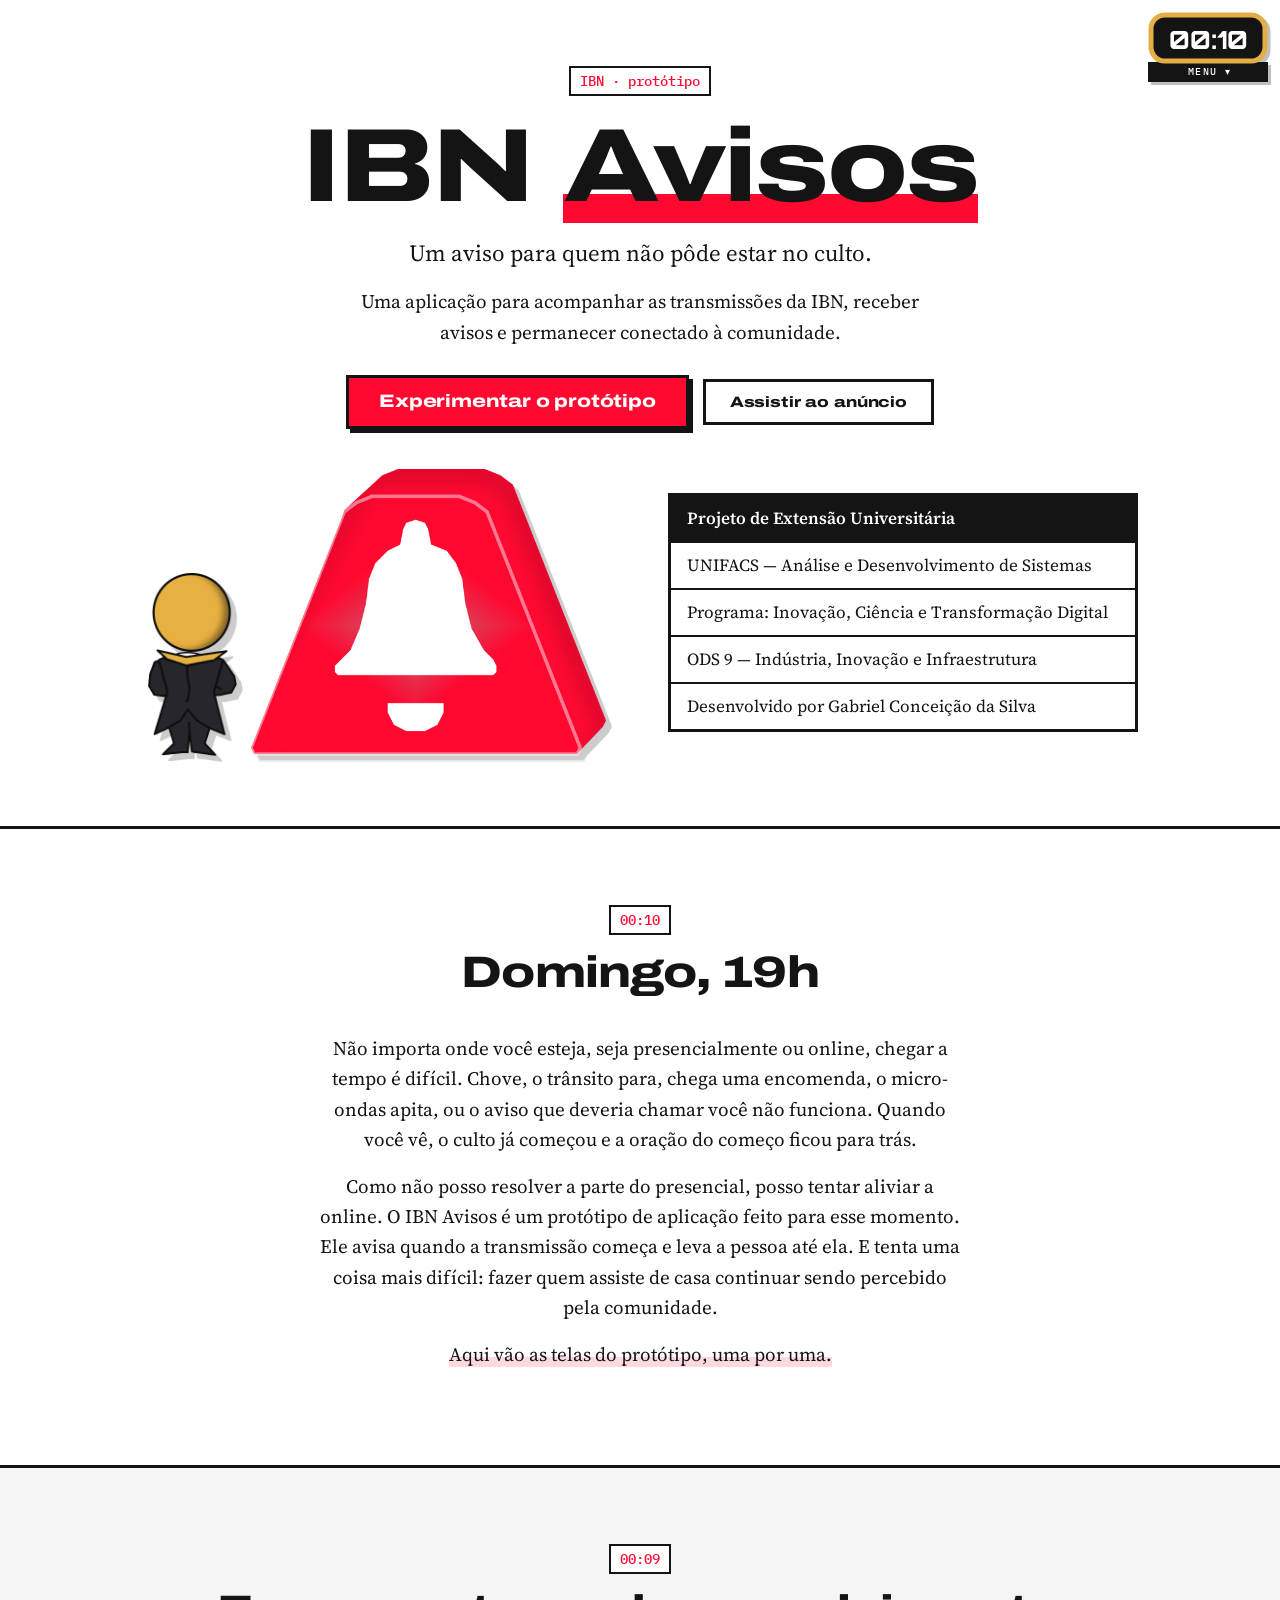
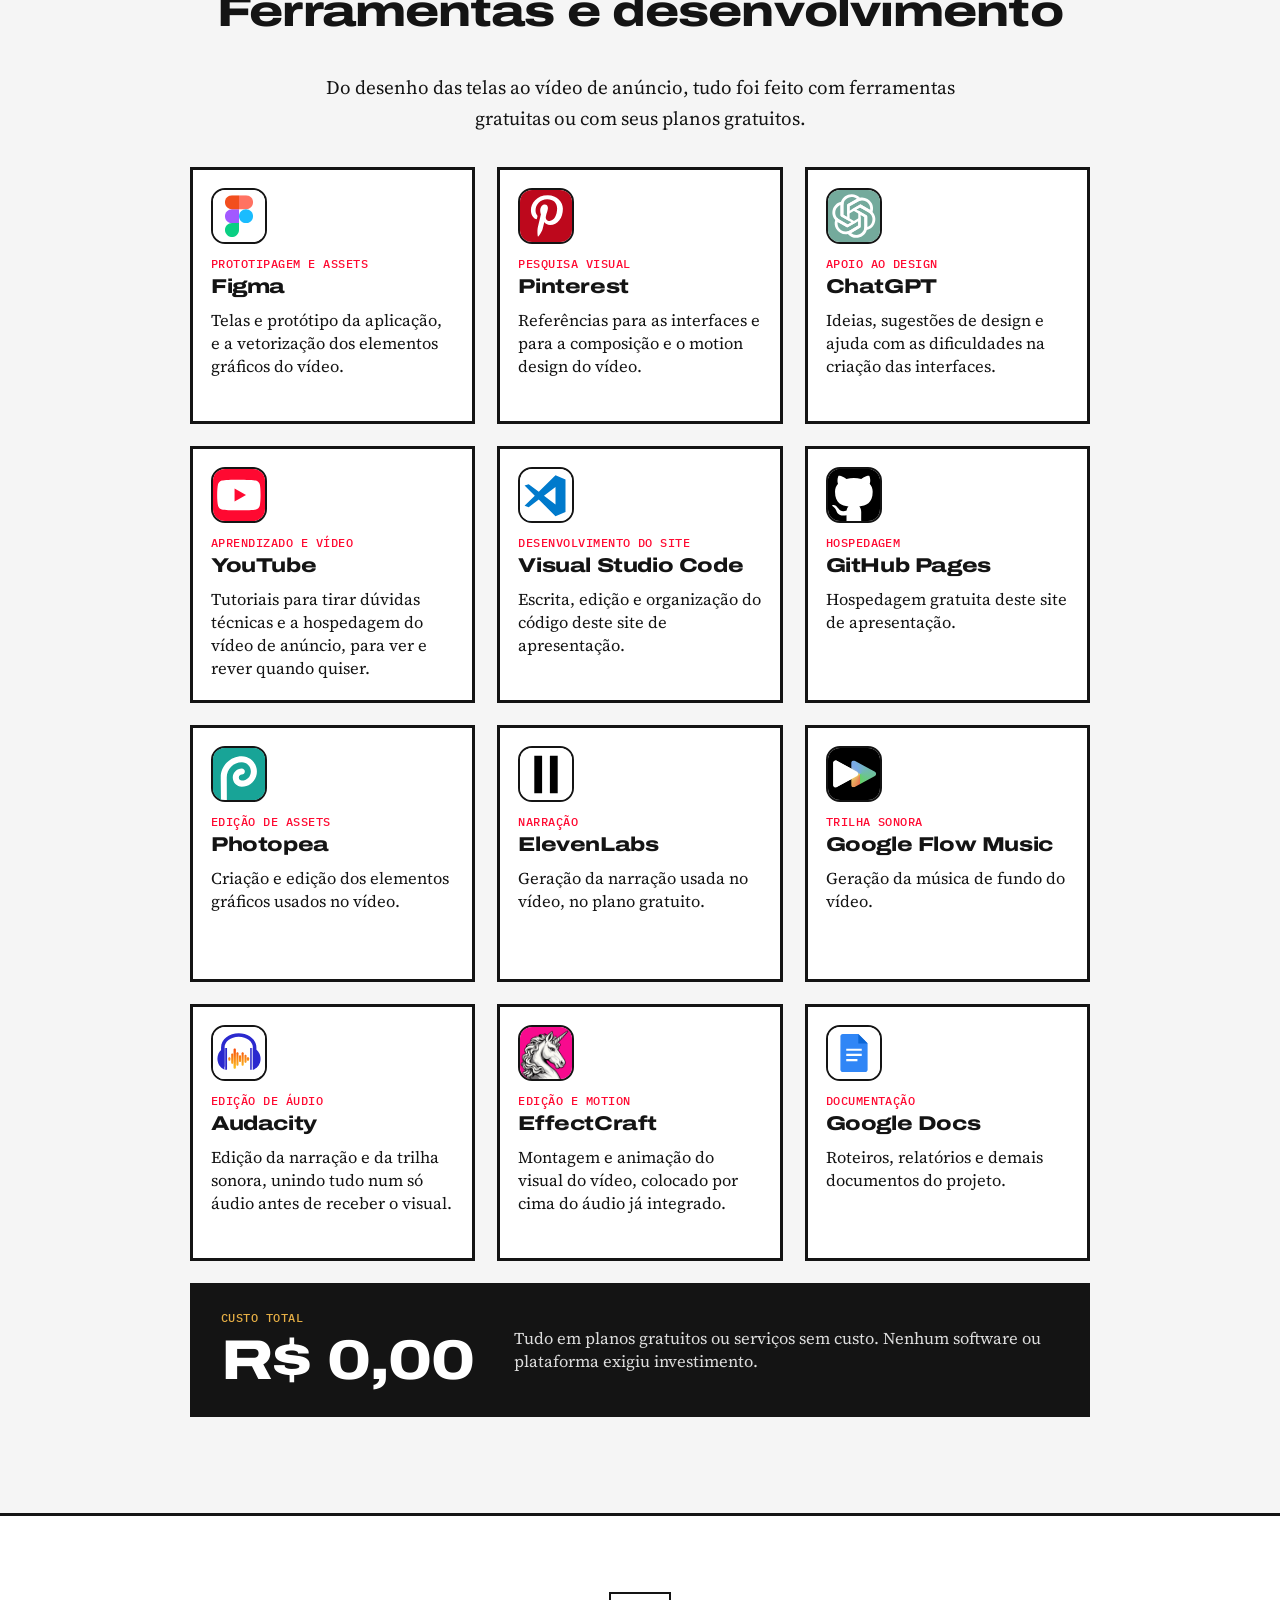
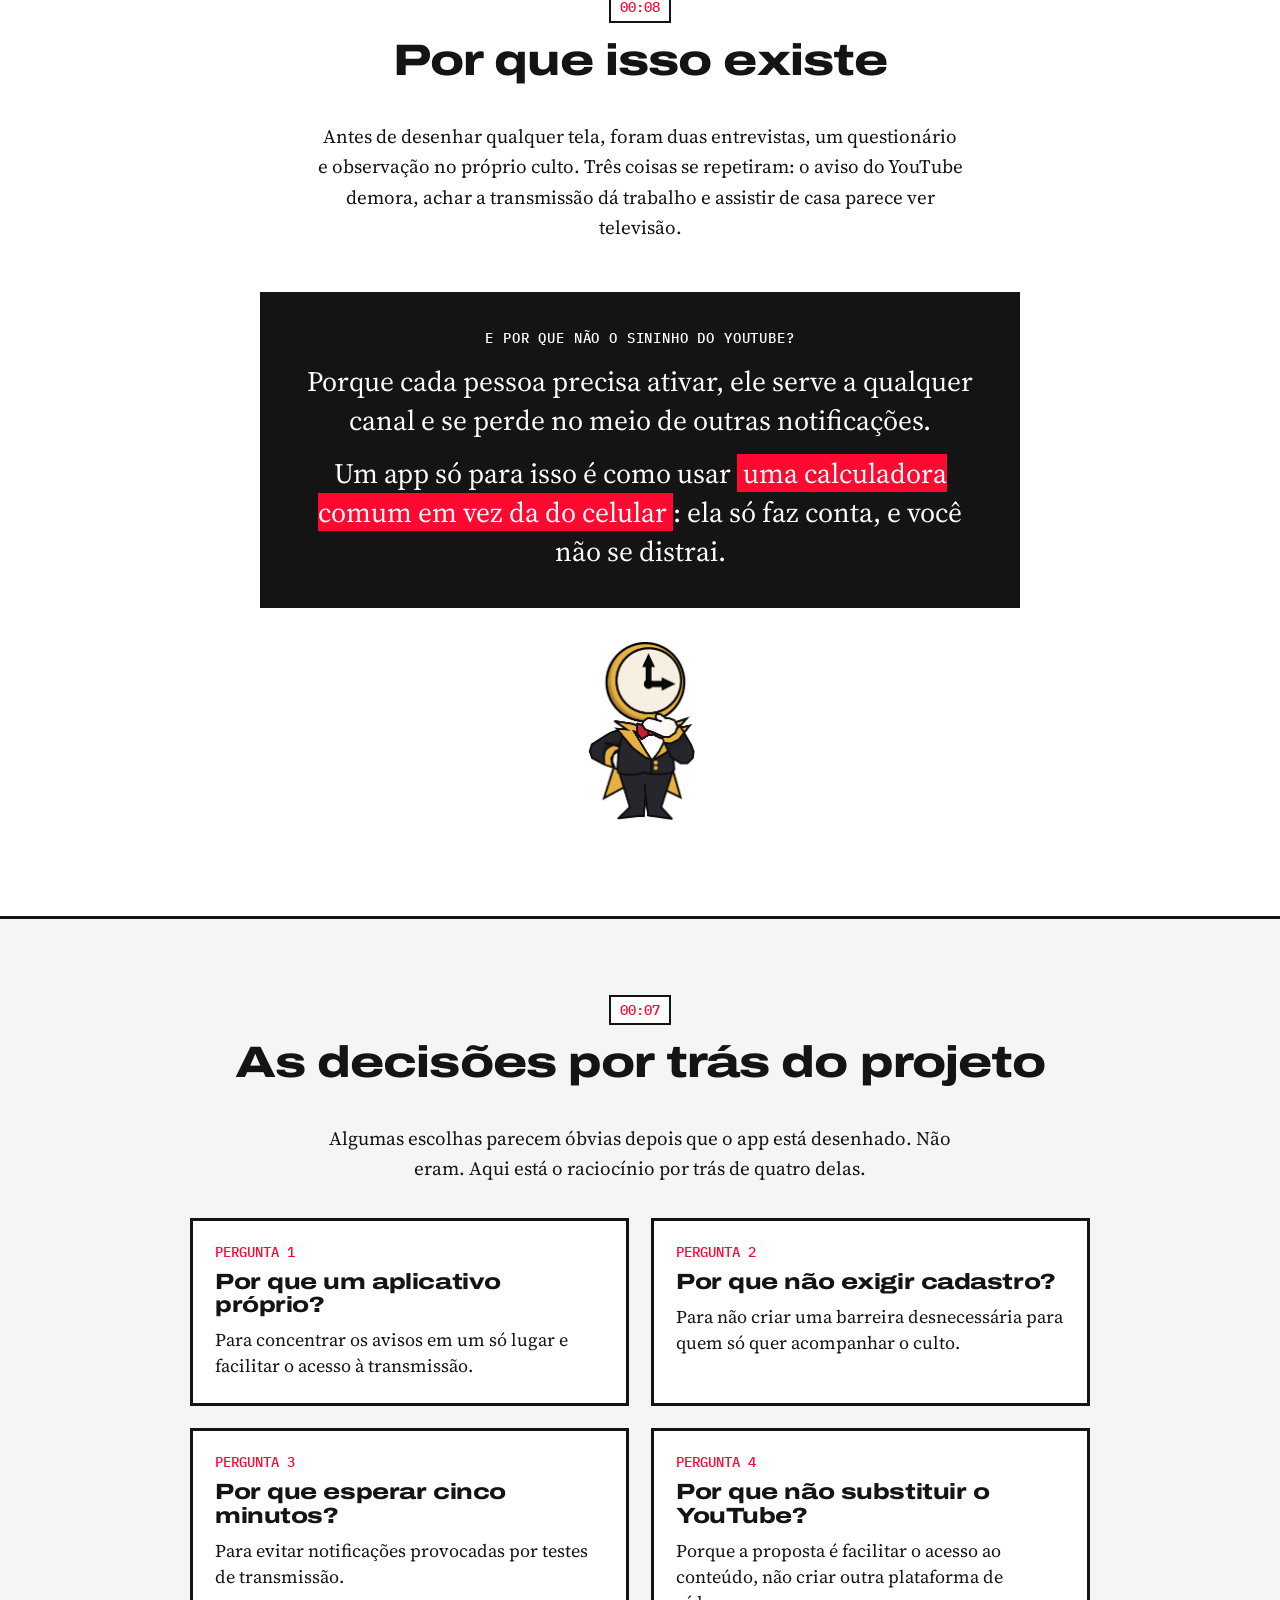
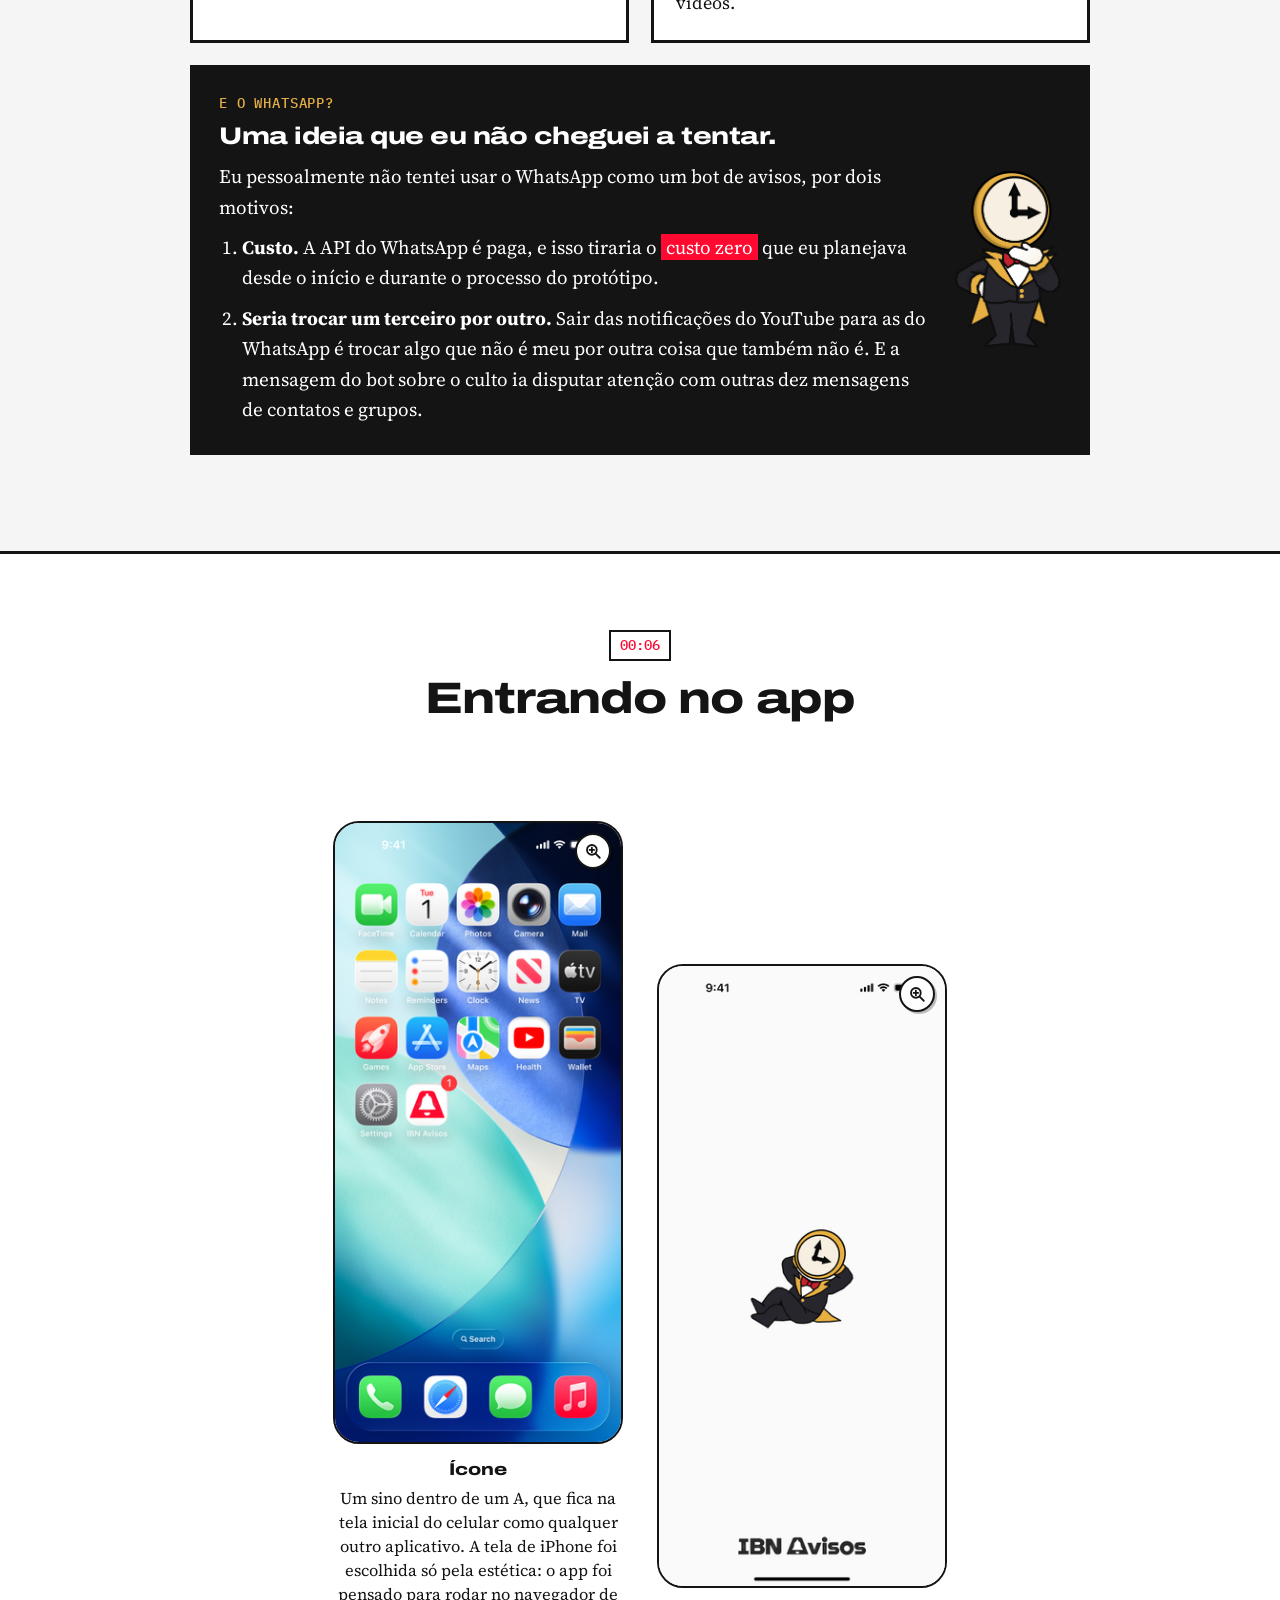
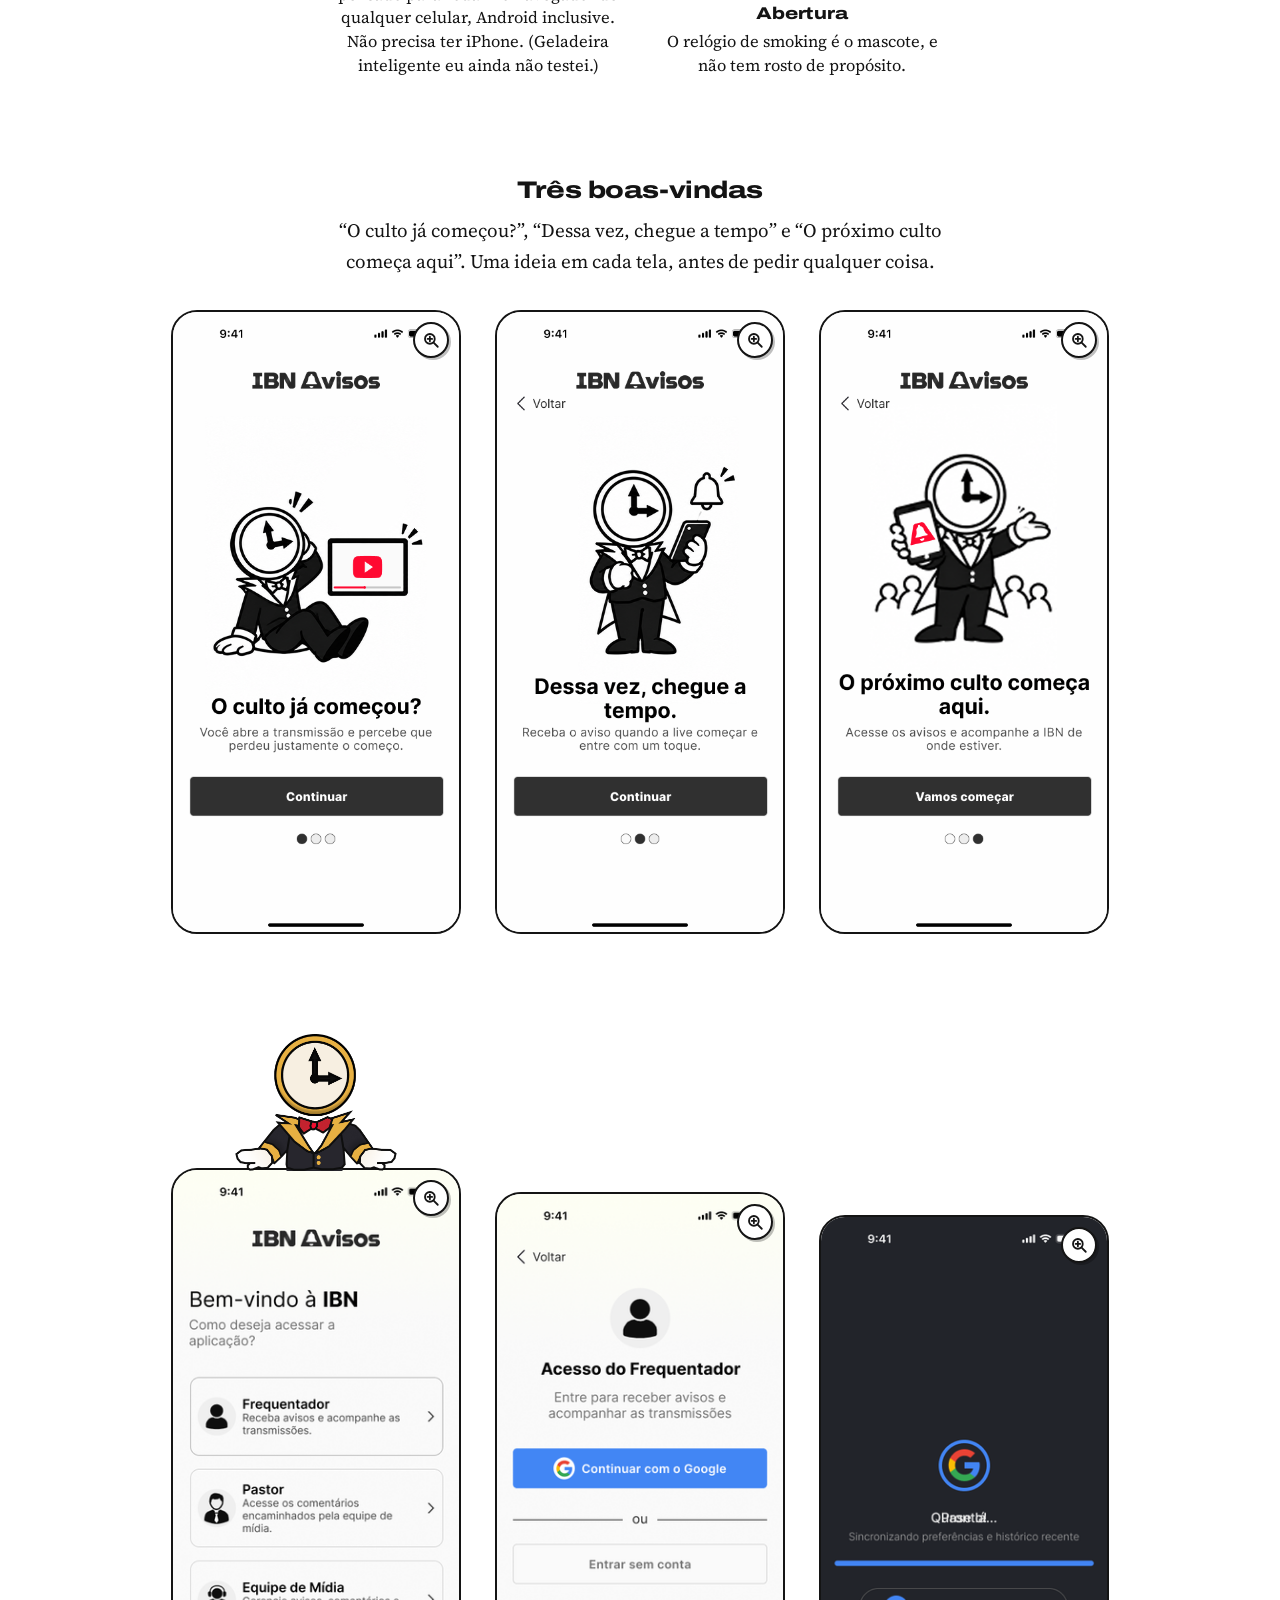
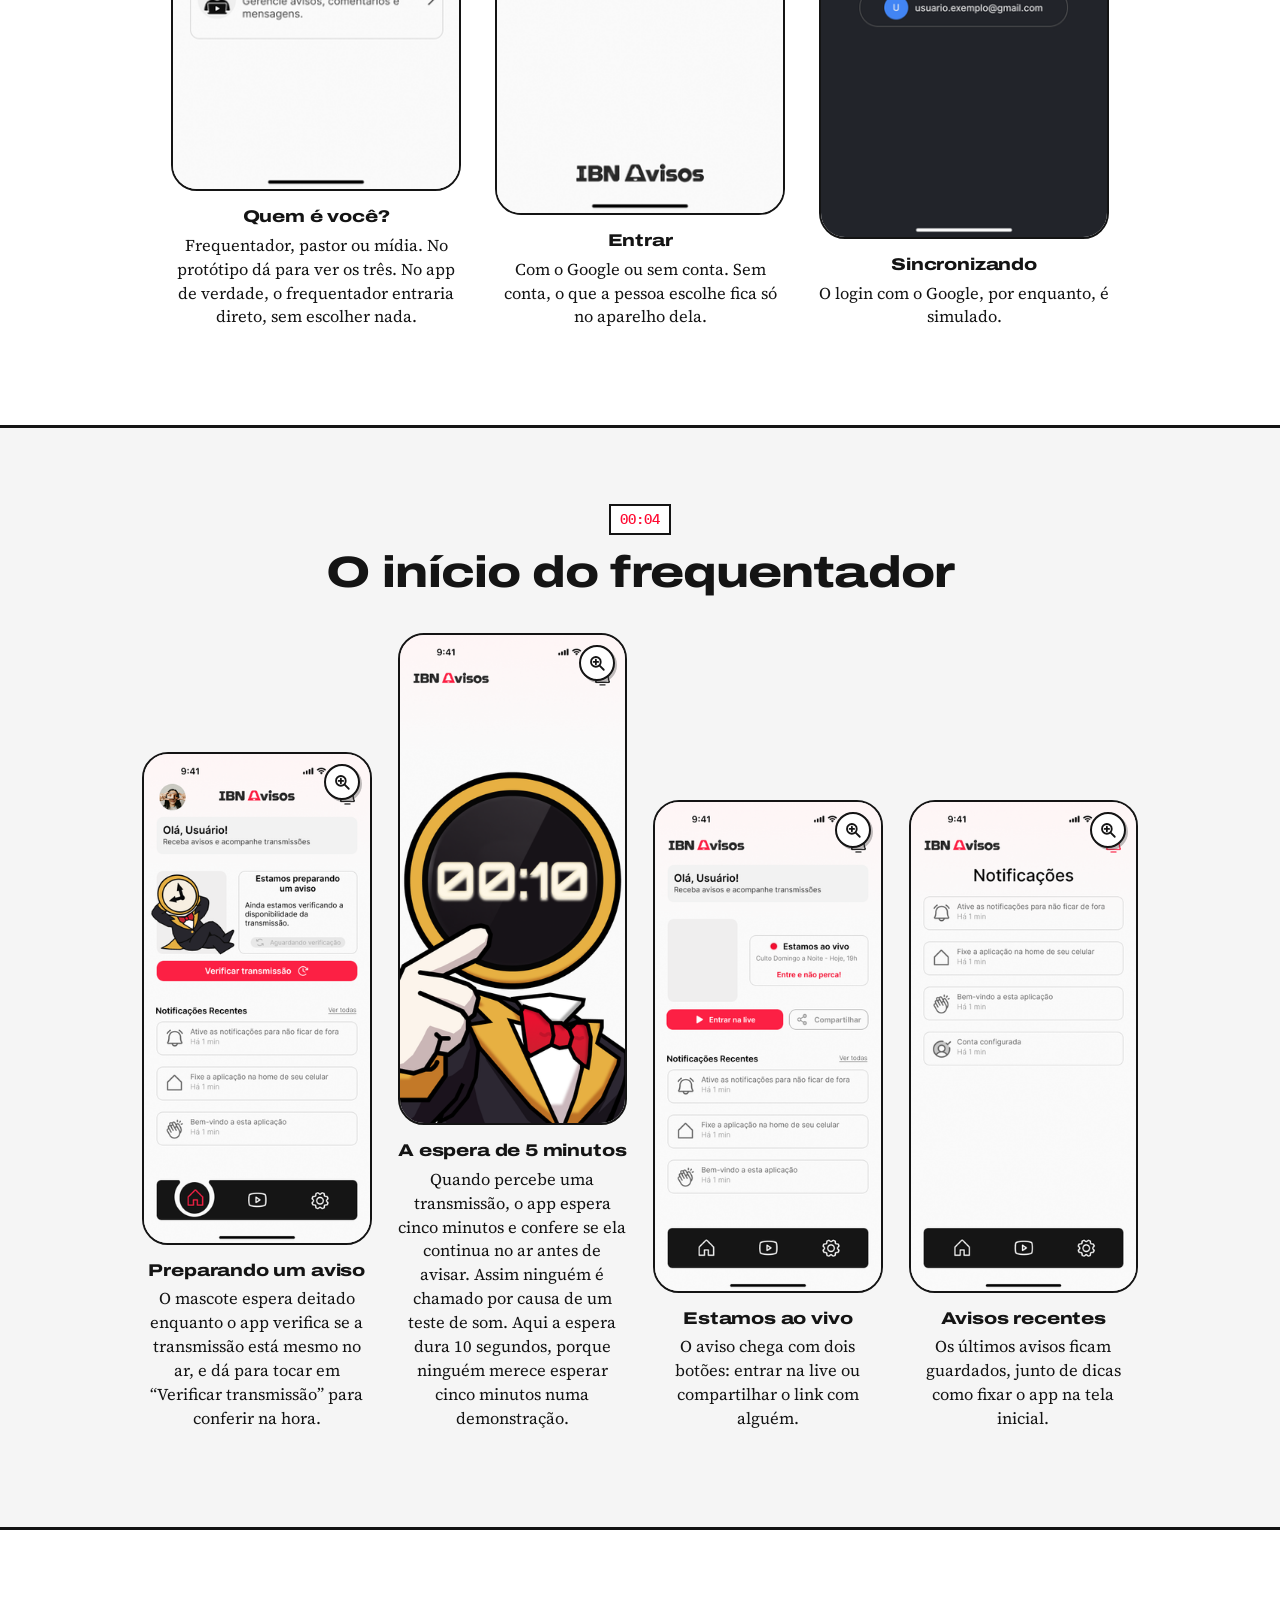
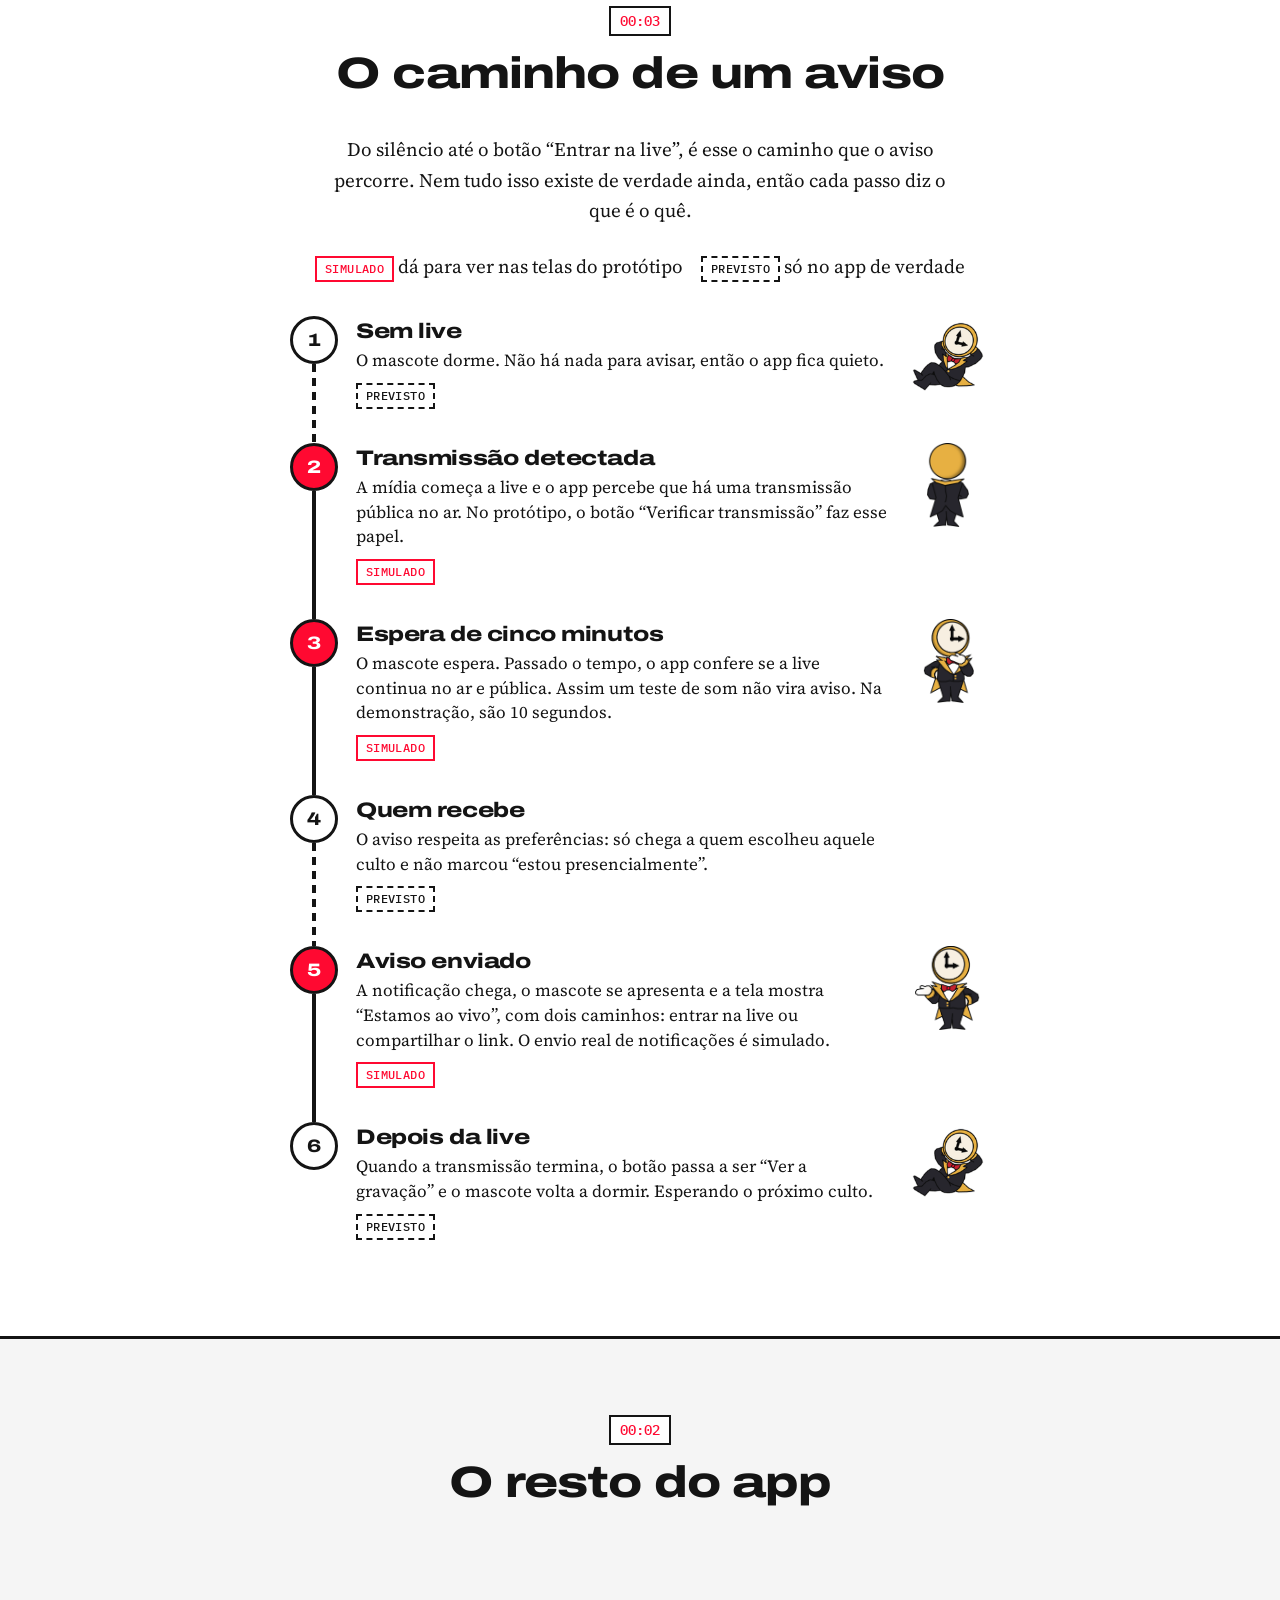
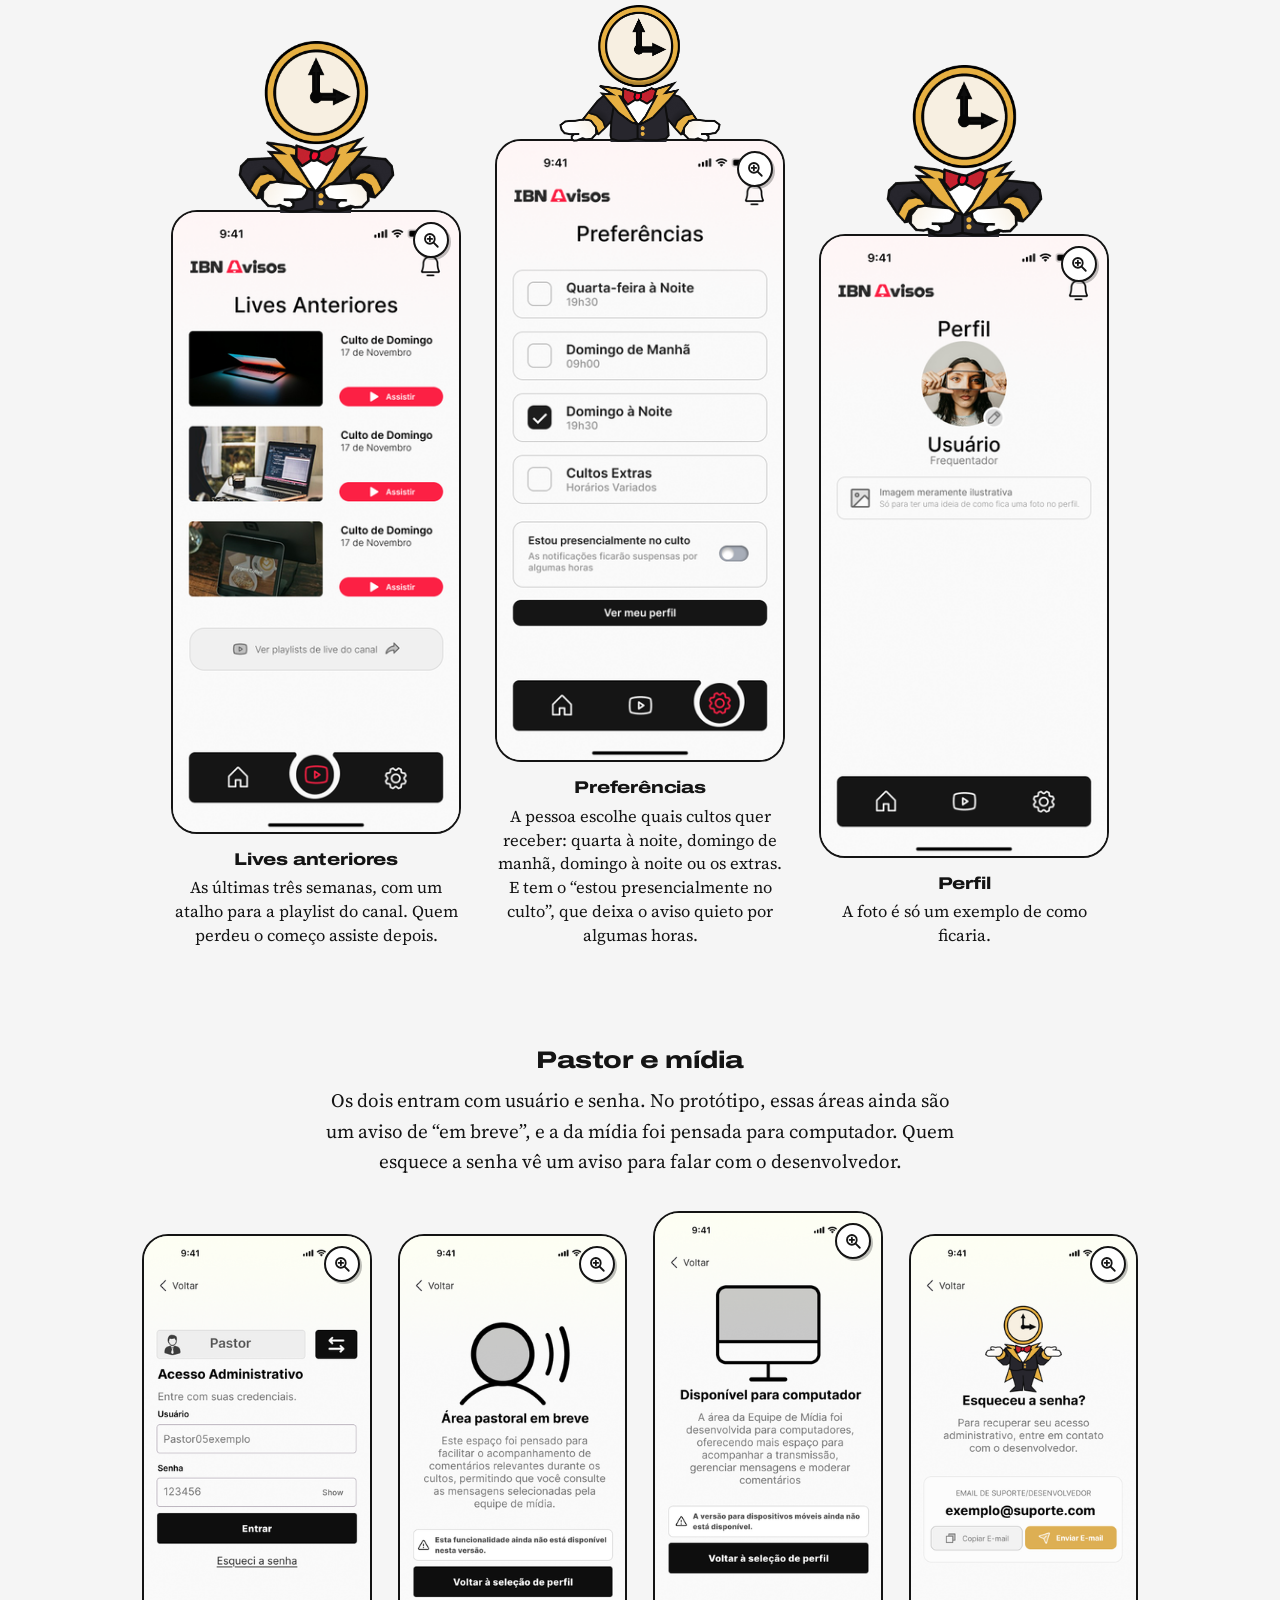
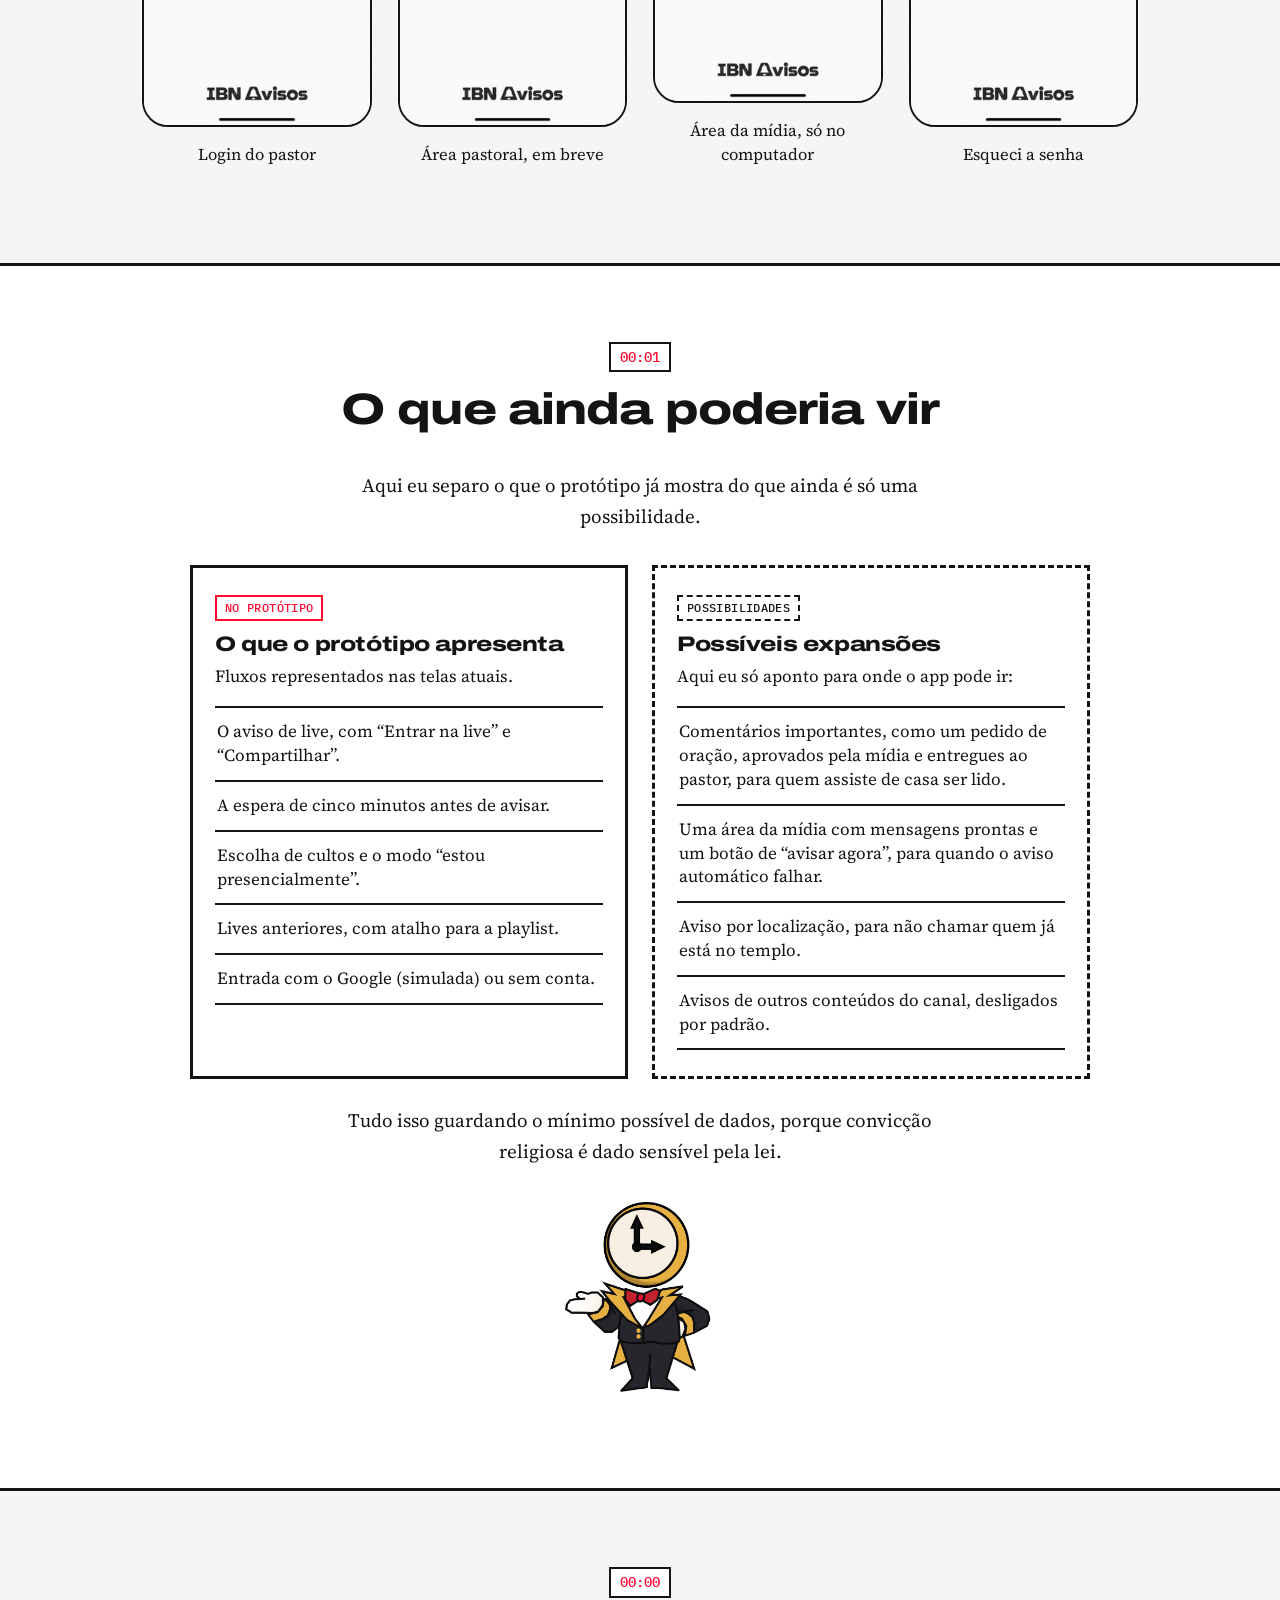
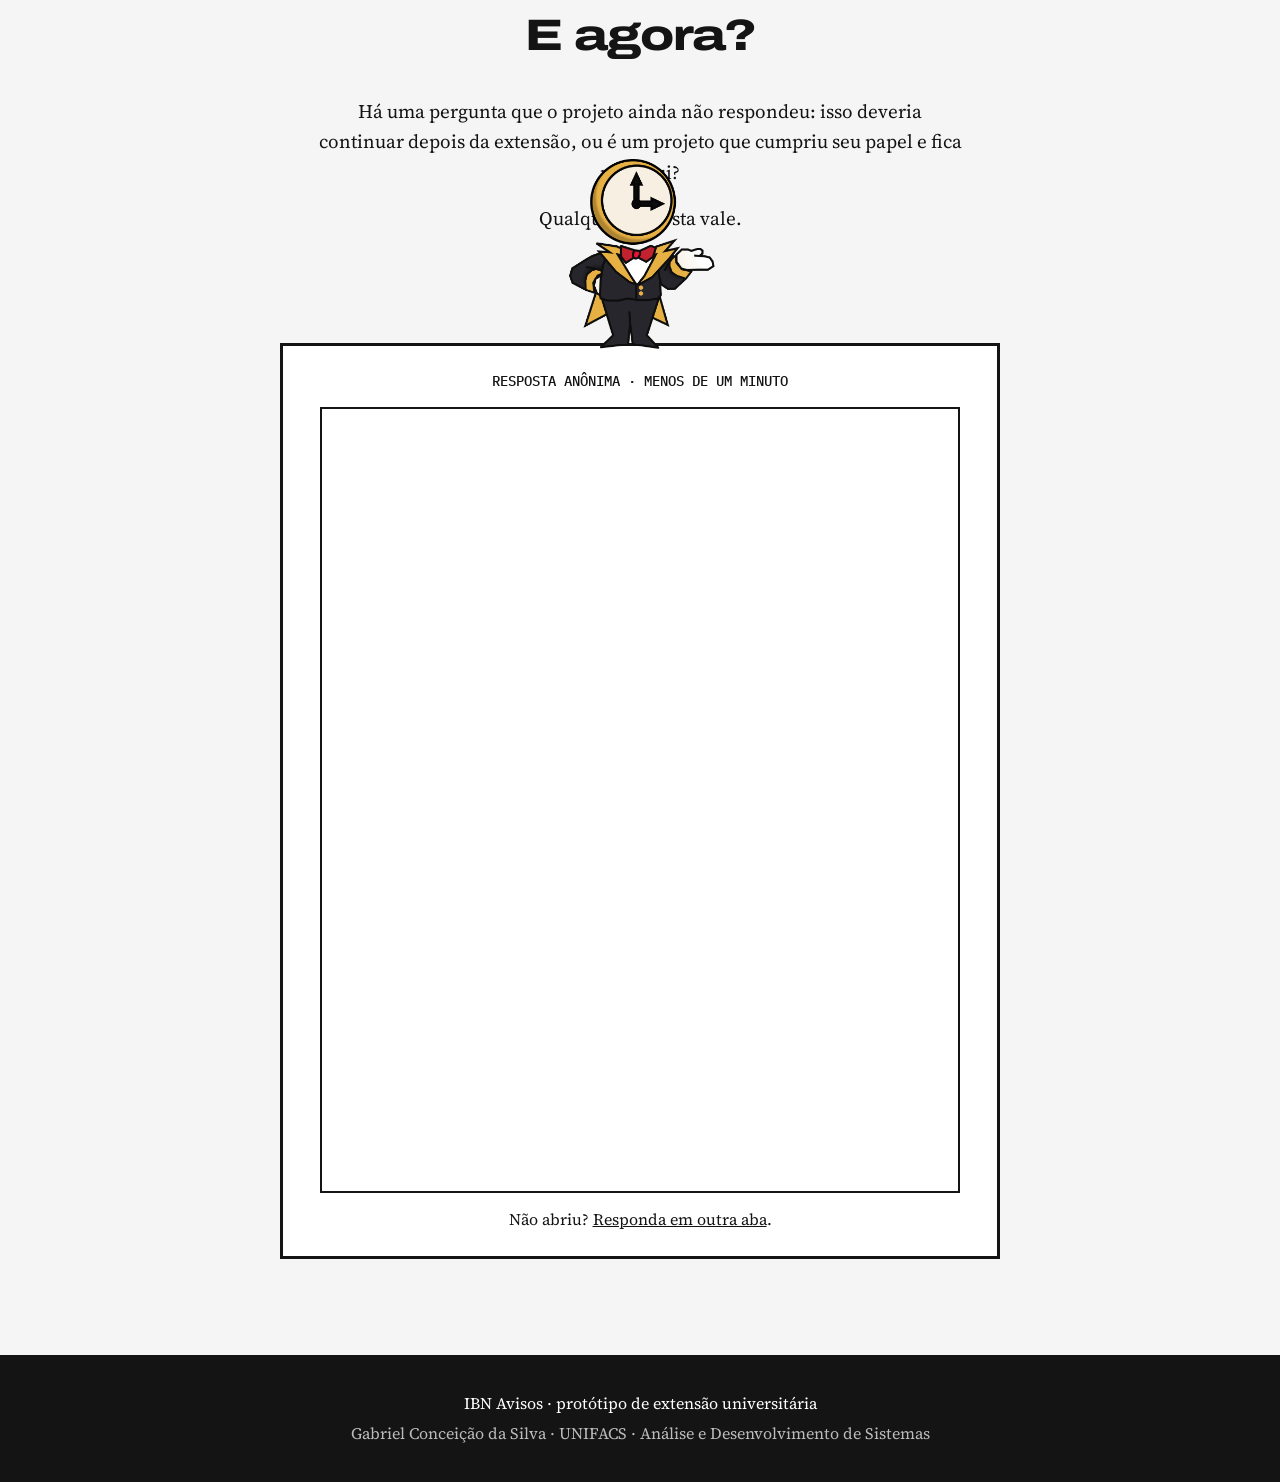
==== index.html @ 05d2361e "Atualização do site" ====
<!DOCTYPE html>
<html lang="pt-BR">
<head>
<meta charset="utf-8">
<meta name="viewport" content="width=device-width, initial-scale=1">
<title>IBN Avisos — um aviso para quem não pôde estar no culto</title>
<meta name="description" content="Protótipo de aplicação feito como projeto de extensão universitária: avisa quando o culto começa e leva a pessoa até a transmissão.">
<meta name="theme-color" content="#141414">
<!-- Open Graph. TROQUE og:url e og:image por endereços absolutos (https://...) quando o site estiver publicado. -->
<meta property="og:type" content="website">
<meta property="og:locale" content="pt_BR">
<meta property="og:title" content="IBN Avisos — chegue a tempo">
<meta property="og:description" content="Protótipo de extensão universitária que avisa quando o culto começa e leva a pessoa até a transmissão.">
<meta property="og:image" content="img/icone.png">
<meta property="og:image:alt" content="Ícone do IBN Avisos: um sino branco sobre uma forma vermelha">
<meta name="twitter:card" content="summary">
<link rel="icon" href="img/favicon.png">
<link rel="preconnect" href="https://fonts.googleapis.com">
<link rel="preconnect" href="https://fonts.gstatic.com" crossorigin>
<link href="https://fonts.googleapis.com/css2?family=Archivo:wdth,wght@125,800&family=IBM+Plex+Mono:wght@500&family=Orbitron:wght@800&family=Source+Serif+4:wght@400;600&display=swap" rel="stylesheet">
<style>
:root{--red:#ff0931;--ink:#141414;--gold:#e5ae45;--cinza:#f5f5f5;--sec:76px;--grp:100px}
*{box-sizing:border-box;margin:0}
html{scroll-behavior:smooth}
body{background:#fff;color:var(--ink);font:19px/1.6 "Source Serif 4",Georgia,serif;text-align:center;overflow-x:hidden}
img{display:block;max-width:100%;height:auto}
h1,h2,h3{font-family:Archivo,"Arial Black",Impact,sans-serif;font-stretch:125%;font-weight:800;line-height:1.05;letter-spacing:-.02em}
a:focus-visible,button:focus-visible,summary:focus-visible{outline:3px solid var(--red);outline-offset:3px}
.w{max-width:1040px;margin:0 auto;padding:0 22px}
.mono{font:500 14px/1.3 "IBM Plex Mono",ui-monospace,monospace}
.st{display:inline-block;color:var(--red);border:2px solid var(--ink);padding:4px 9px;background:#fff}
/* topo */
.hero{display:grid;grid-template-columns:1fr 1fr;grid-template-areas:"titulo titulo" "pair ficha";gap:40px 56px;align-items:center;padding:64px 22px 70px}
.titulo{grid-area:titulo}
h1{font-size:clamp(48px,10vw,104px);margin:16px 0 14px}
h1 span{box-shadow:inset 0 -.28em 0 var(--red)}
.sub{font-size:23px}
.desc{max-width:30em;margin:14px auto 0;font-size:19px}
.acoes{display:flex;gap:14px;justify-content:center;align-items:center;flex-wrap:wrap;margin-top:28px}
.btn{display:inline-flex;align-items:center;justify-content:center;min-height:50px;padding:12px 24px;border:3px solid var(--ink);color:var(--ink);background:#fff;text-decoration:none;font:800 16px/1.1 Archivo,"Arial Black",sans-serif;font-stretch:125%;letter-spacing:-.01em;box-shadow:4px 4px 0 var(--ink);transition:transform .12s,box-shadow .12s}
.btn:hover{transform:translate(2px,2px);box-shadow:2px 2px 0 var(--ink)}
.btn.p{background:var(--red);color:#fff;font-size:18px;padding:14px 30px}
.btn.s{font-size:15px;box-shadow:none;min-height:46px}
.btn.s:hover{transform:none;background:var(--ink);color:#fff}
.pair{grid-area:pair;display:flex;align-items:flex-end;justify-content:center;gap:12px;filter:drop-shadow(6px 6px 0 rgba(0,0,0,.2))}
.pair .c{width:19%}
.pair .i{width:76%}
.ficha{grid-area:ficha;border:3px solid var(--ink);text-align:left;width:100%}
.ficha p{padding:11px 16px;border-top:2px solid var(--ink);font-size:17px;line-height:1.35}
.ficha p:first-child{border-top:0;background:var(--ink);color:#fff;font-weight:600}
/* seções */
section{border-top:3px solid var(--ink);padding:var(--sec) 0 calc(var(--sec) + 20px);scroll-margin-top:0}
section.g{background:var(--cinza)}
.hd{display:flex;flex-direction:column;align-items:center;gap:14px;margin-bottom:38px}
h2{font-size:clamp(28px,4.6vw,44px)}
.tx{max-width:34em;margin:0 auto}
.tx p+p{margin-top:16px}
.tx em{font-style:normal;background:linear-gradient(transparent 62%,#ffd9df 0)}
.callout{max-width:760px;margin:50px auto 0;background:var(--ink);color:#fff;padding:34px 30px;border:3px solid var(--ink)}
.callout .mono{color:#fff;letter-spacing:.06em;margin-bottom:14px}
.callout .big{font-size:clamp(21px,3.4vw,28px);line-height:1.4}
.callout .big+.big{margin-top:14px}
.callout mark{background:var(--red);color:#fff;padding:0 6px}
.pensa{width:110px;margin:34px auto 0}
/* telas */
.grp{margin-top:var(--grp)}
.grp:first-of-type{margin-top:0}
.grp h3{font-size:24px;margin-bottom:12px}
.grp .tx{margin-bottom:34px}
.row{display:grid;gap:34px;justify-content:center;align-items:end}
.r2{grid-template-columns:repeat(2,minmax(0,290px))}
.r3{grid-template-columns:repeat(3,minmax(0,290px))}
.r4{grid-template-columns:repeat(4,minmax(0,250px));gap:26px}
.fg{margin:0 auto;width:100%}
.scr{width:100%;border:2px solid var(--ink);border-radius:26px;background:#fff}
.zw{position:relative}
.lupa{position:absolute;top:12px;right:12px;width:36px;height:36px;padding:0;display:grid;place-items:center;background:#fff;color:var(--ink);border:2px solid var(--ink);border-radius:50%;cursor:zoom-in;box-shadow:2px 2px 0 rgba(0,0,0,.25)}
.lupa::after{content:"";position:absolute;inset:-4px}
.lupa:hover{background:var(--ink);color:#fff}
.lupa svg{width:18px;height:18px}
.mm{position:relative;z-index:1;display:block;width:56%;margin:0 auto -3px}
figcaption{margin-top:16px;font-size:16.5px;line-height:1.45}
figcaption b{display:block;font:800 17px/1.2 Archivo,sans-serif;font-stretch:125%;letter-spacing:-.01em;margin-bottom:6px}
.lista{max-width:640px;margin:24px auto 0;padding:0;list-style:none;border-top:2px solid var(--ink);text-align:left}
.lista li{padding:14px 4px;border-bottom:2px solid var(--ink)}
.apr{width:150px;margin:36px auto 0}
/* ferramentas */
.tools{display:grid;grid-template-columns:repeat(3,minmax(0,1fr));grid-auto-rows:1fr;gap:22px;max-width:900px;margin:0 auto;text-align:left}
.tool{background:#fff;border:3px solid var(--ink);padding:18px 18px 20px;display:flex;flex-direction:column;gap:12px}
.tool .ic{width:56px;height:56px;border:2px solid var(--ink);border-radius:14px;overflow:hidden;display:block;flex:none;background:#fff}
.tool .ic img{width:100%;height:100%;object-fit:cover}
.tool h3{font-size:20px;margin-top:4px}
.tool .fin{color:var(--red);font-size:12px;letter-spacing:.04em}
.tool>p{font-size:16.5px;line-height:1.4}
.tools1{max-width:900px;margin:22px auto 0;text-align:left}
.tool.zero{background:var(--ink);color:#fff;justify-content:center;flex-direction:row;align-items:center;gap:28px 40px;padding:24px 28px;flex-wrap:wrap}
.tool.zero>p{flex:1 1 260px}
.tool.zero .fin{color:var(--gold)}
.tool.zero h3{font-size:clamp(40px,6vw,56px);margin-top:6px}
.tool.zero>p{color:#ddd}
/* decisões */
.dec{display:grid;grid-template-columns:repeat(2,minmax(0,1fr));gap:22px;max-width:900px;margin:0 auto;text-align:left}
.q{background:#fff;border:3px solid var(--ink);padding:22px 22px 24px;position:relative}
.q .n{color:var(--red);margin-bottom:10px;display:block}
.q h3{font-size:22px;margin-bottom:10px}
.q p{font-size:18px;line-height:1.45}
.zap{max-width:900px;margin:22px auto 0;background:var(--ink);color:#fff;text-align:left;padding:26px 26px 28px;border:3px solid var(--ink);display:grid;grid-template-columns:1fr 110px;gap:24px;align-items:center}
.zap .mono{color:var(--gold);letter-spacing:.06em;margin-bottom:12px;display:block}
.zap h3{font-size:24px;margin-bottom:12px}
.zap p+p{margin-top:12px}
.zap mark{background:var(--red);color:#fff;padding:0 5px}
.zap ol{margin:10px 0 0 1.2em;padding:0}
.zap li{margin-top:10px}
.zap img{width:110px}
/* fluxo */
.leg{display:flex;gap:10px 18px;justify-content:center;flex-wrap:wrap;margin:0 auto 34px;max-width:720px}
.tag{display:inline-block;font:500 12px/1 "IBM Plex Mono",monospace;padding:5px 8px;letter-spacing:.03em;background:#fff}
.tag.sim{border:2px solid var(--red);color:var(--red)}
.tag.prev{border:2px dashed var(--ink);color:var(--ink)}
.fluxo{list-style:none;padding:0;max-width:700px;margin:0 auto;text-align:left}
.passo{display:grid;grid-template-columns:48px 1fr 84px;gap:8px 18px;position:relative;padding-bottom:34px}
.passo:last-child{padding-bottom:0}
.passo::before{content:"";position:absolute;left:22px;top:48px;bottom:0;width:4px;background:var(--ink)}
.passo.prev::before{background:repeating-linear-gradient(var(--ink) 0 8px,transparent 8px 14px)}
.passo:last-child::before{display:none}
.num{width:48px;height:48px;border-radius:50%;border:3px solid var(--ink);background:#fff;display:grid;place-items:center;font:800 18px Archivo,sans-serif;font-stretch:125%;position:relative;z-index:1}
.passo.sim .num{background:var(--red);color:#fff}
.passo h3{font-size:21px;margin:4px 0 6px}
.passo p{font-size:17px;line-height:1.45}
.passo .tag{margin-top:10px}
.passo .mu{align-self:start;justify-self:center;height:84px;width:auto;max-width:84px;object-fit:contain}
/* 00:01 */
.dois{display:grid;grid-template-columns:repeat(2,minmax(0,1fr));gap:24px;max-width:900px;margin:0 auto;text-align:left;align-items:stretch}
.col{border:3px solid var(--ink);background:#fff;padding:22px 22px 26px}
.col.ex{border-style:dashed}
.col h3{font-size:21px;margin:12px 0 8px}
.col .tag{margin:0}
.col>p{font-size:17px}
.col ul{list-style:none;padding:0;border-top:2px solid var(--ink);margin-top:16px}
.col li{padding:12px 2px;border-bottom:2px solid var(--ink);font-size:17px;line-height:1.4}
/* formulário */
.voto{position:relative;border:3px solid var(--ink);padding:26px 22px 24px;margin:110px auto 0;max-width:720px;background:#fff}
.voto .mm{position:absolute;left:50%;bottom:100%;transform:translateX(-50%);width:150px;margin:0 0 -3px}
.voto iframe{display:block;width:100%;max-width:640px;height:786px;border:2px solid var(--ink);margin:16px auto 0}
.voto a{color:var(--ink)}
.fm summary{display:none;list-style:none;cursor:pointer}
.fm summary::-webkit-details-marker{display:none}
.fm .btn{margin-top:16px}
footer{background:var(--ink);color:#fff;padding:36px 0;font-size:16px}
footer p+p{margin-top:4px;color:#bbb}
/* relógio-menu */
#rel{position:fixed;top:12px;right:12px;z-index:50;text-align:right}
#rel button{display:block;margin-left:auto;background:none;border:0;padding:0;cursor:pointer;filter:drop-shadow(3px 3px 0 rgba(0,0,0,.25))}
#rel svg{width:120px;height:auto;display:block}
#rel .dica{display:block;margin:-2px 0 0;font:500 10px/1 "IBM Plex Mono",monospace;letter-spacing:.14em;color:#fff;background:var(--ink);padding:3px 0 3px 3px;border:2px solid var(--ink);text-align:center}
#rel .dica i{font-style:normal;display:inline-block;transition:transform .15s}
#rel button[aria-expanded=true] .dica i{transform:rotate(180deg)}
#men{display:none;margin-top:10px;background:#fff;border:3px solid var(--ink);text-align:left;min-width:250px;max-height:calc(100vh - 120px);overflow-y:auto;overscroll-behavior:contain}
#men.on{display:block}
#men a{display:flex;gap:12px;align-items:center;padding:11px 14px;border-top:2px solid var(--ink);color:var(--ink);text-decoration:none;font-size:16px}
#men a:first-child{border-top:0}
#men a:hover,#men a.at{background:var(--ink);color:#fff}
#men a span{color:var(--red);min-width:44px}
#men a:hover span,#men a.at span{color:#fff}
/* aviso */
#toast{position:fixed;left:50%;bottom:20px;transform:translate(-50%,30px);opacity:0;pointer-events:none;z-index:80;background:var(--ink);color:#fff;border:3px solid var(--gold);padding:12px 16px;font-size:16px;max-width:calc(100vw - 32px);transition:.2s}
#toast.on{opacity:1;transform:translate(-50%,0)}
/* ampliação */
#lb{position:fixed;inset:0;z-index:100;background:rgba(10,10,10,.94);display:none;flex-direction:column;color:#fff;touch-action:none;user-select:none;-webkit-user-select:none}
#lb.on{display:flex}
#lb .bar{display:flex;align-items:center;justify-content:space-between;gap:8px;padding:10px 12px;flex:none}
#lb .bar .mono{color:#fff}
#lb .bt{display:flex;gap:8px}
#lb button{min-width:44px;height:44px;background:#fff;color:var(--ink);border:2px solid var(--ink);font:800 20px/1 Archivo,sans-serif;cursor:pointer;display:grid;place-items:center;padding:0 8px}
#lb button:hover{background:var(--gold)}
#lb button:disabled{opacity:.35;cursor:default}
#lb .stage{flex:1;position:relative;overflow:hidden;display:grid;place-items:center;cursor:grab}
#lb .stage.z{cursor:move}
#lb img{max-width:94vw;max-height:100%;width:auto;height:auto;object-fit:contain;transform-origin:center;will-change:transform;pointer-events:none;border-radius:20px;background:#fff;-webkit-user-drag:none}
#lb .nv{position:absolute;top:50%;transform:translateY(-50%);z-index:2}
#lb .nv.a{left:8px}#lb .nv.b{right:8px}
#lb .cap{flex:none;text-align:center;font-size:15px;line-height:1.35;padding:8px 16px 14px;min-height:30px;color:#ddd}
#lb .cap.h{visibility:hidden}
@media(max-width:1000px){.tools{grid-template-columns:repeat(2,minmax(0,1fr))}}
@media(max-width:820px){
 .hero{grid-template-columns:1fr;grid-template-areas:"titulo" "pair" "ficha";gap:34px}
 .pair{max-width:420px;margin:0 auto}
 .r3,.r4{grid-template-columns:repeat(2,minmax(0,260px))}
 #rel svg{width:96px}
 .dec,.dois{grid-template-columns:1fr}
}
@media(max-width:520px){
 :root{--sec:54px;--grp:70px}
 body{font-size:18px}
 .hero{padding:84px 18px 54px;gap:28px}
 .w{padding:0 18px}
 .sub{font-size:20px}
 .desc{font-size:17.5px}
 .acoes{flex-direction:column;align-items:stretch;gap:12px}
 .btn.p{font-size:17px}
 .r2,.r3,.r4{grid-template-columns:minmax(0,218px)}
 .row{gap:30px}
 .voto{padding:20px 12px;margin-top:100px}.voto .mm{width:110px}.callout{padding:26px 20px}
 #men{min-width:220px}
 .tools{grid-template-columns:1fr}
 .tool.zero{flex-direction:column;align-items:flex-start;gap:12px;padding:18px 18px 20px}
 .tool.zero>p{flex:none}
 .passo{grid-template-columns:40px 1fr;gap:6px 14px}
 .passo::before{left:18px;top:40px}
 .num{width:40px;height:40px;font-size:16px}
 .passo .mu{grid-column:2;justify-self:start;height:64px;max-width:64px;margin-top:4px}
 .zap{grid-template-columns:1fr;padding:22px 18px 24px}
 .zap img{order:-1;width:84px}
 .q{padding:18px 18px 20px}
 .col{padding:18px 16px 22px}
 .fm summary{display:flex}
 .fm:not([open]) .ifr{display:none}
 .fm[open] summary{display:none}
 .voto iframe{height:640px}
 .lupa{width:34px;height:34px;top:10px;right:10px}
}
@media(max-width:360px){
 .w{padding:0 14px}
 .r2,.r3,.r4{grid-template-columns:minmax(0,210px)}
 .btn.p{padding:14px 16px}
 #rel svg{width:88px}
}
@media(min-width:521px){.fm .ifr{display:block}}
@media(prefers-reduced-motion:reduce){html{scroll-behavior:auto}.btn,#toast,#rel .dica i{transition:none}}
</style>
</head>
<body>

<div id="rel">
<button type="button" id="rb" aria-expanded="false" aria-controls="men" aria-label="Contador e sumário: abrir o menu de seções">
<svg viewBox="0 0 120 52" role="img" aria-hidden="true"><rect x="3" y="3" width="114" height="46" rx="14" fill="#141414" stroke="#e5ae45" stroke-width="5"/><text id="rt" x="60" y="27" text-anchor="middle" dominant-baseline="central" font-family="Orbitron,'Courier New',monospace" font-weight="800" font-size="25" fill="#fff">00:10</text></svg>
<span class="dica" aria-hidden="true">MENU <i>▾</i></span>
</button>
<nav id="men" aria-label="Sumário"></nav>
</div>

<header class="w hero">
<div class="titulo">
<span class="mono st">IBN · protótipo</span>
<h1>IBN <span>Avisos</span></h1>
<p class="sub">Um aviso para quem não pôde estar no culto.</p>
<p class="desc">Uma aplicação para acompanhar as transmissões da IBN, receber avisos e permanecer conectado à comunidade.</p>
<div class="acoes">
<!-- PLACEHOLDER: troque href="#placeholder-prototipo" pelo link definitivo do protótipo (Figma otimizado ou página própria) e remova data-placeholder. -->
<a class="btn p" href="#placeholder-prototipo" data-placeholder="o link do protótipo">Experimentar o protótipo</a>
<!-- PLACEHOLDER: troque href="#placeholder-anuncio" pelo link da página do vídeo de apresentação e remova data-placeholder. -->
<a class="btn s" href="#placeholder-anuncio" data-placeholder="o link do anúncio">Assistir ao anúncio</a>
</div>
</div>
<div class="pair"><img class="c" src="img/costas.png" width="184" height="376" alt="O mascote, um relógio de smoking, de costas, olhando para o ícone do aplicativo"><img class="i" src="img/icone.png" width="600" height="482" alt="Ícone do IBN Avisos: um sino branco sobre uma forma vermelha"></div>
<div class="ficha">
<p>Projeto de Extensão Universitária</p>
<p>UNIFACS — Análise e Desenvolvimento de Sistemas</p>
<p>Programa: Inovação, Ciência e Transformação Digital</p>
<p>ODS 9 — Indústria, Inovação e Infraestrutura</p>
<p>Desenvolvido por Gabriel Conceição da Silva</p>
</div>
</header>

<!-- 00:10 -->
<section data-t="00:10" data-n="Domingo, 19h" id="s10"><div class="w">
<div class="hd"><span class="mono st">00:10</span><h2>Domingo, 19h</h2></div>
<div class="tx">
<p>Não importa onde você esteja, seja presencialmente ou online, chegar a tempo é difícil. Chove, o trânsito para, chega uma encomenda, o micro-ondas apita, ou o aviso que deveria chamar você não funciona. Quando você vê, o culto já começou e a oração do começo ficou para trás.</p>
<p>Como não posso resolver a parte do presencial, posso tentar aliviar a online. O IBN Avisos é um protótipo de aplicação feito para esse momento. Ele avisa quando a transmissão começa e leva a pessoa até ela. E tenta uma coisa mais difícil: fazer quem assiste de casa continuar sendo percebido pela comunidade.</p>
<p><em>Aqui vão as telas do protótipo, uma por uma.</em></p>
</div>
</div></section>

<!-- 00:09 — Ferramentas (conforme o relatório de ferramentas). Cartões iguais: ícone, etapa, nome e descrição. -->
<section class="g" data-t="00:09" data-n="Ferramentas e desenvolvimento" id="s9"><div class="w">
<div class="hd"><span class="mono st">00:09</span><h2>Ferramentas e desenvolvimento</h2></div>
<div class="tx"><p>Do desenho das telas ao vídeo de anúncio, tudo foi feito com ferramentas gratuitas ou com seus planos gratuitos.</p></div>
<div class="tools" style="margin-top:34px">
<article class="tool"><span class="ic"><img src="img/tools/figma-icon.svg" width="56" height="56" loading="lazy" decoding="async" alt=""></span><div><p class="mono fin">PROTOTIPAGEM E ASSETS</p><h3>Figma</h3></div><p>Telas e protótipo da aplicação, e a vetorização dos elementos gráficos do vídeo.</p></article>
<article class="tool"><span class="ic"><img src="img/tools/pinterest-icon.svg" width="56" height="56" loading="lazy" decoding="async" alt=""></span><div><p class="mono fin">PESQUISA VISUAL</p><h3>Pinterest</h3></div><p>Referências para as interfaces e para a composição e o motion design do vídeo.</p></article>
<article class="tool"><span class="ic"><img src="img/tools/chatgpt-icon.svg" width="56" height="56" loading="lazy" decoding="async" alt=""></span><div><p class="mono fin">APOIO AO DESIGN</p><h3>ChatGPT</h3></div><p>Ideias, sugestões de design e ajuda com as dificuldades na criação das interfaces.</p></article>
<article class="tool"><span class="ic"><img src="img/tools/youtube-icon.svg" width="56" height="56" loading="lazy" decoding="async" alt=""></span><div><p class="mono fin">APRENDIZADO E VÍDEO</p><h3>YouTube</h3></div><p>Tutoriais para tirar dúvidas técnicas e a hospedagem do vídeo de anúncio, para ver e rever quando quiser.</p></article>
<article class="tool"><span class="ic"><img src="img/tools/vscode-icon.svg" width="56" height="56" loading="lazy" decoding="async" alt=""></span><div><p class="mono fin">DESENVOLVIMENTO DO SITE</p><h3>Visual Studio Code</h3></div><p>Escrita, edição e organização do código deste site de apresentação.</p></article>
<article class="tool"><span class="ic"><img src="img/tools/github-pages-icon.svg" width="56" height="56" loading="lazy" decoding="async" alt=""></span><div><p class="mono fin">HOSPEDAGEM</p><h3>GitHub Pages</h3></div><p>Hospedagem gratuita deste site de apresentação.</p></article>
<article class="tool"><span class="ic"><img src="img/tools/photopea-icon.svg" width="56" height="56" loading="lazy" decoding="async" alt=""></span><div><p class="mono fin">EDIÇÃO DE ASSETS</p><h3>Photopea</h3></div><p>Criação e edição dos elementos gráficos usados no vídeo.</p></article>
<article class="tool"><span class="ic"><img src="img/tools/elevenlabs-icon.svg" width="56" height="56" loading="lazy" decoding="async" alt=""></span><div><p class="mono fin">NARRAÇÃO</p><h3>ElevenLabs</h3></div><p>Geração da narração usada no vídeo, no plano gratuito.</p></article>
<article class="tool"><span class="ic"><img src="img/tools/googleflowmusic-icon.svg" width="56" height="56" loading="lazy" decoding="async" alt=""></span><div><p class="mono fin">TRILHA SONORA</p><h3>Google Flow Music</h3></div><p>Geração da música de fundo do vídeo.</p></article>
<article class="tool"><span class="ic"><img src="img/tools/audacity-icon.svg" width="56" height="56" loading="lazy" decoding="async" alt=""></span><div><p class="mono fin">EDIÇÃO DE ÁUDIO</p><h3>Audacity</h3></div><p>Edição da narração e da trilha sonora, unindo tudo num só áudio antes de receber o visual.</p></article>
<article class="tool"><span class="ic"><img src="img/tools/effectcraft-icon.png" width="56" height="56" loading="lazy" decoding="async" alt=""></span><div><p class="mono fin">EDIÇÃO E MOTION</p><h3>EffectCraft</h3></div><p>Montagem e animação do visual do vídeo, colocado por cima do áudio já integrado.</p></article>
<article class="tool"><span class="ic"><img src="img/tools/googledocs-icon.svg" width="56" height="56" loading="lazy" decoding="async" alt=""></span><div><p class="mono fin">DOCUMENTAÇÃO</p><h3>Google Docs</h3></div><p>Roteiros, relatórios e demais documentos do projeto.</p></article>
</div>
<div class="tools1"><article class="tool zero"><div><p class="mono fin">CUSTO TOTAL</p><h3>R$ 0,00</h3></div><p>Tudo em planos gratuitos ou serviços sem custo. Nenhum software ou plataforma exigiu investimento.</p></article></div>
</div></section>

<!-- 00:08 -->
<section data-t="00:08" data-n="Por que isso existe" id="s8"><div class="w">
<div class="hd"><span class="mono st">00:08</span><h2>Por que isso existe</h2></div>
<div class="tx"><p>Antes de desenhar qualquer tela, foram duas entrevistas, um questionário e observação no próprio culto. Três coisas se repetiram: o aviso do YouTube demora, achar a transmissão dá trabalho e assistir de casa parece ver televisão.</p></div>
<div class="callout">
<p class="mono">E POR QUE NÃO O SININHO DO YOUTUBE?</p>
<p class="big">Porque cada pessoa precisa ativar, ele serve a qualquer canal e se perde no meio de outras notificações.</p>
<p class="big">Um app só para isso é como usar <mark>uma calculadora comum em vez da do celular</mark>: ela só faz conta, e você não se distrai.</p>
</div>
<img class="pensa" src="img/pensa.png" width="223" height="359" loading="lazy" decoding="async" alt="O mascote pensativo, com a mão no queixo">
</div></section>

<!-- 00:07 -->
<section class="g" data-t="00:07" data-n="As decisões por trás do projeto" id="s7"><div class="w">
<div class="hd"><span class="mono st">00:07</span><h2>As decisões por trás do projeto</h2></div>
<div class="tx"><p>Algumas escolhas parecem óbvias depois que o app está desenhado. Não eram. Aqui está o raciocínio por trás de quatro delas.</p></div>
<div class="dec" style="margin-top:34px">
<article class="q"><span class="mono n">PERGUNTA 1</span><h3>Por que um aplicativo próprio?</h3><p>Para concentrar os avisos em um só lugar e facilitar o acesso à transmissão.</p></article>
<article class="q"><span class="mono n">PERGUNTA 2</span><h3>Por que não exigir cadastro?</h3><p>Para não criar uma barreira desnecessária para quem só quer acompanhar o culto.</p></article>
<article class="q"><span class="mono n">PERGUNTA 3</span><h3>Por que esperar cinco minutos?</h3><p>Para evitar notificações provocadas por testes de transmissão.</p></article>
<article class="q"><span class="mono n">PERGUNTA 4</span><h3>Por que não substituir o YouTube?</h3><p>Porque a proposta é facilitar o acesso ao conteúdo, não criar outra plataforma de vídeos.</p></article>
</div>
<div class="zap">
<div>
<span class="mono">E O WHATSAPP?</span>
<h3>Uma ideia que eu não cheguei a tentar.</h3>
<p>Eu pessoalmente não tentei usar o WhatsApp como um bot de avisos, por dois motivos:</p>
<ol>
<li><b>Custo.</b> A API do WhatsApp é paga, e isso tiraria o <mark>custo zero</mark> que eu planejava desde o início e durante o processo do protótipo.</li>
<li><b>Seria trocar um terceiro por outro.</b> Sair das notificações do YouTube para as do WhatsApp é trocar algo que não é meu por outra coisa que também não é. E a mensagem do bot sobre o culto ia disputar atenção com outras dez mensagens de contatos e grupos.</li>
</ol>
</div>
<img src="img/pensa.png" width="223" height="359" loading="lazy" decoding="async" alt="">
</div>
</div></section>

<!-- 00:06 -->
<section data-t="00:06" data-n="Entrando no app" id="s6"><div class="w">
<div class="hd"><span class="mono st">00:06</span><h2>Entrando no app</h2></div>

<div class="grp"><div class="row r2">
<figure class="fg"><img class="scr" src="img/iphone.png" width="300" height="650" loading="lazy" decoding="async" alt="Tela inicial de um celular com o ícone do IBN Avisos"><figcaption><b>Ícone</b>Um sino dentro de um A, que fica na tela inicial do celular como qualquer outro aplicativo. A tela de iPhone foi escolhida só pela estética: o app foi pensado para rodar no navegador de qualquer celular, Android inclusive. Não precisa ter iPhone. (Geladeira inteligente eu ainda não testei.)</figcaption></figure>
<figure class="fg"><img class="scr" src="img/splash.png" width="300" height="650" loading="lazy" decoding="async" alt="Tela de abertura com o mascote deitado e o nome do aplicativo"><figcaption><b>Abertura</b>O relógio de smoking é o mascote, e não tem rosto de propósito.</figcaption></figure>
</div></div>

<div class="grp">
<h3>Três boas-vindas</h3>
<div class="tx"><p>“O culto já começou?”, “Dessa vez, chegue a tempo” e “O próximo culto começa aqui”. Uma ideia em cada tela, antes de pedir qualquer coisa.</p></div>
<div class="row r3">
<figure class="fg"><img class="scr" src="img/ap1.png" width="430" height="932" loading="lazy" decoding="async" alt="Boas-vindas: O culto já começou?"></figure>
<figure class="fg"><img class="scr" src="img/ap2.png" width="430" height="932" loading="lazy" decoding="async" alt="Boas-vindas: Dessa vez, chegue a tempo"></figure>
<figure class="fg"><img class="scr" src="img/ap3.png" width="430" height="932" loading="lazy" decoding="async" alt="Boas-vindas: O próximo culto começa aqui"></figure>
</div></div>

<div class="grp"><div class="row r3">
<figure class="fg"><img class="mm" src="img/m1.png" width="321" height="270" loading="lazy" decoding="async" alt=""><img class="scr" src="img/perfis.png" width="300" height="650" loading="lazy" decoding="async" alt="Tela de escolha entre frequentador, pastor e equipe de mídia"><figcaption><b>Quem é você?</b>Frequentador, pastor ou mídia. No protótipo dá para ver os três. No app de verdade, o frequentador entraria direto, sem escolher nada.</figcaption></figure>
<figure class="fg"><img class="scr" src="img/login.png" width="300" height="650" loading="lazy" decoding="async" alt="Login do frequentador, com Google ou sem conta"><figcaption><b>Entrar</b>Com o Google ou sem conta. Sem conta, o que a pessoa escolhe fica só no aparelho dela.</figcaption></figure>
<figure class="fg"><img class="scr" src="img/google.png" width="300" height="650" loading="lazy" decoding="async" alt="Tela escura sincronizando as preferências"><figcaption><b>Sincronizando</b>O login com o Google, por enquanto, é simulado.</figcaption></figure>
</div></div>
</div></section>

<!-- 00:04 -->
<section class="g" data-t="00:04" data-n="O início do frequentador" id="s4"><div class="w">
<div class="hd"><span class="mono st">00:04</span><h2>O início do frequentador</h2></div>
<div class="row r4">
<figure class="fg"><img class="scr" src="img/home.png" width="300" height="650" loading="lazy" decoding="async" alt="Início: estamos preparando um aviso"><figcaption><b>Preparando um aviso</b>O mascote espera deitado enquanto o app verifica se a transmissão está mesmo no ar, e dá para tocar em “Verificar transmissão” para conferir na hora.</figcaption></figure>
<figure class="fg"><img class="scr" src="img/espera.png" width="300" height="650" loading="lazy" decoding="async" alt="O mascote de perto com um contador em 00:10"><figcaption><b>A espera de 5 minutos</b>Quando percebe uma transmissão, o app espera cinco minutos e confere se ela continua no ar antes de avisar. Assim ninguém é chamado por causa de um teste de som. Aqui a espera dura 10 segundos, porque ninguém merece esperar cinco minutos numa demonstração.</figcaption></figure>
<figure class="fg"><img class="scr" src="img/aovivo.png" width="300" height="650" loading="lazy" decoding="async" alt="Início: estamos ao vivo, com botões de entrar e compartilhar"><figcaption><b>Estamos ao vivo</b>O aviso chega com dois botões: entrar na live ou compartilhar o link com alguém.</figcaption></figure>
<figure class="fg"><img class="scr" src="img/notif.png" width="300" height="650" loading="lazy" decoding="async" alt="Lista de notificações"><figcaption><b>Avisos recentes</b>Os últimos avisos ficam guardados, junto de dicas como fixar o app na tela inicial.</figcaption></figure>
</div>
</div></section>

<!-- 00:03 — Fluxo. Ordem conferida com o app (home -> espera -> ao vivo) e com o documento do projeto. -->
<section data-t="00:03" data-n="O caminho de um aviso" id="s3"><div class="w">
<div class="hd"><span class="mono st">00:03</span><h2>O caminho de um aviso</h2></div>
<div class="tx"><p>Do silêncio até o botão “Entrar na live”, é esse o caminho que o aviso percorre. Nem tudo isso existe de verdade ainda, então cada passo diz o que é o quê.</p></div>
<div class="leg" style="margin-top:26px">
<span><span class="tag sim">SIMULADO</span> dá para ver nas telas do protótipo</span>
<span><span class="tag prev">PREVISTO</span> só no app de verdade</span>
</div>
<ol class="fluxo">
<li class="passo prev"><span class="num">1</span><div><h3>Sem live</h3><p>O mascote dorme. Não há nada para avisar, então o app fica quieto.</p><span class="tag prev">PREVISTO</span></div><img class="mu" src="img/dorme.png" width="260" height="260" loading="lazy" decoding="async" alt="O mascote deitado, descansando"></li>
<li class="passo sim"><span class="num">2</span><div><h3>Transmissão detectada</h3><p>A mídia começa a live e o app percebe que há uma transmissão pública no ar. No protótipo, o botão “Verificar transmissão” faz esse papel.</p><span class="tag sim">SIMULADO</span></div><img class="mu" src="img/costas.png" width="184" height="376" loading="lazy" decoding="async" alt="O mascote de costas, atento"></li>
<li class="passo sim"><span class="num">3</span><div><h3>Espera de cinco minutos</h3><p>O mascote espera. Passado o tempo, o app confere se a live continua no ar e pública. Assim um teste de som não vira aviso. Na demonstração, são 10 segundos.</p><span class="tag sim">SIMULADO</span></div><img class="mu" src="img/pensa.png" width="223" height="359" loading="lazy" decoding="async" alt="O mascote pensativo, esperando"></li>
<li class="passo prev"><span class="num">4</span><div><h3>Quem recebe</h3><p>O aviso respeita as preferências: só chega a quem escolheu aquele culto e não marcou “estou presencialmente”.</p><span class="tag prev">PREVISTO</span></div></li>
<li class="passo sim"><span class="num">5</span><div><h3>Aviso enviado</h3><p>A notificação chega, o mascote se apresenta e a tela mostra “Estamos ao vivo”, com dois caminhos: entrar na live ou compartilhar o link. O envio real de notificações é simulado.</p><span class="tag sim">SIMULADO</span></div><img class="mu" src="img/apr-e.png" width="283" height="359" loading="lazy" decoding="async" alt="O mascote apresentando com a mão aberta"></li>
<li class="passo prev"><span class="num">6</span><div><h3>Depois da live</h3><p>Quando a transmissão termina, o botão passa a ser “Ver a gravação” e o mascote volta a dormir. Esperando o próximo culto.</p><span class="tag prev">PREVISTO</span></div><img class="mu" src="img/dorme.png" width="260" height="260" loading="lazy" decoding="async" alt="O mascote deitado, descansando de novo"></li>
</ol>
</div></section>

<!-- 00:02 -->
<section class="g" data-t="00:02" data-n="O resto do app" id="s2"><div class="w">
<div class="hd"><span class="mono st">00:02</span><h2>O resto do app</h2></div>
<div class="grp"><div class="row r3">
<figure class="fg"><img class="mm" src="img/m2.png" width="254" height="270" loading="lazy" decoding="async" alt=""><img class="scr" src="img/lives.png" width="300" height="650" loading="lazy" decoding="async" alt="Lives anteriores"><figcaption><b>Lives anteriores</b>As últimas três semanas, com um atalho para a playlist do canal. Quem perdeu o começo assiste depois.</figcaption></figure>
<figure class="fg"><img class="mm" src="img/m1.png" width="321" height="270" loading="lazy" decoding="async" alt=""><img class="scr" src="img/prefs.png" width="300" height="650" loading="lazy" decoding="async" alt="Preferências de cultos"><figcaption><b>Preferências</b>A pessoa escolhe quais cultos quer receber: quarta à noite, domingo de manhã, domingo à noite ou os extras. E tem o “estou presencialmente no culto”, que deixa o aviso quieto por algumas horas.</figcaption></figure>
<figure class="fg"><img class="mm" src="img/m2.png" width="254" height="270" loading="lazy" decoding="async" alt=""><img class="scr" src="img/perfil.png" width="300" height="650" loading="lazy" decoding="async" alt="Perfil com foto de exemplo"><figcaption><b>Perfil</b>A foto é só um exemplo de como ficaria.</figcaption></figure>
</div></div>

<div class="grp">
<h3>Pastor e mídia</h3>
<div class="tx"><p>Os dois entram com usuário e senha. No protótipo, essas áreas ainda são um aviso de “em breve”, e a da mídia foi pensada para computador. Quem esquece a senha vê um aviso para falar com o desenvolvedor.</p></div>
<div class="row r4">
<figure class="fg"><img class="scr" src="img/pastor.png" width="300" height="650" loading="lazy" decoding="async" alt="Login do pastor"><figcaption>Login do pastor</figcaption></figure>
<figure class="fg"><img class="scr" src="img/avpastor.png" width="300" height="650" loading="lazy" decoding="async" alt="Aviso: área pastoral em breve"><figcaption>Área pastoral, em breve</figcaption></figure>
<figure class="fg"><img class="scr" src="img/avmidia.png" width="300" height="650" loading="lazy" decoding="async" alt="Aviso: disponível para computador"><figcaption>Área da mídia, só no computador</figcaption></figure>
<figure class="fg"><img class="scr" src="img/senha.png" width="300" height="650" loading="lazy" decoding="async" alt="Tela de esqueci a senha"><figcaption>Esqueci a senha</figcaption></figure>
</div></div>
</div></section>

<!-- 00:01 -->
<section data-t="00:01" data-n="O que ainda poderia vir" id="s1"><div class="w">
<div class="hd"><span class="mono st">00:01</span><h2>O que ainda poderia vir</h2></div>
<div class="tx"><p>Aqui eu separo o que o protótipo já mostra do que ainda é só uma possibilidade.</p></div>
<div class="dois" style="margin-top:34px">
<div class="col">
<span class="tag sim">NO PROTÓTIPO</span>
<h3>O que o protótipo apresenta</h3>
<p>Fluxos representados nas telas atuais.</p>
<ul>
<li>O aviso de live, com “Entrar na live” e “Compartilhar”.</li>
<li>A espera de cinco minutos antes de avisar.</li>
<li>Escolha de cultos e o modo “estou presencialmente”.</li>
<li>Lives anteriores, com atalho para a playlist.</li>
<li>Entrada com o Google (simulada) ou sem conta.</li>
</ul>
</div>
<div class="col ex">
<span class="tag prev">POSSIBILIDADES</span>
<h3>Possíveis expansões</h3>
<p>Aqui eu só aponto para onde o app pode ir:</p>
<ul>
<li>Comentários importantes, como um pedido de oração, aprovados pela mídia e entregues ao pastor, para quem assiste de casa ser lido.</li>
<li>Uma área da mídia com mensagens prontas e um botão de “avisar agora”, para quando o aviso automático falhar.</li>
<li>Aviso por localização, para não chamar quem já está no templo.</li>
<li>Avisos de outros conteúdos do canal, desligados por padrão.</li>
</ul>
</div>
</div>
<div class="tx" style="margin-top:26px"><p>Tudo isso guardando o mínimo possível de dados, porque convicção religiosa é dado sensível pela lei.</p></div>
<img class="apr" src="img/apr-e.png" width="283" height="359" loading="lazy" decoding="async" alt="O mascote apresentando com a mão aberta">
</div></section>

<!-- 00:00 -->
<section class="g" data-t="00:00" data-n="E agora?" id="s0"><div class="w">
<div class="hd"><span class="mono st">00:00</span><h2>E agora?</h2></div>
<div class="tx">
<p>Há uma pergunta que o projeto ainda não respondeu: isso deveria continuar depois da extensão, ou é um projeto que cumpriu seu papel e fica por aqui?</p>
<p>Qualquer resposta vale.</p>
</div>
<div class="voto">
<img class="mm" src="img/apr-d.png" width="283" height="359" loading="lazy" decoding="async" alt="">
<p class="mono">RESPOSTA ANÔNIMA · MENOS DE UM MINUTO</p>
<details class="fm" open>
<summary class="btn p" style="margin-top:16px;width:100%">Responder aqui mesmo</summary>
<div class="ifr"><iframe src="https://docs.google.com/forms/d/e/1FAIpQLSfptO02hjL5MDLyKSmIW22_JxC3yTnsqbBBW_lV7ZA9tEyySw/viewform?embedded=true" title="Formulário: o IBN Avisos deveria continuar?" marginheight="0" marginwidth="0" loading="lazy">Carregando…</iframe></div>
</details>
<p style="margin-top:14px;font-size:16px">Não abriu? <a href="https://docs.google.com/forms/d/e/1FAIpQLSfptO02hjL5MDLyKSmIW22_JxC3yTnsqbBBW_lV7ZA9tEyySw/viewform" target="_blank" rel="noopener">Responda em outra aba</a>.</p>
</div>
</div></section>

<footer><div class="w"><p>IBN Avisos · protótipo de extensão universitária</p><p>Gabriel Conceição da Silva · UNIFACS · Análise e Desenvolvimento de Sistemas</p></div></footer>

<div id="toast" role="status" aria-live="polite"></div>

<div id="lb" role="dialog" aria-modal="true" aria-label="Imagem ampliada" aria-hidden="true">
<div class="bar"><span class="mono" id="lbc"></span><div class="bt">
<button type="button" id="lbm" aria-label="Reduzir">−</button>
<button type="button" id="lbp" aria-label="Ampliar">+</button>
<button type="button" id="lbx" aria-label="Fechar ampliação">✕</button>
</div></div>
<div class="stage" id="lbs">
<button type="button" class="nv a" id="lba" aria-label="Imagem anterior">‹</button>
<img id="lbi" alt="" draggable="false">
<button type="button" class="nv b" id="lbb" aria-label="Próxima imagem">›</button>
</div>
<p class="cap" id="lbt"></p>
</div>

<script>
(function(){
/* ---------- menu do relógio ---------- */
var secs=[].slice.call(document.querySelectorAll('section[data-t]')),men=document.getElementById('men'),rb=document.getElementById('rb'),rt=document.getElementById('rt'),links=[];
secs.forEach(function(s){var a=document.createElement('a');a.href='#'+s.id;a.innerHTML='<span class="mono">'+s.dataset.t+'</span>'+s.dataset.n;a.addEventListener('click',function(){fecha()});men.appendChild(a);links.push(a)});
function fecha(){men.classList.remove('on');rb.setAttribute('aria-expanded','false')}
rb.addEventListener('click',function(e){e.stopPropagation();var o=men.classList.toggle('on');rb.setAttribute('aria-expanded',o)});
document.addEventListener('click',function(e){if(!men.contains(e.target))fecha()});
function atual(){var y=window.innerHeight*.4,cur=null;secs.forEach(function(s){if(s.getBoundingClientRect().top<=y)cur=s});
 var t=cur?cur.dataset.t:'00:10';rt.textContent=t;links.forEach(function(a,i){a.classList.toggle('at',secs[i]===cur)})}
window.addEventListener('scroll',atual,{passive:true});window.addEventListener('resize',atual);atual();

/* ---------- aviso de link ainda não definido ---------- */
var toast=document.getElementById('toast'),tt;
document.querySelectorAll('[data-placeholder]').forEach(function(a){a.addEventListener('click',function(e){e.preventDefault();
 toast.textContent='Ainda falta definir '+a.dataset.placeholder+'.';toast.classList.add('on');clearTimeout(tt);tt=setTimeout(function(){toast.classList.remove('on')},2800)})});

/* ---------- formulário: no celular começa recolhido ---------- */
var fm=document.querySelector('.fm');
if(fm&&window.matchMedia('(max-width:520px)').matches)fm.open=false;

/* ---------- ampliação das telas ---------- */
var imgs=[].slice.call(document.querySelectorAll('img.scr')),ico='<svg viewBox="0 0 24 24" fill="none" stroke="currentColor" stroke-width="2.4" stroke-linecap="round" aria-hidden="true"><circle cx="10.5" cy="10.5" r="6.5"/><path d="M15.5 15.5L21 21M10.5 7.5v6M7.5 10.5h6"/></svg>';
imgs.forEach(function(im,i){
 var w=document.createElement('span');w.className='zw';im.parentNode.insertBefore(w,im);w.appendChild(im);
 var b=document.createElement('button');b.type='button';b.className='lupa';b.innerHTML=ico;b.setAttribute('aria-label','Ampliar imagem: '+im.alt);b.addEventListener('click',function(){abre(i,b)});w.appendChild(b)});
var lb=document.getElementById('lb'),li=document.getElementById('lbi'),lbs=document.getElementById('lbs'),lc=document.getElementById('lbc'),lt=document.getElementById('lbt'),
 ba=document.getElementById('lba'),bb=document.getElementById('lbb'),bm=document.getElementById('lbm'),bp=document.getElementById('lbp'),bx=document.getElementById('lbx');
var idx=0,sc=1,tx=0,ty=0,ret=null,sy=0,aberto=false,MAX=5;
function aplica(){li.style.transform='translate('+tx+'px,'+ty+'px) scale('+sc+')';lbs.classList.toggle('z',sc>1);bm.disabled=sc<=1;bp.disabled=sc>=MAX}
function limita(){var r=li.getBoundingClientRect(),w=li.offsetWidth*sc,h=li.offsetHeight*sc,sw=lbs.clientWidth,sh=lbs.clientHeight,mx=Math.max(0,(w-sw)/2),my=Math.max(0,(h-sh)/2);
 tx=Math.max(-mx,Math.min(mx,tx));ty=Math.max(-my,Math.min(my,ty))}
function zoom(n){sc=Math.max(1,Math.min(MAX,n));if(sc===1){tx=0;ty=0}limita();aplica()}
function mostra(i){idx=(i+imgs.length)%imgs.length;var im=imgs[idx];sc=1;tx=0;ty=0;li.src=im.currentSrc||im.src;li.alt=im.alt;lc.textContent=(idx+1)+' / '+imgs.length;
 var f=im.closest('figure'),c=f&&f.querySelector('figcaption'),t=c?c.textContent:im.alt;lt.textContent=t.length>160?im.alt:t;aplica()}
function abre(i,origem){ret=origem;sy=window.pageYOffset;
 document.body.style.cssText+=';position:fixed;top:-'+sy+'px;left:0;right:0;width:100%';
 lb.classList.add('on');lb.setAttribute('aria-hidden','false');aberto=true;mostra(i);bx.focus()}
function fechaLb(){if(!aberto)return;aberto=false;lb.classList.remove('on');lb.setAttribute('aria-hidden','true');
 document.body.style.position='';document.body.style.top='';document.body.style.left='';document.body.style.right='';document.body.style.width='';
 var h=document.documentElement;h.style.scrollBehavior='auto';window.scrollTo(0,sy);h.style.scrollBehavior='';if(ret)ret.focus({preventScroll:true})}
bx.addEventListener('click',fechaLb);ba.addEventListener('click',function(){mostra(idx-1)});bb.addEventListener('click',function(){mostra(idx+1)});
bm.addEventListener('click',function(){zoom(sc/1.5)});bp.addEventListener('click',function(){zoom(sc*1.5)});
document.addEventListener('keydown',function(e){
 if(aberto){
  if(e.key==='Escape'){fechaLb();return}
  if(e.key==='ArrowLeft')mostra(idx-1);else if(e.key==='ArrowRight')mostra(idx+1);else if(e.key==='+'||e.key==='=')zoom(sc*1.5);else if(e.key==='-')zoom(sc/1.5);
  else if(e.key==='Tab'){var f=[].slice.call(lb.querySelectorAll('button:not(:disabled)'));var p=f.indexOf(document.activeElement);if(e.shiftKey&&p<=0){e.preventDefault();f[f.length-1].focus()}else if(!e.shiftKey&&(p===f.length-1||p<0)){e.preventDefault();f[0].focus()}}
 }else if(e.key==='Escape'){fecha();rb.focus()}});
/* gestos: arrastar, pinça, toque duplo, deslizar */
var pts={},d0=0,s0=1,sx=0,sy2=0,t0=0,tapT=0,moved=false;
function dist(){var k=Object.keys(pts);if(k.length<2)return 0;var a=pts[k[0]],b=pts[k[1]];return Math.hypot(a.x-b.x,a.y-b.y)}
lbs.addEventListener('pointerdown',function(e){if(e.target.closest('button'))return;lbs.setPointerCapture(e.pointerId);pts[e.pointerId]={x:e.clientX,y:e.clientY};moved=false;
 if(Object.keys(pts).length===2){d0=dist();s0=sc}sx=e.clientX;sy2=e.clientY;t0=Date.now()});
lbs.addEventListener('pointermove',function(e){var p=pts[e.pointerId];if(!p)return;var n=Object.keys(pts).length;
 if(n===2){pts[e.pointerId]={x:e.clientX,y:e.clientY};if(d0){sc=Math.max(1,Math.min(MAX,s0*dist()/d0));limita();aplica()}moved=true;return}
 var dx=e.clientX-p.x,dy=e.clientY-p.y;pts[e.pointerId]={x:e.clientX,y:e.clientY};
 if(Math.abs(e.clientX-sx)+Math.abs(e.clientY-sy2)>6)moved=true;
 if(sc>1){tx+=dx;ty+=dy;limita();aplica()}});
function fim(e){var p=pts[e.pointerId];if(!p)return;delete pts[e.pointerId];
 if(Object.keys(pts).length)return;d0=0;
 var dx=e.clientX-sx,dy=e.clientY-sy2,dt=Date.now()-t0;
 if(sc<=1.02){ if(sc!==1)zoom(1);
  if(Math.abs(dx)>60&&Math.abs(dx)>Math.abs(dy)*1.5&&dt<600){mostra(idx+(dx<0?1:-1));return}
  if(dy>90&&Math.abs(dy)>Math.abs(dx)*1.5&&dt<600){fechaLb();return}}
 if(!moved&&dt<300){var n=Date.now();
  if(n-tapT<320){zoom(sc>1?1:2.5);tapT=0;return}
  tapT=n;
  if(!e.target.closest('img')){var t=tapT;setTimeout(function(){if(tapT===t&&aberto&&!moved){fechaLb()}},330)}}}
lbs.addEventListener('pointerup',fim);lbs.addEventListener('pointercancel',function(e){delete pts[e.pointerId];d0=0});
lbs.addEventListener('wheel',function(e){e.preventDefault();zoom(sc*(e.deltaY<0?1.15:1/1.15))},{passive:false});
window.addEventListener('resize',function(){if(aberto){limita();aplica()}});
})();
</script>
</body>
</html>
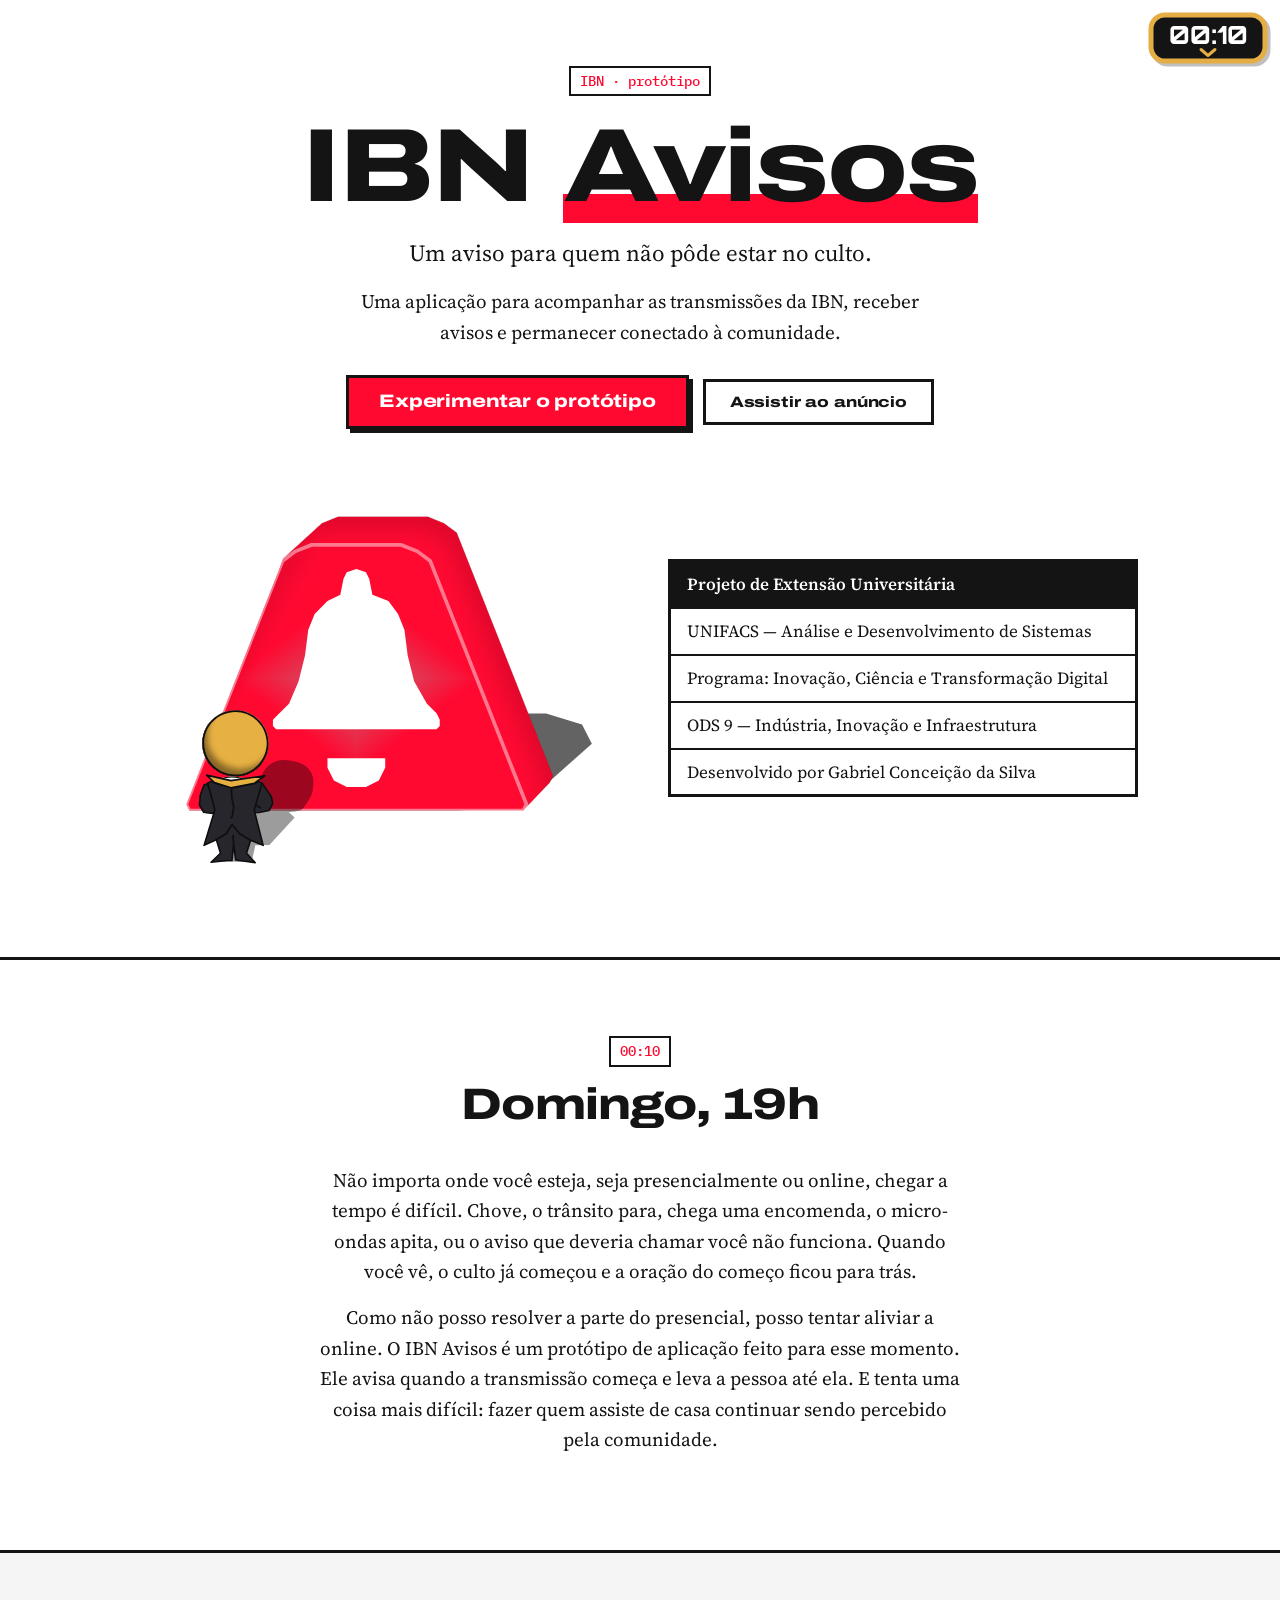
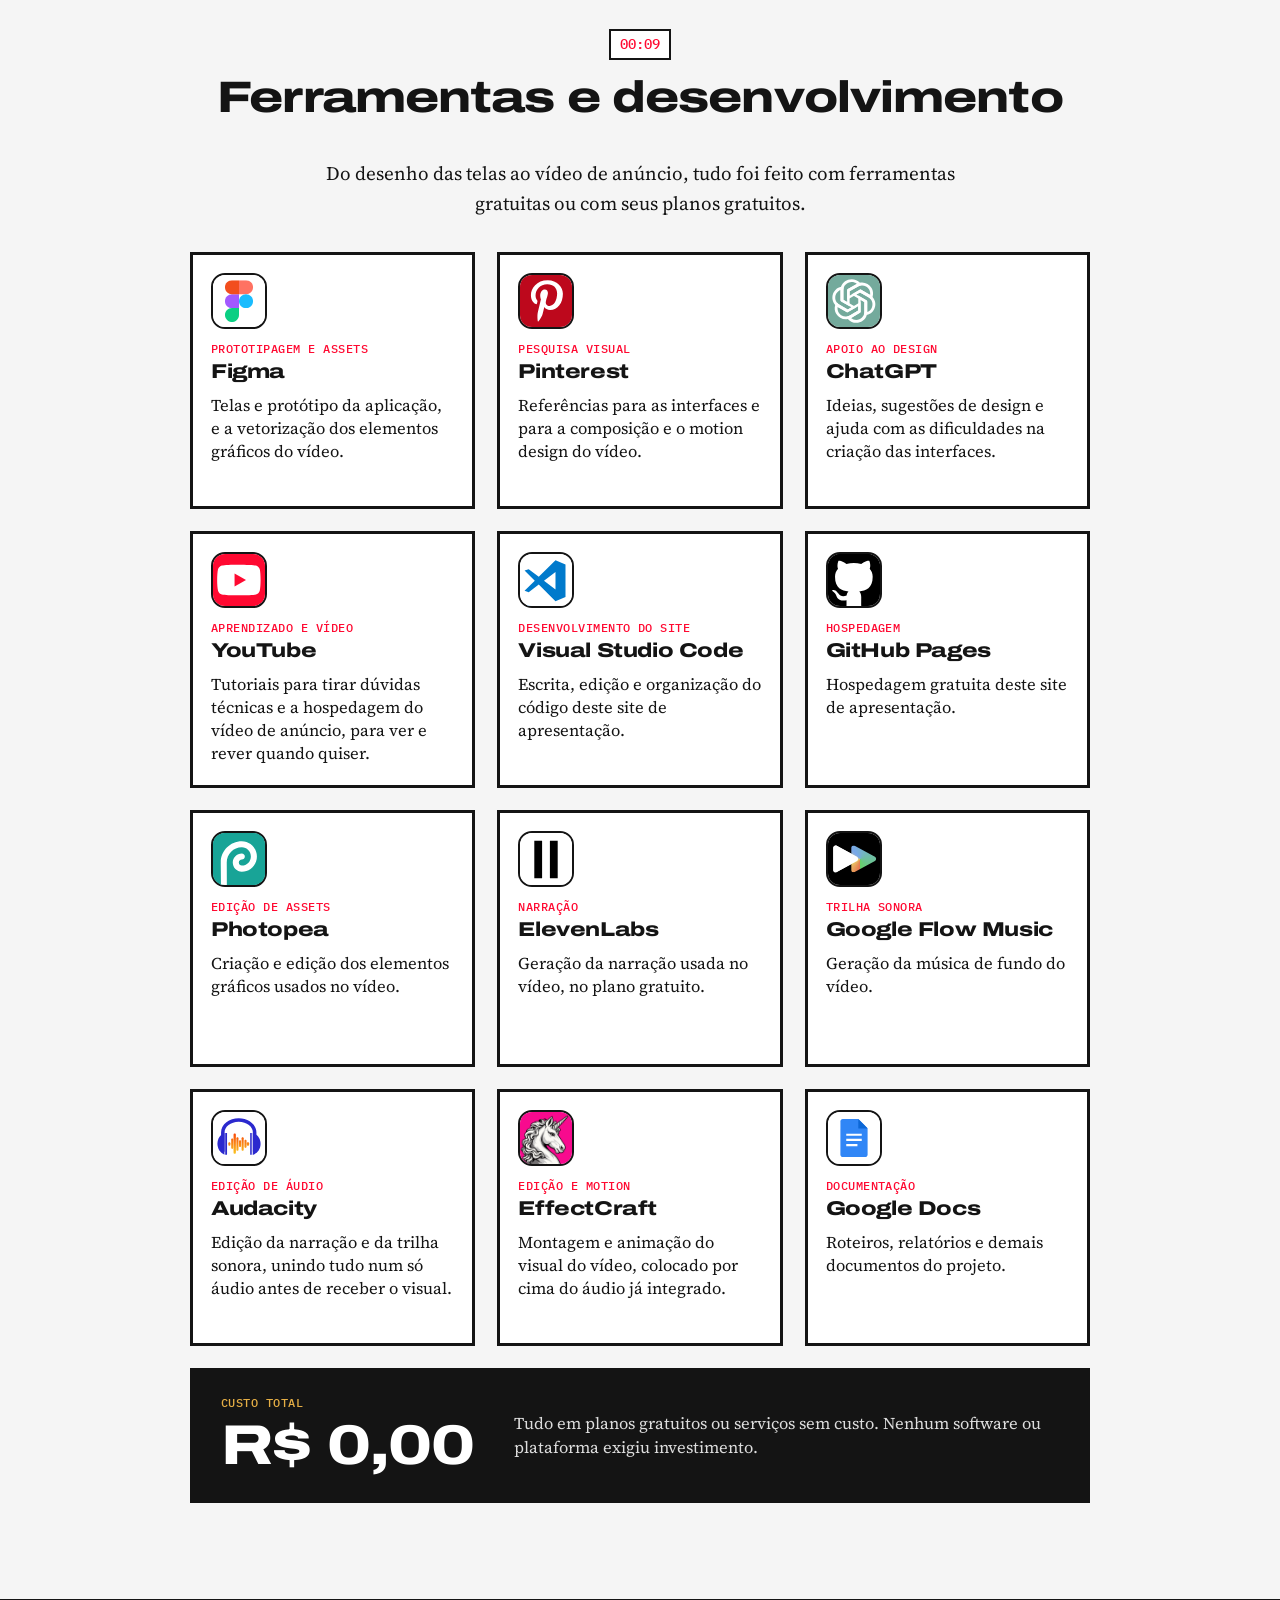
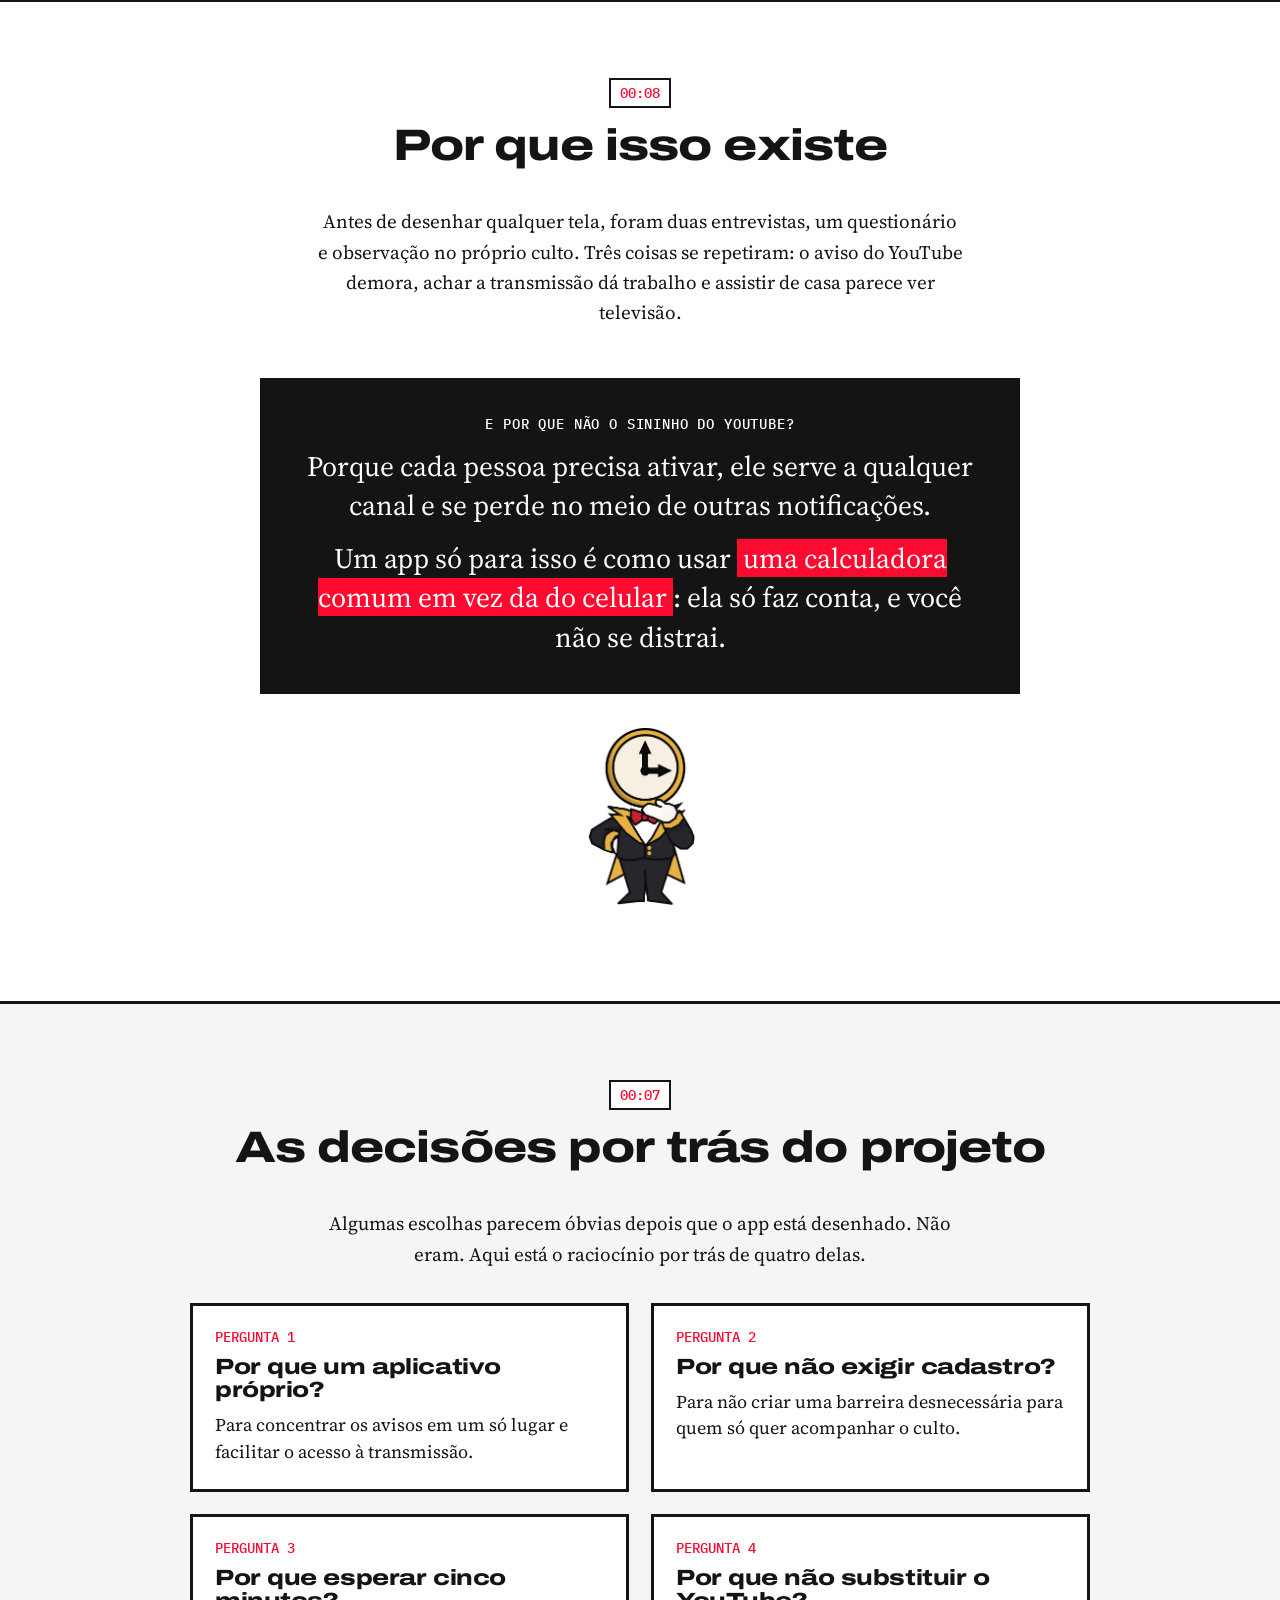
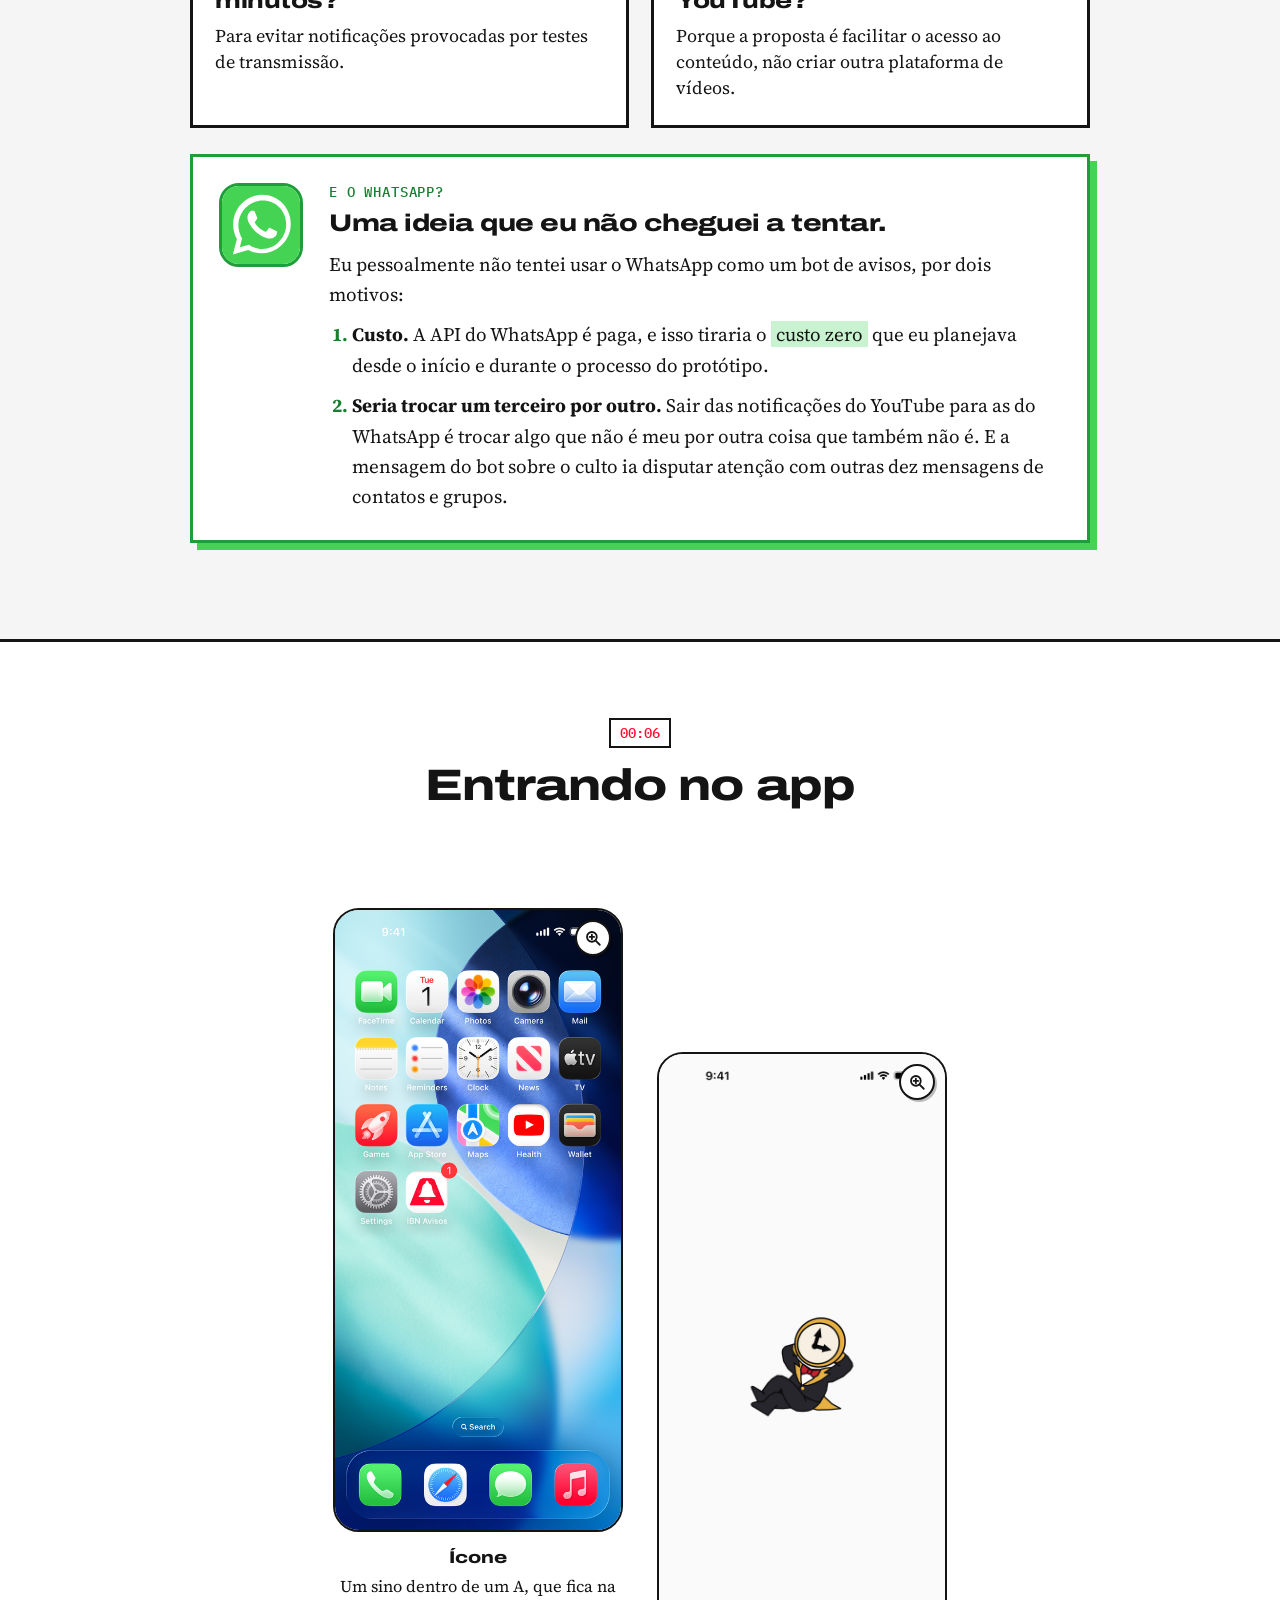
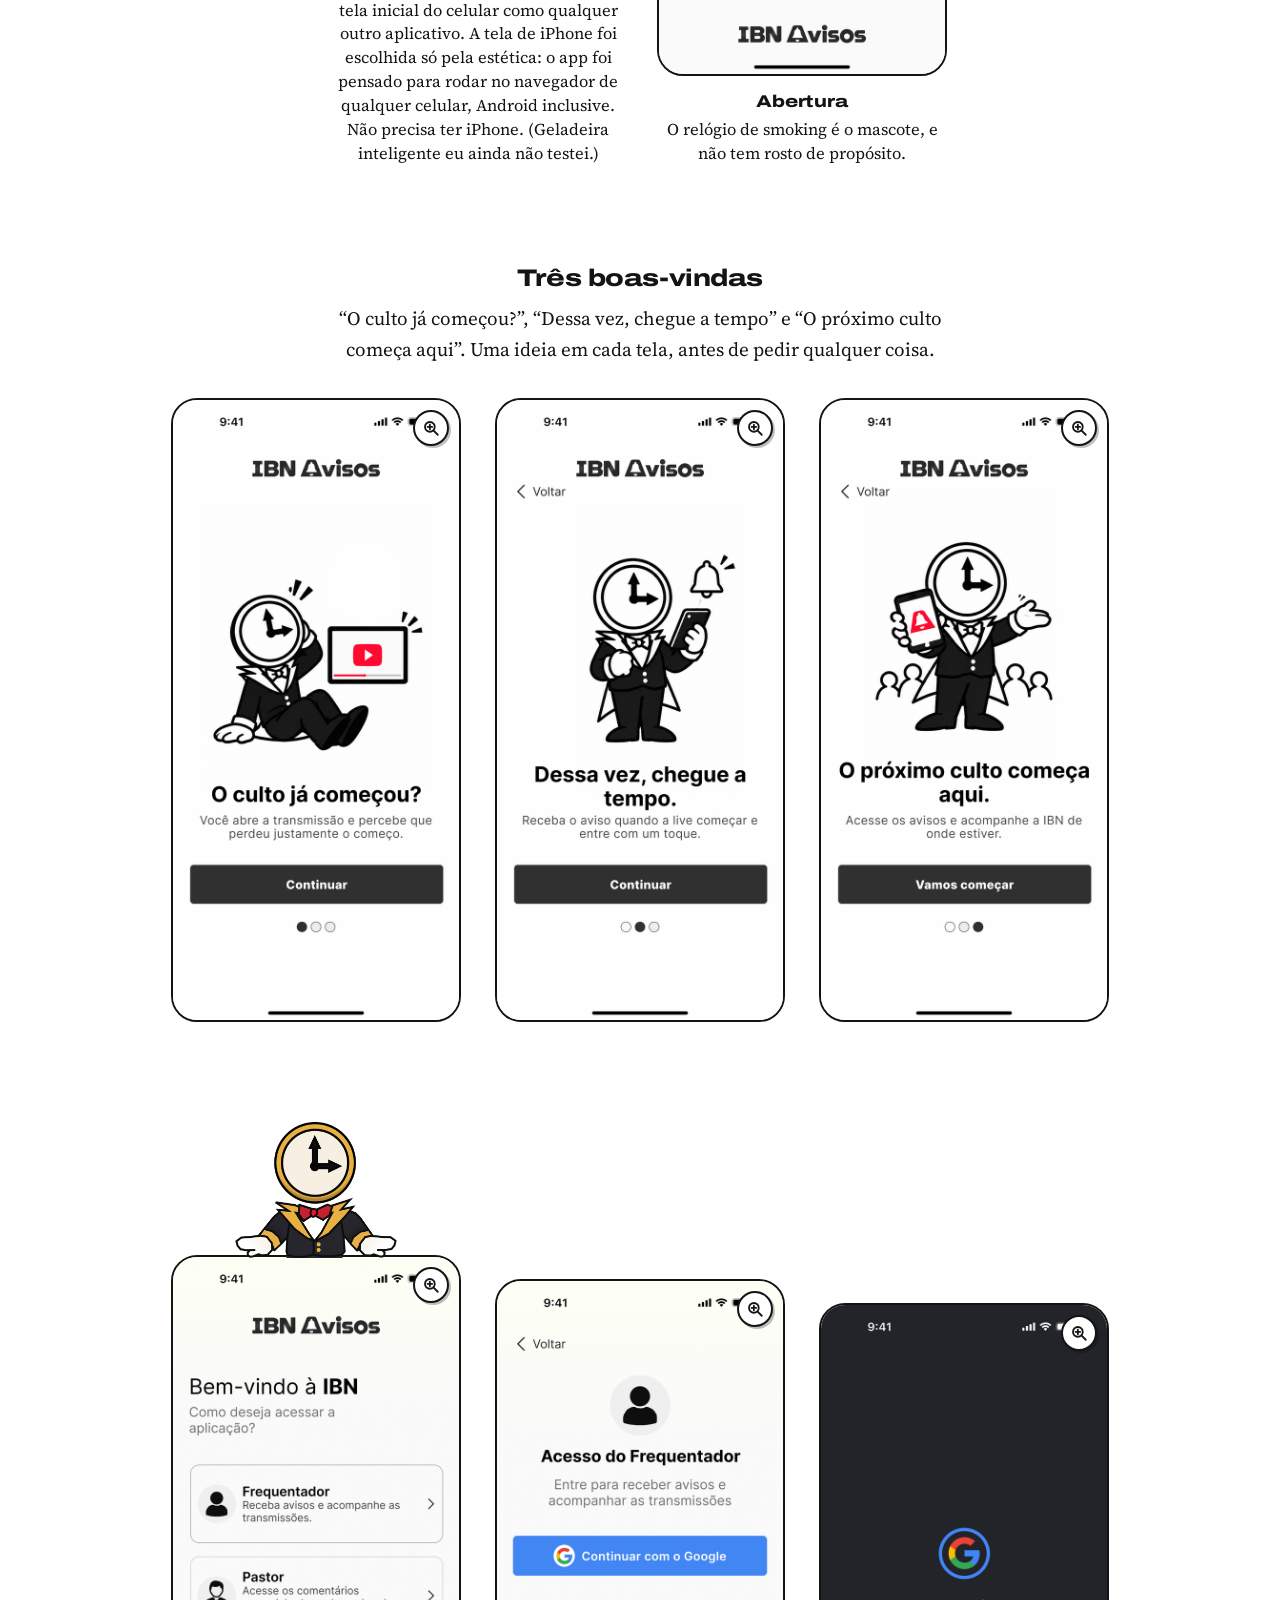
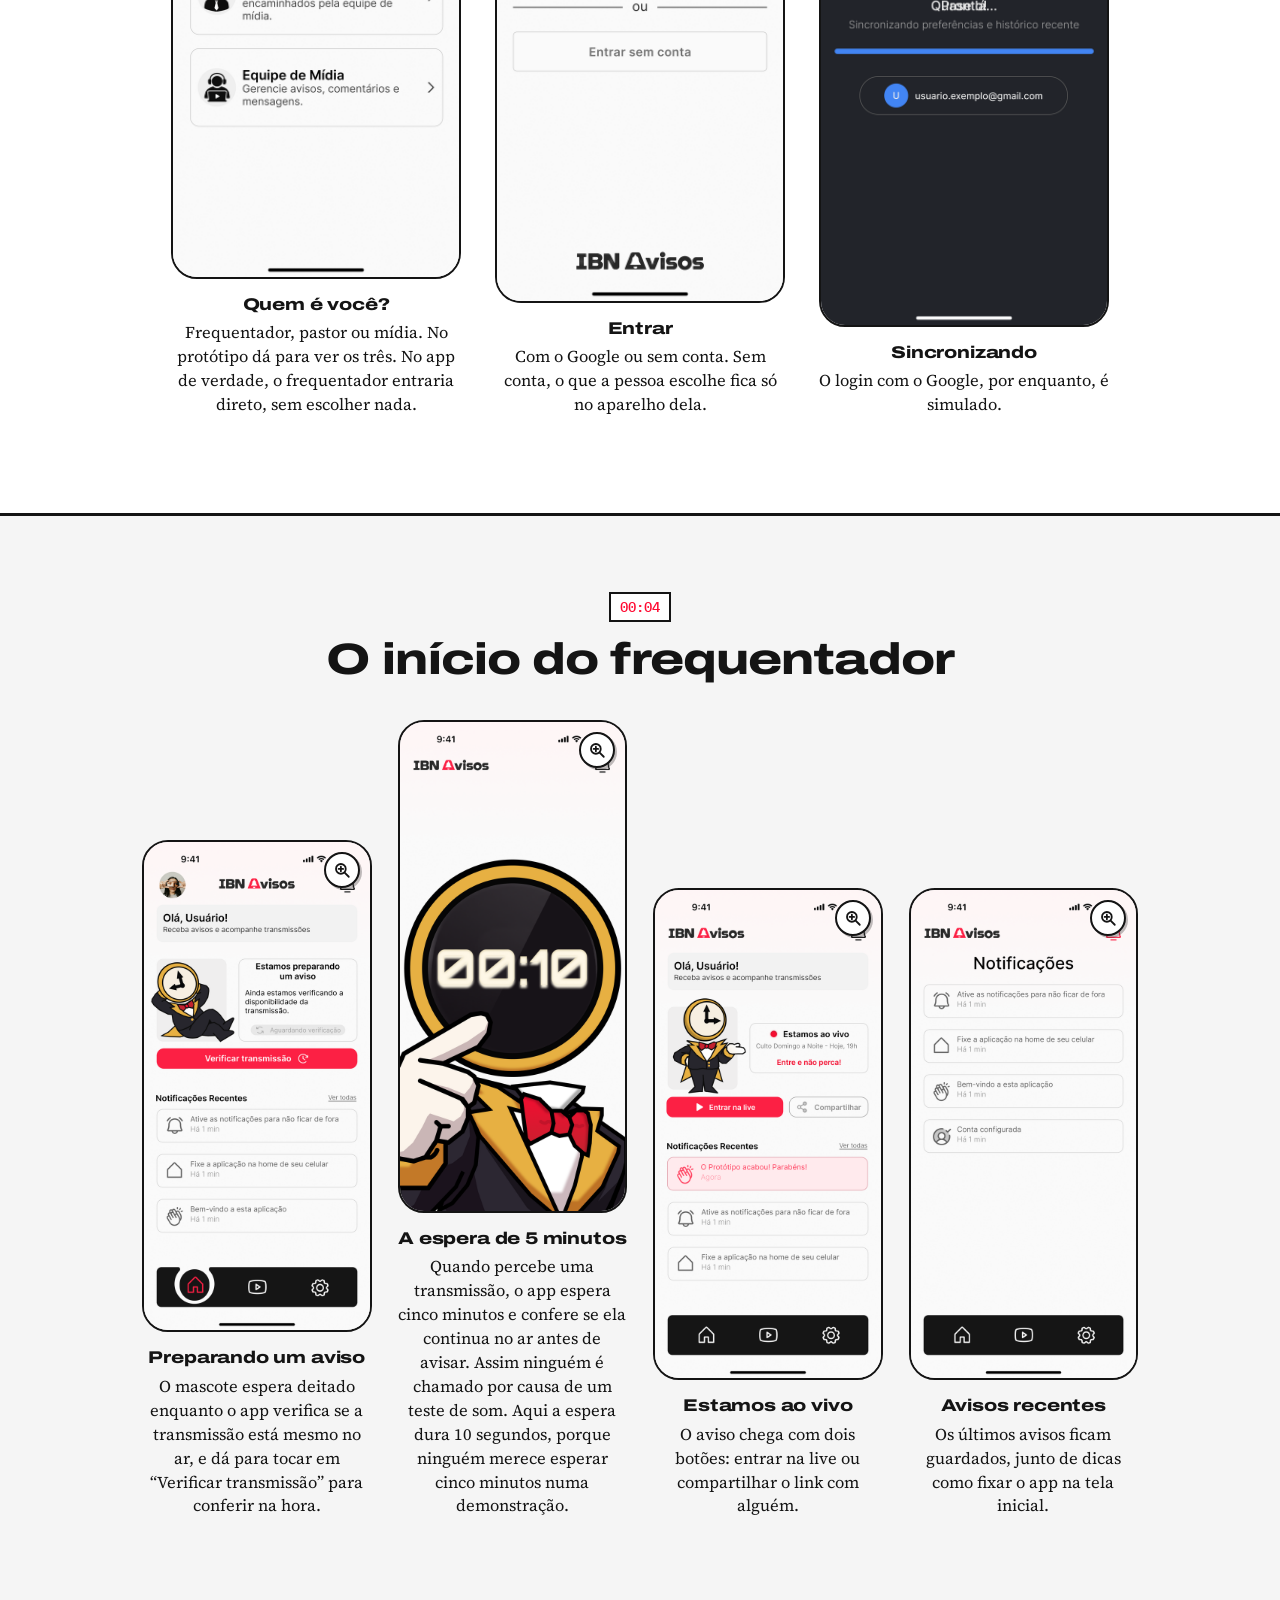
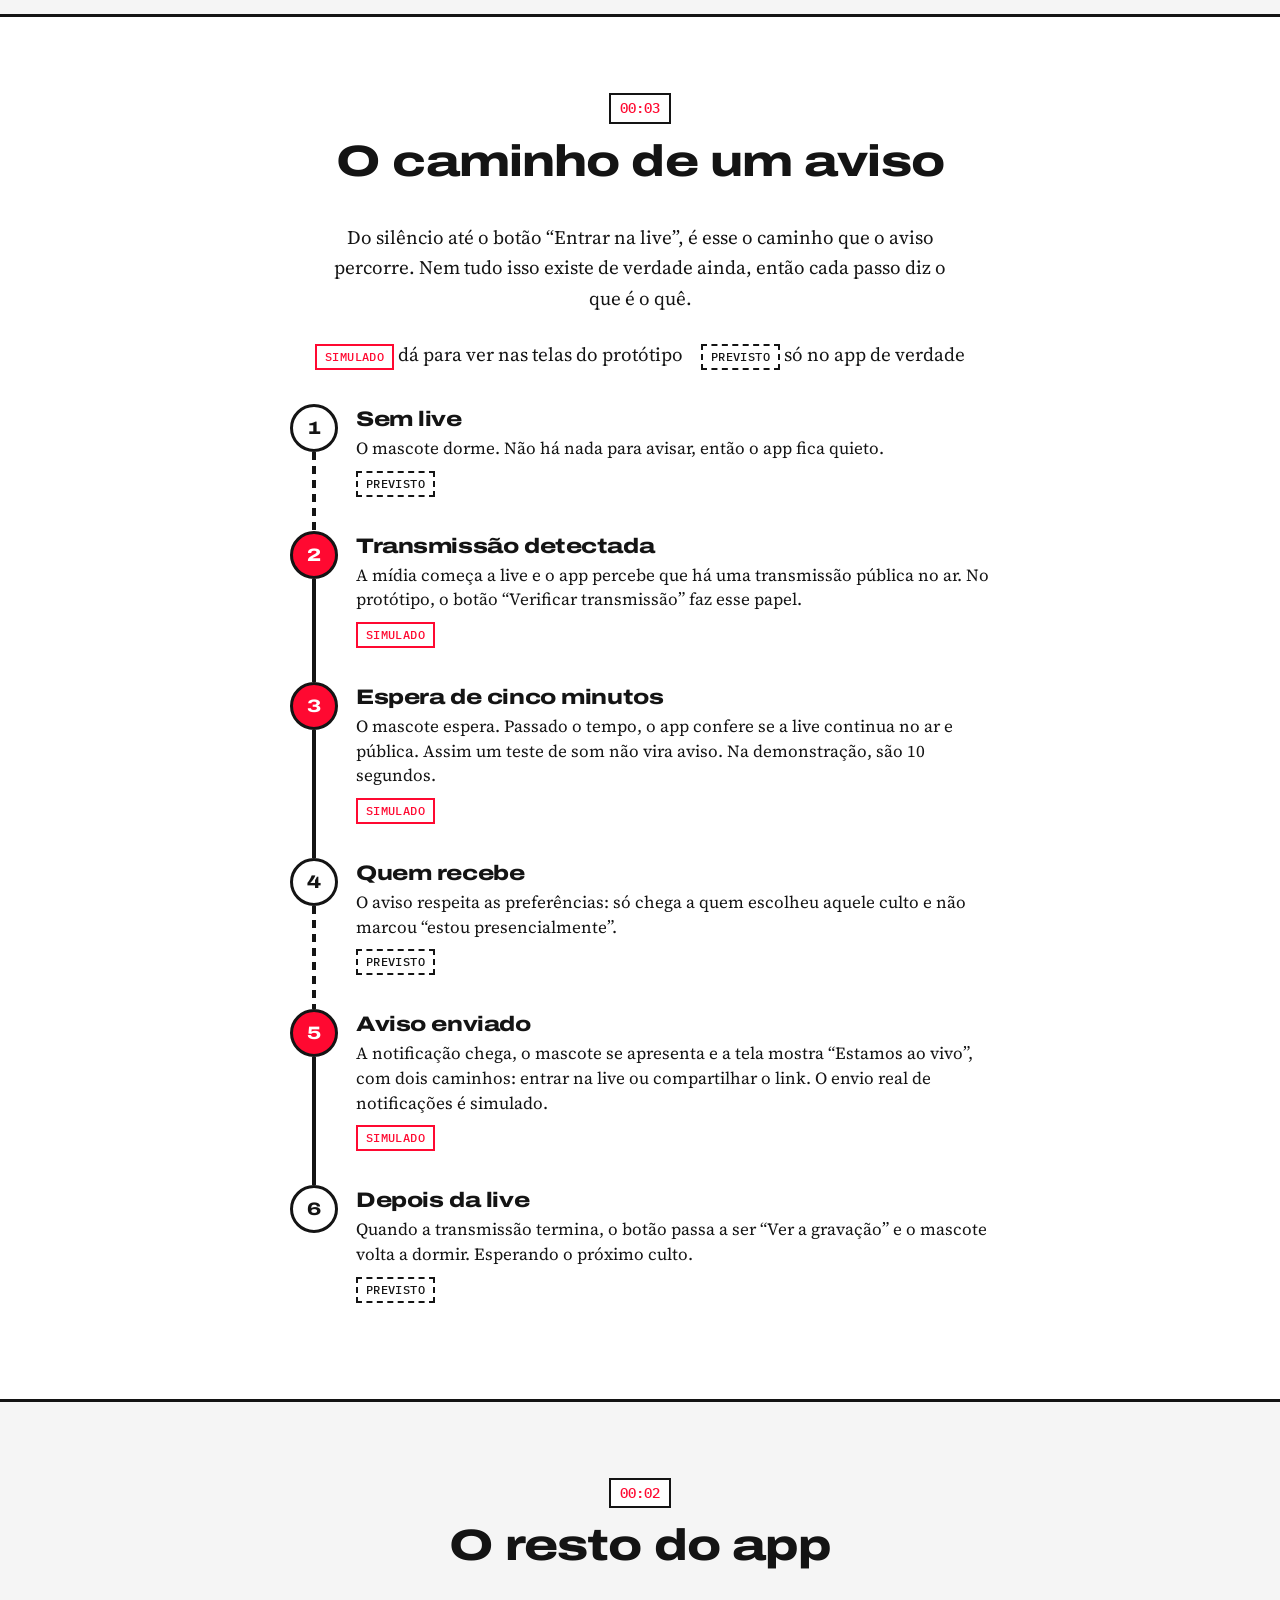
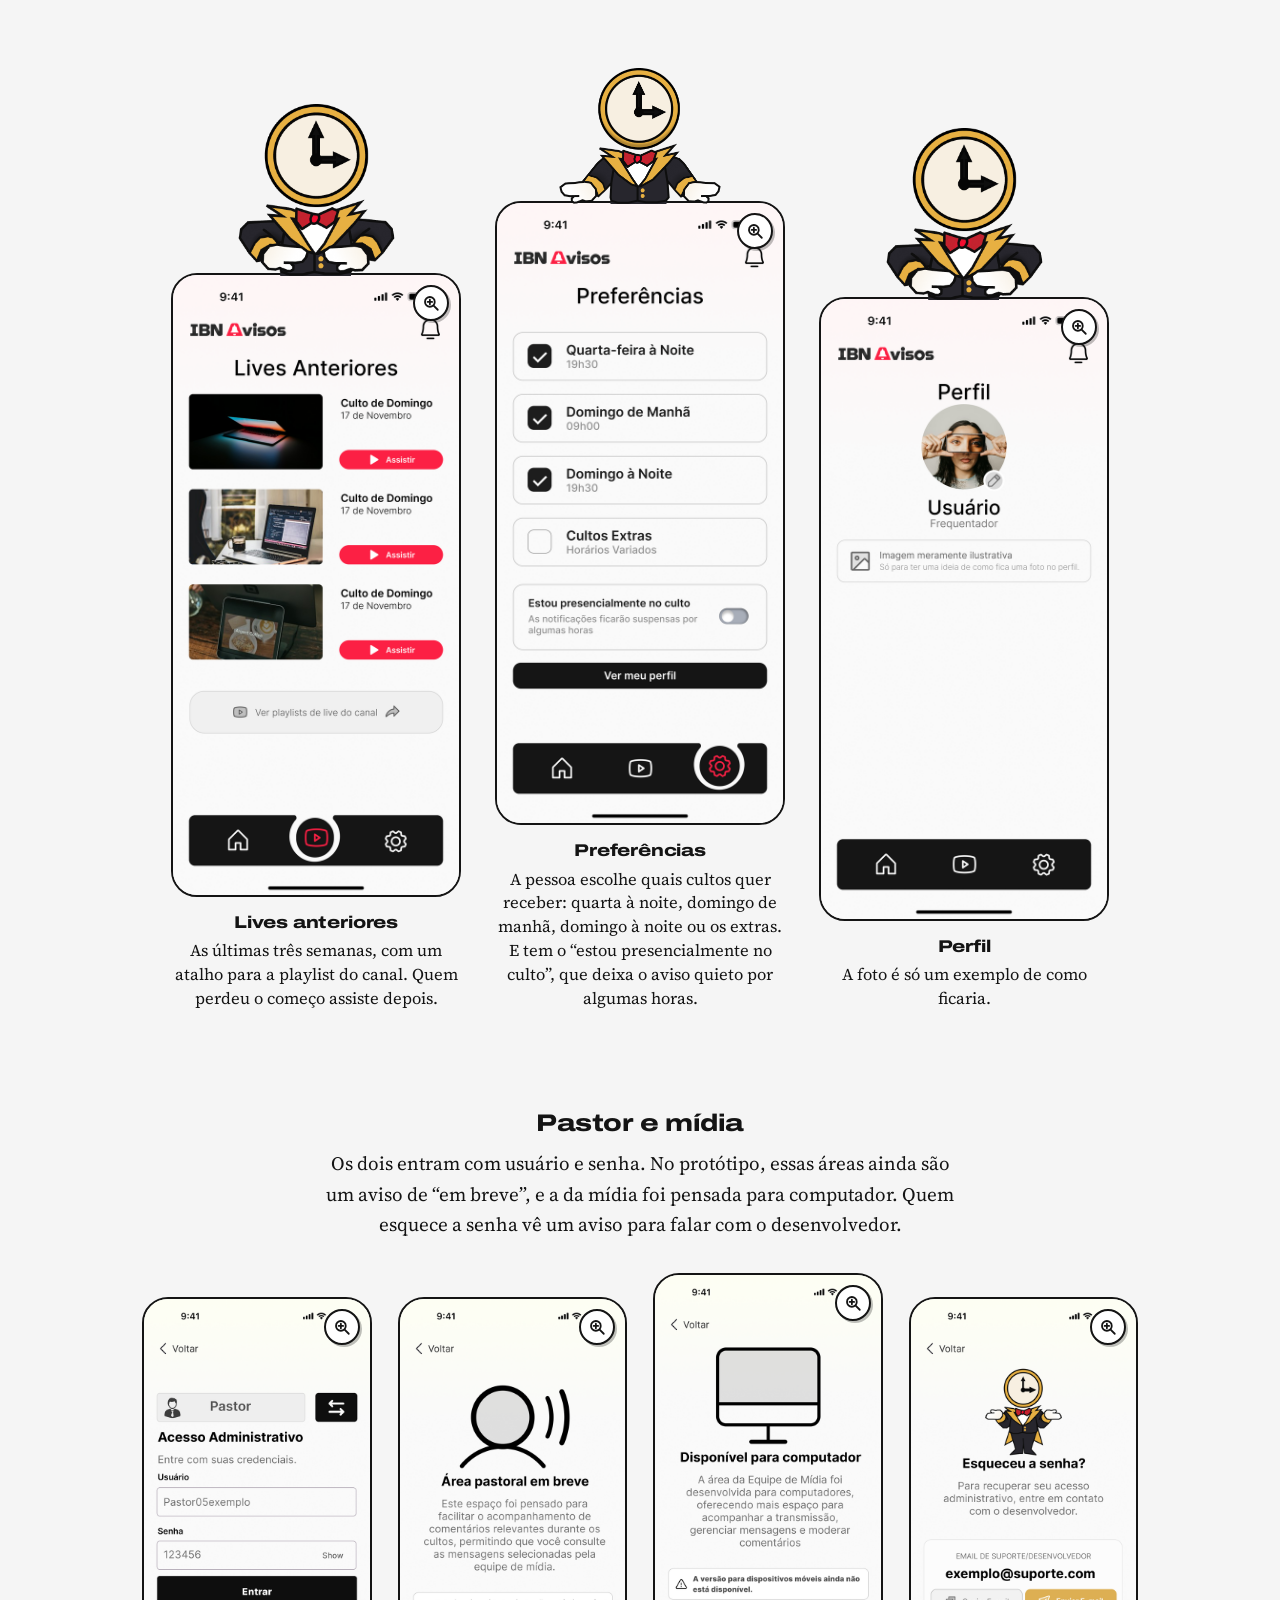
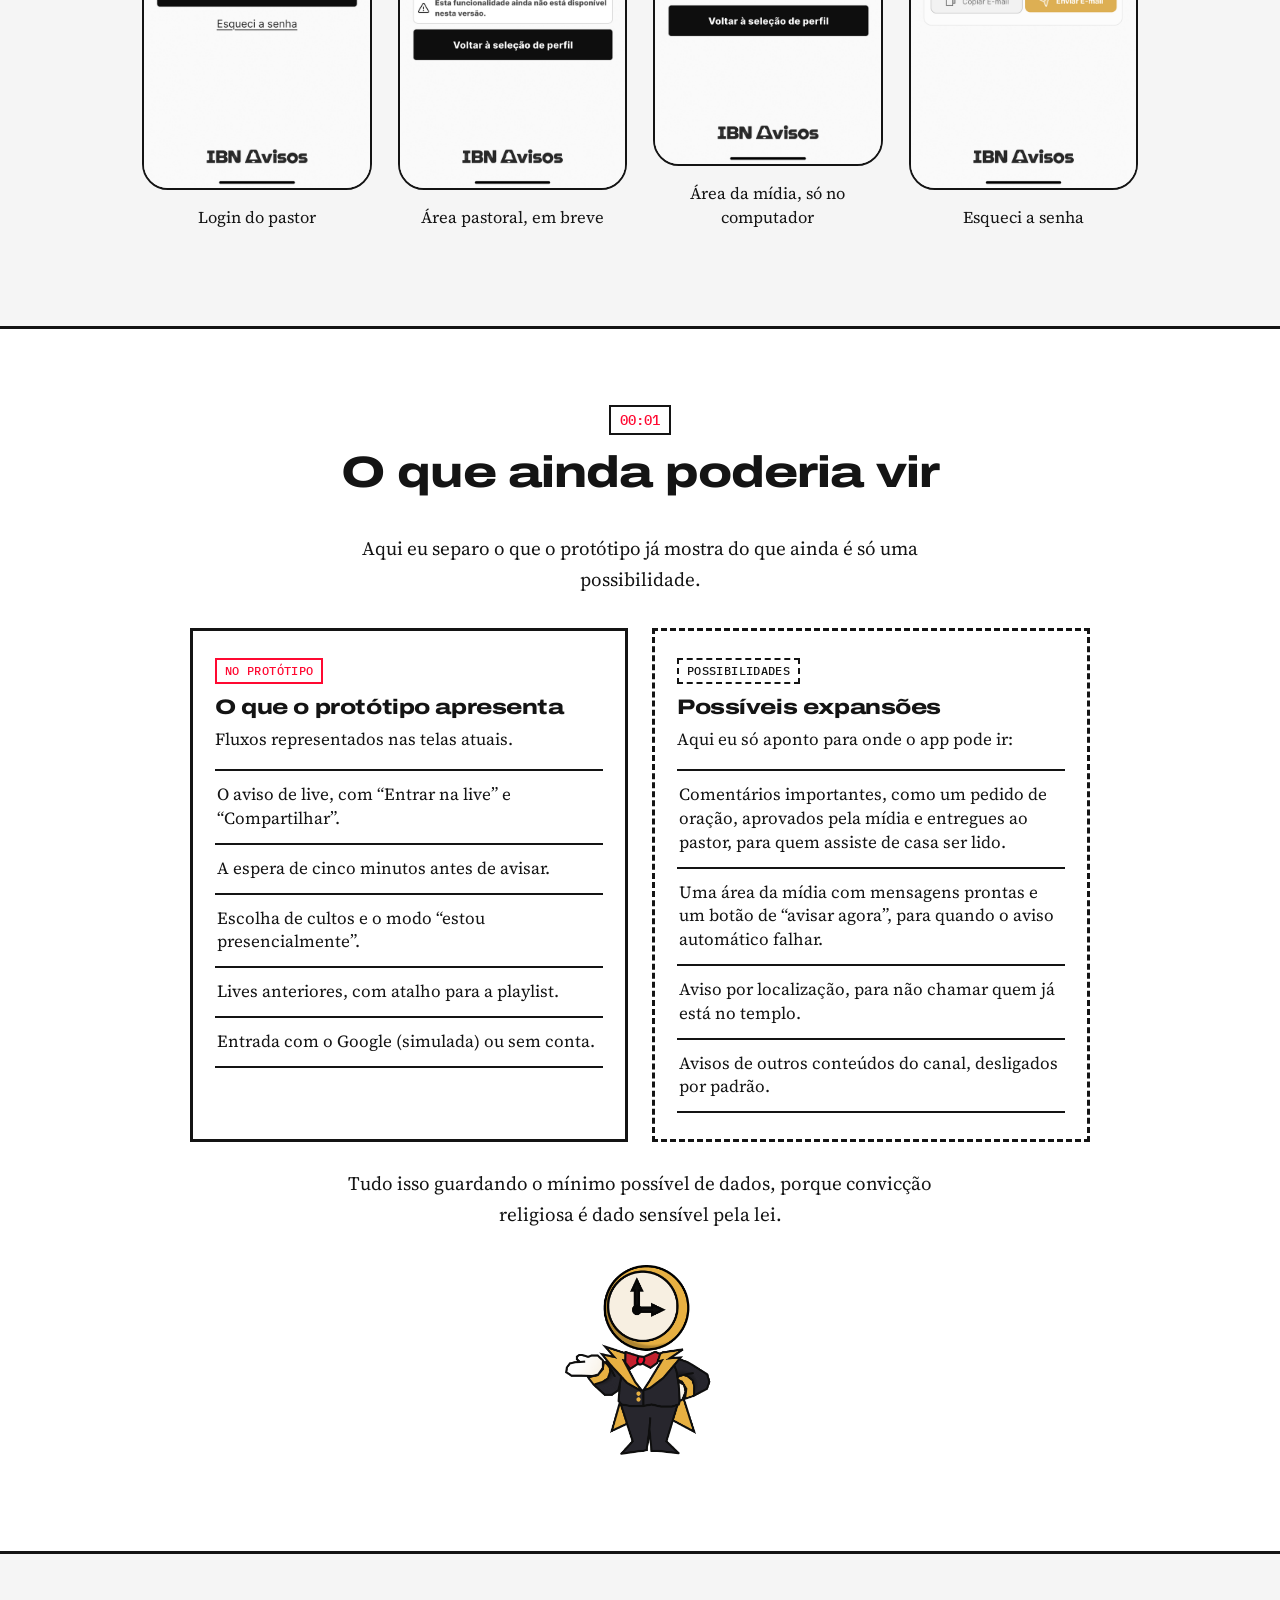
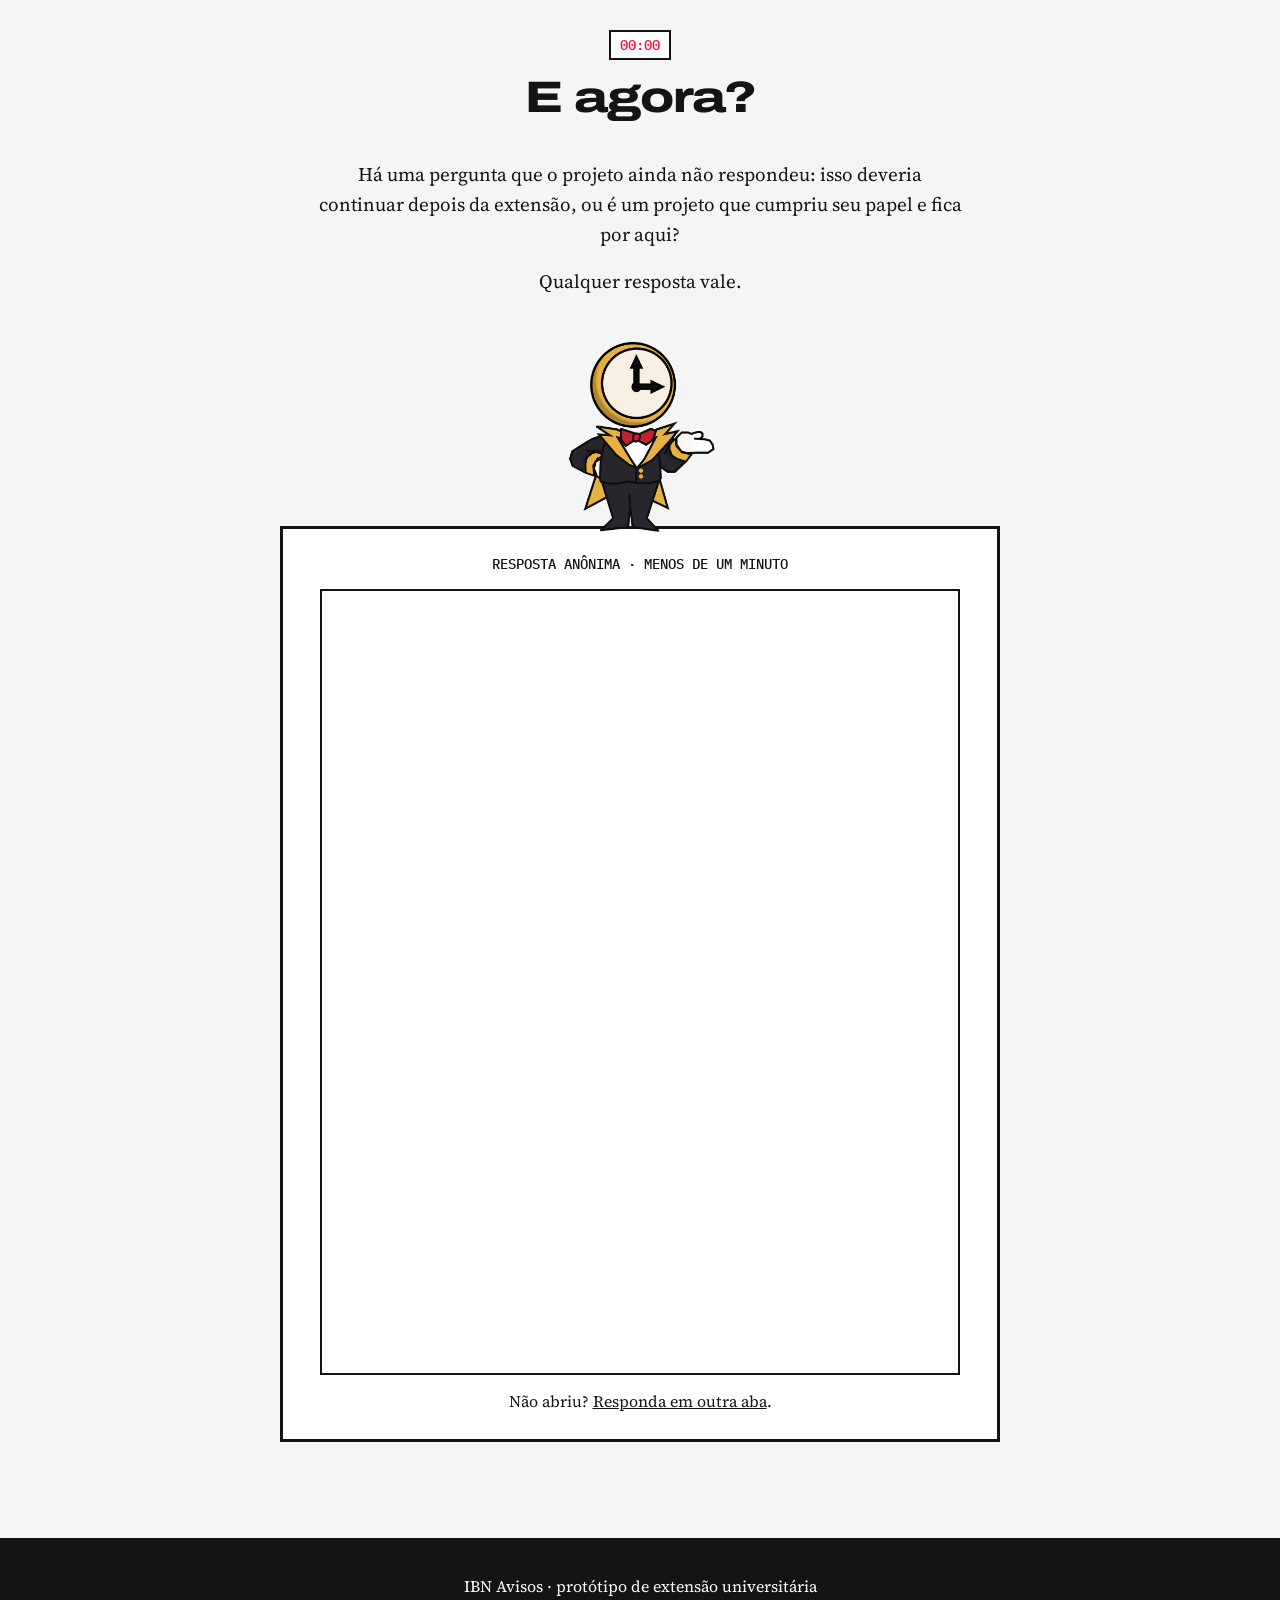
==== commit c1a5130a: "Atualização do site novamente" ====
--- a/index.html
+++ b/index.html
@@ -42,9 +42,8 @@
 .btn.p{background:var(--red);color:#fff;font-size:18px;padding:14px 30px}
 .btn.s{font-size:15px;box-shadow:none;min-height:46px}
 .btn.s:hover{transform:none;background:var(--ink);color:#fff}
-.pair{grid-area:pair;display:flex;align-items:flex-end;justify-content:center;gap:12px;filter:drop-shadow(6px 6px 0 rgba(0,0,0,.2))}
-.pair .c{width:19%}
-.pair .i{width:76%}
+.pair{grid-area:pair;display:flex;align-items:center;justify-content:center}
+.pair img{width:100%;max-width:460px;height:auto}
 .ficha{grid-area:ficha;border:3px solid var(--ink);text-align:left;width:100%}
 .ficha p{padding:11px 16px;border-top:2px solid var(--ink);font-size:17px;line-height:1.35}
 .ficha p:first-child{border-top:0;background:var(--ink);color:#fff;font-weight:600}
@@ -104,21 +103,23 @@
 .q .n{color:var(--red);margin-bottom:10px;display:block}
 .q h3{font-size:22px;margin-bottom:10px}
 .q p{font-size:18px;line-height:1.45}
-.zap{max-width:900px;margin:22px auto 0;background:var(--ink);color:#fff;text-align:left;padding:26px 26px 28px;border:3px solid var(--ink);display:grid;grid-template-columns:1fr 110px;gap:24px;align-items:center}
-.zap .mono{color:var(--gold);letter-spacing:.06em;margin-bottom:12px;display:block}
+.zap{max-width:900px;margin:26px auto 0;background:#fff;color:var(--ink);text-align:left;padding:26px 26px 28px;border:3px solid #1f9d3b;box-shadow:7px 7px 0 #45d354;display:grid;grid-template-columns:84px 1fr;gap:22px 26px;align-items:start}
+.zap .zi{width:84px;height:84px;border:3px solid #1f9d3b;border-radius:20px;overflow:hidden;background:#45d354}
+.zap .zi img{width:100%;height:100%}
+.zap .mono{color:#17802f;letter-spacing:.06em;margin-bottom:10px;display:block}
 .zap h3{font-size:24px;margin-bottom:12px}
 .zap p+p{margin-top:12px}
-.zap mark{background:var(--red);color:#fff;padding:0 5px}
+.zap mark{background:#c9f3d0;color:var(--ink);padding:0 5px}
 .zap ol{margin:10px 0 0 1.2em;padding:0}
 .zap li{margin-top:10px}
-.zap img{width:110px}
+.zap li::marker{color:#17802f;font-weight:700}
 /* fluxo */
 .leg{display:flex;gap:10px 18px;justify-content:center;flex-wrap:wrap;margin:0 auto 34px;max-width:720px}
 .tag{display:inline-block;font:500 12px/1 "IBM Plex Mono",monospace;padding:5px 8px;letter-spacing:.03em;background:#fff}
 .tag.sim{border:2px solid var(--red);color:var(--red)}
 .tag.prev{border:2px dashed var(--ink);color:var(--ink)}
 .fluxo{list-style:none;padding:0;max-width:700px;margin:0 auto;text-align:left}
-.passo{display:grid;grid-template-columns:48px 1fr 84px;gap:8px 18px;position:relative;padding-bottom:34px}
+.passo{display:grid;grid-template-columns:48px 1fr;gap:8px 18px;position:relative;padding-bottom:34px}
 .passo:last-child{padding-bottom:0}
 .passo::before{content:"";position:absolute;left:22px;top:48px;bottom:0;width:4px;background:var(--ink)}
 .passo.prev::before{background:repeating-linear-gradient(var(--ink) 0 8px,transparent 8px 14px)}
@@ -128,7 +129,6 @@
 .passo h3{font-size:21px;margin:4px 0 6px}
 .passo p{font-size:17px;line-height:1.45}
 .passo .tag{margin-top:10px}
-.passo .mu{align-self:start;justify-self:center;height:84px;width:auto;max-width:84px;object-fit:contain}
 /* 00:01 */
 .dois{display:grid;grid-template-columns:repeat(2,minmax(0,1fr));gap:24px;max-width:900px;margin:0 auto;text-align:left;align-items:stretch}
 .col{border:3px solid var(--ink);background:#fff;padding:22px 22px 26px}
@@ -139,7 +139,7 @@
 .col ul{list-style:none;padding:0;border-top:2px solid var(--ink);margin-top:16px}
 .col li{padding:12px 2px;border-bottom:2px solid var(--ink);font-size:17px;line-height:1.4}
 /* formulário */
-.voto{position:relative;border:3px solid var(--ink);padding:26px 22px 24px;margin:110px auto 0;max-width:720px;background:#fff}
+.voto{position:relative;border:3px solid var(--ink);padding:26px 22px 24px;margin:230px auto 0;max-width:720px;background:#fff}
 .voto .mm{position:absolute;left:50%;bottom:100%;transform:translateX(-50%);width:150px;margin:0 0 -3px}
 .voto iframe{display:block;width:100%;max-width:640px;height:786px;border:2px solid var(--ink);margin:16px auto 0}
 .voto a{color:var(--ink)}
@@ -152,9 +152,8 @@
 #rel{position:fixed;top:12px;right:12px;z-index:50;text-align:right}
 #rel button{display:block;margin-left:auto;background:none;border:0;padding:0;cursor:pointer;filter:drop-shadow(3px 3px 0 rgba(0,0,0,.25))}
 #rel svg{width:120px;height:auto;display:block}
-#rel .dica{display:block;margin:-2px 0 0;font:500 10px/1 "IBM Plex Mono",monospace;letter-spacing:.14em;color:#fff;background:var(--ink);padding:3px 0 3px 3px;border:2px solid var(--ink);text-align:center}
-#rel .dica i{font-style:normal;display:inline-block;transition:transform .15s}
-#rel button[aria-expanded=true] .dica i{transform:rotate(180deg)}
+#rel #chv{transform-box:fill-box;transform-origin:center;transition:transform .15s}
+#rel button[aria-expanded=true] #chv{transform:rotate(180deg)}
 #men{display:none;margin-top:10px;background:#fff;border:3px solid var(--ink);text-align:left;min-width:250px;max-height:calc(100vh - 120px);overflow-y:auto;overscroll-behavior:contain}
 #men.on{display:block}
 #men a{display:flex;gap:12px;align-items:center;padding:11px 14px;border-top:2px solid var(--ink);color:var(--ink);text-decoration:none;font-size:16px}
@@ -166,7 +165,7 @@
 #toast{position:fixed;left:50%;bottom:20px;transform:translate(-50%,30px);opacity:0;pointer-events:none;z-index:80;background:var(--ink);color:#fff;border:3px solid var(--gold);padding:12px 16px;font-size:16px;max-width:calc(100vw - 32px);transition:.2s}
 #toast.on{opacity:1;transform:translate(-50%,0)}
 /* ampliação */
-#lb{position:fixed;inset:0;z-index:100;background:rgba(10,10,10,.94);display:none;flex-direction:column;color:#fff;touch-action:none;user-select:none;-webkit-user-select:none}
+#lb{position:fixed;inset:0;z-index:100;background:rgba(10,10,10,.97);display:none;flex-direction:column;color:#fff;touch-action:none;user-select:none;-webkit-user-select:none}
 #lb.on{display:flex}
 #lb .bar{display:flex;align-items:center;justify-content:space-between;gap:8px;padding:10px 12px;flex:none}
 #lb .bar .mono{color:#fff}
@@ -174,7 +173,7 @@
 #lb button{min-width:44px;height:44px;background:#fff;color:var(--ink);border:2px solid var(--ink);font:800 20px/1 Archivo,sans-serif;cursor:pointer;display:grid;place-items:center;padding:0 8px}
 #lb button:hover{background:var(--gold)}
 #lb button:disabled{opacity:.35;cursor:default}
-#lb .stage{flex:1;position:relative;overflow:hidden;display:grid;place-items:center;cursor:grab}
+#lb .stage{flex:1;min-height:0;position:relative;overflow:hidden;display:grid;grid-template-columns:minmax(0,1fr);grid-template-rows:minmax(0,1fr);place-items:center;cursor:grab}
 #lb .stage.z{cursor:move}
 #lb img{max-width:94vw;max-height:100%;width:auto;height:auto;object-fit:contain;transform-origin:center;will-change:transform;pointer-events:none;border-radius:20px;background:#fff;-webkit-user-drag:none}
 #lb .nv{position:absolute;top:50%;transform:translateY(-50%);z-index:2}
@@ -200,7 +199,7 @@
  .btn.p{font-size:17px}
  .r2,.r3,.r4{grid-template-columns:minmax(0,218px)}
  .row{gap:30px}
- .voto{padding:20px 12px;margin-top:100px}.voto .mm{width:110px}.callout{padding:26px 20px}
+ .voto{padding:20px 12px;margin-top:185px}.voto .mm{width:110px}.callout{padding:26px 20px}
  #men{min-width:220px}
  .tools{grid-template-columns:1fr}
  .tool.zero{flex-direction:column;align-items:flex-start;gap:12px;padding:18px 18px 20px}
@@ -208,9 +207,8 @@
  .passo{grid-template-columns:40px 1fr;gap:6px 14px}
  .passo::before{left:18px;top:40px}
  .num{width:40px;height:40px;font-size:16px}
- .passo .mu{grid-column:2;justify-self:start;height:64px;max-width:64px;margin-top:4px}
- .zap{grid-template-columns:1fr;padding:22px 18px 24px}
- .zap img{order:-1;width:84px}
+  .zap{grid-template-columns:1fr;padding:22px 18px 24px;box-shadow:5px 5px 0 #45d354}
+ .zap .zi{width:64px;height:64px;border-radius:16px}
  .q{padding:18px 18px 20px}
  .col{padding:18px 16px 22px}
  .fm summary{display:flex}
@@ -226,15 +224,14 @@
  #rel svg{width:88px}
 }
 @media(min-width:521px){.fm .ifr{display:block}}
-@media(prefers-reduced-motion:reduce){html{scroll-behavior:auto}.btn,#toast,#rel .dica i{transition:none}}
+@media(prefers-reduced-motion:reduce){html{scroll-behavior:auto}.btn,#toast,#rel #chv{transition:none}}
 </style>
 </head>
 <body>
 
 <div id="rel">
 <button type="button" id="rb" aria-expanded="false" aria-controls="men" aria-label="Contador e sumário: abrir o menu de seções">
-<svg viewBox="0 0 120 52" role="img" aria-hidden="true"><rect x="3" y="3" width="114" height="46" rx="14" fill="#141414" stroke="#e5ae45" stroke-width="5"/><text id="rt" x="60" y="27" text-anchor="middle" dominant-baseline="central" font-family="Orbitron,'Courier New',monospace" font-weight="800" font-size="25" fill="#fff">00:10</text></svg>
-<span class="dica" aria-hidden="true">MENU <i>▾</i></span>
+<svg viewBox="0 0 120 52" role="img" aria-hidden="true"><rect x="3" y="3" width="114" height="46" rx="14" fill="#141414" stroke="#e5ae45" stroke-width="5"/><text id="rt" x="60" y="22" text-anchor="middle" dominant-baseline="central" font-family="Orbitron,'Courier New',monospace" font-weight="800" font-size="25" fill="#fff">00:10</text><path id="chv" d="M53 37.5L60 43.5L67 37.5" fill="none" stroke="#e5ae45" stroke-width="3" stroke-linecap="round" stroke-linejoin="round"/></svg>
 </button>
 <nav id="men" aria-label="Sumário"></nav>
 </div>
@@ -252,7 +249,7 @@
 <a class="btn s" href="#placeholder-anuncio" data-placeholder="o link do anúncio">Assistir ao anúncio</a>
 </div>
 </div>
-<div class="pair"><img class="c" src="img/costas.png" width="184" height="376" alt="O mascote, um relógio de smoking, de costas, olhando para o ícone do aplicativo"><img class="i" src="img/icone.png" width="600" height="482" alt="Ícone do IBN Avisos: um sino branco sobre uma forma vermelha"></div>
+<div class="pair"><img src="img/hero.svg" width="1125" height="1024" alt="O ícone do IBN Avisos, um sino branco sobre uma forma vermelha, e o mascote de smoking, de costas, olhando para ele"></div>
 <div class="ficha">
 <p>Projeto de Extensão Universitária</p>
 <p>UNIFACS — Análise e Desenvolvimento de Sistemas</p>
@@ -268,7 +265,6 @@
 <div class="tx">
 <p>Não importa onde você esteja, seja presencialmente ou online, chegar a tempo é difícil. Chove, o trânsito para, chega uma encomenda, o micro-ondas apita, ou o aviso que deveria chamar você não funciona. Quando você vê, o culto já começou e a oração do começo ficou para trás.</p>
 <p>Como não posso resolver a parte do presencial, posso tentar aliviar a online. O IBN Avisos é um protótipo de aplicação feito para esse momento. Ele avisa quando a transmissão começa e leva a pessoa até ela. E tenta uma coisa mais difícil: fazer quem assiste de casa continuar sendo percebido pela comunidade.</p>
-<p><em>Aqui vão as telas do protótipo, uma por uma.</em></p>
 </div>
 </div></section>
 
@@ -315,7 +311,8 @@
 <article class="q"><span class="mono n">PERGUNTA 3</span><h3>Por que esperar cinco minutos?</h3><p>Para evitar notificações provocadas por testes de transmissão.</p></article>
 <article class="q"><span class="mono n">PERGUNTA 4</span><h3>Por que não substituir o YouTube?</h3><p>Porque a proposta é facilitar o acesso ao conteúdo, não criar outra plataforma de vídeos.</p></article>
 </div>
-<div class="zap">
+ <div class="zap">
+<span class="zi"><img src="img/zap-icon.svg" width="84" height="84" loading="lazy" decoding="async" alt="Ícone do WhatsApp"></span>
 <div>
 <span class="mono">E O WHATSAPP?</span>
 <h3>Uma ideia que eu não cheguei a tentar.</h3>
@@ -325,7 +322,6 @@
 <li><b>Seria trocar um terceiro por outro.</b> Sair das notificações do YouTube para as do WhatsApp é trocar algo que não é meu por outra coisa que também não é. E a mensagem do bot sobre o culto ia disputar atenção com outras dez mensagens de contatos e grupos.</li>
 </ol>
 </div>
-<img src="img/pensa.png" width="223" height="359" loading="lazy" decoding="async" alt="">
 </div>
 </div></section>
 
@@ -334,23 +330,23 @@
 <div class="hd"><span class="mono st">00:06</span><h2>Entrando no app</h2></div>
 
 <div class="grp"><div class="row r2">
-<figure class="fg"><img class="scr" src="img/iphone.png" width="300" height="650" loading="lazy" decoding="async" alt="Tela inicial de um celular com o ícone do IBN Avisos"><figcaption><b>Ícone</b>Um sino dentro de um A, que fica na tela inicial do celular como qualquer outro aplicativo. A tela de iPhone foi escolhida só pela estética: o app foi pensado para rodar no navegador de qualquer celular, Android inclusive. Não precisa ter iPhone. (Geladeira inteligente eu ainda não testei.)</figcaption></figure>
-<figure class="fg"><img class="scr" src="img/splash.png" width="300" height="650" loading="lazy" decoding="async" alt="Tela de abertura com o mascote deitado e o nome do aplicativo"><figcaption><b>Abertura</b>O relógio de smoking é o mascote, e não tem rosto de propósito.</figcaption></figure>
+<figure class="fg"><img class="scr" data-full="img/full/iphone.webp" src="img/iphone.png" width="600" height="1300" loading="lazy" decoding="async" alt="Tela inicial de um celular com o ícone do IBN Avisos"><figcaption><b>Ícone</b>Um sino dentro de um A, que fica na tela inicial do celular como qualquer outro aplicativo. A tela de iPhone foi escolhida só pela estética: o app foi pensado para rodar no navegador de qualquer celular, Android inclusive. Não precisa ter iPhone. (Geladeira inteligente eu ainda não testei.)</figcaption></figure>
+<figure class="fg"><img class="scr" data-full="img/full/splash.webp" src="img/splash.png" width="600" height="1300" loading="lazy" decoding="async" alt="Tela de abertura com o mascote deitado e o nome do aplicativo"><figcaption><b>Abertura</b>O relógio de smoking é o mascote, e não tem rosto de propósito.</figcaption></figure>
 </div></div>
 
 <div class="grp">
 <h3>Três boas-vindas</h3>
 <div class="tx"><p>“O culto já começou?”, “Dessa vez, chegue a tempo” e “O próximo culto começa aqui”. Uma ideia em cada tela, antes de pedir qualquer coisa.</p></div>
 <div class="row r3">
-<figure class="fg"><img class="scr" src="img/ap1.png" width="430" height="932" loading="lazy" decoding="async" alt="Boas-vindas: O culto já começou?"></figure>
-<figure class="fg"><img class="scr" src="img/ap2.png" width="430" height="932" loading="lazy" decoding="async" alt="Boas-vindas: Dessa vez, chegue a tempo"></figure>
-<figure class="fg"><img class="scr" src="img/ap3.png" width="430" height="932" loading="lazy" decoding="async" alt="Boas-vindas: O próximo culto começa aqui"></figure>
+<figure class="fg"><img class="scr" data-full="img/full/ap1.webp" src="img/ap1.png" width="600" height="1300" loading="lazy" decoding="async" alt="Boas-vindas: O culto já começou?"></figure>
+<figure class="fg"><img class="scr" data-full="img/full/ap2.webp" src="img/ap2.png" width="600" height="1300" loading="lazy" decoding="async" alt="Boas-vindas: Dessa vez, chegue a tempo"></figure>
+<figure class="fg"><img class="scr" data-full="img/full/ap3.webp" src="img/ap3.png" width="600" height="1300" loading="lazy" decoding="async" alt="Boas-vindas: O próximo culto começa aqui"></figure>
 </div></div>
 
 <div class="grp"><div class="row r3">
-<figure class="fg"><img class="mm" src="img/m1.png" width="321" height="270" loading="lazy" decoding="async" alt=""><img class="scr" src="img/perfis.png" width="300" height="650" loading="lazy" decoding="async" alt="Tela de escolha entre frequentador, pastor e equipe de mídia"><figcaption><b>Quem é você?</b>Frequentador, pastor ou mídia. No protótipo dá para ver os três. No app de verdade, o frequentador entraria direto, sem escolher nada.</figcaption></figure>
-<figure class="fg"><img class="scr" src="img/login.png" width="300" height="650" loading="lazy" decoding="async" alt="Login do frequentador, com Google ou sem conta"><figcaption><b>Entrar</b>Com o Google ou sem conta. Sem conta, o que a pessoa escolhe fica só no aparelho dela.</figcaption></figure>
-<figure class="fg"><img class="scr" src="img/google.png" width="300" height="650" loading="lazy" decoding="async" alt="Tela escura sincronizando as preferências"><figcaption><b>Sincronizando</b>O login com o Google, por enquanto, é simulado.</figcaption></figure>
+<figure class="fg"><img class="mm" src="img/m1.png" width="321" height="270" loading="lazy" decoding="async" alt=""><img class="scr" data-full="img/full/perfis.webp" src="img/perfis.png" width="600" height="1300" loading="lazy" decoding="async" alt="Tela de escolha entre frequentador, pastor e equipe de mídia"><figcaption><b>Quem é você?</b>Frequentador, pastor ou mídia. No protótipo dá para ver os três. No app de verdade, o frequentador entraria direto, sem escolher nada.</figcaption></figure>
+<figure class="fg"><img class="scr" data-full="img/full/login.webp" src="img/login.png" width="600" height="1300" loading="lazy" decoding="async" alt="Login do frequentador, com Google ou sem conta"><figcaption><b>Entrar</b>Com o Google ou sem conta. Sem conta, o que a pessoa escolhe fica só no aparelho dela.</figcaption></figure>
+<figure class="fg"><img class="scr" data-full="img/full/google.webp" src="img/google.png" width="600" height="1300" loading="lazy" decoding="async" alt="Tela escura sincronizando as preferências"><figcaption><b>Sincronizando</b>O login com o Google, por enquanto, é simulado.</figcaption></figure>
 </div></div>
 </div></section>
 
@@ -358,10 +354,10 @@
 <section class="g" data-t="00:04" data-n="O início do frequentador" id="s4"><div class="w">
 <div class="hd"><span class="mono st">00:04</span><h2>O início do frequentador</h2></div>
 <div class="row r4">
-<figure class="fg"><img class="scr" src="img/home.png" width="300" height="650" loading="lazy" decoding="async" alt="Início: estamos preparando um aviso"><figcaption><b>Preparando um aviso</b>O mascote espera deitado enquanto o app verifica se a transmissão está mesmo no ar, e dá para tocar em “Verificar transmissão” para conferir na hora.</figcaption></figure>
-<figure class="fg"><img class="scr" src="img/espera.png" width="300" height="650" loading="lazy" decoding="async" alt="O mascote de perto com um contador em 00:10"><figcaption><b>A espera de 5 minutos</b>Quando percebe uma transmissão, o app espera cinco minutos e confere se ela continua no ar antes de avisar. Assim ninguém é chamado por causa de um teste de som. Aqui a espera dura 10 segundos, porque ninguém merece esperar cinco minutos numa demonstração.</figcaption></figure>
-<figure class="fg"><img class="scr" src="img/aovivo.png" width="300" height="650" loading="lazy" decoding="async" alt="Início: estamos ao vivo, com botões de entrar e compartilhar"><figcaption><b>Estamos ao vivo</b>O aviso chega com dois botões: entrar na live ou compartilhar o link com alguém.</figcaption></figure>
-<figure class="fg"><img class="scr" src="img/notif.png" width="300" height="650" loading="lazy" decoding="async" alt="Lista de notificações"><figcaption><b>Avisos recentes</b>Os últimos avisos ficam guardados, junto de dicas como fixar o app na tela inicial.</figcaption></figure>
+<figure class="fg"><img class="scr" data-full="img/full/home.webp" src="img/home.png" width="600" height="1300" loading="lazy" decoding="async" alt="Início: estamos preparando um aviso"><figcaption><b>Preparando um aviso</b>O mascote espera deitado enquanto o app verifica se a transmissão está mesmo no ar, e dá para tocar em “Verificar transmissão” para conferir na hora.</figcaption></figure>
+<figure class="fg"><img class="scr" data-full="img/full/espera.webp" src="img/espera.png" width="600" height="1300" loading="lazy" decoding="async" alt="O mascote de perto com um contador em 00:10"><figcaption><b>A espera de 5 minutos</b>Quando percebe uma transmissão, o app espera cinco minutos e confere se ela continua no ar antes de avisar. Assim ninguém é chamado por causa de um teste de som. Aqui a espera dura 10 segundos, porque ninguém merece esperar cinco minutos numa demonstração.</figcaption></figure>
+<figure class="fg"><img class="scr" data-full="img/full/aovivo.webp" src="img/aovivo.png" width="600" height="1300" loading="lazy" decoding="async" alt="Início: estamos ao vivo, com botões de entrar e compartilhar"><figcaption><b>Estamos ao vivo</b>O aviso chega com dois botões: entrar na live ou compartilhar o link com alguém.</figcaption></figure>
+<figure class="fg"><img class="scr" data-full="img/full/notif.webp" src="img/notif.png" width="600" height="1300" loading="lazy" decoding="async" alt="Lista de notificações"><figcaption><b>Avisos recentes</b>Os últimos avisos ficam guardados, junto de dicas como fixar o app na tela inicial.</figcaption></figure>
 </div>
 </div></section>
 
@@ -374,12 +370,12 @@
 <span><span class="tag prev">PREVISTO</span> só no app de verdade</span>
 </div>
 <ol class="fluxo">
-<li class="passo prev"><span class="num">1</span><div><h3>Sem live</h3><p>O mascote dorme. Não há nada para avisar, então o app fica quieto.</p><span class="tag prev">PREVISTO</span></div><img class="mu" src="img/dorme.png" width="260" height="260" loading="lazy" decoding="async" alt="O mascote deitado, descansando"></li>
-<li class="passo sim"><span class="num">2</span><div><h3>Transmissão detectada</h3><p>A mídia começa a live e o app percebe que há uma transmissão pública no ar. No protótipo, o botão “Verificar transmissão” faz esse papel.</p><span class="tag sim">SIMULADO</span></div><img class="mu" src="img/costas.png" width="184" height="376" loading="lazy" decoding="async" alt="O mascote de costas, atento"></li>
-<li class="passo sim"><span class="num">3</span><div><h3>Espera de cinco minutos</h3><p>O mascote espera. Passado o tempo, o app confere se a live continua no ar e pública. Assim um teste de som não vira aviso. Na demonstração, são 10 segundos.</p><span class="tag sim">SIMULADO</span></div><img class="mu" src="img/pensa.png" width="223" height="359" loading="lazy" decoding="async" alt="O mascote pensativo, esperando"></li>
+<li class="passo prev"><span class="num">1</span><div><h3>Sem live</h3><p>O mascote dorme. Não há nada para avisar, então o app fica quieto.</p><span class="tag prev">PREVISTO</span></div></li>
+<li class="passo sim"><span class="num">2</span><div><h3>Transmissão detectada</h3><p>A mídia começa a live e o app percebe que há uma transmissão pública no ar. No protótipo, o botão “Verificar transmissão” faz esse papel.</p><span class="tag sim">SIMULADO</span></div></li>
+<li class="passo sim"><span class="num">3</span><div><h3>Espera de cinco minutos</h3><p>O mascote espera. Passado o tempo, o app confere se a live continua no ar e pública. Assim um teste de som não vira aviso. Na demonstração, são 10 segundos.</p><span class="tag sim">SIMULADO</span></div></li>
 <li class="passo prev"><span class="num">4</span><div><h3>Quem recebe</h3><p>O aviso respeita as preferências: só chega a quem escolheu aquele culto e não marcou “estou presencialmente”.</p><span class="tag prev">PREVISTO</span></div></li>
-<li class="passo sim"><span class="num">5</span><div><h3>Aviso enviado</h3><p>A notificação chega, o mascote se apresenta e a tela mostra “Estamos ao vivo”, com dois caminhos: entrar na live ou compartilhar o link. O envio real de notificações é simulado.</p><span class="tag sim">SIMULADO</span></div><img class="mu" src="img/apr-e.png" width="283" height="359" loading="lazy" decoding="async" alt="O mascote apresentando com a mão aberta"></li>
-<li class="passo prev"><span class="num">6</span><div><h3>Depois da live</h3><p>Quando a transmissão termina, o botão passa a ser “Ver a gravação” e o mascote volta a dormir. Esperando o próximo culto.</p><span class="tag prev">PREVISTO</span></div><img class="mu" src="img/dorme.png" width="260" height="260" loading="lazy" decoding="async" alt="O mascote deitado, descansando de novo"></li>
+<li class="passo sim"><span class="num">5</span><div><h3>Aviso enviado</h3><p>A notificação chega, o mascote se apresenta e a tela mostra “Estamos ao vivo”, com dois caminhos: entrar na live ou compartilhar o link. O envio real de notificações é simulado.</p><span class="tag sim">SIMULADO</span></div></li>
+<li class="passo prev"><span class="num">6</span><div><h3>Depois da live</h3><p>Quando a transmissão termina, o botão passa a ser “Ver a gravação” e o mascote volta a dormir. Esperando o próximo culto.</p><span class="tag prev">PREVISTO</span></div></li>
 </ol>
 </div></section>
 
@@ -387,19 +383,19 @@
 <section class="g" data-t="00:02" data-n="O resto do app" id="s2"><div class="w">
 <div class="hd"><span class="mono st">00:02</span><h2>O resto do app</h2></div>
 <div class="grp"><div class="row r3">
-<figure class="fg"><img class="mm" src="img/m2.png" width="254" height="270" loading="lazy" decoding="async" alt=""><img class="scr" src="img/lives.png" width="300" height="650" loading="lazy" decoding="async" alt="Lives anteriores"><figcaption><b>Lives anteriores</b>As últimas três semanas, com um atalho para a playlist do canal. Quem perdeu o começo assiste depois.</figcaption></figure>
-<figure class="fg"><img class="mm" src="img/m1.png" width="321" height="270" loading="lazy" decoding="async" alt=""><img class="scr" src="img/prefs.png" width="300" height="650" loading="lazy" decoding="async" alt="Preferências de cultos"><figcaption><b>Preferências</b>A pessoa escolhe quais cultos quer receber: quarta à noite, domingo de manhã, domingo à noite ou os extras. E tem o “estou presencialmente no culto”, que deixa o aviso quieto por algumas horas.</figcaption></figure>
-<figure class="fg"><img class="mm" src="img/m2.png" width="254" height="270" loading="lazy" decoding="async" alt=""><img class="scr" src="img/perfil.png" width="300" height="650" loading="lazy" decoding="async" alt="Perfil com foto de exemplo"><figcaption><b>Perfil</b>A foto é só um exemplo de como ficaria.</figcaption></figure>
+<figure class="fg"><img class="mm" src="img/m2.png" width="254" height="270" loading="lazy" decoding="async" alt=""><img class="scr" data-full="img/full/lives.webp" src="img/lives.png" width="600" height="1300" loading="lazy" decoding="async" alt="Lives anteriores"><figcaption><b>Lives anteriores</b>As últimas três semanas, com um atalho para a playlist do canal. Quem perdeu o começo assiste depois.</figcaption></figure>
+<figure class="fg"><img class="mm" src="img/m1.png" width="321" height="270" loading="lazy" decoding="async" alt=""><img class="scr" data-full="img/full/prefs.webp" src="img/prefs.png" width="600" height="1300" loading="lazy" decoding="async" alt="Preferências de cultos"><figcaption><b>Preferências</b>A pessoa escolhe quais cultos quer receber: quarta à noite, domingo de manhã, domingo à noite ou os extras. E tem o “estou presencialmente no culto”, que deixa o aviso quieto por algumas horas.</figcaption></figure>
+<figure class="fg"><img class="mm" src="img/m2.png" width="254" height="270" loading="lazy" decoding="async" alt=""><img class="scr" data-full="img/full/perfil.webp" src="img/perfil.png" width="600" height="1300" loading="lazy" decoding="async" alt="Perfil com foto de exemplo"><figcaption><b>Perfil</b>A foto é só um exemplo de como ficaria.</figcaption></figure>
 </div></div>
 
 <div class="grp">
 <h3>Pastor e mídia</h3>
 <div class="tx"><p>Os dois entram com usuário e senha. No protótipo, essas áreas ainda são um aviso de “em breve”, e a da mídia foi pensada para computador. Quem esquece a senha vê um aviso para falar com o desenvolvedor.</p></div>
 <div class="row r4">
-<figure class="fg"><img class="scr" src="img/pastor.png" width="300" height="650" loading="lazy" decoding="async" alt="Login do pastor"><figcaption>Login do pastor</figcaption></figure>
-<figure class="fg"><img class="scr" src="img/avpastor.png" width="300" height="650" loading="lazy" decoding="async" alt="Aviso: área pastoral em breve"><figcaption>Área pastoral, em breve</figcaption></figure>
-<figure class="fg"><img class="scr" src="img/avmidia.png" width="300" height="650" loading="lazy" decoding="async" alt="Aviso: disponível para computador"><figcaption>Área da mídia, só no computador</figcaption></figure>
-<figure class="fg"><img class="scr" src="img/senha.png" width="300" height="650" loading="lazy" decoding="async" alt="Tela de esqueci a senha"><figcaption>Esqueci a senha</figcaption></figure>
+<figure class="fg"><img class="scr" data-full="img/full/pastor.webp" src="img/pastor.png" width="600" height="1300" loading="lazy" decoding="async" alt="Login do pastor"><figcaption>Login do pastor</figcaption></figure>
+<figure class="fg"><img class="scr" data-full="img/full/avpastor.webp" src="img/avpastor.png" width="600" height="1300" loading="lazy" decoding="async" alt="Aviso: área pastoral em breve"><figcaption>Área pastoral, em breve</figcaption></figure>
+<figure class="fg"><img class="scr" data-full="img/full/avmidia.webp" src="img/avmidia.png" width="600" height="1300" loading="lazy" decoding="async" alt="Aviso: disponível para computador"><figcaption>Área da mídia, só no computador</figcaption></figure>
+<figure class="fg"><img class="scr" data-full="img/full/senha.webp" src="img/senha.png" width="600" height="1300" loading="lazy" decoding="async" alt="Tela de esqueci a senha"><figcaption>Esqueci a senha</figcaption></figure>
 </div></div>
 </div></section>
 
@@ -500,13 +496,13 @@
  var b=document.createElement('button');b.type='button';b.className='lupa';b.innerHTML=ico;b.setAttribute('aria-label','Ampliar imagem: '+im.alt);b.addEventListener('click',function(){abre(i,b)});w.appendChild(b)});
 var lb=document.getElementById('lb'),li=document.getElementById('lbi'),lbs=document.getElementById('lbs'),lc=document.getElementById('lbc'),lt=document.getElementById('lbt'),
  ba=document.getElementById('lba'),bb=document.getElementById('lbb'),bm=document.getElementById('lbm'),bp=document.getElementById('lbp'),bx=document.getElementById('lbx');
-var idx=0,sc=1,tx=0,ty=0,ret=null,sy=0,aberto=false,MAX=5;
+var idx=0,sc=1,tx=0,ty=0,ret=null,sy=0,aberto=false,MAX=4;
 function aplica(){li.style.transform='translate('+tx+'px,'+ty+'px) scale('+sc+')';lbs.classList.toggle('z',sc>1);bm.disabled=sc<=1;bp.disabled=sc>=MAX}
 function limita(){var r=li.getBoundingClientRect(),w=li.offsetWidth*sc,h=li.offsetHeight*sc,sw=lbs.clientWidth,sh=lbs.clientHeight,mx=Math.max(0,(w-sw)/2),my=Math.max(0,(h-sh)/2);
  tx=Math.max(-mx,Math.min(mx,tx));ty=Math.max(-my,Math.min(my,ty))}
 function zoom(n){sc=Math.max(1,Math.min(MAX,n));if(sc===1){tx=0;ty=0}limita();aplica()}
-function mostra(i){idx=(i+imgs.length)%imgs.length;var im=imgs[idx];sc=1;tx=0;ty=0;li.src=im.currentSrc||im.src;li.alt=im.alt;lc.textContent=(idx+1)+' / '+imgs.length;
- var f=im.closest('figure'),c=f&&f.querySelector('figcaption'),t=c?c.textContent:im.alt;lt.textContent=t.length>160?im.alt:t;aplica()}
+function mostra(i){idx=(i+imgs.length)%imgs.length;var im=imgs[idx];sc=1;tx=0;ty=0;var th=im.currentSrc||im.src,fu=im.dataset.full;li.src=th;li.alt=im.alt;if(fu){var pr=new Image();pr.onload=function(){if(aberto&&imgs[idx]===im)li.src=fu};pr.src=fu}lc.textContent=(idx+1)+' / '+imgs.length;
+ var f=im.closest('figure'),c=f&&f.querySelector('figcaption'),bb2=c&&c.querySelector('b'),t=c?(bb2?bb2.textContent+'. '+c.textContent.slice(bb2.textContent.length):c.textContent):im.alt;lt.textContent=t.length>160?(bb2?bb2.textContent+'. '+im.alt:im.alt):t;aplica()}
 function abre(i,origem){ret=origem;sy=window.pageYOffset;
  document.body.style.cssText+=';position:fixed;top:-'+sy+'px;left:0;right:0;width:100%';
  lb.classList.add('on');lb.setAttribute('aria-hidden','false');aberto=true;mostra(i);bx.focus()}
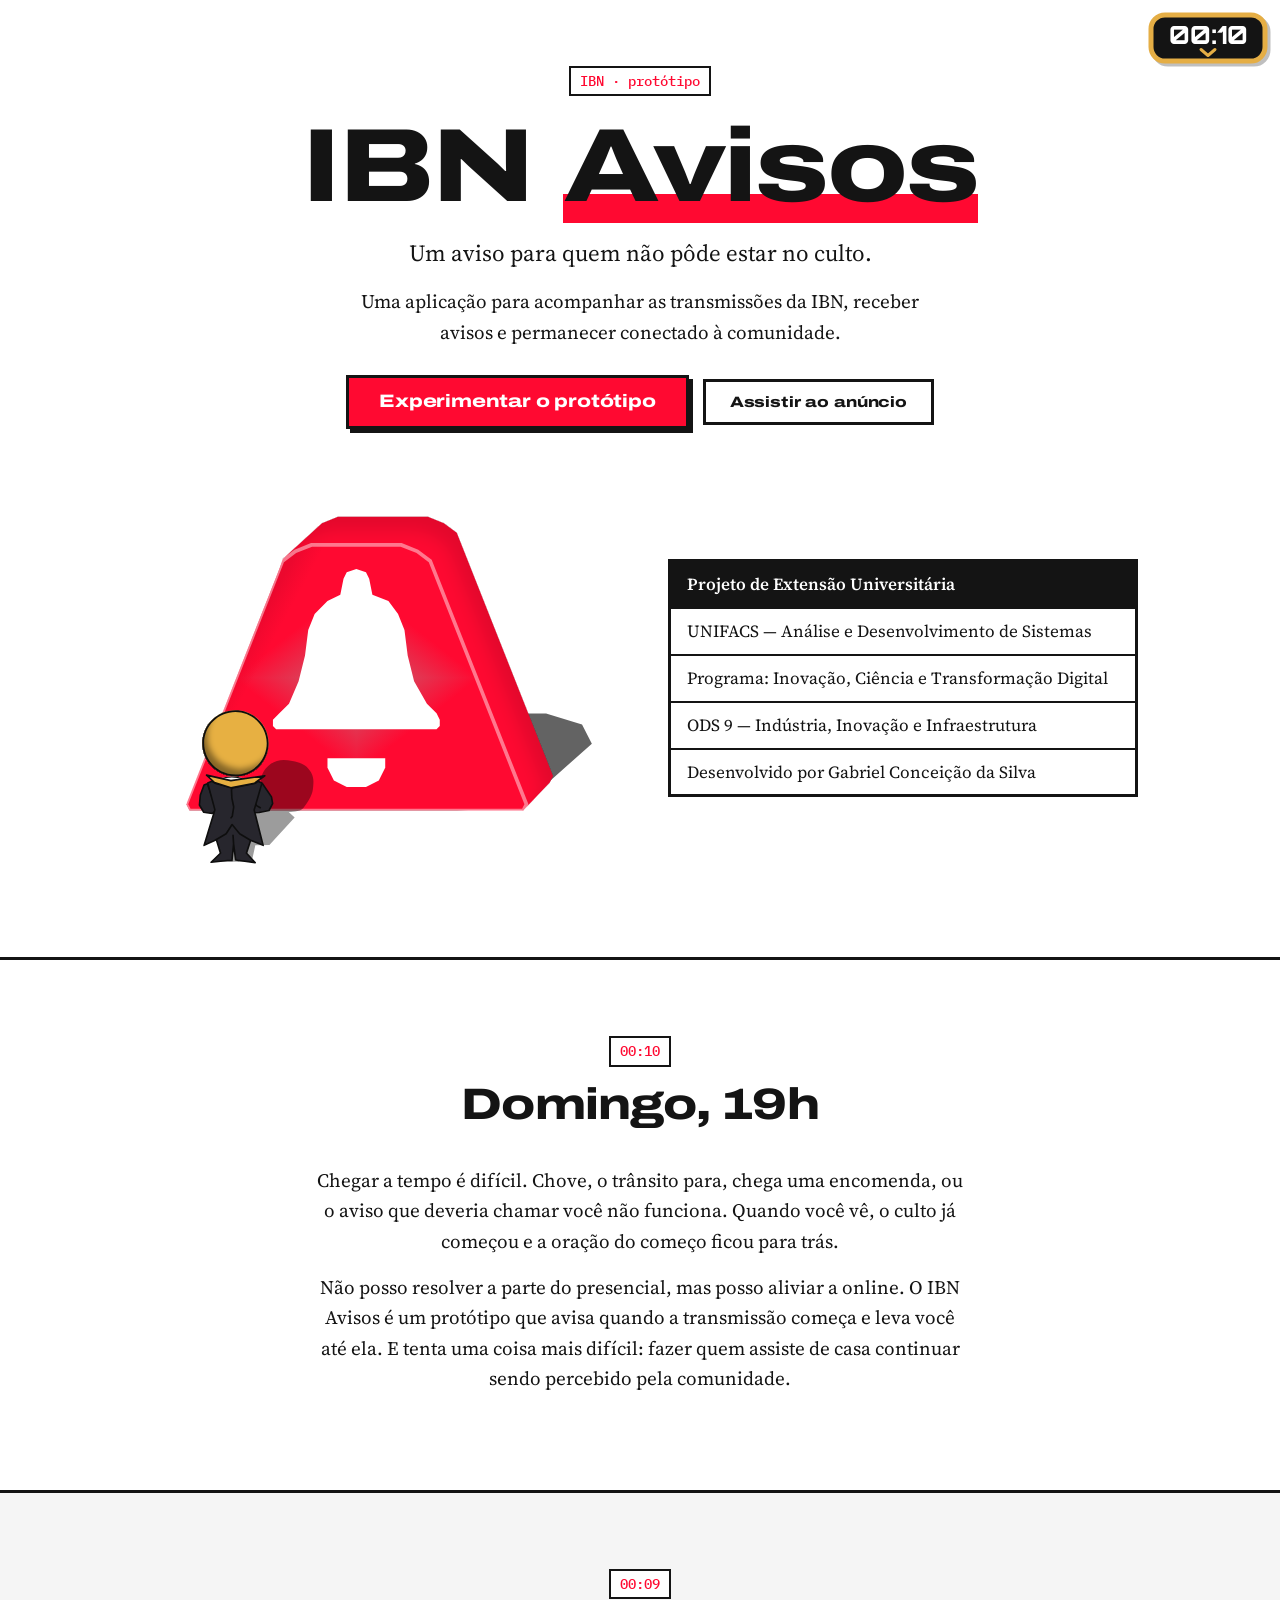
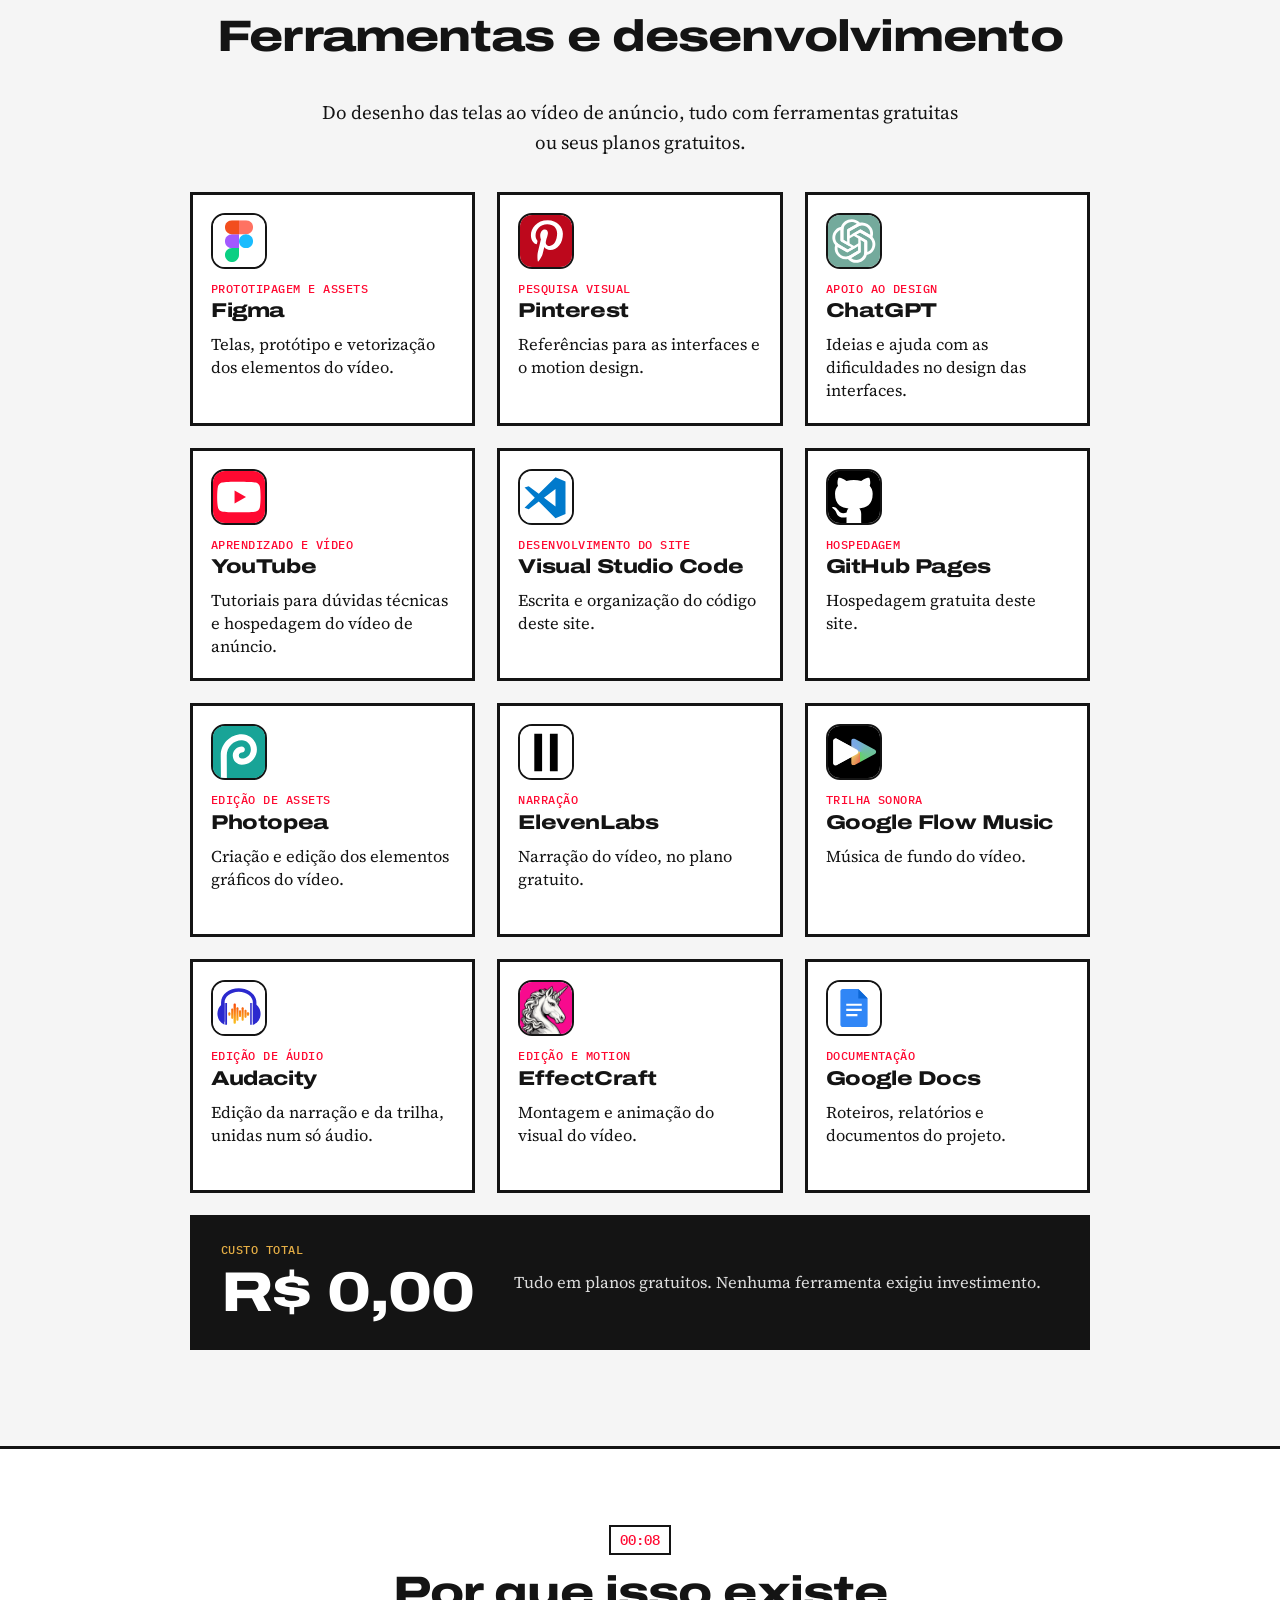
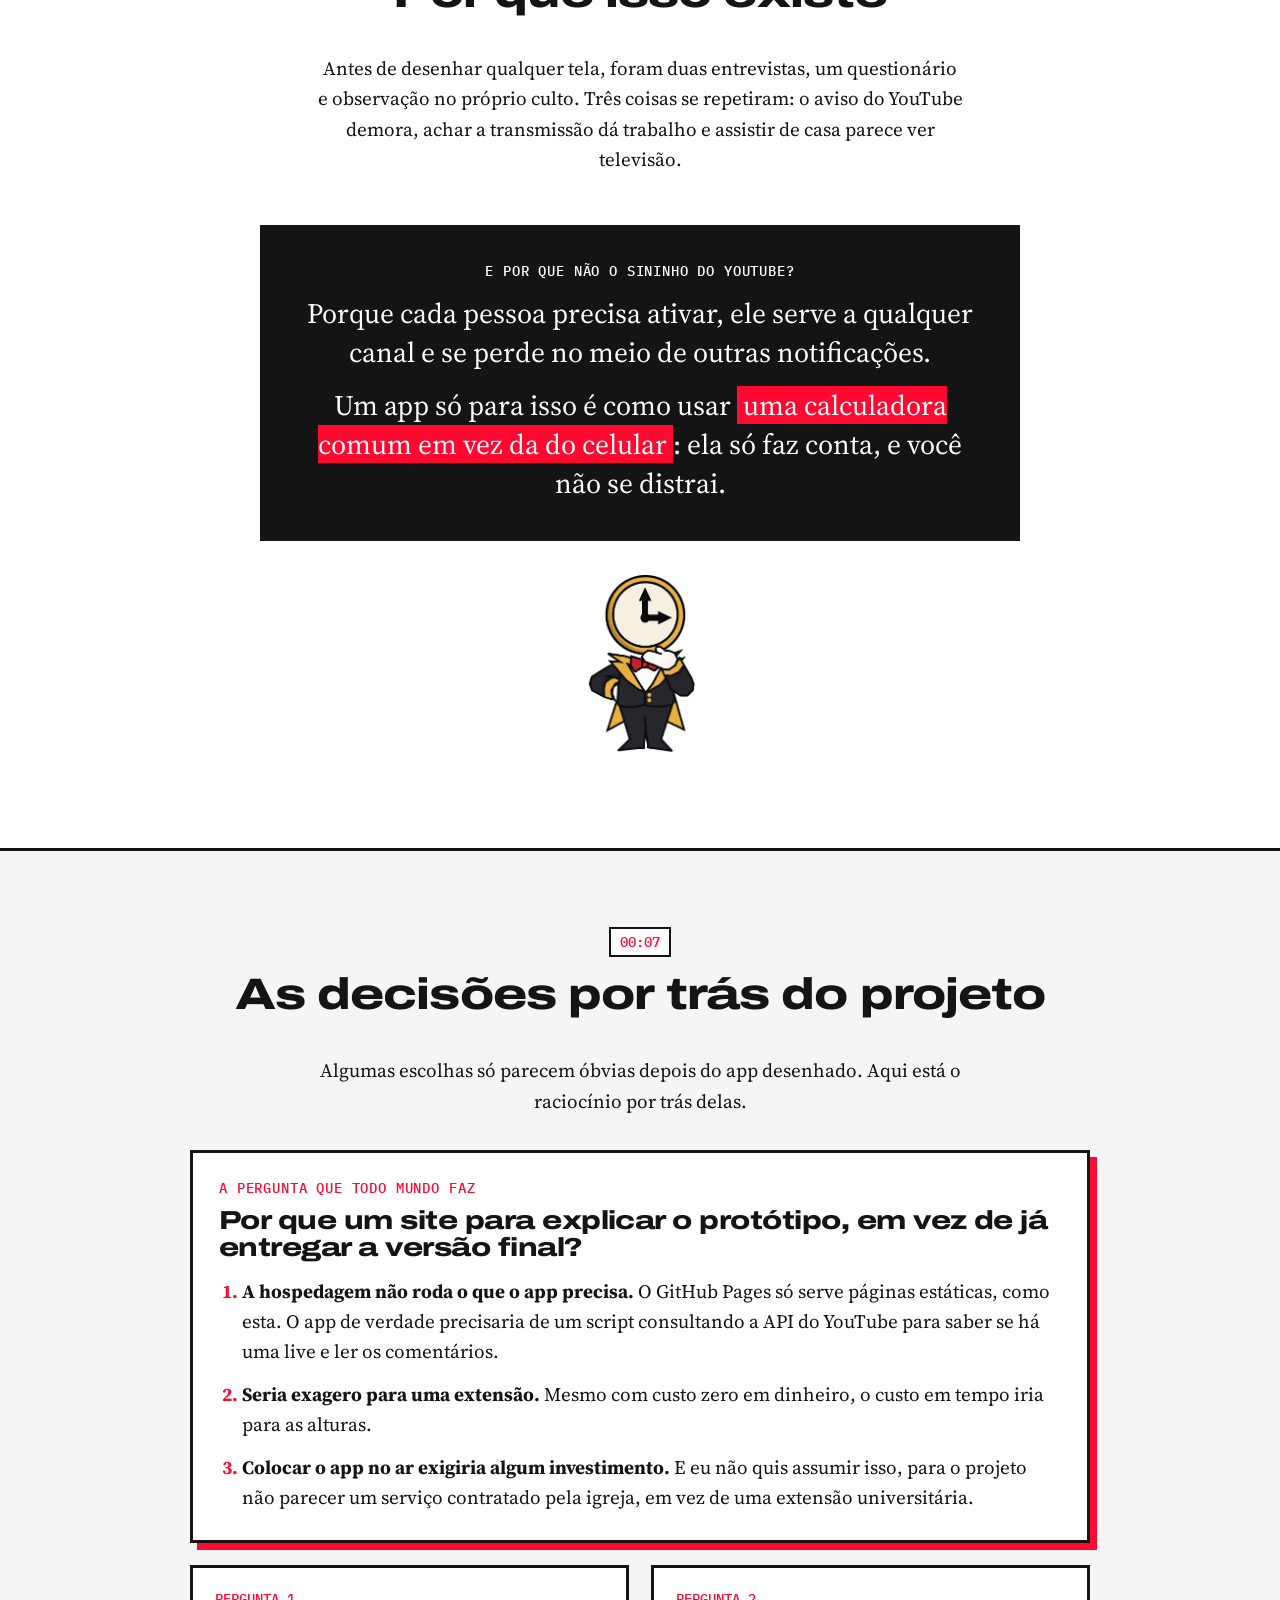
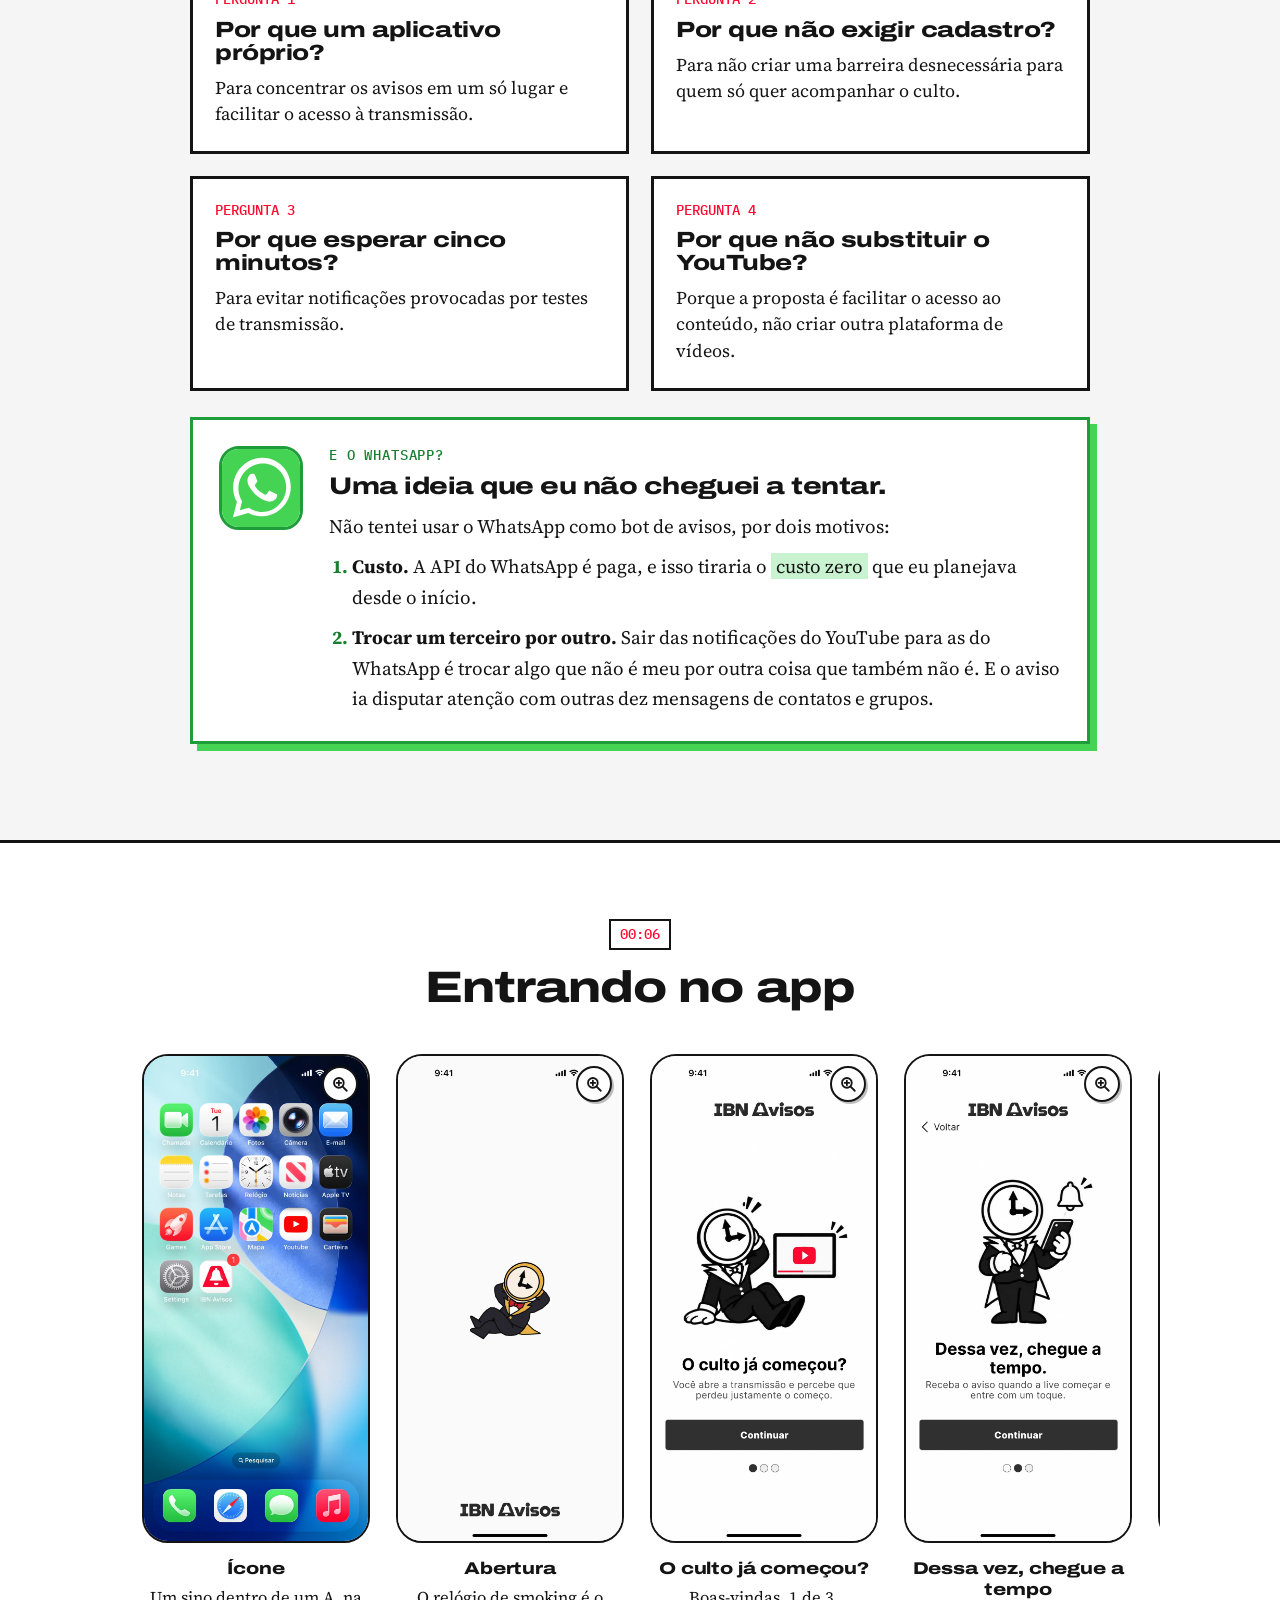
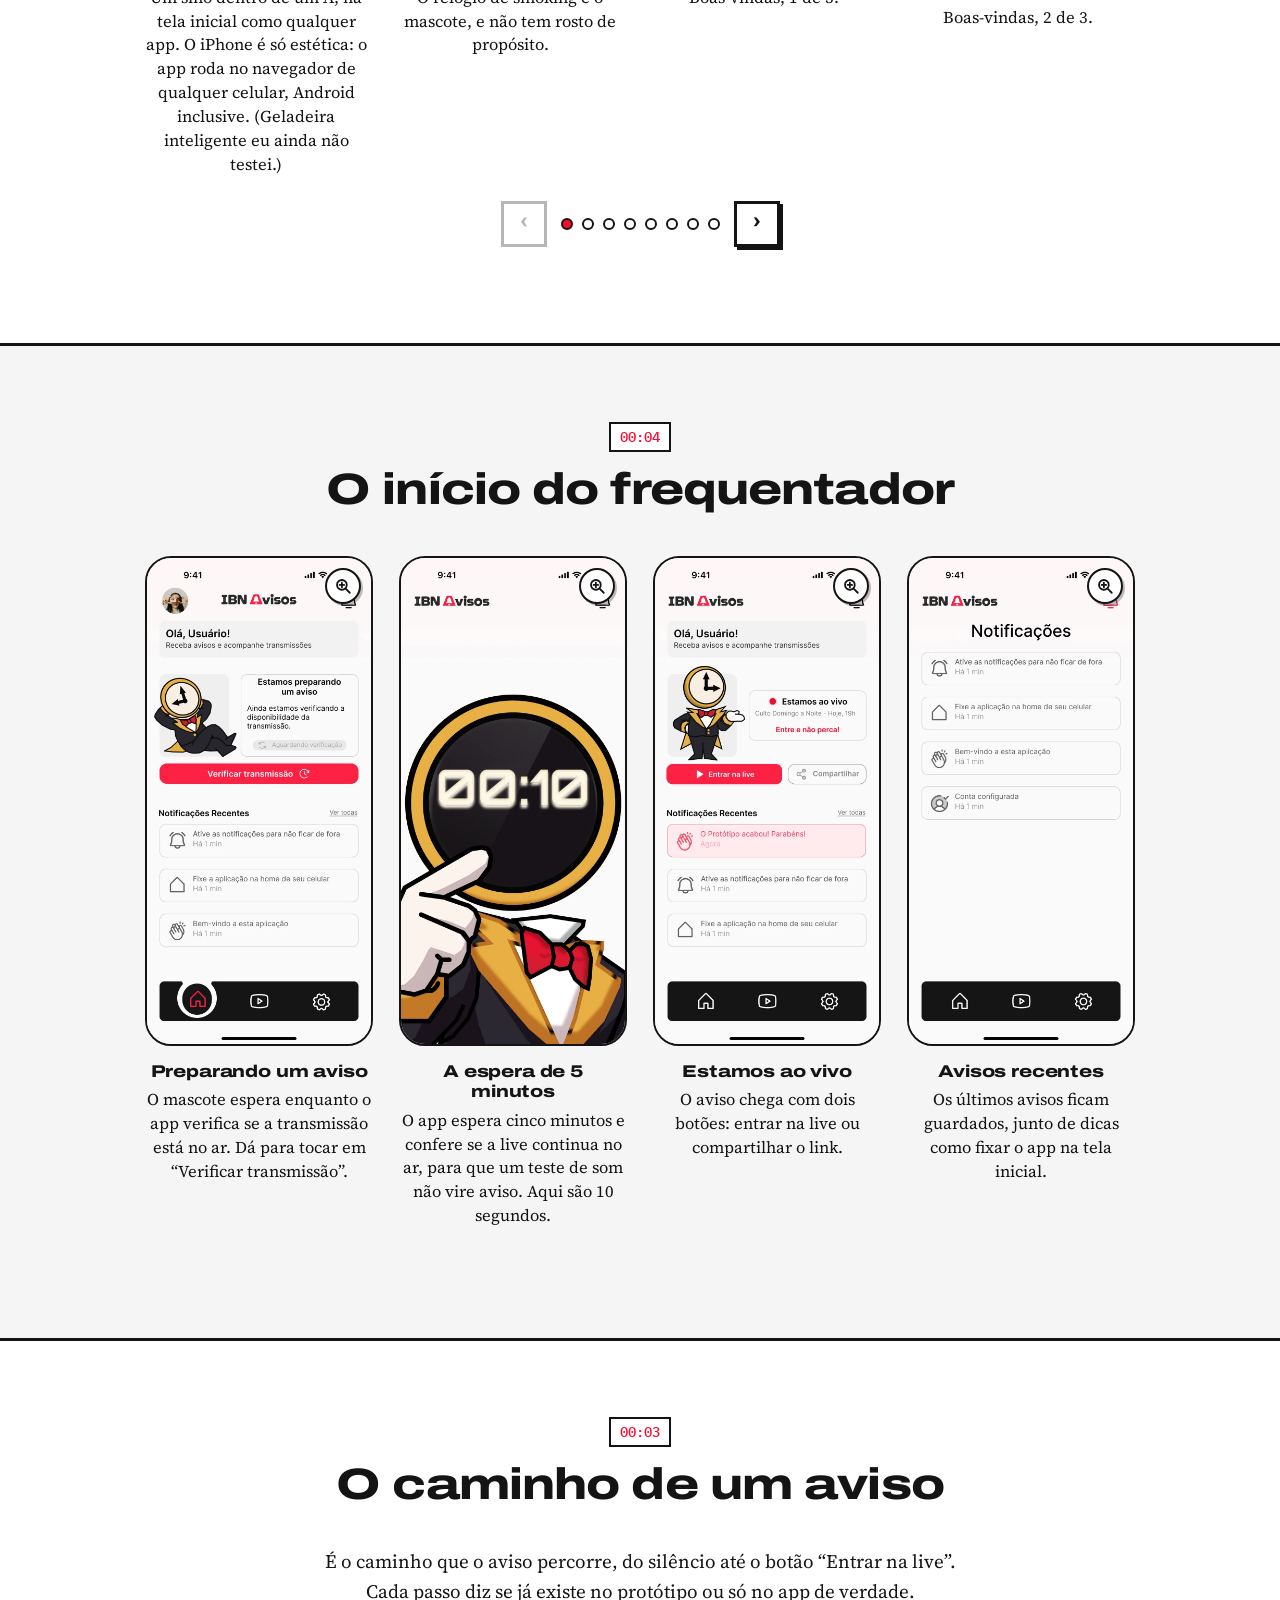
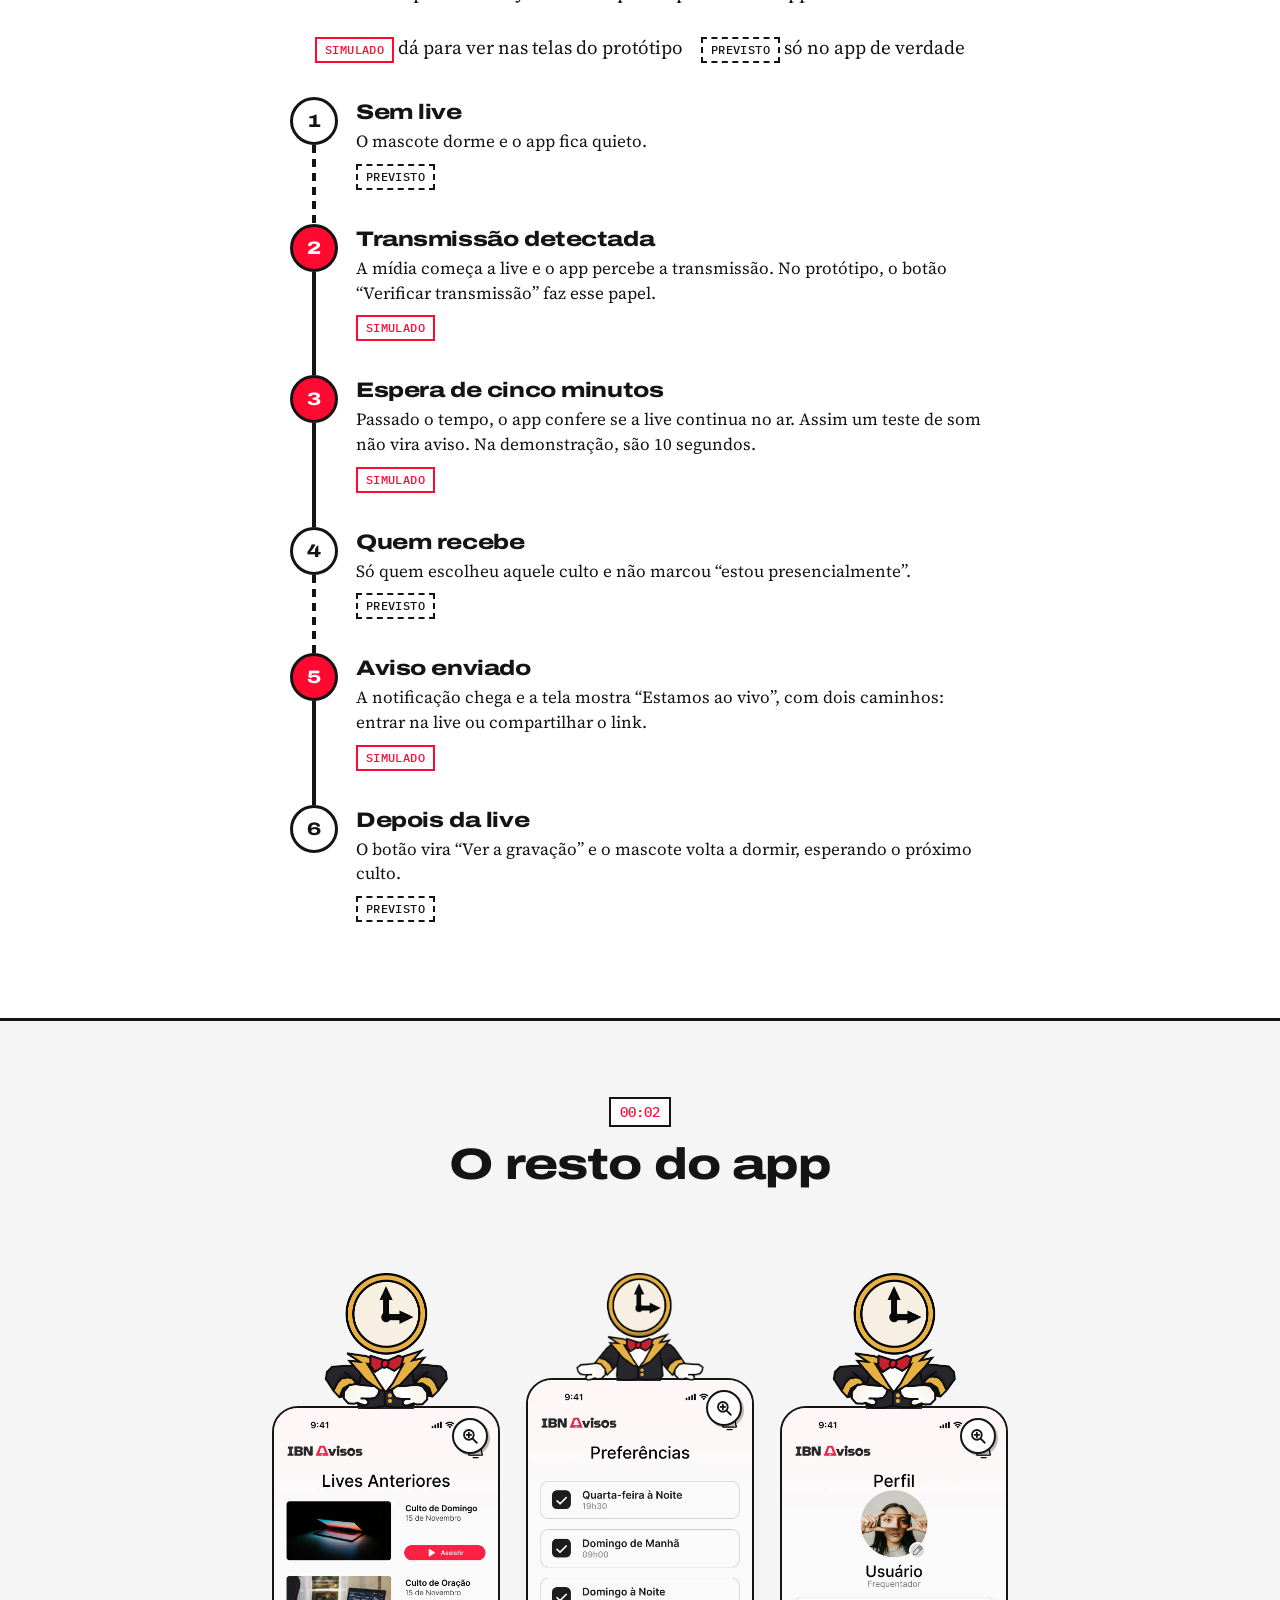
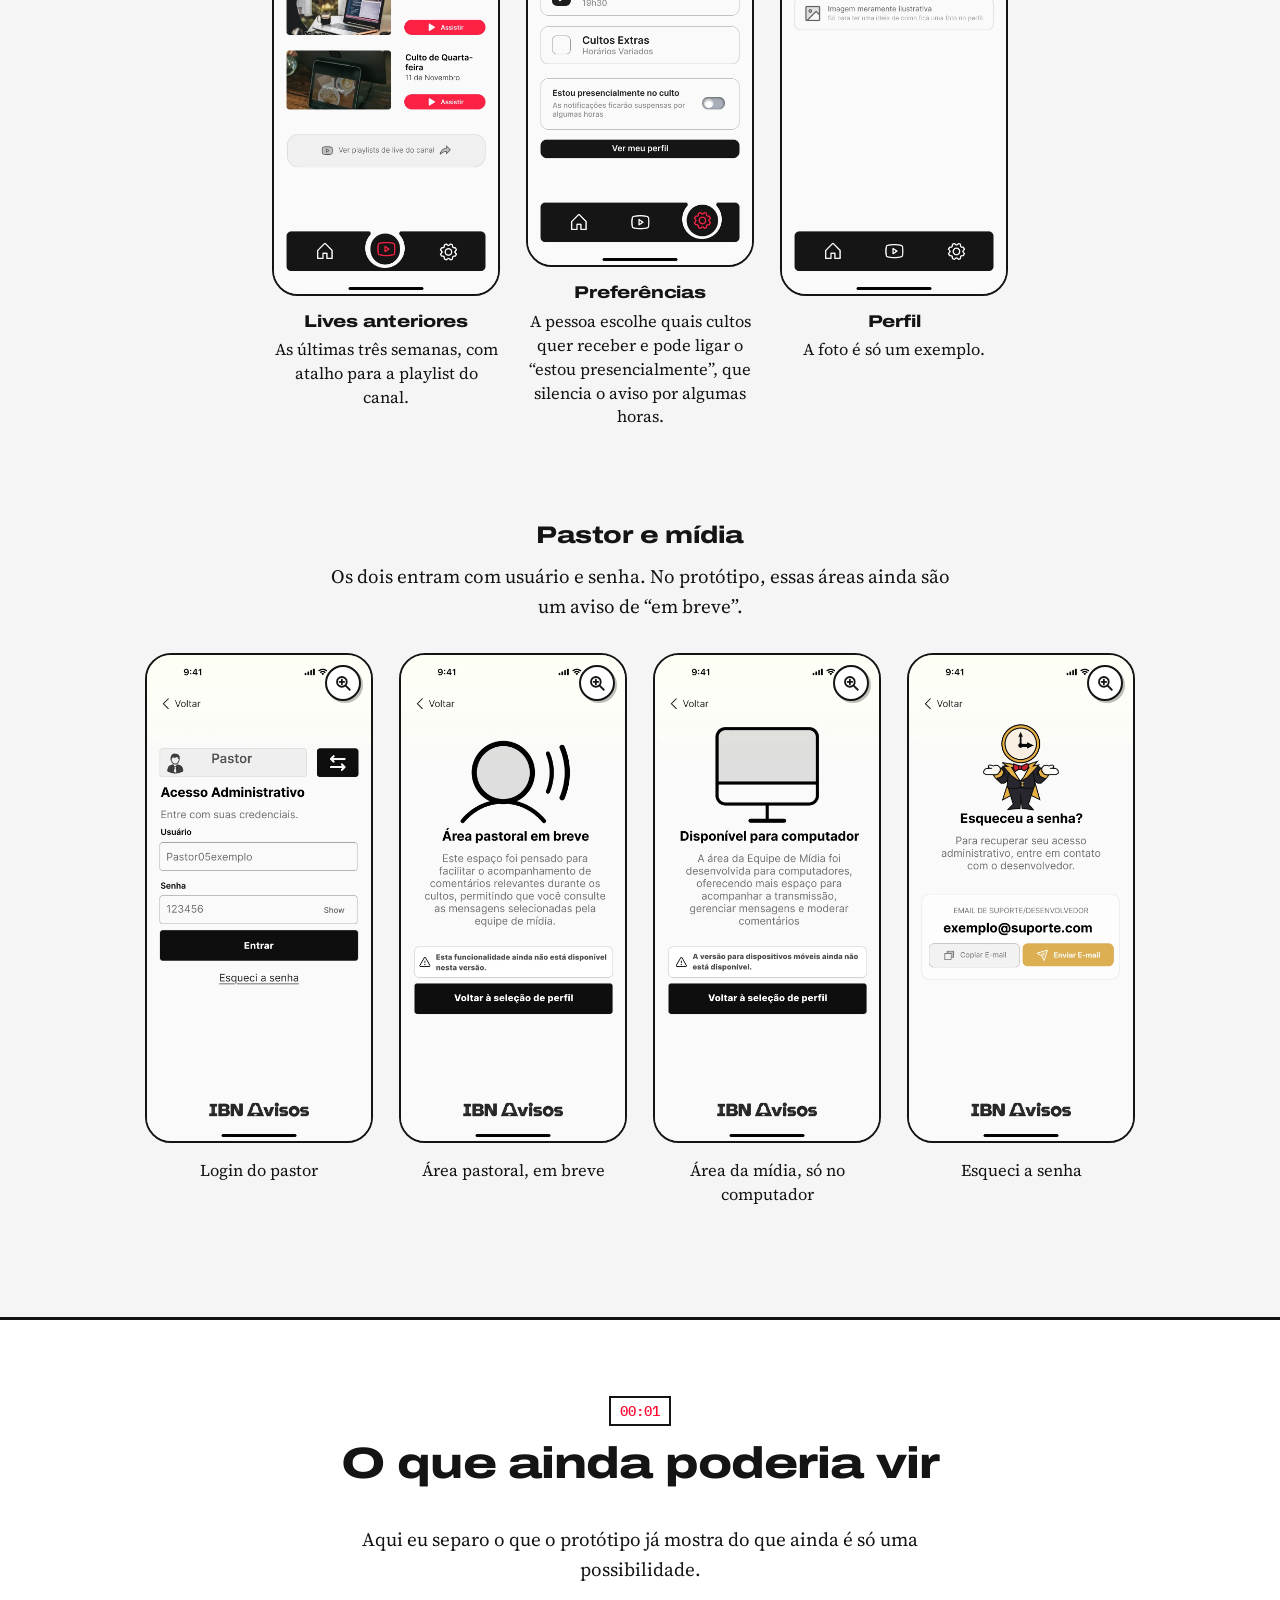
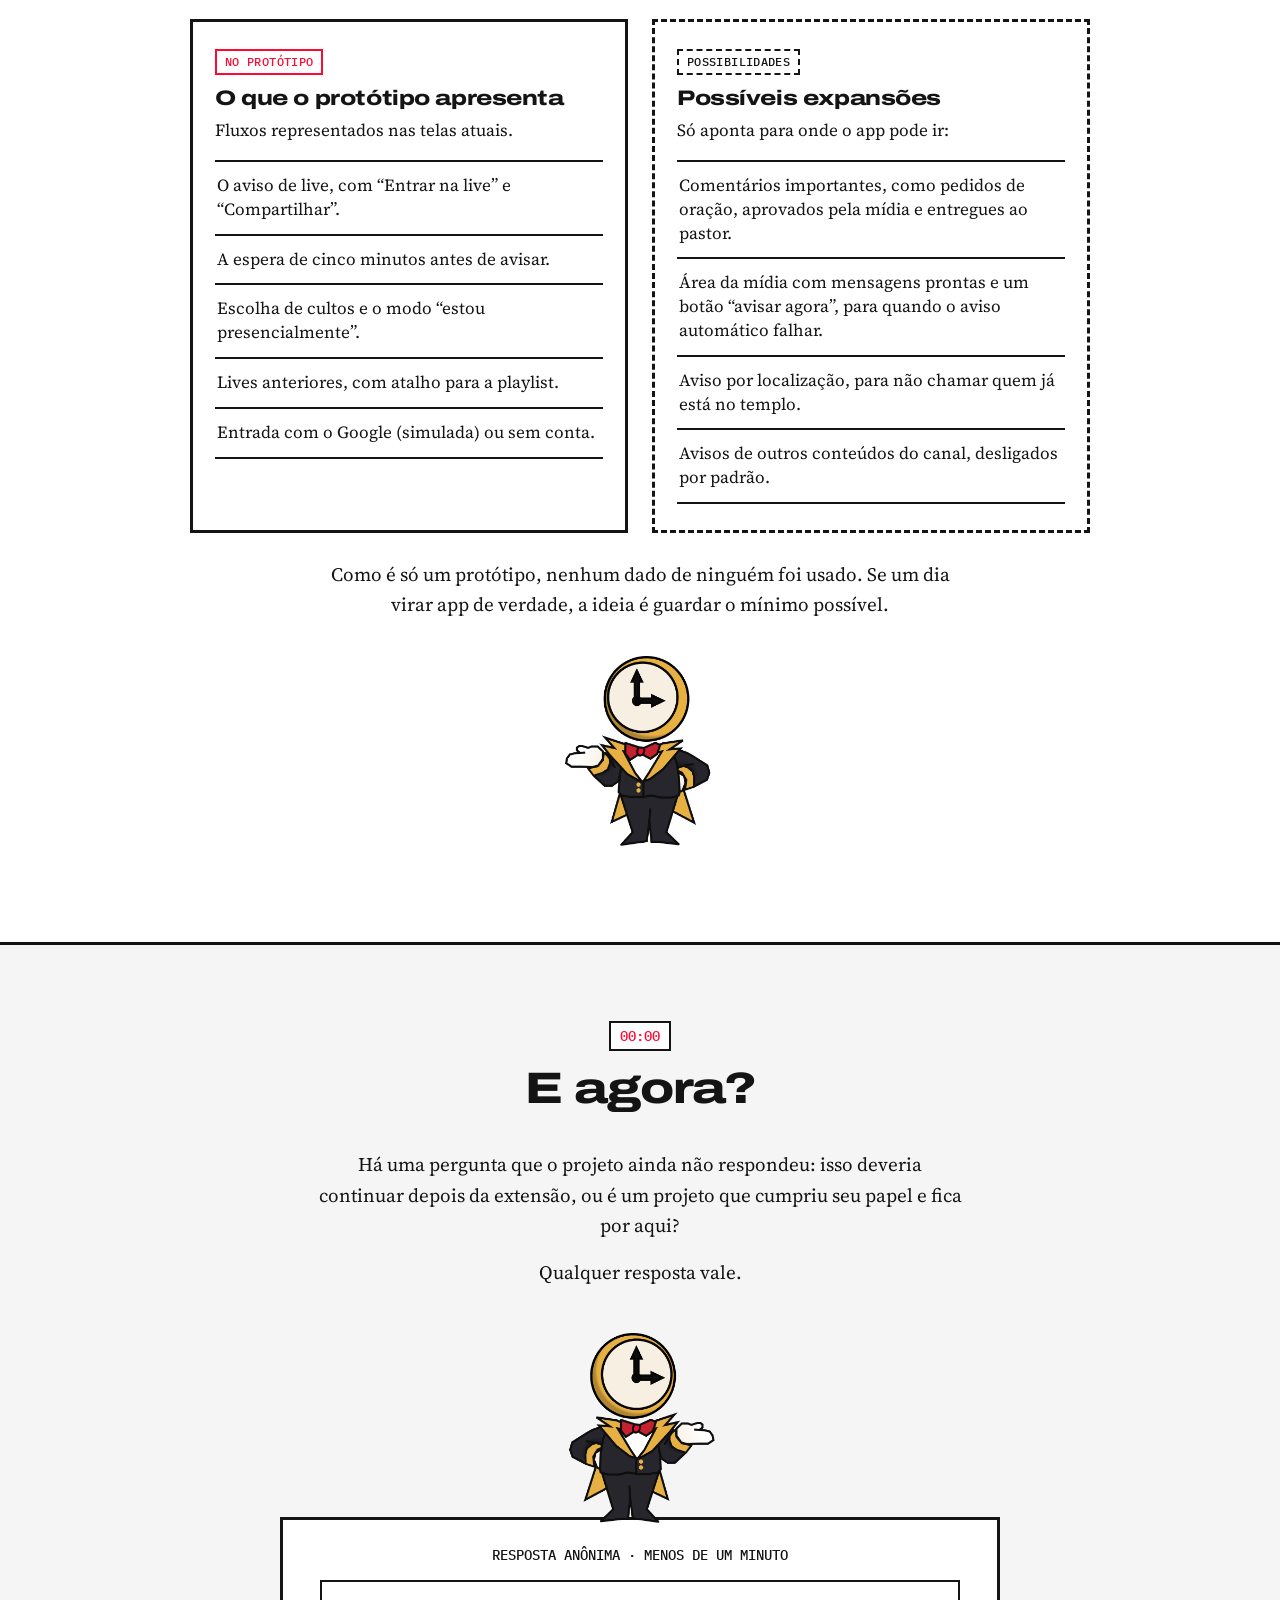
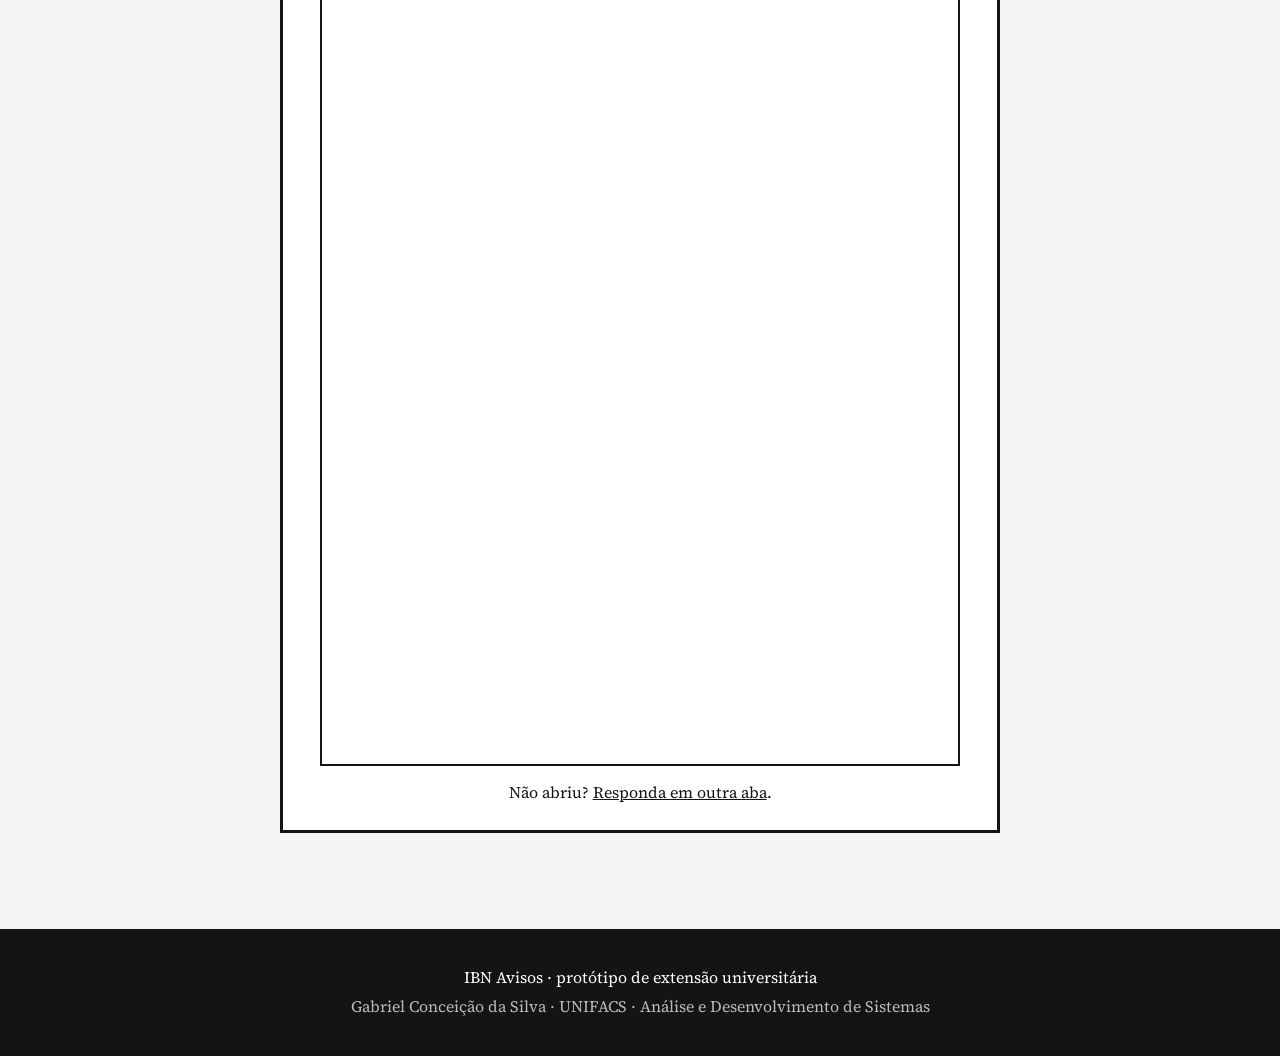
==== commit db49ca12: "Atualização: Adição de Página anuncio.html e prototipo.html" ====
--- a/index.html
+++ b/index.html
@@ -19,7 +19,7 @@
 <link rel="preconnect" href="https://fonts.gstatic.com" crossorigin>
 <link href="https://fonts.googleapis.com/css2?family=Archivo:wdth,wght@125,800&family=IBM+Plex+Mono:wght@500&family=Orbitron:wght@800&family=Source+Serif+4:wght@400;600&display=swap" rel="stylesheet">
 <style>
-:root{--red:#ff0931;--ink:#141414;--gold:#e5ae45;--cinza:#f5f5f5;--sec:76px;--grp:100px}
+:root{--red:#ff0931;--ink:#141414;--gold:#e5ae45;--cinza:#f5f5f5;--sec:76px;--grp:80px;--gut:22px}
 *{box-sizing:border-box;margin:0}
 html{scroll-behavior:smooth}
 body{background:#fff;color:var(--ink);font:19px/1.6 "Source Serif 4",Georgia,serif;text-align:center;overflow-x:hidden}
@@ -65,19 +65,32 @@
 .grp{margin-top:var(--grp)}
 .grp:first-of-type{margin-top:0}
 .grp h3{font-size:24px;margin-bottom:12px}
-.grp .tx{margin-bottom:34px}
-.row{display:grid;gap:34px;justify-content:center;align-items:end}
-.r2{grid-template-columns:repeat(2,minmax(0,290px))}
-.r3{grid-template-columns:repeat(3,minmax(0,290px))}
-.r4{grid-template-columns:repeat(4,minmax(0,250px));gap:26px}
-.fg{margin:0 auto;width:100%}
+.grp .tx{margin-bottom:26px}
+.fg{margin:0;width:100%}
+/* carrossel */
+.car{--sw:228px}
+.trk{display:flex;align-items:flex-start;gap:26px;overflow-x:auto;scroll-snap-type:x mandatory;margin:0 calc(var(--gut) * -1);padding:6px var(--gut) 14px;scroll-padding:0 var(--gut);scrollbar-width:none;overscroll-behavior-x:contain;position:relative;-webkit-overflow-scrolling:touch}
+.trk::-webkit-scrollbar{display:none}
+.trk>.fg{flex:0 0 var(--sw);width:var(--sw);scroll-snap-align:start}
+.trk>.fg:first-child{margin-left:auto}
+.trk>.fg:last-child{margin-right:auto}
+.trk:focus-visible{outline:3px solid var(--red);outline-offset:-3px}
+.ctl{display:flex;align-items:center;justify-content:center;gap:14px;margin-top:10px}
+.ar{width:46px;height:46px;border:3px solid var(--ink);background:#fff;color:var(--ink);font:800 22px/1 Archivo,sans-serif;cursor:pointer;display:grid;place-items:center;padding:0 0 3px;box-shadow:3px 3px 0 var(--ink)}
+.ar:hover:not(:disabled){background:var(--ink);color:#fff}
+.ar:disabled{opacity:.3;cursor:default;box-shadow:none}
+.dts{display:flex;gap:9px;align-items:center}
+.dts button{position:relative;width:12px;height:12px;border-radius:50%;border:2px solid var(--ink);background:#fff;padding:0;cursor:pointer}
+.dts button::after{content:"";position:absolute;inset:-10px -5px}
+.dts button.on{background:var(--red)}
+.car.fit .ctl{display:none}
 .scr{width:100%;border:2px solid var(--ink);border-radius:26px;background:#fff}
 .zw{position:relative}
 .lupa{position:absolute;top:12px;right:12px;width:36px;height:36px;padding:0;display:grid;place-items:center;background:#fff;color:var(--ink);border:2px solid var(--ink);border-radius:50%;cursor:zoom-in;box-shadow:2px 2px 0 rgba(0,0,0,.25)}
 .lupa::after{content:"";position:absolute;inset:-4px}
 .lupa:hover{background:var(--ink);color:#fff}
 .lupa svg{width:18px;height:18px}
-.mm{position:relative;z-index:1;display:block;width:56%;margin:0 auto -3px}
+.mm{position:relative;z-index:1;display:block;width:56%;height:auto;margin:0 auto -3px}
 figcaption{margin-top:16px;font-size:16.5px;line-height:1.45}
 figcaption b{display:block;font:800 17px/1.2 Archivo,sans-serif;font-stretch:125%;letter-spacing:-.01em;margin-bottom:6px}
 .lista{max-width:640px;margin:24px auto 0;padding:0;list-style:none;border-top:2px solid var(--ink);text-align:left}
@@ -103,6 +116,12 @@
 .q .n{color:var(--red);margin-bottom:10px;display:block}
 .q h3{font-size:22px;margin-bottom:10px}
 .q p{font-size:18px;line-height:1.45}
+.why{max-width:900px;margin:34px auto 22px;background:#fff;border:3px solid var(--ink);box-shadow:7px 7px 0 var(--red);padding:26px 26px 28px;text-align:left}
+.why .mono{color:var(--red);letter-spacing:.06em;display:block;margin-bottom:10px}
+.why h3{font-size:clamp(21px,3vw,26px);margin-bottom:14px}
+.why ol{margin:12px 0 0 1.2em;padding:0}
+.why li{margin-top:12px}
+.why li::marker{color:var(--red);font-weight:700}
 .zap{max-width:900px;margin:26px auto 0;background:#fff;color:var(--ink);text-align:left;padding:26px 26px 28px;border:3px solid #1f9d3b;box-shadow:7px 7px 0 #45d354;display:grid;grid-template-columns:84px 1fr;gap:22px 26px;align-items:start}
 .zap .zi{width:84px;height:84px;border:3px solid #1f9d3b;border-radius:20px;overflow:hidden;background:#45d354}
 .zap .zi img{width:100%;height:100%}
@@ -184,12 +203,12 @@
 @media(max-width:820px){
  .hero{grid-template-columns:1fr;grid-template-areas:"titulo" "pair" "ficha";gap:34px}
  .pair{max-width:420px;margin:0 auto}
- .r3,.r4{grid-template-columns:repeat(2,minmax(0,260px))}
  #rel svg{width:96px}
  .dec,.dois{grid-template-columns:1fr}
 }
 @media(max-width:520px){
- :root{--sec:54px;--grp:70px}
+ .why{padding:20px 18px 22px;box-shadow:5px 5px 0 var(--red)}
+ :root{--sec:54px;--grp:56px;--gut:18px}
  body{font-size:18px}
  .hero{padding:84px 18px 54px;gap:28px}
  .w{padding:0 18px}
@@ -197,8 +216,8 @@
  .desc{font-size:17.5px}
  .acoes{flex-direction:column;align-items:stretch;gap:12px}
  .btn.p{font-size:17px}
- .r2,.r3,.r4{grid-template-columns:minmax(0,218px)}
- .row{gap:30px}
+ .car{--sw:min(66vw,260px)}
+ .trk{gap:18px}
  .voto{padding:20px 12px;margin-top:185px}.voto .mm{width:110px}.callout{padding:26px 20px}
  #men{min-width:220px}
  .tools{grid-template-columns:1fr}
@@ -218,8 +237,8 @@
  .lupa{width:34px;height:34px;top:10px;right:10px}
 }
 @media(max-width:360px){
+ :root{--gut:14px}
  .w{padding:0 14px}
- .r2,.r3,.r4{grid-template-columns:minmax(0,210px)}
  .btn.p{padding:14px 16px}
  #rel svg{width:88px}
 }
@@ -243,10 +262,8 @@
 <p class="sub">Um aviso para quem não pôde estar no culto.</p>
 <p class="desc">Uma aplicação para acompanhar as transmissões da IBN, receber avisos e permanecer conectado à comunidade.</p>
 <div class="acoes">
-<!-- PLACEHOLDER: troque href="#placeholder-prototipo" pelo link definitivo do protótipo (Figma otimizado ou página própria) e remova data-placeholder. -->
-<a class="btn p" href="#placeholder-prototipo" data-placeholder="o link do protótipo">Experimentar o protótipo</a>
-<!-- PLACEHOLDER: troque href="#placeholder-anuncio" pelo link da página do vídeo de apresentação e remova data-placeholder. -->
-<a class="btn s" href="#placeholder-anuncio" data-placeholder="o link do anúncio">Assistir ao anúncio</a>
+<a class="btn p" href="prototipo.html">Experimentar o protótipo</a>
+<a class="btn s" href="anuncio.html">Assistir ao anúncio</a>
 </div>
 </div>
 <div class="pair"><img src="img/hero.svg" width="1125" height="1024" alt="O ícone do IBN Avisos, um sino branco sobre uma forma vermelha, e o mascote de smoking, de costas, olhando para ele"></div>
@@ -263,30 +280,30 @@
 <section data-t="00:10" data-n="Domingo, 19h" id="s10"><div class="w">
 <div class="hd"><span class="mono st">00:10</span><h2>Domingo, 19h</h2></div>
 <div class="tx">
-<p>Não importa onde você esteja, seja presencialmente ou online, chegar a tempo é difícil. Chove, o trânsito para, chega uma encomenda, o micro-ondas apita, ou o aviso que deveria chamar você não funciona. Quando você vê, o culto já começou e a oração do começo ficou para trás.</p>
-<p>Como não posso resolver a parte do presencial, posso tentar aliviar a online. O IBN Avisos é um protótipo de aplicação feito para esse momento. Ele avisa quando a transmissão começa e leva a pessoa até ela. E tenta uma coisa mais difícil: fazer quem assiste de casa continuar sendo percebido pela comunidade.</p>
-</div>
-</div></section>
-
-<!-- 00:09 — Ferramentas (conforme o relatório de ferramentas). Cartões iguais: ícone, etapa, nome e descrição. -->
+<p>Chegar a tempo é difícil. Chove, o trânsito para, chega uma encomenda, ou o aviso que deveria chamar você não funciona. Quando você vê, o culto já começou e a oração do começo ficou para trás.</p>
+<p>Não posso resolver a parte do presencial, mas posso aliviar a online. O IBN Avisos é um protótipo que avisa quando a transmissão começa e leva você até ela. E tenta uma coisa mais difícil: fazer quem assiste de casa continuar sendo percebido pela comunidade.</p>
+</div>
+</div></section>
+
+<!-- 00:09 — Ferramentas -->
 <section class="g" data-t="00:09" data-n="Ferramentas e desenvolvimento" id="s9"><div class="w">
 <div class="hd"><span class="mono st">00:09</span><h2>Ferramentas e desenvolvimento</h2></div>
-<div class="tx"><p>Do desenho das telas ao vídeo de anúncio, tudo foi feito com ferramentas gratuitas ou com seus planos gratuitos.</p></div>
+<div class="tx"><p>Do desenho das telas ao vídeo de anúncio, tudo com ferramentas gratuitas ou seus planos gratuitos.</p></div>
 <div class="tools" style="margin-top:34px">
-<article class="tool"><span class="ic"><img src="img/tools/figma-icon.svg" width="56" height="56" loading="lazy" decoding="async" alt=""></span><div><p class="mono fin">PROTOTIPAGEM E ASSETS</p><h3>Figma</h3></div><p>Telas e protótipo da aplicação, e a vetorização dos elementos gráficos do vídeo.</p></article>
-<article class="tool"><span class="ic"><img src="img/tools/pinterest-icon.svg" width="56" height="56" loading="lazy" decoding="async" alt=""></span><div><p class="mono fin">PESQUISA VISUAL</p><h3>Pinterest</h3></div><p>Referências para as interfaces e para a composição e o motion design do vídeo.</p></article>
-<article class="tool"><span class="ic"><img src="img/tools/chatgpt-icon.svg" width="56" height="56" loading="lazy" decoding="async" alt=""></span><div><p class="mono fin">APOIO AO DESIGN</p><h3>ChatGPT</h3></div><p>Ideias, sugestões de design e ajuda com as dificuldades na criação das interfaces.</p></article>
-<article class="tool"><span class="ic"><img src="img/tools/youtube-icon.svg" width="56" height="56" loading="lazy" decoding="async" alt=""></span><div><p class="mono fin">APRENDIZADO E VÍDEO</p><h3>YouTube</h3></div><p>Tutoriais para tirar dúvidas técnicas e a hospedagem do vídeo de anúncio, para ver e rever quando quiser.</p></article>
-<article class="tool"><span class="ic"><img src="img/tools/vscode-icon.svg" width="56" height="56" loading="lazy" decoding="async" alt=""></span><div><p class="mono fin">DESENVOLVIMENTO DO SITE</p><h3>Visual Studio Code</h3></div><p>Escrita, edição e organização do código deste site de apresentação.</p></article>
-<article class="tool"><span class="ic"><img src="img/tools/github-pages-icon.svg" width="56" height="56" loading="lazy" decoding="async" alt=""></span><div><p class="mono fin">HOSPEDAGEM</p><h3>GitHub Pages</h3></div><p>Hospedagem gratuita deste site de apresentação.</p></article>
-<article class="tool"><span class="ic"><img src="img/tools/photopea-icon.svg" width="56" height="56" loading="lazy" decoding="async" alt=""></span><div><p class="mono fin">EDIÇÃO DE ASSETS</p><h3>Photopea</h3></div><p>Criação e edição dos elementos gráficos usados no vídeo.</p></article>
-<article class="tool"><span class="ic"><img src="img/tools/elevenlabs-icon.svg" width="56" height="56" loading="lazy" decoding="async" alt=""></span><div><p class="mono fin">NARRAÇÃO</p><h3>ElevenLabs</h3></div><p>Geração da narração usada no vídeo, no plano gratuito.</p></article>
-<article class="tool"><span class="ic"><img src="img/tools/googleflowmusic-icon.svg" width="56" height="56" loading="lazy" decoding="async" alt=""></span><div><p class="mono fin">TRILHA SONORA</p><h3>Google Flow Music</h3></div><p>Geração da música de fundo do vídeo.</p></article>
-<article class="tool"><span class="ic"><img src="img/tools/audacity-icon.svg" width="56" height="56" loading="lazy" decoding="async" alt=""></span><div><p class="mono fin">EDIÇÃO DE ÁUDIO</p><h3>Audacity</h3></div><p>Edição da narração e da trilha sonora, unindo tudo num só áudio antes de receber o visual.</p></article>
-<article class="tool"><span class="ic"><img src="img/tools/effectcraft-icon.png" width="56" height="56" loading="lazy" decoding="async" alt=""></span><div><p class="mono fin">EDIÇÃO E MOTION</p><h3>EffectCraft</h3></div><p>Montagem e animação do visual do vídeo, colocado por cima do áudio já integrado.</p></article>
-<article class="tool"><span class="ic"><img src="img/tools/googledocs-icon.svg" width="56" height="56" loading="lazy" decoding="async" alt=""></span><div><p class="mono fin">DOCUMENTAÇÃO</p><h3>Google Docs</h3></div><p>Roteiros, relatórios e demais documentos do projeto.</p></article>
-</div>
-<div class="tools1"><article class="tool zero"><div><p class="mono fin">CUSTO TOTAL</p><h3>R$ 0,00</h3></div><p>Tudo em planos gratuitos ou serviços sem custo. Nenhum software ou plataforma exigiu investimento.</p></article></div>
+<article class="tool"><span class="ic"><img src="img/tools/figma-icon.svg" width="56" height="56" loading="lazy" decoding="async" alt=""></span><div><p class="mono fin">PROTOTIPAGEM E ASSETS</p><h3>Figma</h3></div><p>Telas, protótipo e vetorização dos elementos do vídeo.</p></article>
+<article class="tool"><span class="ic"><img src="img/tools/pinterest-icon.svg" width="56" height="56" loading="lazy" decoding="async" alt=""></span><div><p class="mono fin">PESQUISA VISUAL</p><h3>Pinterest</h3></div><p>Referências para as interfaces e o motion design.</p></article>
+<article class="tool"><span class="ic"><img src="img/tools/chatgpt-icon.svg" width="56" height="56" loading="lazy" decoding="async" alt=""></span><div><p class="mono fin">APOIO AO DESIGN</p><h3>ChatGPT</h3></div><p>Ideias e ajuda com as dificuldades no design das interfaces.</p></article>
+<article class="tool"><span class="ic"><img src="img/tools/youtube-icon.svg" width="56" height="56" loading="lazy" decoding="async" alt=""></span><div><p class="mono fin">APRENDIZADO E VÍDEO</p><h3>YouTube</h3></div><p>Tutoriais para dúvidas técnicas e hospedagem do vídeo de anúncio.</p></article>
+<article class="tool"><span class="ic"><img src="img/tools/vscode-icon.svg" width="56" height="56" loading="lazy" decoding="async" alt=""></span><div><p class="mono fin">DESENVOLVIMENTO DO SITE</p><h3>Visual Studio Code</h3></div><p>Escrita e organização do código deste site.</p></article>
+<article class="tool"><span class="ic"><img src="img/tools/github-pages-icon.svg" width="56" height="56" loading="lazy" decoding="async" alt=""></span><div><p class="mono fin">HOSPEDAGEM</p><h3>GitHub Pages</h3></div><p>Hospedagem gratuita deste site.</p></article>
+<article class="tool"><span class="ic"><img src="img/tools/photopea-icon.svg" width="56" height="56" loading="lazy" decoding="async" alt=""></span><div><p class="mono fin">EDIÇÃO DE ASSETS</p><h3>Photopea</h3></div><p>Criação e edição dos elementos gráficos do vídeo.</p></article>
+<article class="tool"><span class="ic"><img src="img/tools/elevenlabs-icon.svg" width="56" height="56" loading="lazy" decoding="async" alt=""></span><div><p class="mono fin">NARRAÇÃO</p><h3>ElevenLabs</h3></div><p>Narração do vídeo, no plano gratuito.</p></article>
+<article class="tool"><span class="ic"><img src="img/tools/googleflowmusic-icon.svg" width="56" height="56" loading="lazy" decoding="async" alt=""></span><div><p class="mono fin">TRILHA SONORA</p><h3>Google Flow Music</h3></div><p>Música de fundo do vídeo.</p></article>
+<article class="tool"><span class="ic"><img src="img/tools/audacity-icon.svg" width="56" height="56" loading="lazy" decoding="async" alt=""></span><div><p class="mono fin">EDIÇÃO DE ÁUDIO</p><h3>Audacity</h3></div><p>Edição da narração e da trilha, unidas num só áudio.</p></article>
+<article class="tool"><span class="ic"><img src="img/tools/effectcraft-icon.png" width="56" height="56" loading="lazy" decoding="async" alt=""></span><div><p class="mono fin">EDIÇÃO E MOTION</p><h3>EffectCraft</h3></div><p>Montagem e animação do visual do vídeo.</p></article>
+<article class="tool"><span class="ic"><img src="img/tools/googledocs-icon.svg" width="56" height="56" loading="lazy" decoding="async" alt=""></span><div><p class="mono fin">DOCUMENTAÇÃO</p><h3>Google Docs</h3></div><p>Roteiros, relatórios e documentos do projeto.</p></article>
+</div>
+<div class="tools1"><article class="tool zero"><div><p class="mono fin">CUSTO TOTAL</p><h3>R$ 0,00</h3></div><p>Tudo em planos gratuitos. Nenhuma ferramenta exigiu investimento.</p></article></div>
 </div></section>
 
 <!-- 00:08 -->
@@ -304,22 +321,31 @@
 <!-- 00:07 -->
 <section class="g" data-t="00:07" data-n="As decisões por trás do projeto" id="s7"><div class="w">
 <div class="hd"><span class="mono st">00:07</span><h2>As decisões por trás do projeto</h2></div>
-<div class="tx"><p>Algumas escolhas parecem óbvias depois que o app está desenhado. Não eram. Aqui está o raciocínio por trás de quatro delas.</p></div>
-<div class="dec" style="margin-top:34px">
+<div class="tx"><p>Algumas escolhas só parecem óbvias depois do app desenhado. Aqui está o raciocínio por trás delas.</p></div>
+<div class="why">
+<span class="mono">A PERGUNTA QUE TODO MUNDO FAZ</span>
+<h3>Por que um site para explicar o protótipo, em vez de já entregar a versão final?</h3>
+<ol>
+<li><b>A hospedagem não roda o que o app precisa.</b> O GitHub Pages só serve páginas estáticas, como esta. O app de verdade precisaria de um script consultando a API do YouTube para saber se há uma live e ler os comentários.</li>
+<li><b>Seria exagero para uma extensão.</b> Mesmo com custo zero em dinheiro, o custo em tempo iria para as alturas.</li>
+<li><b>Colocar o app no ar exigiria algum investimento.</b> E eu não quis assumir isso, para o projeto não parecer um serviço contratado pela igreja, em vez de uma extensão universitária.</li>
+</ol>
+</div>
+<div class="dec">
 <article class="q"><span class="mono n">PERGUNTA 1</span><h3>Por que um aplicativo próprio?</h3><p>Para concentrar os avisos em um só lugar e facilitar o acesso à transmissão.</p></article>
 <article class="q"><span class="mono n">PERGUNTA 2</span><h3>Por que não exigir cadastro?</h3><p>Para não criar uma barreira desnecessária para quem só quer acompanhar o culto.</p></article>
 <article class="q"><span class="mono n">PERGUNTA 3</span><h3>Por que esperar cinco minutos?</h3><p>Para evitar notificações provocadas por testes de transmissão.</p></article>
 <article class="q"><span class="mono n">PERGUNTA 4</span><h3>Por que não substituir o YouTube?</h3><p>Porque a proposta é facilitar o acesso ao conteúdo, não criar outra plataforma de vídeos.</p></article>
 </div>
- <div class="zap">
+<div class="zap">
 <span class="zi"><img src="img/zap-icon.svg" width="84" height="84" loading="lazy" decoding="async" alt="Ícone do WhatsApp"></span>
 <div>
 <span class="mono">E O WHATSAPP?</span>
 <h3>Uma ideia que eu não cheguei a tentar.</h3>
-<p>Eu pessoalmente não tentei usar o WhatsApp como um bot de avisos, por dois motivos:</p>
+<p>Não tentei usar o WhatsApp como bot de avisos, por dois motivos:</p>
 <ol>
-<li><b>Custo.</b> A API do WhatsApp é paga, e isso tiraria o <mark>custo zero</mark> que eu planejava desde o início e durante o processo do protótipo.</li>
-<li><b>Seria trocar um terceiro por outro.</b> Sair das notificações do YouTube para as do WhatsApp é trocar algo que não é meu por outra coisa que também não é. E a mensagem do bot sobre o culto ia disputar atenção com outras dez mensagens de contatos e grupos.</li>
+<li><b>Custo.</b> A API do WhatsApp é paga, e isso tiraria o <mark>custo zero</mark> que eu planejava desde o início.</li>
+<li><b>Trocar um terceiro por outro.</b> Sair das notificações do YouTube para as do WhatsApp é trocar algo que não é meu por outra coisa que também não é. E o aviso ia disputar atenção com outras dez mensagens de contatos e grupos.</li>
 </ol>
 </div>
 </div>
@@ -328,75 +354,44 @@
 <!-- 00:06 -->
 <section data-t="00:06" data-n="Entrando no app" id="s6"><div class="w">
 <div class="hd"><span class="mono st">00:06</span><h2>Entrando no app</h2></div>
-
-<div class="grp"><div class="row r2">
-<figure class="fg"><img class="scr" data-full="img/full/iphone.webp" src="img/iphone.png" width="600" height="1300" loading="lazy" decoding="async" alt="Tela inicial de um celular com o ícone do IBN Avisos"><figcaption><b>Ícone</b>Um sino dentro de um A, que fica na tela inicial do celular como qualquer outro aplicativo. A tela de iPhone foi escolhida só pela estética: o app foi pensado para rodar no navegador de qualquer celular, Android inclusive. Não precisa ter iPhone. (Geladeira inteligente eu ainda não testei.)</figcaption></figure>
-<figure class="fg"><img class="scr" data-full="img/full/splash.webp" src="img/splash.png" width="600" height="1300" loading="lazy" decoding="async" alt="Tela de abertura com o mascote deitado e o nome do aplicativo"><figcaption><b>Abertura</b>O relógio de smoking é o mascote, e não tem rosto de propósito.</figcaption></figure>
-</div></div>
-
-<div class="grp">
-<h3>Três boas-vindas</h3>
-<div class="tx"><p>“O culto já começou?”, “Dessa vez, chegue a tempo” e “O próximo culto começa aqui”. Uma ideia em cada tela, antes de pedir qualquer coisa.</p></div>
-<div class="row r3">
-<figure class="fg"><img class="scr" data-full="img/full/ap1.webp" src="img/ap1.png" width="600" height="1300" loading="lazy" decoding="async" alt="Boas-vindas: O culto já começou?"></figure>
-<figure class="fg"><img class="scr" data-full="img/full/ap2.webp" src="img/ap2.png" width="600" height="1300" loading="lazy" decoding="async" alt="Boas-vindas: Dessa vez, chegue a tempo"></figure>
-<figure class="fg"><img class="scr" data-full="img/full/ap3.webp" src="img/ap3.png" width="600" height="1300" loading="lazy" decoding="async" alt="Boas-vindas: O próximo culto começa aqui"></figure>
-</div></div>
-
-<div class="grp"><div class="row r3">
-<figure class="fg"><img class="mm" src="img/m1.png" width="321" height="270" loading="lazy" decoding="async" alt=""><img class="scr" data-full="img/full/perfis.webp" src="img/perfis.png" width="600" height="1300" loading="lazy" decoding="async" alt="Tela de escolha entre frequentador, pastor e equipe de mídia"><figcaption><b>Quem é você?</b>Frequentador, pastor ou mídia. No protótipo dá para ver os três. No app de verdade, o frequentador entraria direto, sem escolher nada.</figcaption></figure>
-<figure class="fg"><img class="scr" data-full="img/full/login.webp" src="img/login.png" width="600" height="1300" loading="lazy" decoding="async" alt="Login do frequentador, com Google ou sem conta"><figcaption><b>Entrar</b>Com o Google ou sem conta. Sem conta, o que a pessoa escolhe fica só no aparelho dela.</figcaption></figure>
-<figure class="fg"><img class="scr" data-full="img/full/google.webp" src="img/google.png" width="600" height="1300" loading="lazy" decoding="async" alt="Tela escura sincronizando as preferências"><figcaption><b>Sincronizando</b>O login com o Google, por enquanto, é simulado.</figcaption></figure>
-</div></div>
+<div class="car" role="region" aria-roledescription="carrossel" aria-label="Entrando no app"><div class="trk" tabindex="0"><figure class="fg"><img class="scr" src="img/t/iphone.webp" data-full="img/full/iphone.webp" width="860" height="1864" loading="lazy" decoding="async" alt="Tela inicial de um celular com o ícone do IBN Avisos"><figcaption><b>Ícone</b>Um sino dentro de um A, na tela inicial como qualquer app. O iPhone é só estética: o app roda no navegador de qualquer celular, Android inclusive. (Geladeira inteligente eu ainda não testei.)</figcaption></figure><figure class="fg"><img class="scr" src="img/t/splash.webp" data-full="img/full/splash.webp" width="860" height="1864" loading="lazy" decoding="async" alt="Tela de abertura com o mascote deitado e o nome do aplicativo"><figcaption><b>Abertura</b>O relógio de smoking é o mascote, e não tem rosto de propósito.</figcaption></figure><figure class="fg"><img class="scr" src="img/t/ap1.webp" data-full="img/full/ap1.webp" width="860" height="1864" loading="lazy" decoding="async" alt="Boas-vindas: O culto já começou?"><figcaption><b>O culto já começou?</b>Boas-vindas, 1 de 3.</figcaption></figure><figure class="fg"><img class="scr" src="img/t/ap2.webp" data-full="img/full/ap2.webp" width="860" height="1864" loading="lazy" decoding="async" alt="Boas-vindas: Dessa vez, chegue a tempo"><figcaption><b>Dessa vez, chegue a tempo</b>Boas-vindas, 2 de 3.</figcaption></figure><figure class="fg"><img class="scr" src="img/t/ap3.webp" data-full="img/full/ap3.webp" width="860" height="1864" loading="lazy" decoding="async" alt="Boas-vindas: O próximo culto começa aqui"><figcaption><b>O próximo culto começa aqui</b>Boas-vindas, 3 de 3.</figcaption></figure><figure class="fg"><img class="scr" src="img/t/perfis.webp" data-full="img/full/perfis.webp" width="860" height="1864" loading="lazy" decoding="async" alt="Tela de escolha entre frequentador, pastor e equipe de mídia"><figcaption><b>Quem é você?</b>Frequentador, pastor ou mídia. No app de verdade, o frequentador entraria direto.</figcaption></figure><figure class="fg"><img class="scr" src="img/t/login.webp" data-full="img/full/login.webp" width="860" height="1864" loading="lazy" decoding="async" alt="Login do frequentador, com Google ou sem conta"><figcaption><b>Entrar</b>Com o Google ou sem conta. Sem conta, o que a pessoa escolhe fica só no aparelho.</figcaption></figure><figure class="fg"><img class="scr" src="img/t/google.webp" data-full="img/full/google.webp" width="860" height="1864" loading="lazy" decoding="async" alt="Tela escura sincronizando as preferências"><figcaption><b>Sincronizando</b>O login com o Google, por enquanto, é simulado.</figcaption></figure></div><div class="ctl"><button type="button" class="ar pv" aria-label="Tela anterior">‹</button><div class="dts"></div><button type="button" class="ar nx" aria-label="Próxima tela">›</button></div></div>
 </div></section>
 
 <!-- 00:04 -->
 <section class="g" data-t="00:04" data-n="O início do frequentador" id="s4"><div class="w">
 <div class="hd"><span class="mono st">00:04</span><h2>O início do frequentador</h2></div>
-<div class="row r4">
-<figure class="fg"><img class="scr" data-full="img/full/home.webp" src="img/home.png" width="600" height="1300" loading="lazy" decoding="async" alt="Início: estamos preparando um aviso"><figcaption><b>Preparando um aviso</b>O mascote espera deitado enquanto o app verifica se a transmissão está mesmo no ar, e dá para tocar em “Verificar transmissão” para conferir na hora.</figcaption></figure>
-<figure class="fg"><img class="scr" data-full="img/full/espera.webp" src="img/espera.png" width="600" height="1300" loading="lazy" decoding="async" alt="O mascote de perto com um contador em 00:10"><figcaption><b>A espera de 5 minutos</b>Quando percebe uma transmissão, o app espera cinco minutos e confere se ela continua no ar antes de avisar. Assim ninguém é chamado por causa de um teste de som. Aqui a espera dura 10 segundos, porque ninguém merece esperar cinco minutos numa demonstração.</figcaption></figure>
-<figure class="fg"><img class="scr" data-full="img/full/aovivo.webp" src="img/aovivo.png" width="600" height="1300" loading="lazy" decoding="async" alt="Início: estamos ao vivo, com botões de entrar e compartilhar"><figcaption><b>Estamos ao vivo</b>O aviso chega com dois botões: entrar na live ou compartilhar o link com alguém.</figcaption></figure>
-<figure class="fg"><img class="scr" data-full="img/full/notif.webp" src="img/notif.png" width="600" height="1300" loading="lazy" decoding="async" alt="Lista de notificações"><figcaption><b>Avisos recentes</b>Os últimos avisos ficam guardados, junto de dicas como fixar o app na tela inicial.</figcaption></figure>
-</div>
-</div></section>
-
-<!-- 00:03 — Fluxo. Ordem conferida com o app (home -> espera -> ao vivo) e com o documento do projeto. -->
+<div class="car" role="region" aria-roledescription="carrossel" aria-label="O início do frequentador"><div class="trk" tabindex="0"><figure class="fg"><img class="scr" src="img/t/home.webp" data-full="img/full/home.webp" width="860" height="1864" loading="lazy" decoding="async" alt="Início: estamos preparando um aviso"><figcaption><b>Preparando um aviso</b>O mascote espera enquanto o app verifica se a transmissão está no ar. Dá para tocar em “Verificar transmissão”.</figcaption></figure><figure class="fg"><img class="scr" src="img/t/espera.webp" data-full="img/full/espera.webp" width="860" height="1864" loading="lazy" decoding="async" alt="O mascote de perto com um contador em 00:10"><figcaption><b>A espera de 5 minutos</b>O app espera cinco minutos e confere se a live continua no ar, para que um teste de som não vire aviso. Aqui são 10 segundos.</figcaption></figure><figure class="fg"><img class="scr" src="img/t/aovivo.webp" data-full="img/full/aovivo.webp" width="860" height="1864" loading="lazy" decoding="async" alt="Início: estamos ao vivo, com botões de entrar e compartilhar"><figcaption><b>Estamos ao vivo</b>O aviso chega com dois botões: entrar na live ou compartilhar o link.</figcaption></figure><figure class="fg"><img class="scr" src="img/t/notif.webp" data-full="img/full/notif.webp" width="860" height="1864" loading="lazy" decoding="async" alt="Lista de notificações"><figcaption><b>Avisos recentes</b>Os últimos avisos ficam guardados, junto de dicas como fixar o app na tela inicial.</figcaption></figure></div><div class="ctl"><button type="button" class="ar pv" aria-label="Tela anterior">‹</button><div class="dts"></div><button type="button" class="ar nx" aria-label="Próxima tela">›</button></div></div>
+</div></section>
+
+<!-- 00:03 — Fluxo -->
 <section data-t="00:03" data-n="O caminho de um aviso" id="s3"><div class="w">
 <div class="hd"><span class="mono st">00:03</span><h2>O caminho de um aviso</h2></div>
-<div class="tx"><p>Do silêncio até o botão “Entrar na live”, é esse o caminho que o aviso percorre. Nem tudo isso existe de verdade ainda, então cada passo diz o que é o quê.</p></div>
+<div class="tx"><p>É o caminho que o aviso percorre, do silêncio até o botão “Entrar na live”. Cada passo diz se já existe no protótipo ou só no app de verdade.</p></div>
 <div class="leg" style="margin-top:26px">
 <span><span class="tag sim">SIMULADO</span> dá para ver nas telas do protótipo</span>
 <span><span class="tag prev">PREVISTO</span> só no app de verdade</span>
 </div>
 <ol class="fluxo">
-<li class="passo prev"><span class="num">1</span><div><h3>Sem live</h3><p>O mascote dorme. Não há nada para avisar, então o app fica quieto.</p><span class="tag prev">PREVISTO</span></div></li>
-<li class="passo sim"><span class="num">2</span><div><h3>Transmissão detectada</h3><p>A mídia começa a live e o app percebe que há uma transmissão pública no ar. No protótipo, o botão “Verificar transmissão” faz esse papel.</p><span class="tag sim">SIMULADO</span></div></li>
-<li class="passo sim"><span class="num">3</span><div><h3>Espera de cinco minutos</h3><p>O mascote espera. Passado o tempo, o app confere se a live continua no ar e pública. Assim um teste de som não vira aviso. Na demonstração, são 10 segundos.</p><span class="tag sim">SIMULADO</span></div></li>
-<li class="passo prev"><span class="num">4</span><div><h3>Quem recebe</h3><p>O aviso respeita as preferências: só chega a quem escolheu aquele culto e não marcou “estou presencialmente”.</p><span class="tag prev">PREVISTO</span></div></li>
-<li class="passo sim"><span class="num">5</span><div><h3>Aviso enviado</h3><p>A notificação chega, o mascote se apresenta e a tela mostra “Estamos ao vivo”, com dois caminhos: entrar na live ou compartilhar o link. O envio real de notificações é simulado.</p><span class="tag sim">SIMULADO</span></div></li>
-<li class="passo prev"><span class="num">6</span><div><h3>Depois da live</h3><p>Quando a transmissão termina, o botão passa a ser “Ver a gravação” e o mascote volta a dormir. Esperando o próximo culto.</p><span class="tag prev">PREVISTO</span></div></li>
+<li class="passo prev"><span class="num">1</span><div><h3>Sem live</h3><p>O mascote dorme e o app fica quieto.</p><span class="tag prev">PREVISTO</span></div></li>
+<li class="passo sim"><span class="num">2</span><div><h3>Transmissão detectada</h3><p>A mídia começa a live e o app percebe a transmissão. No protótipo, o botão “Verificar transmissão” faz esse papel.</p><span class="tag sim">SIMULADO</span></div></li>
+<li class="passo sim"><span class="num">3</span><div><h3>Espera de cinco minutos</h3><p>Passado o tempo, o app confere se a live continua no ar. Assim um teste de som não vira aviso. Na demonstração, são 10 segundos.</p><span class="tag sim">SIMULADO</span></div></li>
+<li class="passo prev"><span class="num">4</span><div><h3>Quem recebe</h3><p>Só quem escolheu aquele culto e não marcou “estou presencialmente”.</p><span class="tag prev">PREVISTO</span></div></li>
+<li class="passo sim"><span class="num">5</span><div><h3>Aviso enviado</h3><p>A notificação chega e a tela mostra “Estamos ao vivo”, com dois caminhos: entrar na live ou compartilhar o link.</p><span class="tag sim">SIMULADO</span></div></li>
+<li class="passo prev"><span class="num">6</span><div><h3>Depois da live</h3><p>O botão vira “Ver a gravação” e o mascote volta a dormir, esperando o próximo culto.</p><span class="tag prev">PREVISTO</span></div></li>
 </ol>
 </div></section>
 
 <!-- 00:02 -->
 <section class="g" data-t="00:02" data-n="O resto do app" id="s2"><div class="w">
 <div class="hd"><span class="mono st">00:02</span><h2>O resto do app</h2></div>
-<div class="grp"><div class="row r3">
-<figure class="fg"><img class="mm" src="img/m2.png" width="254" height="270" loading="lazy" decoding="async" alt=""><img class="scr" data-full="img/full/lives.webp" src="img/lives.png" width="600" height="1300" loading="lazy" decoding="async" alt="Lives anteriores"><figcaption><b>Lives anteriores</b>As últimas três semanas, com um atalho para a playlist do canal. Quem perdeu o começo assiste depois.</figcaption></figure>
-<figure class="fg"><img class="mm" src="img/m1.png" width="321" height="270" loading="lazy" decoding="async" alt=""><img class="scr" data-full="img/full/prefs.webp" src="img/prefs.png" width="600" height="1300" loading="lazy" decoding="async" alt="Preferências de cultos"><figcaption><b>Preferências</b>A pessoa escolhe quais cultos quer receber: quarta à noite, domingo de manhã, domingo à noite ou os extras. E tem o “estou presencialmente no culto”, que deixa o aviso quieto por algumas horas.</figcaption></figure>
-<figure class="fg"><img class="mm" src="img/m2.png" width="254" height="270" loading="lazy" decoding="async" alt=""><img class="scr" data-full="img/full/perfil.webp" src="img/perfil.png" width="600" height="1300" loading="lazy" decoding="async" alt="Perfil com foto de exemplo"><figcaption><b>Perfil</b>A foto é só um exemplo de como ficaria.</figcaption></figure>
-</div></div>
-
+<div class="grp">
+<div class="car hasm" role="region" aria-roledescription="carrossel" aria-label="O resto do app"><div class="trk" tabindex="0"><figure class="fg"><img class="mm" src="img/m2.png" width="254" height="270" loading="lazy" decoding="async" alt=""><img class="scr" src="img/t/lives.webp" data-full="img/full/lives.webp" width="860" height="1864" loading="lazy" decoding="async" alt="Lives anteriores"><figcaption><b>Lives anteriores</b>As últimas três semanas, com atalho para a playlist do canal.</figcaption></figure><figure class="fg"><img class="mm" src="img/m1.png" width="321" height="270" loading="lazy" decoding="async" alt=""><img class="scr" src="img/t/prefs.webp" data-full="img/full/prefs.webp" width="860" height="1864" loading="lazy" decoding="async" alt="Preferências de cultos"><figcaption><b>Preferências</b>A pessoa escolhe quais cultos quer receber e pode ligar o “estou presencialmente”, que silencia o aviso por algumas horas.</figcaption></figure><figure class="fg"><img class="mm" src="img/m2.png" width="254" height="270" loading="lazy" decoding="async" alt=""><img class="scr" src="img/t/perfil.webp" data-full="img/full/perfil.webp" width="860" height="1864" loading="lazy" decoding="async" alt="Perfil com foto de exemplo"><figcaption><b>Perfil</b>A foto é só um exemplo.</figcaption></figure></div><div class="ctl"><button type="button" class="ar pv" aria-label="Tela anterior">‹</button><div class="dts"></div><button type="button" class="ar nx" aria-label="Próxima tela">›</button></div></div>
+</div>
 <div class="grp">
 <h3>Pastor e mídia</h3>
-<div class="tx"><p>Os dois entram com usuário e senha. No protótipo, essas áreas ainda são um aviso de “em breve”, e a da mídia foi pensada para computador. Quem esquece a senha vê um aviso para falar com o desenvolvedor.</p></div>
-<div class="row r4">
-<figure class="fg"><img class="scr" data-full="img/full/pastor.webp" src="img/pastor.png" width="600" height="1300" loading="lazy" decoding="async" alt="Login do pastor"><figcaption>Login do pastor</figcaption></figure>
-<figure class="fg"><img class="scr" data-full="img/full/avpastor.webp" src="img/avpastor.png" width="600" height="1300" loading="lazy" decoding="async" alt="Aviso: área pastoral em breve"><figcaption>Área pastoral, em breve</figcaption></figure>
-<figure class="fg"><img class="scr" data-full="img/full/avmidia.webp" src="img/avmidia.png" width="600" height="1300" loading="lazy" decoding="async" alt="Aviso: disponível para computador"><figcaption>Área da mídia, só no computador</figcaption></figure>
-<figure class="fg"><img class="scr" data-full="img/full/senha.webp" src="img/senha.png" width="600" height="1300" loading="lazy" decoding="async" alt="Tela de esqueci a senha"><figcaption>Esqueci a senha</figcaption></figure>
-</div></div>
+<div class="tx"><p>Os dois entram com usuário e senha. No protótipo, essas áreas ainda são um aviso de “em breve”.</p></div>
+<div class="car" role="region" aria-roledescription="carrossel" aria-label="Pastor e mídia"><div class="trk" tabindex="0"><figure class="fg"><img class="scr" src="img/t/pastor.webp" data-full="img/full/pastor.webp" width="860" height="1864" loading="lazy" decoding="async" alt="Login do pastor"><figcaption>Login do pastor</figcaption></figure><figure class="fg"><img class="scr" src="img/t/avpastor.webp" data-full="img/full/avpastor.webp" width="860" height="1864" loading="lazy" decoding="async" alt="Aviso: área pastoral em breve"><figcaption>Área pastoral, em breve</figcaption></figure><figure class="fg"><img class="scr" src="img/t/avmidia.webp" data-full="img/full/avmidia.webp" width="860" height="1864" loading="lazy" decoding="async" alt="Aviso: disponível para computador"><figcaption>Área da mídia, só no computador</figcaption></figure><figure class="fg"><img class="scr" src="img/t/senha.webp" data-full="img/full/senha.webp" width="860" height="1864" loading="lazy" decoding="async" alt="Tela de esqueci a senha"><figcaption>Esqueci a senha</figcaption></figure></div><div class="ctl"><button type="button" class="ar pv" aria-label="Tela anterior">‹</button><div class="dts"></div><button type="button" class="ar nx" aria-label="Próxima tela">›</button></div></div>
+</div>
 </div></section>
 
 <!-- 00:01 -->
@@ -419,16 +414,16 @@
 <div class="col ex">
 <span class="tag prev">POSSIBILIDADES</span>
 <h3>Possíveis expansões</h3>
-<p>Aqui eu só aponto para onde o app pode ir:</p>
+<p>Só aponta para onde o app pode ir:</p>
 <ul>
-<li>Comentários importantes, como um pedido de oração, aprovados pela mídia e entregues ao pastor, para quem assiste de casa ser lido.</li>
-<li>Uma área da mídia com mensagens prontas e um botão de “avisar agora”, para quando o aviso automático falhar.</li>
+<li>Comentários importantes, como pedidos de oração, aprovados pela mídia e entregues ao pastor.</li>
+<li>Área da mídia com mensagens prontas e um botão “avisar agora”, para quando o aviso automático falhar.</li>
 <li>Aviso por localização, para não chamar quem já está no templo.</li>
 <li>Avisos de outros conteúdos do canal, desligados por padrão.</li>
 </ul>
 </div>
 </div>
-<div class="tx" style="margin-top:26px"><p>Tudo isso guardando o mínimo possível de dados, porque convicção religiosa é dado sensível pela lei.</p></div>
+<div class="tx" style="margin-top:26px"><p>Como é só um protótipo, nenhum dado de ninguém foi usado. Se um dia virar app de verdade, a ideia é guardar o mínimo possível.</p></div>
 <img class="apr" src="img/apr-e.png" width="283" height="359" loading="lazy" decoding="async" alt="O mascote apresentando com a mão aberta">
 </div></section>
 
@@ -489,6 +484,30 @@
 var fm=document.querySelector('.fm');
 if(fm&&window.matchMedia('(max-width:520px)').matches)fm.open=false;
 
+
+/* ---------- carrosséis ---------- */
+var reduz=window.matchMedia('(prefers-reduced-motion:reduce)').matches;
+document.querySelectorAll('.car').forEach(function(c){
+ var tr=c.querySelector('.trk'),sl=[].slice.call(tr.children),dt=c.querySelector('.dts'),pv=c.querySelector('.pv'),nx=c.querySelector('.nx'),at=0,dots=[];
+ sl.forEach(function(s,i){var d=document.createElement('button');d.type='button';d.setAttribute('aria-label','Ir para a tela '+(i+1)+' de '+sl.length);d.addEventListener('click',function(){ir(i)});dt.appendChild(d);dots.push(d)});
+ function pad(){return parseFloat(getComputedStyle(tr).paddingLeft)||0}
+ function ir(i){i=Math.max(0,Math.min(sl.length-1,i));tr.scrollTo({left:sl[i].offsetLeft-pad(),behavior:reduz?'auto':'smooth'})}
+ function atual(){
+  var x=tr.scrollLeft,p=pad(),b=0,m=1e9;
+  sl.forEach(function(s,i){var d=Math.abs(s.offsetLeft-p-x);if(d<m){m=d;b=i}});
+  if(x+tr.clientWidth>=tr.scrollWidth-2)b=sl.length-1;
+  at=b;dots.forEach(function(d,i){d.classList.toggle('on',i===b);if(i===b)d.setAttribute('aria-current','true');else d.removeAttribute('aria-current')});
+  pv.disabled=x<=2;nx.disabled=x+tr.clientWidth>=tr.scrollWidth-2}
+ function cabe(){c.classList.toggle('fit',tr.scrollWidth<=tr.clientWidth+2);atual()}
+ function passo(dir){var x=tr.scrollLeft,p=pad(),alvo=null;
+  sl.forEach(function(s){var l=s.offsetLeft-p;if(dir<0){if(l<x-4&&(alvo===null||l>alvo))alvo=l}else{if(l>x+4&&(alvo===null||l<alvo))alvo=l}});
+  if(alvo===null)alvo=dir<0?0:tr.scrollWidth-tr.clientWidth;
+  tr.scrollTo({left:alvo,behavior:reduz?'auto':'smooth'})}
+ pv.addEventListener('click',function(){passo(-1)});nx.addEventListener('click',function(){passo(1)});
+ tr.addEventListener('scroll',function(){window.requestAnimationFrame(atual)},{passive:true});
+ window.addEventListener('resize',cabe);window.addEventListener('load',cabe);cabe();
+});
+
 /* ---------- ampliação das telas ---------- */
 var imgs=[].slice.call(document.querySelectorAll('img.scr')),ico='<svg viewBox="0 0 24 24" fill="none" stroke="currentColor" stroke-width="2.4" stroke-linecap="round" aria-hidden="true"><circle cx="10.5" cy="10.5" r="6.5"/><path d="M15.5 15.5L21 21M10.5 7.5v6M7.5 10.5h6"/></svg>';
 imgs.forEach(function(im,i){
@@ -496,14 +515,14 @@
  var b=document.createElement('button');b.type='button';b.className='lupa';b.innerHTML=ico;b.setAttribute('aria-label','Ampliar imagem: '+im.alt);b.addEventListener('click',function(){abre(i,b)});w.appendChild(b)});
 var lb=document.getElementById('lb'),li=document.getElementById('lbi'),lbs=document.getElementById('lbs'),lc=document.getElementById('lbc'),lt=document.getElementById('lbt'),
  ba=document.getElementById('lba'),bb=document.getElementById('lbb'),bm=document.getElementById('lbm'),bp=document.getElementById('lbp'),bx=document.getElementById('lbx');
-var idx=0,sc=1,tx=0,ty=0,ret=null,sy=0,aberto=false,MAX=4;
+var lst=imgs,idx=0,sc=1,tx=0,ty=0,ret=null,sy=0,aberto=false,MAX=4;
 function aplica(){li.style.transform='translate('+tx+'px,'+ty+'px) scale('+sc+')';lbs.classList.toggle('z',sc>1);bm.disabled=sc<=1;bp.disabled=sc>=MAX}
 function limita(){var r=li.getBoundingClientRect(),w=li.offsetWidth*sc,h=li.offsetHeight*sc,sw=lbs.clientWidth,sh=lbs.clientHeight,mx=Math.max(0,(w-sw)/2),my=Math.max(0,(h-sh)/2);
  tx=Math.max(-mx,Math.min(mx,tx));ty=Math.max(-my,Math.min(my,ty))}
 function zoom(n){sc=Math.max(1,Math.min(MAX,n));if(sc===1){tx=0;ty=0}limita();aplica()}
-function mostra(i){idx=(i+imgs.length)%imgs.length;var im=imgs[idx];sc=1;tx=0;ty=0;var th=im.currentSrc||im.src,fu=im.dataset.full;li.src=th;li.alt=im.alt;if(fu){var pr=new Image();pr.onload=function(){if(aberto&&imgs[idx]===im)li.src=fu};pr.src=fu}lc.textContent=(idx+1)+' / '+imgs.length;
- var f=im.closest('figure'),c=f&&f.querySelector('figcaption'),bb2=c&&c.querySelector('b'),t=c?(bb2?bb2.textContent+'. '+c.textContent.slice(bb2.textContent.length):c.textContent):im.alt;lt.textContent=t.length>160?(bb2?bb2.textContent+'. '+im.alt:im.alt):t;aplica()}
-function abre(i,origem){ret=origem;sy=window.pageYOffset;
+function mostra(i){idx=(i+lst.length)%lst.length;var im=lst[idx];sc=1;tx=0;ty=0;var th=im.currentSrc||im.src,fu=im.dataset.full;li.src=th;li.alt=im.alt;if(fu){var pr=new Image();pr.onload=function(){if(aberto&&lst[idx]===im)li.src=fu};pr.src=fu}lc.textContent=(idx+1)+' / '+lst.length;
+ var f=im.closest('figure'),c=f&&f.querySelector('figcaption'),bb2=c&&c.querySelector('b'),sp=bb2?(/[.?!]$/.test(bb2.textContent)?' ':'. '):'',t=c?(bb2?bb2.textContent+sp+c.textContent.slice(bb2.textContent.length):c.textContent):im.alt;lt.textContent=t.length>160?(bb2?bb2.textContent+sp+im.alt:im.alt):t;aplica()}
+function abre(i,origem){ret=origem;sy=window.pageYOffset;var cr=imgs[i].closest('.car');lst=cr?[].slice.call(cr.querySelectorAll('img.scr')):imgs;i=lst.indexOf(imgs[i]);
  document.body.style.cssText+=';position:fixed;top:-'+sy+'px;left:0;right:0;width:100%';
  lb.classList.add('on');lb.setAttribute('aria-hidden','false');aberto=true;mostra(i);bx.focus()}
 function fechaLb(){if(!aberto)return;aberto=false;lb.classList.remove('on');lb.setAttribute('aria-hidden','true');
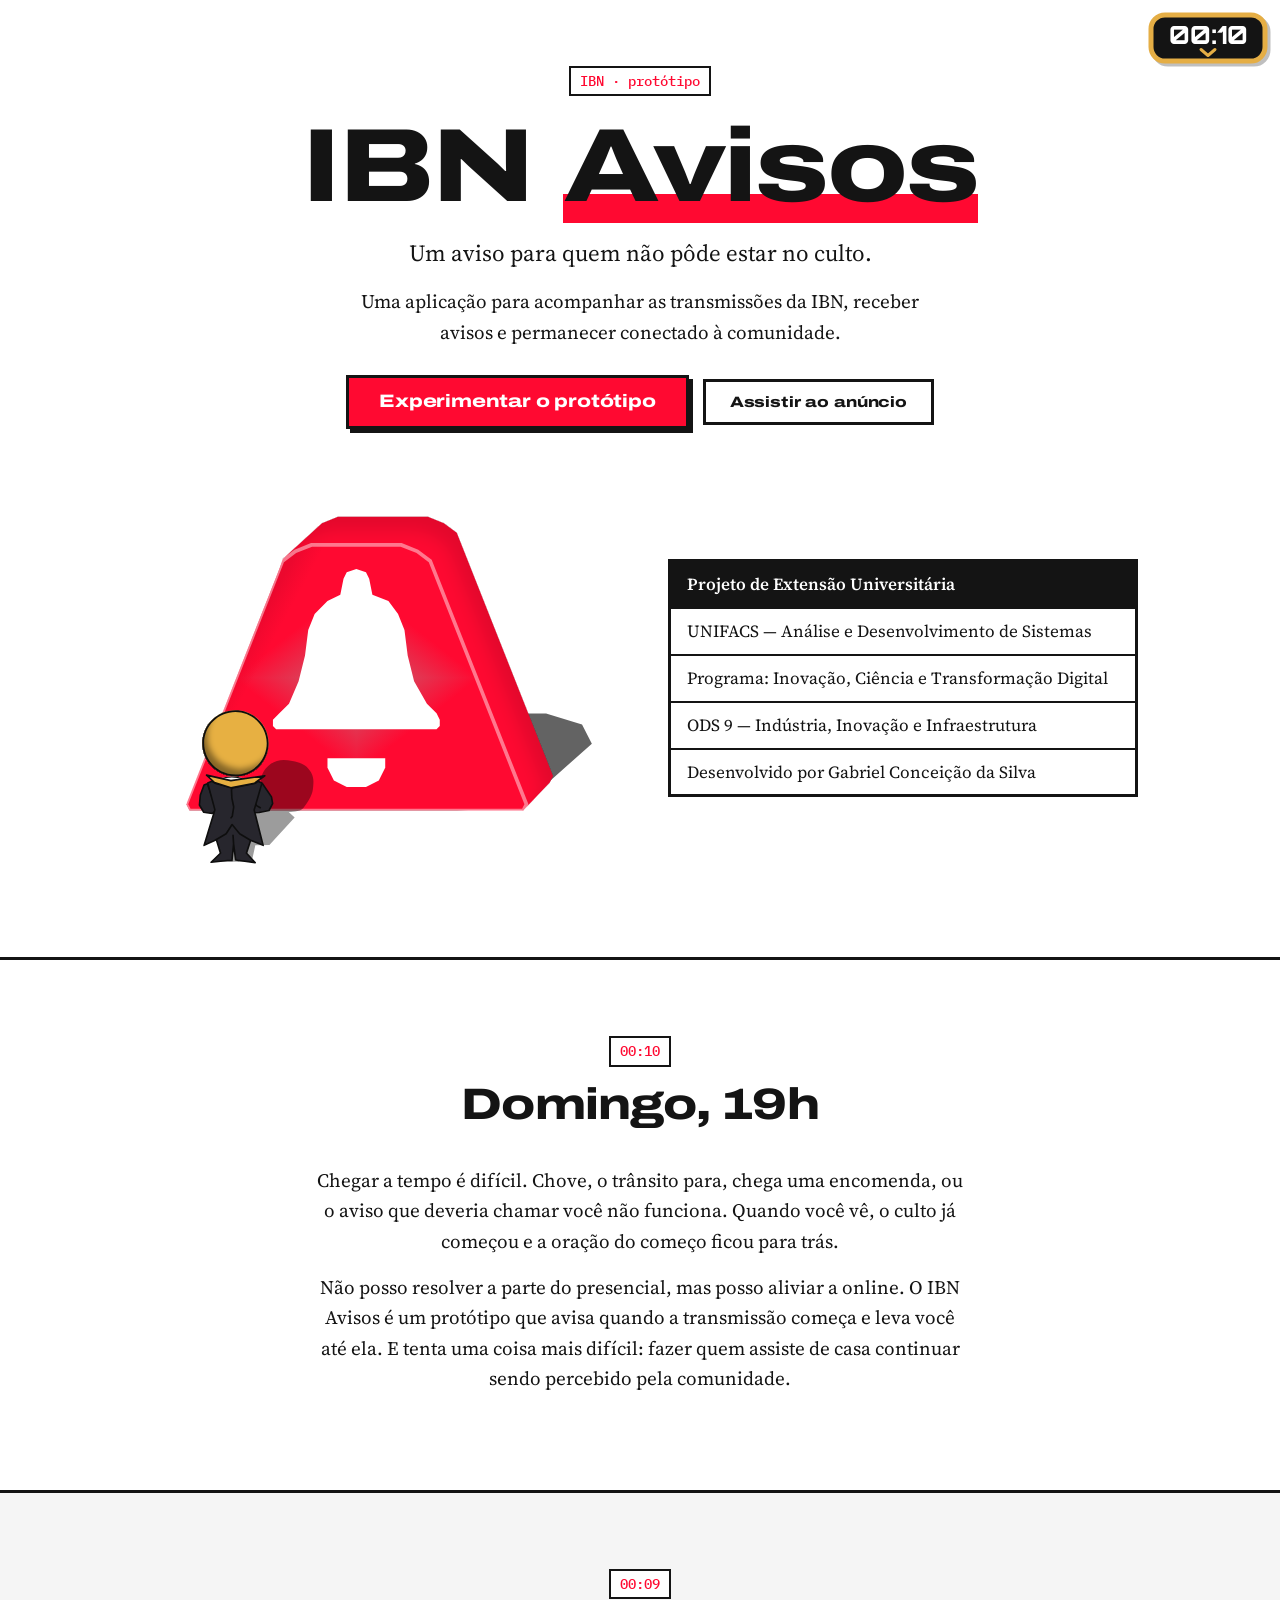
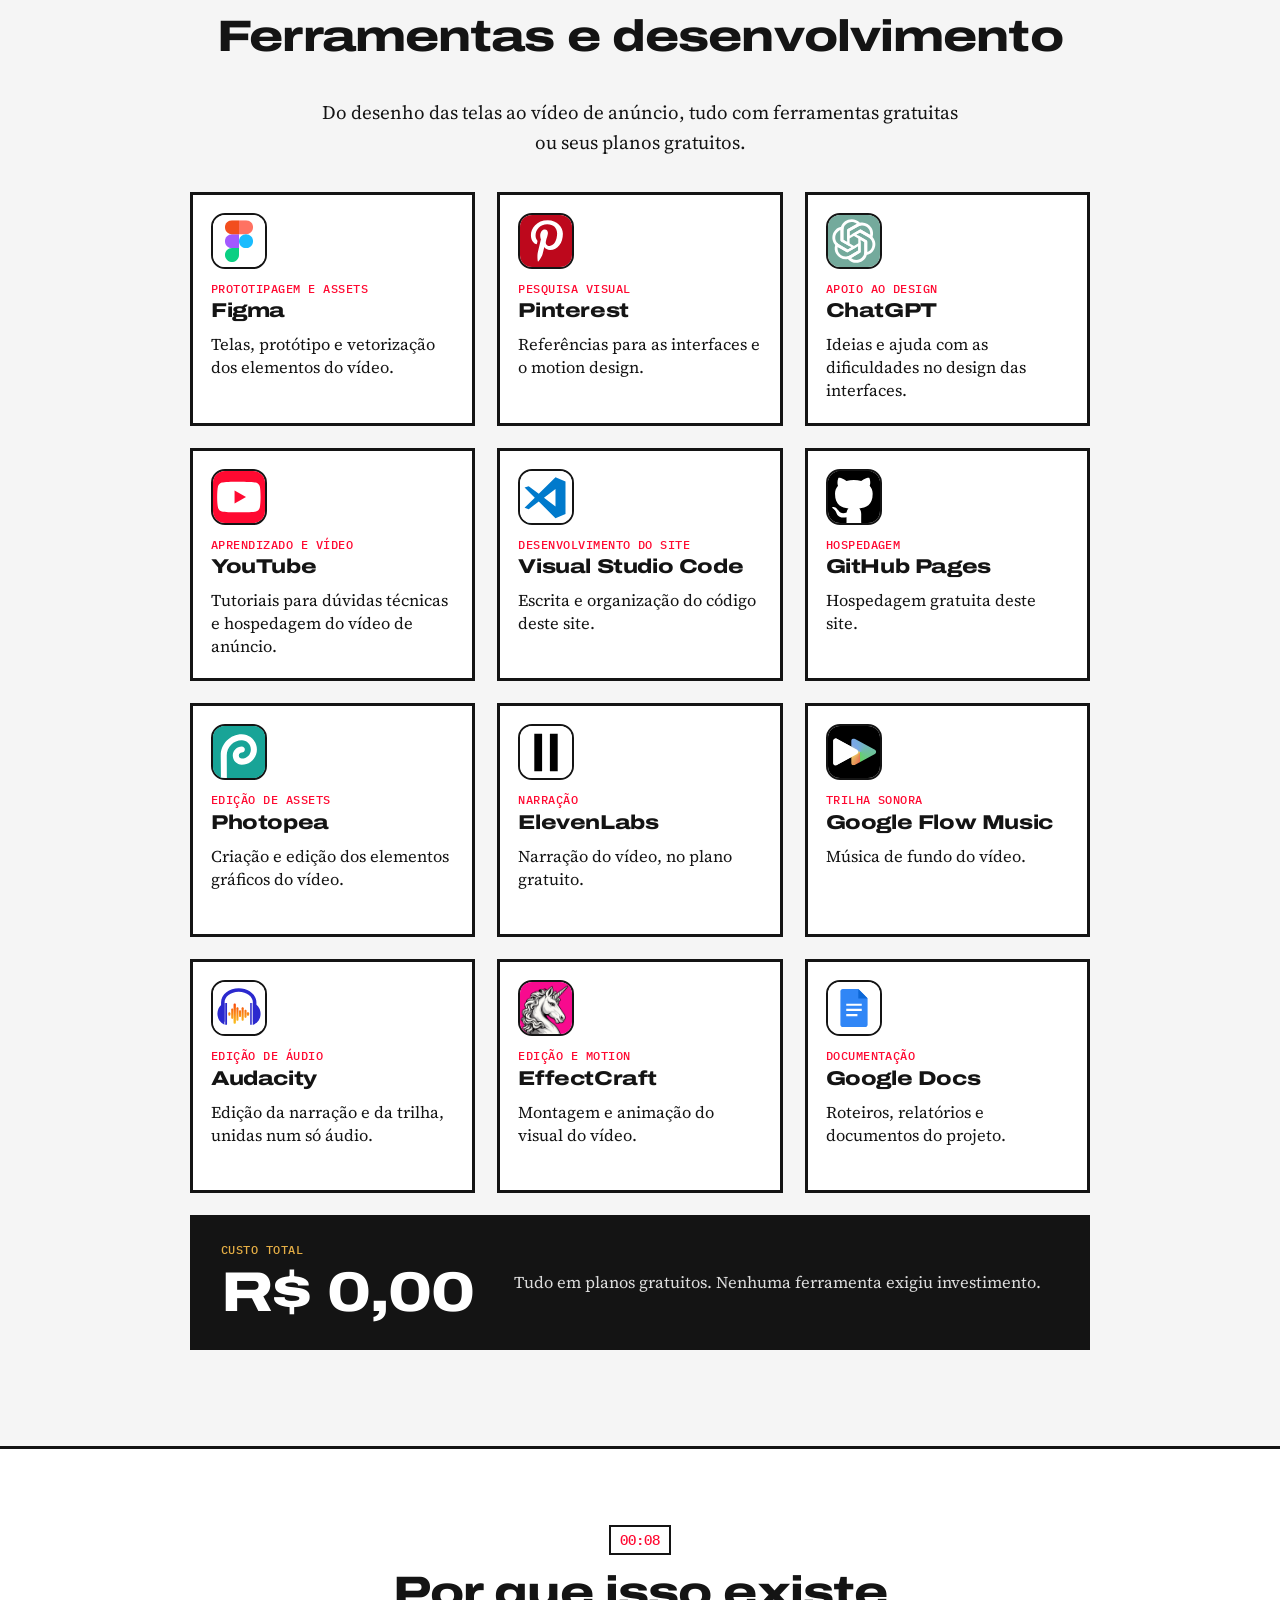
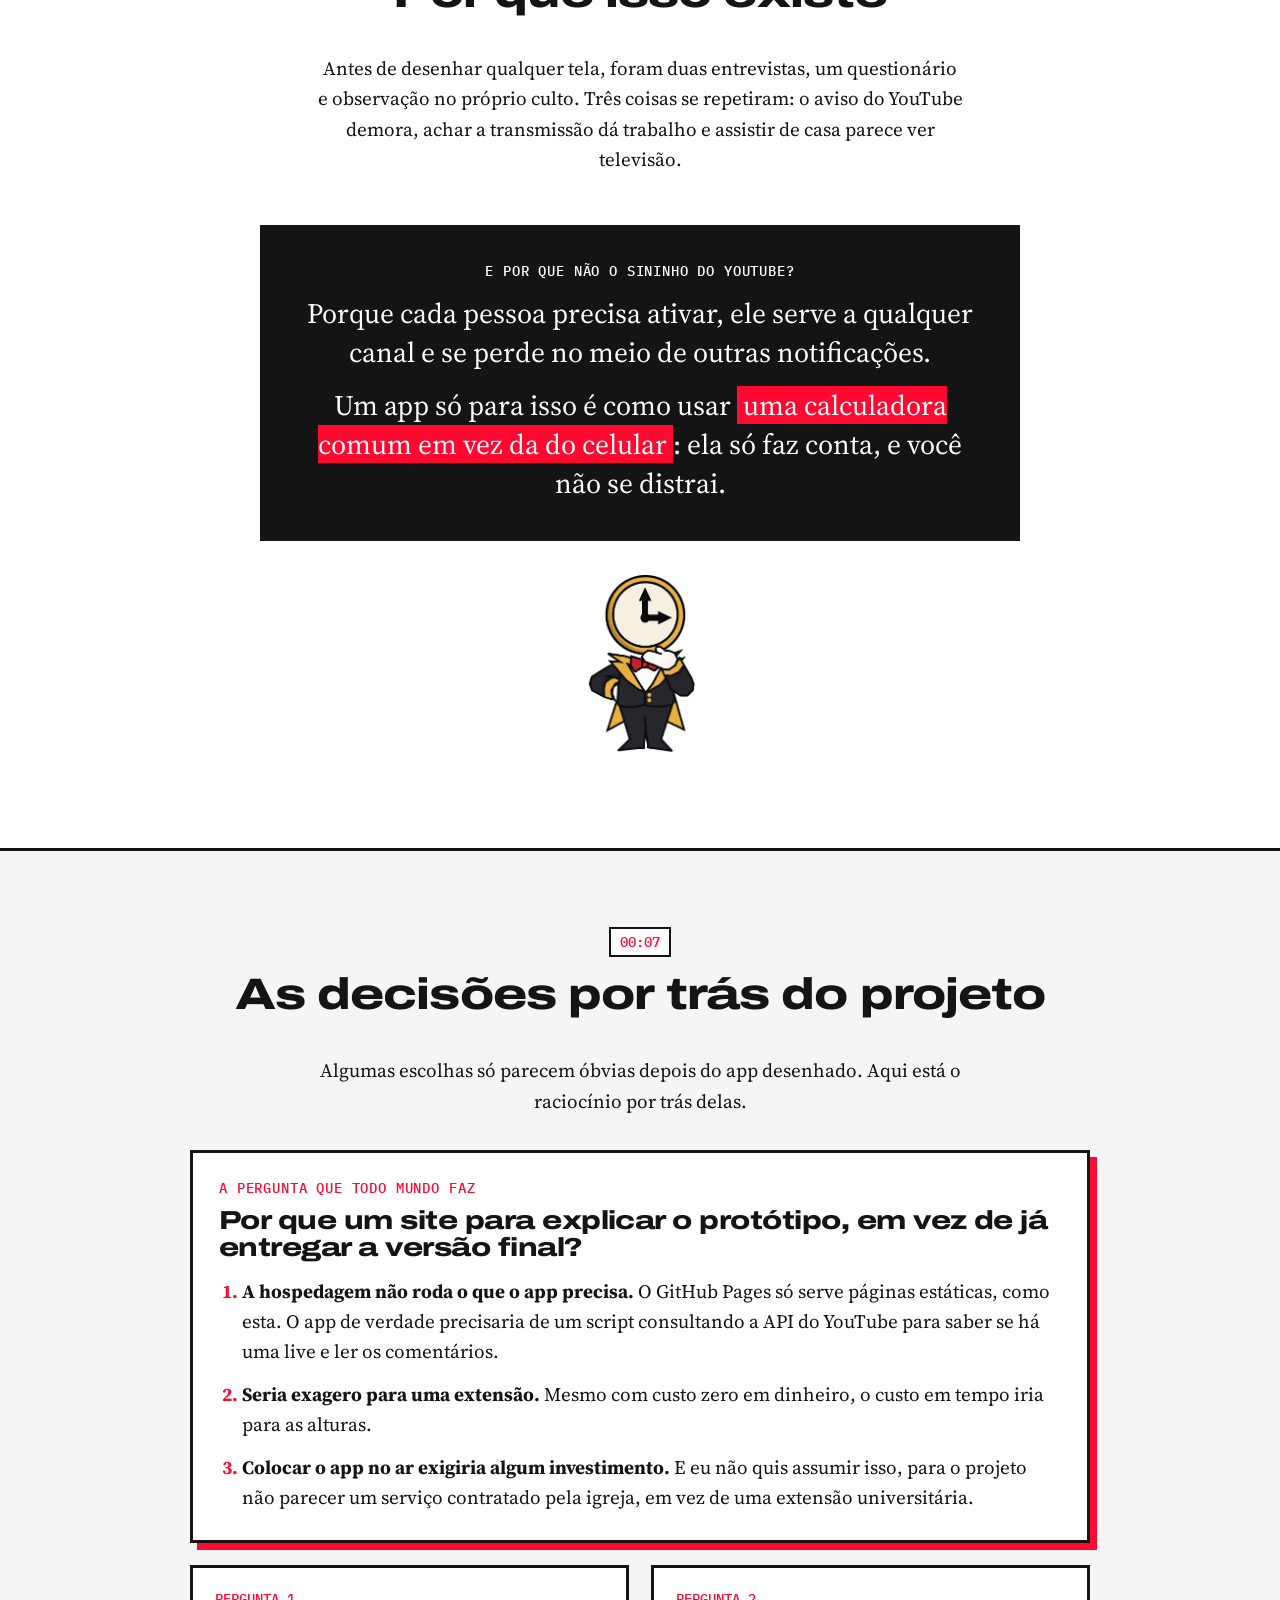
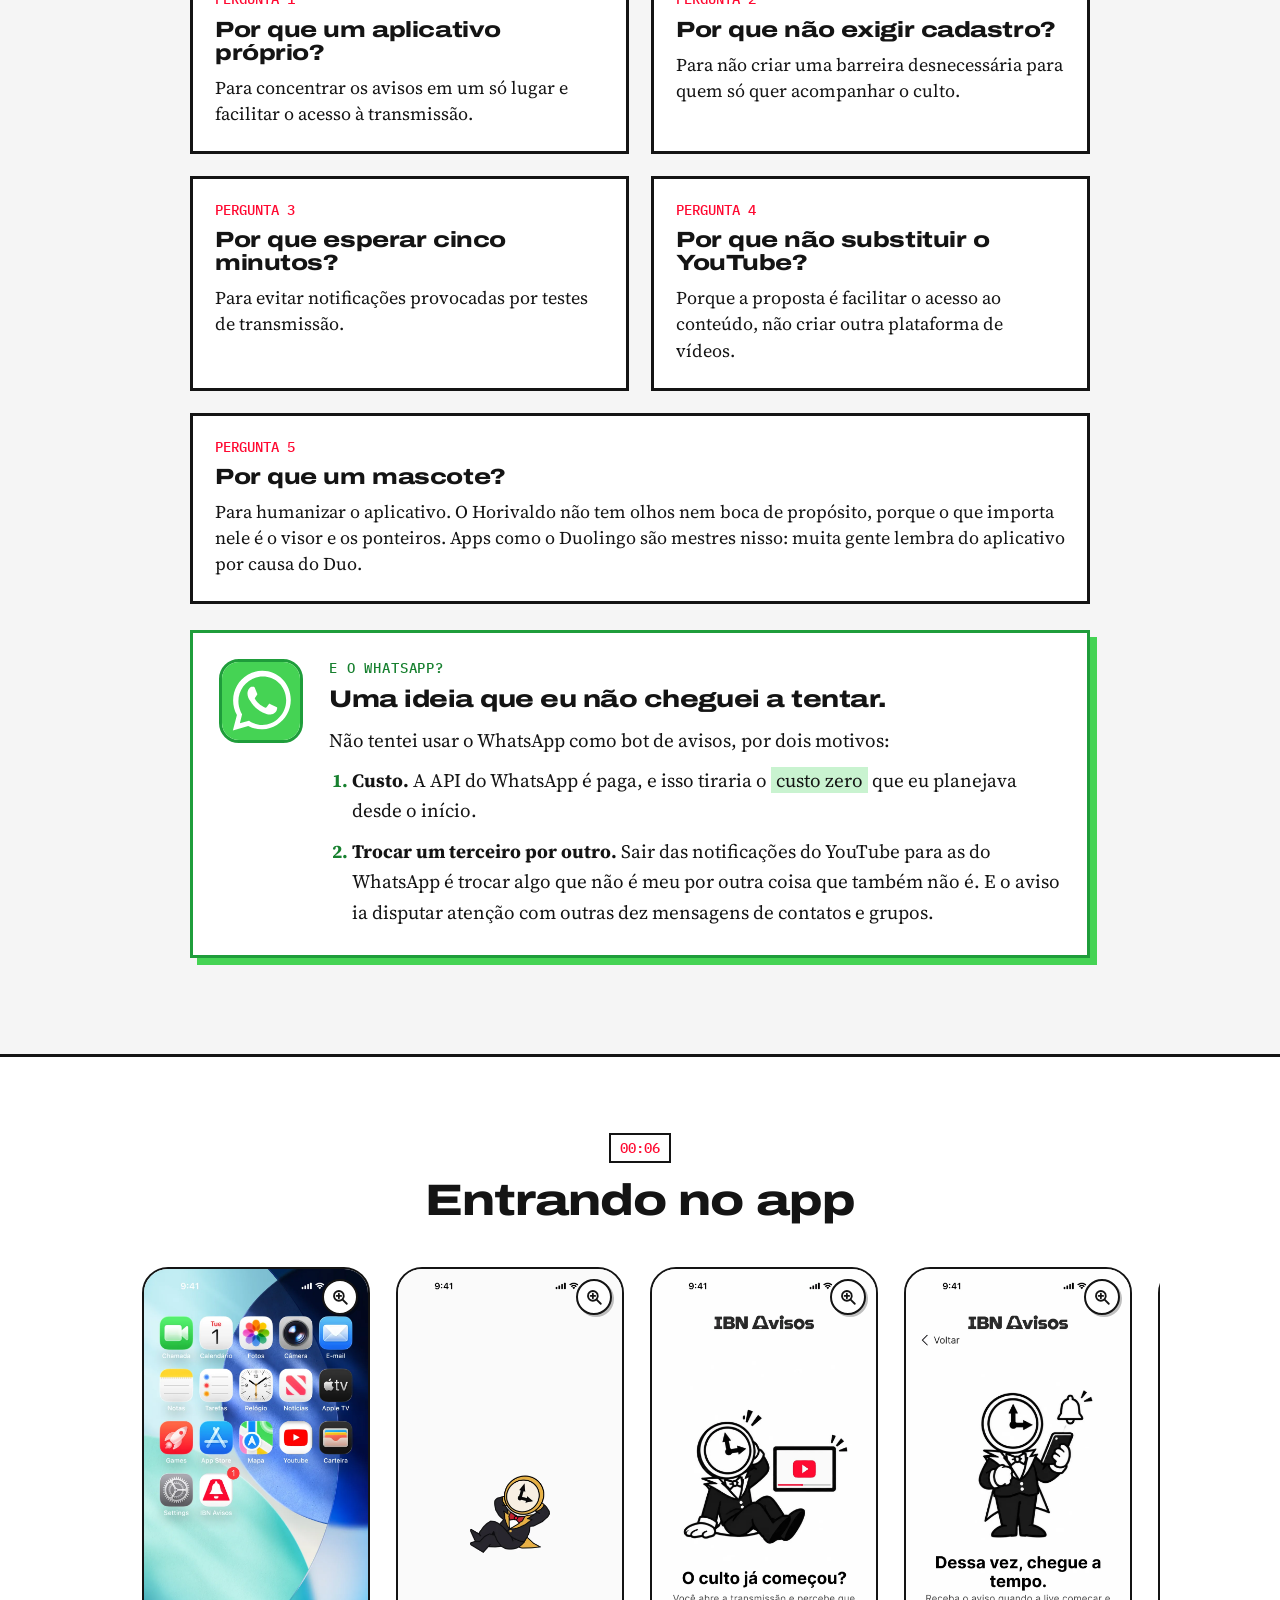
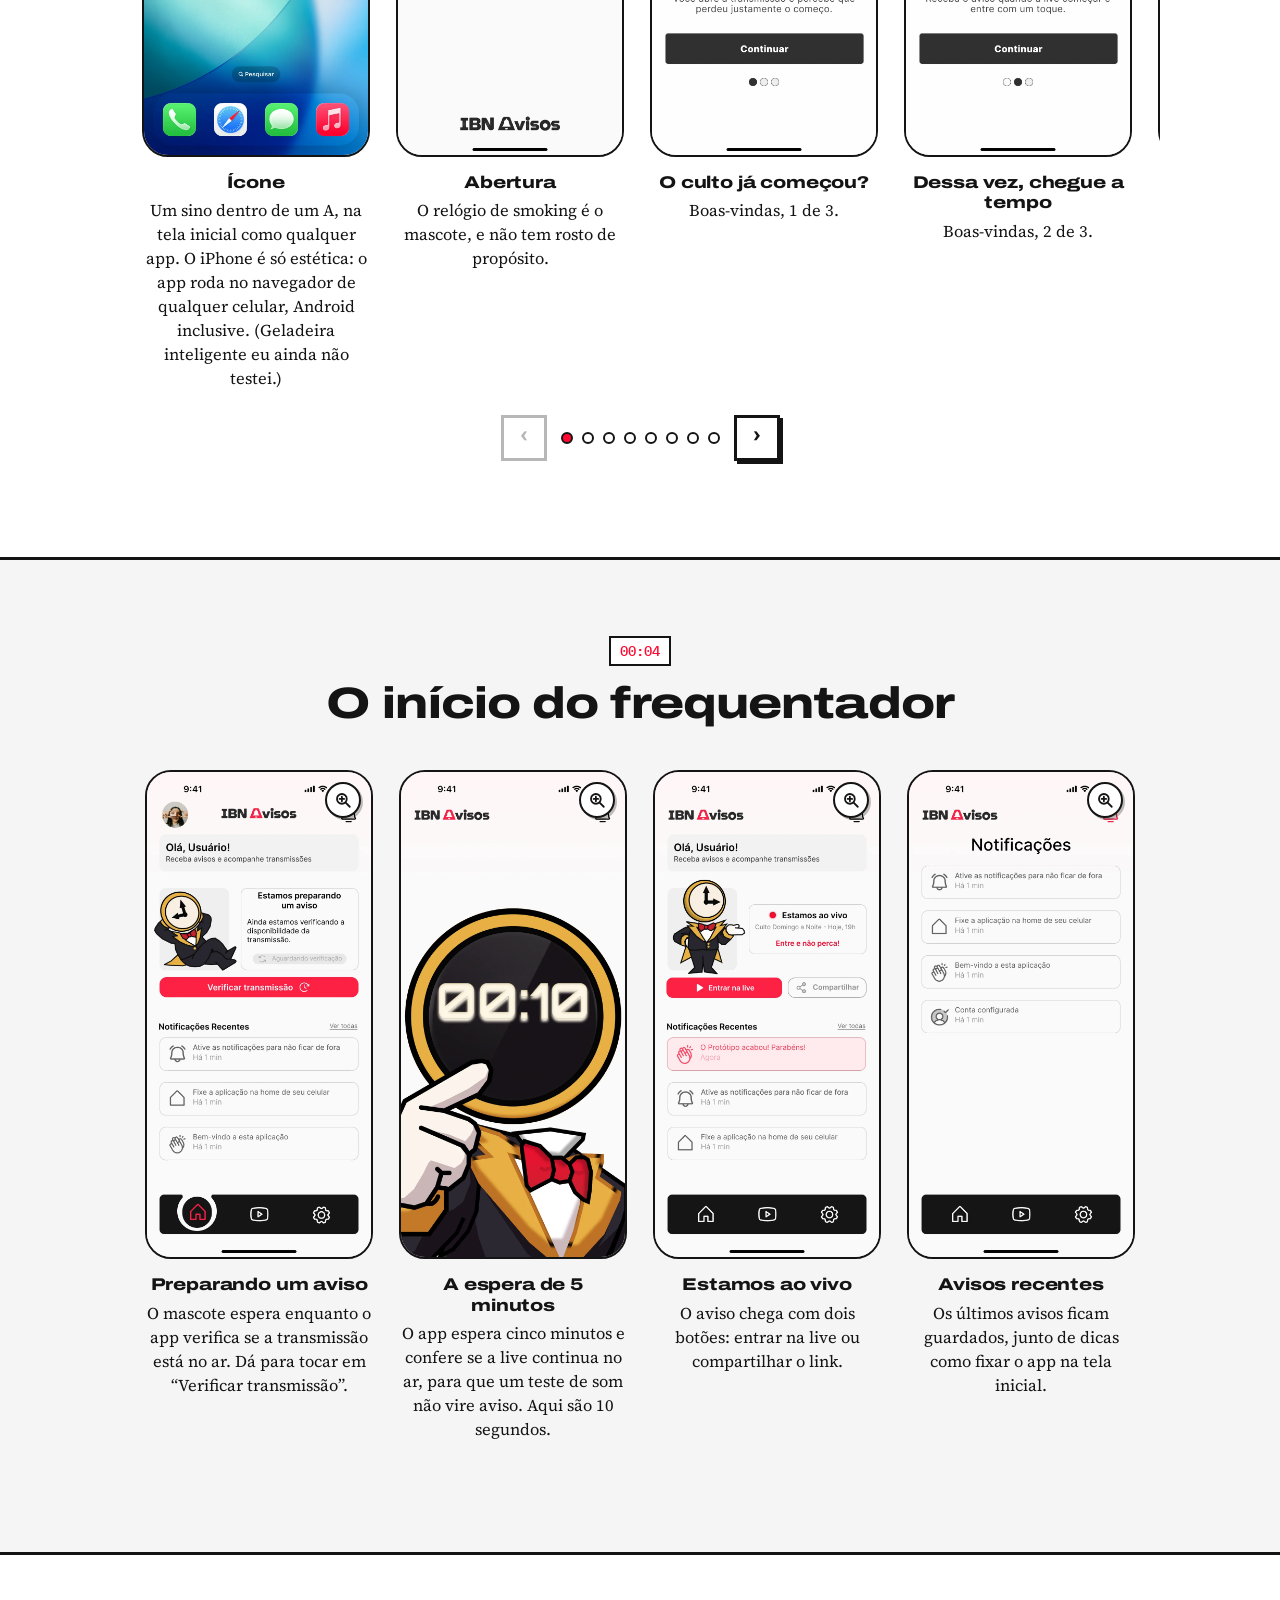
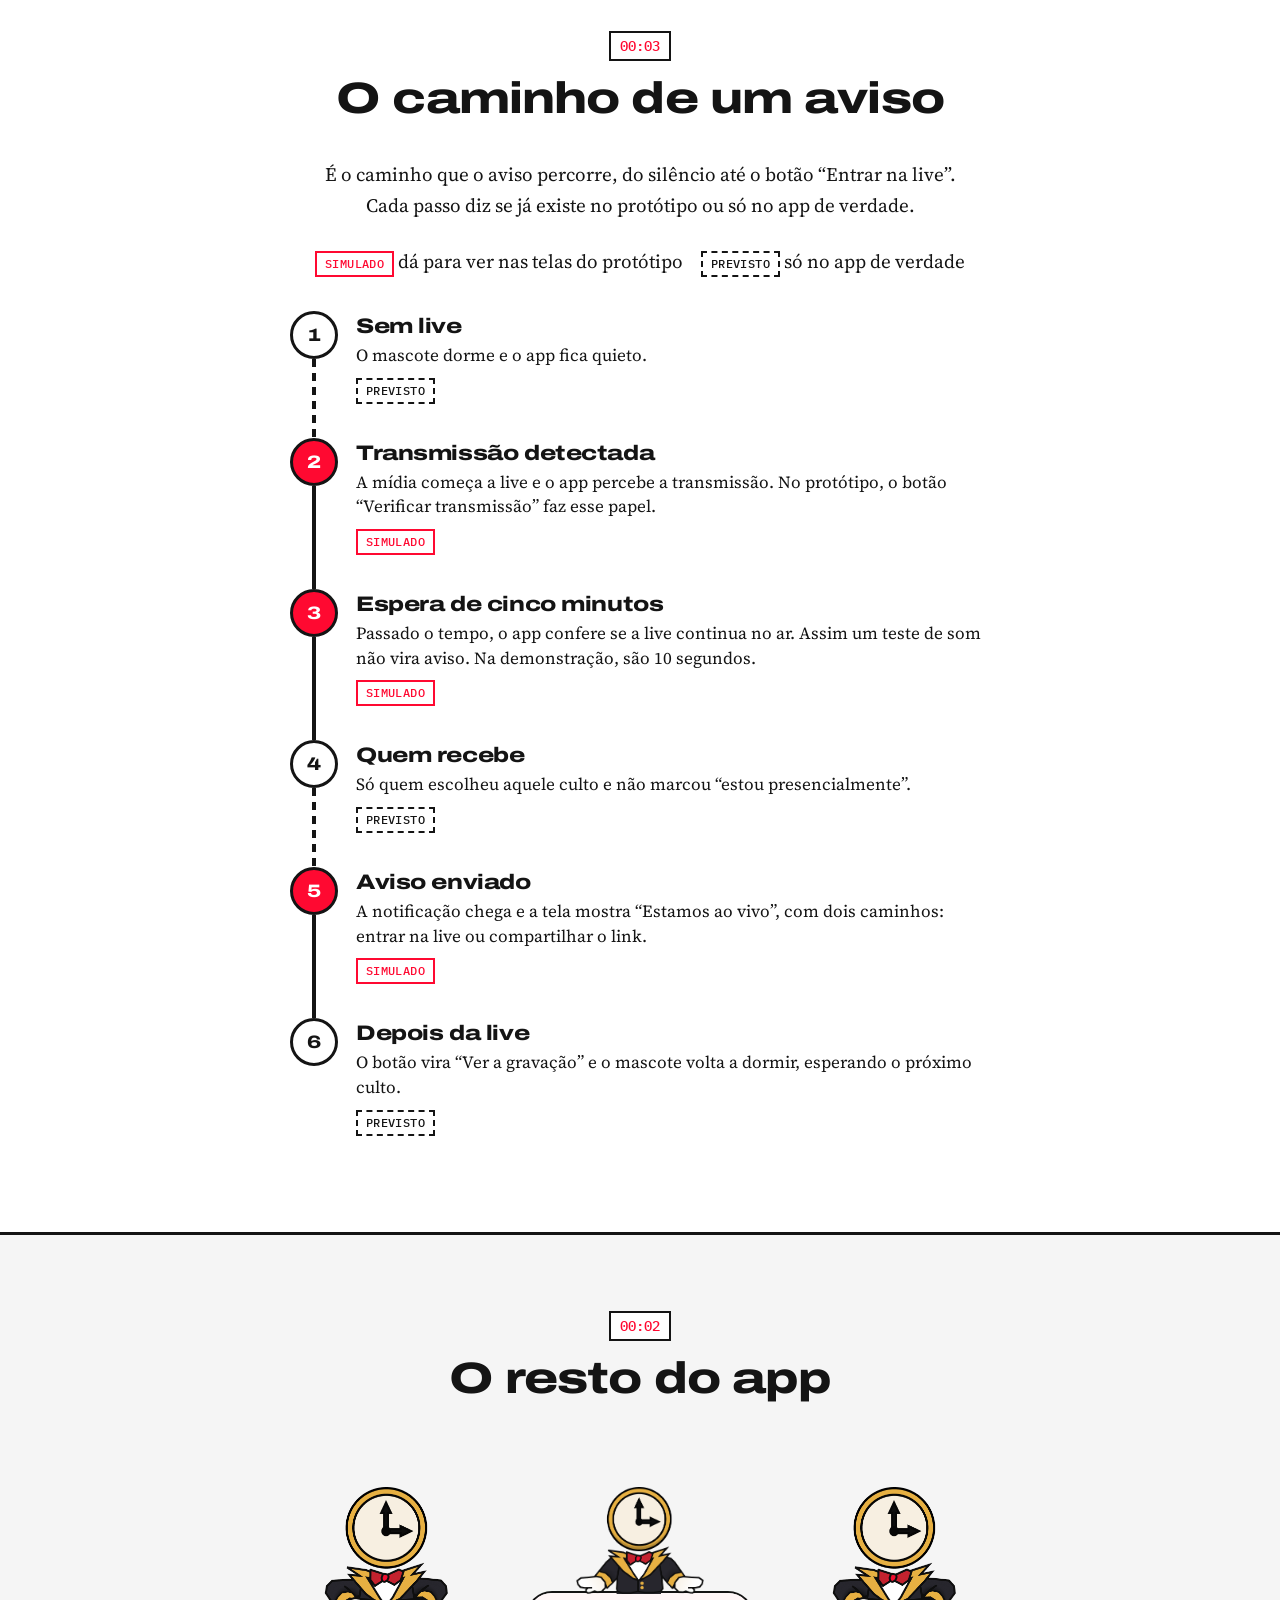
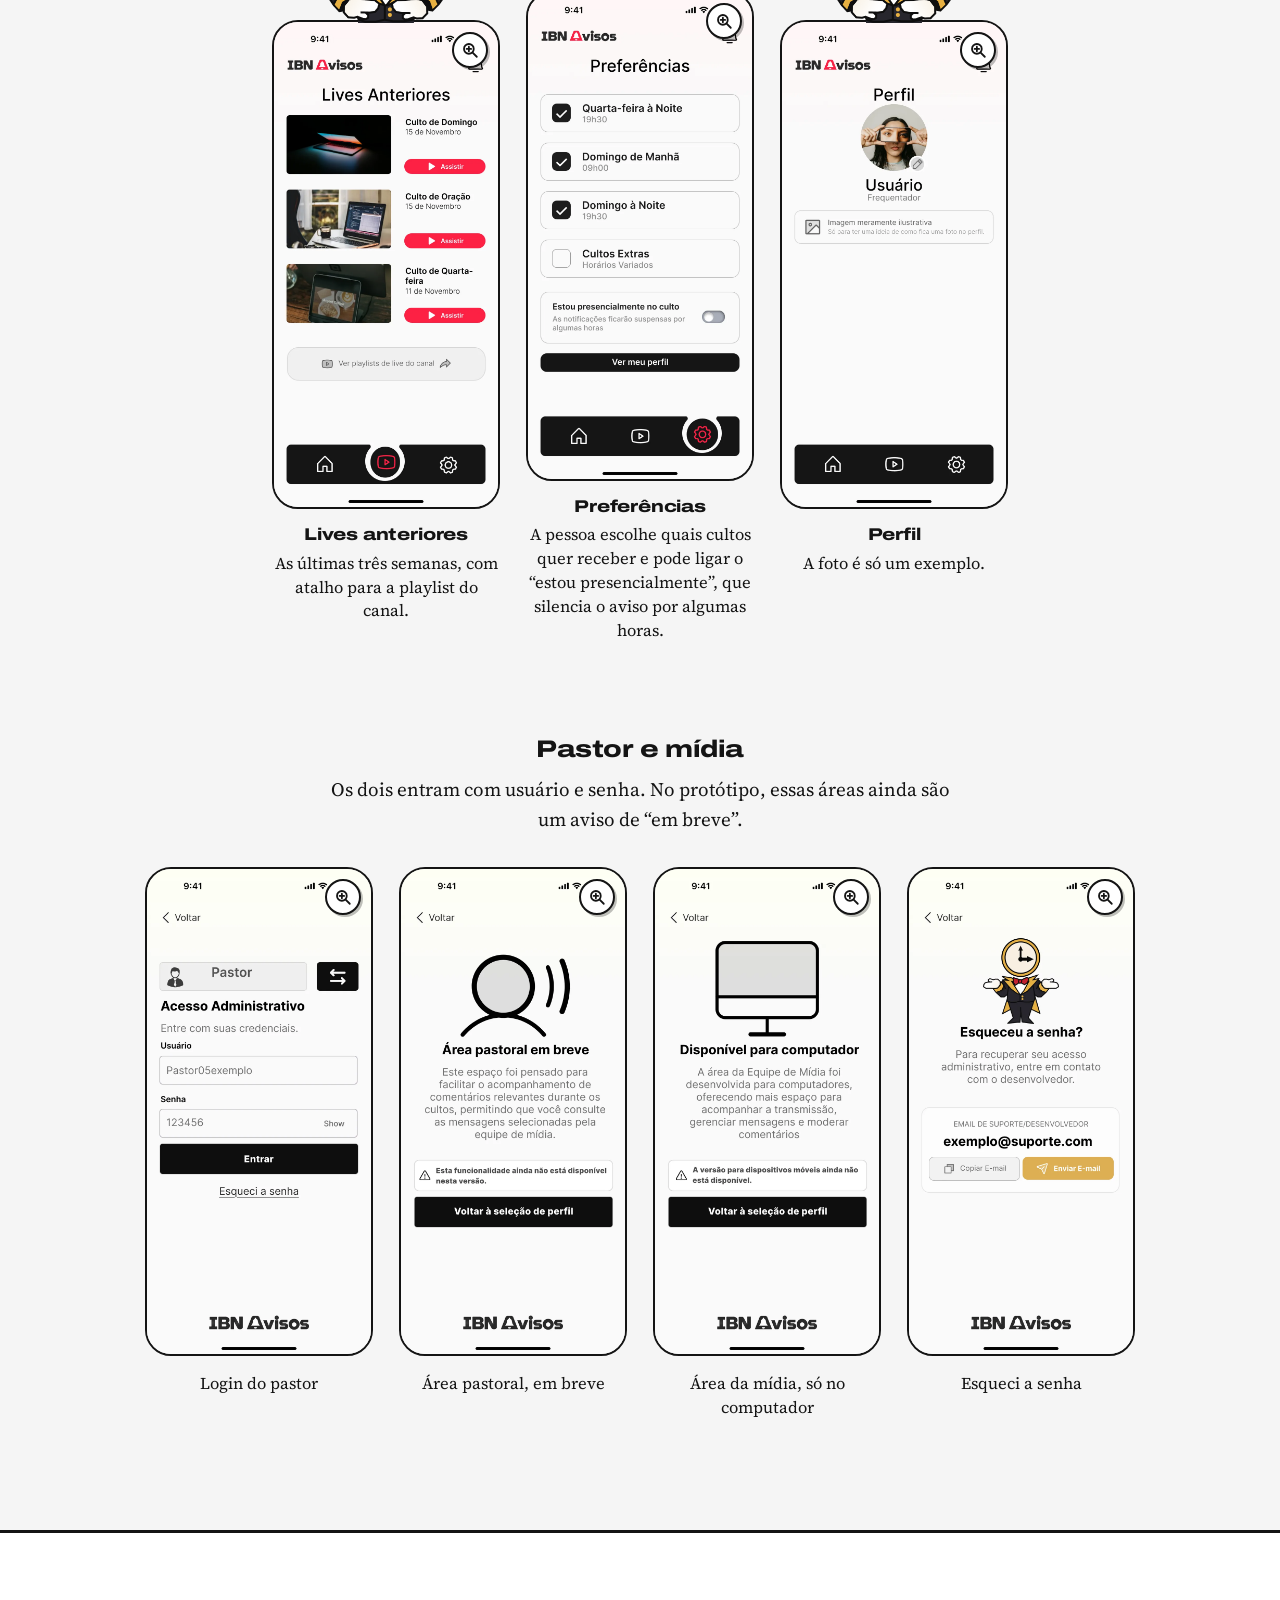
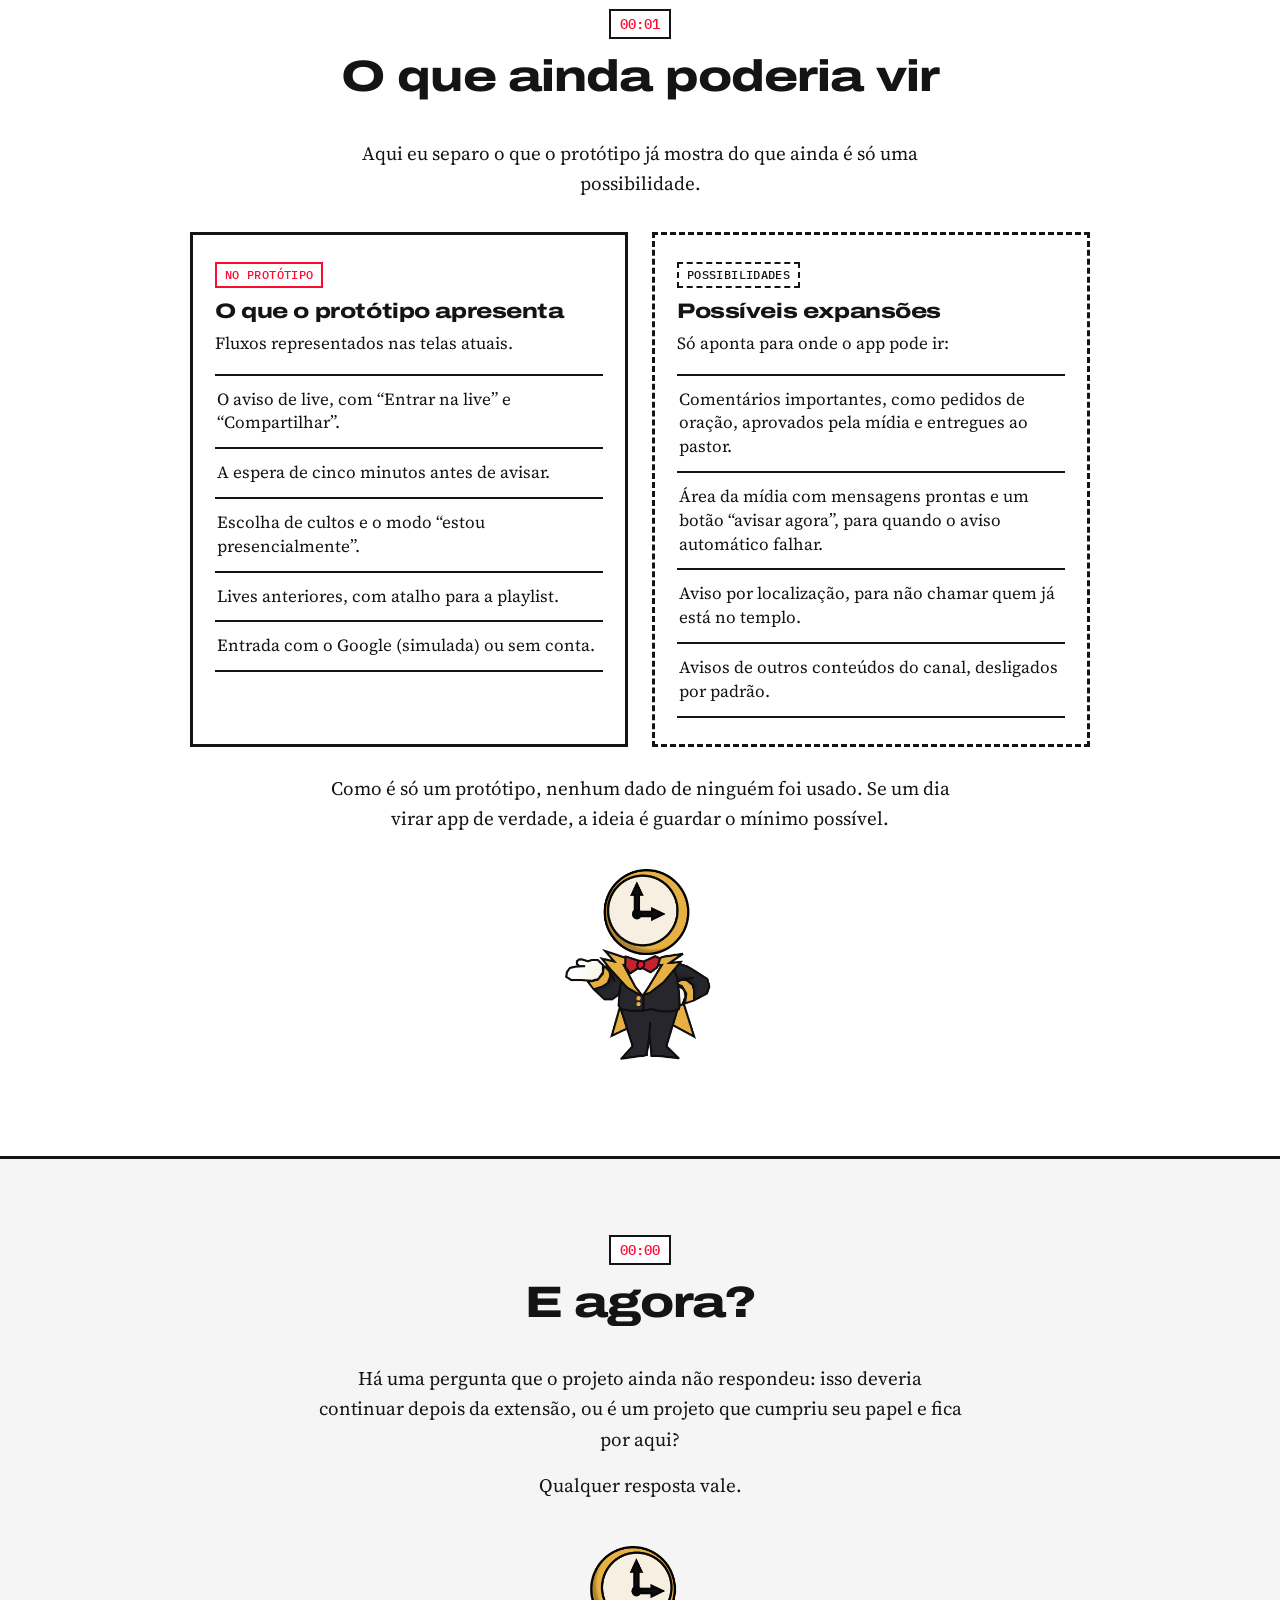
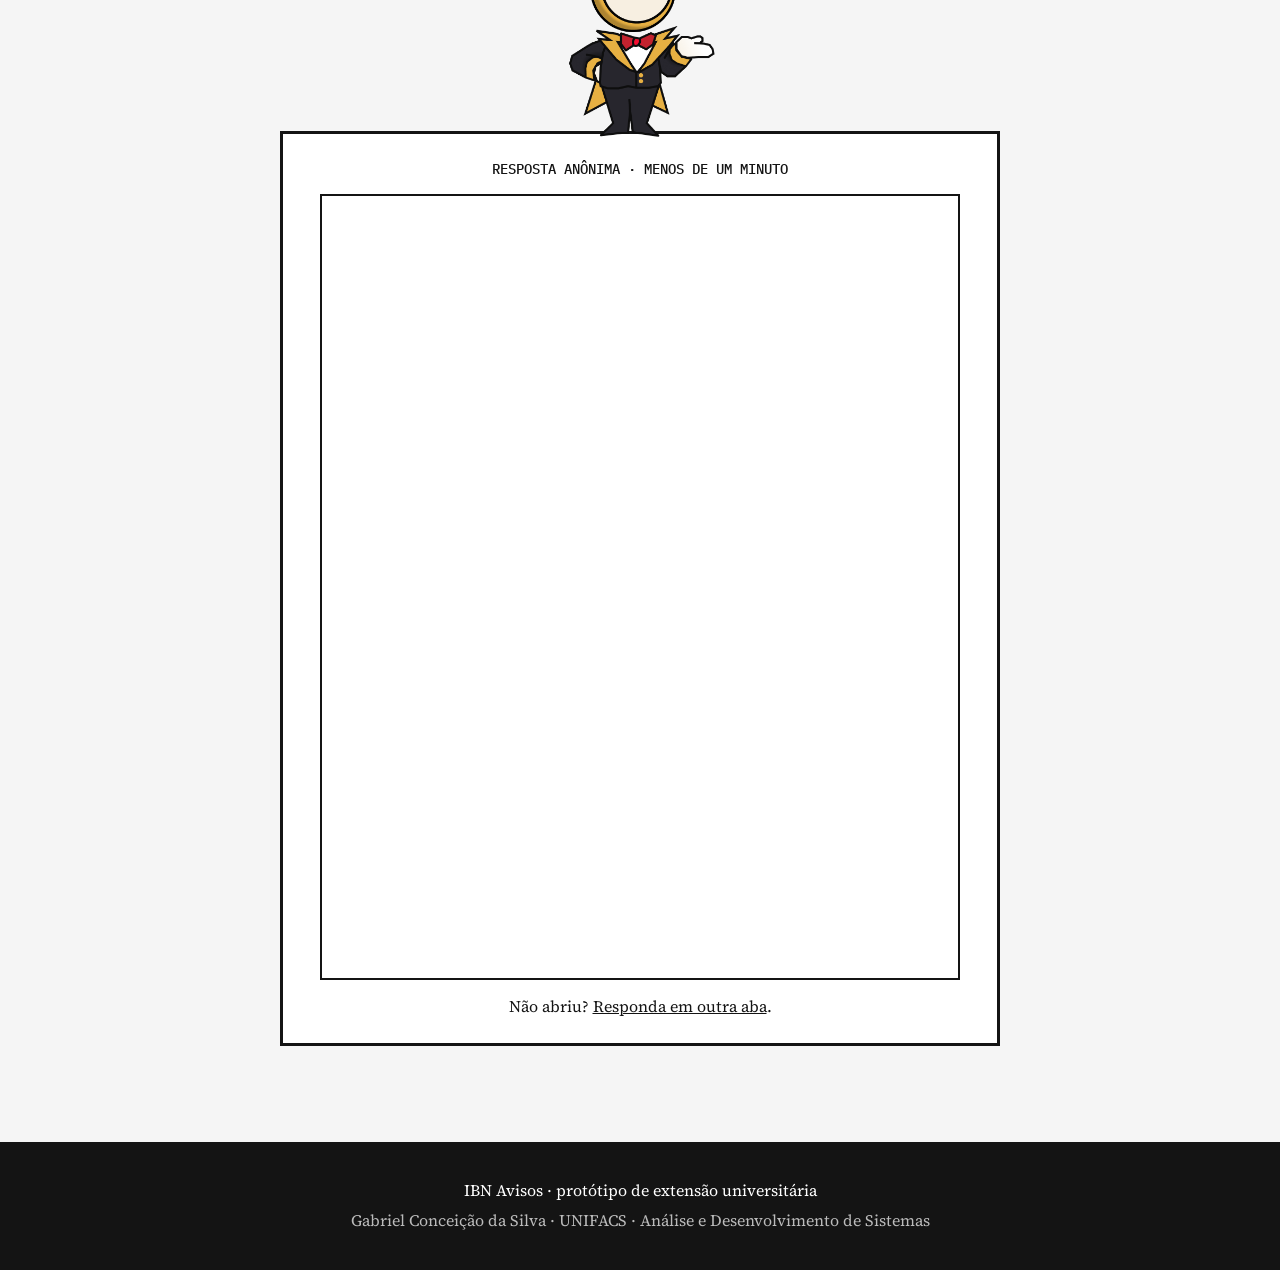
==== commit f07eab5c: "Edição leve nas animações" ====
--- a/index.html
+++ b/index.html
@@ -111,6 +111,7 @@
 .tool.zero h3{font-size:clamp(40px,6vw,56px);margin-top:6px}
 .tool.zero>p{color:#ddd}
 /* decisões */
+.dec .q5{grid-column:1/-1}
 .dec{display:grid;grid-template-columns:repeat(2,minmax(0,1fr));gap:22px;max-width:900px;margin:0 auto;text-align:left}
 .q{background:#fff;border:3px solid var(--ink);padding:22px 22px 24px;position:relative}
 .q .n{color:var(--red);margin-bottom:10px;display:block}
@@ -336,6 +337,7 @@
 <article class="q"><span class="mono n">PERGUNTA 2</span><h3>Por que não exigir cadastro?</h3><p>Para não criar uma barreira desnecessária para quem só quer acompanhar o culto.</p></article>
 <article class="q"><span class="mono n">PERGUNTA 3</span><h3>Por que esperar cinco minutos?</h3><p>Para evitar notificações provocadas por testes de transmissão.</p></article>
 <article class="q"><span class="mono n">PERGUNTA 4</span><h3>Por que não substituir o YouTube?</h3><p>Porque a proposta é facilitar o acesso ao conteúdo, não criar outra plataforma de vídeos.</p></article>
+<article class="q q5"><span class="mono n">PERGUNTA 5</span><h3>Por que um mascote?</h3><p>Para humanizar o aplicativo. O Horivaldo não tem olhos nem boca de propósito, porque o que importa nele é o visor e os ponteiros. Apps como o Duolingo são mestres nisso: muita gente lembra do aplicativo por causa do Duo.</p></article>
 </div>
 <div class="zap">
 <span class="zi"><img src="img/zap-icon.svg" width="84" height="84" loading="lazy" decoding="async" alt="Ícone do WhatsApp"></span>
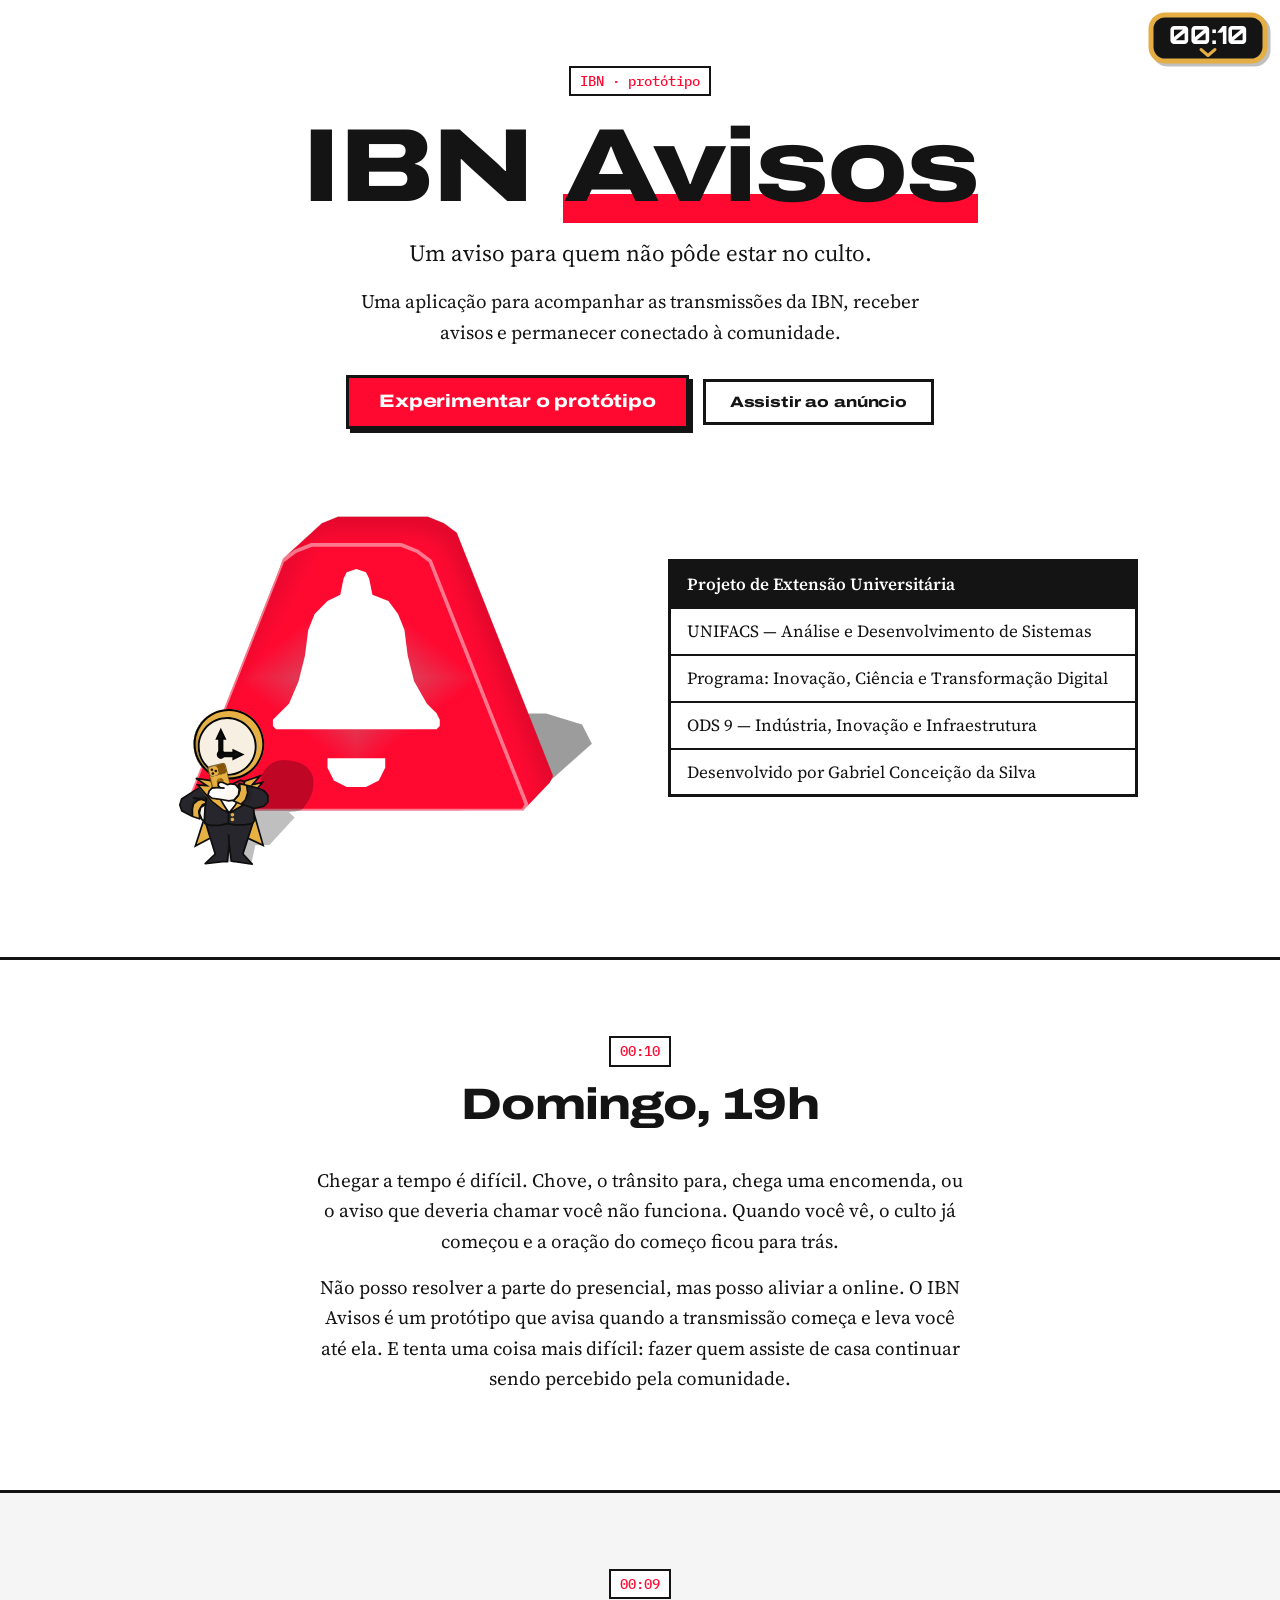
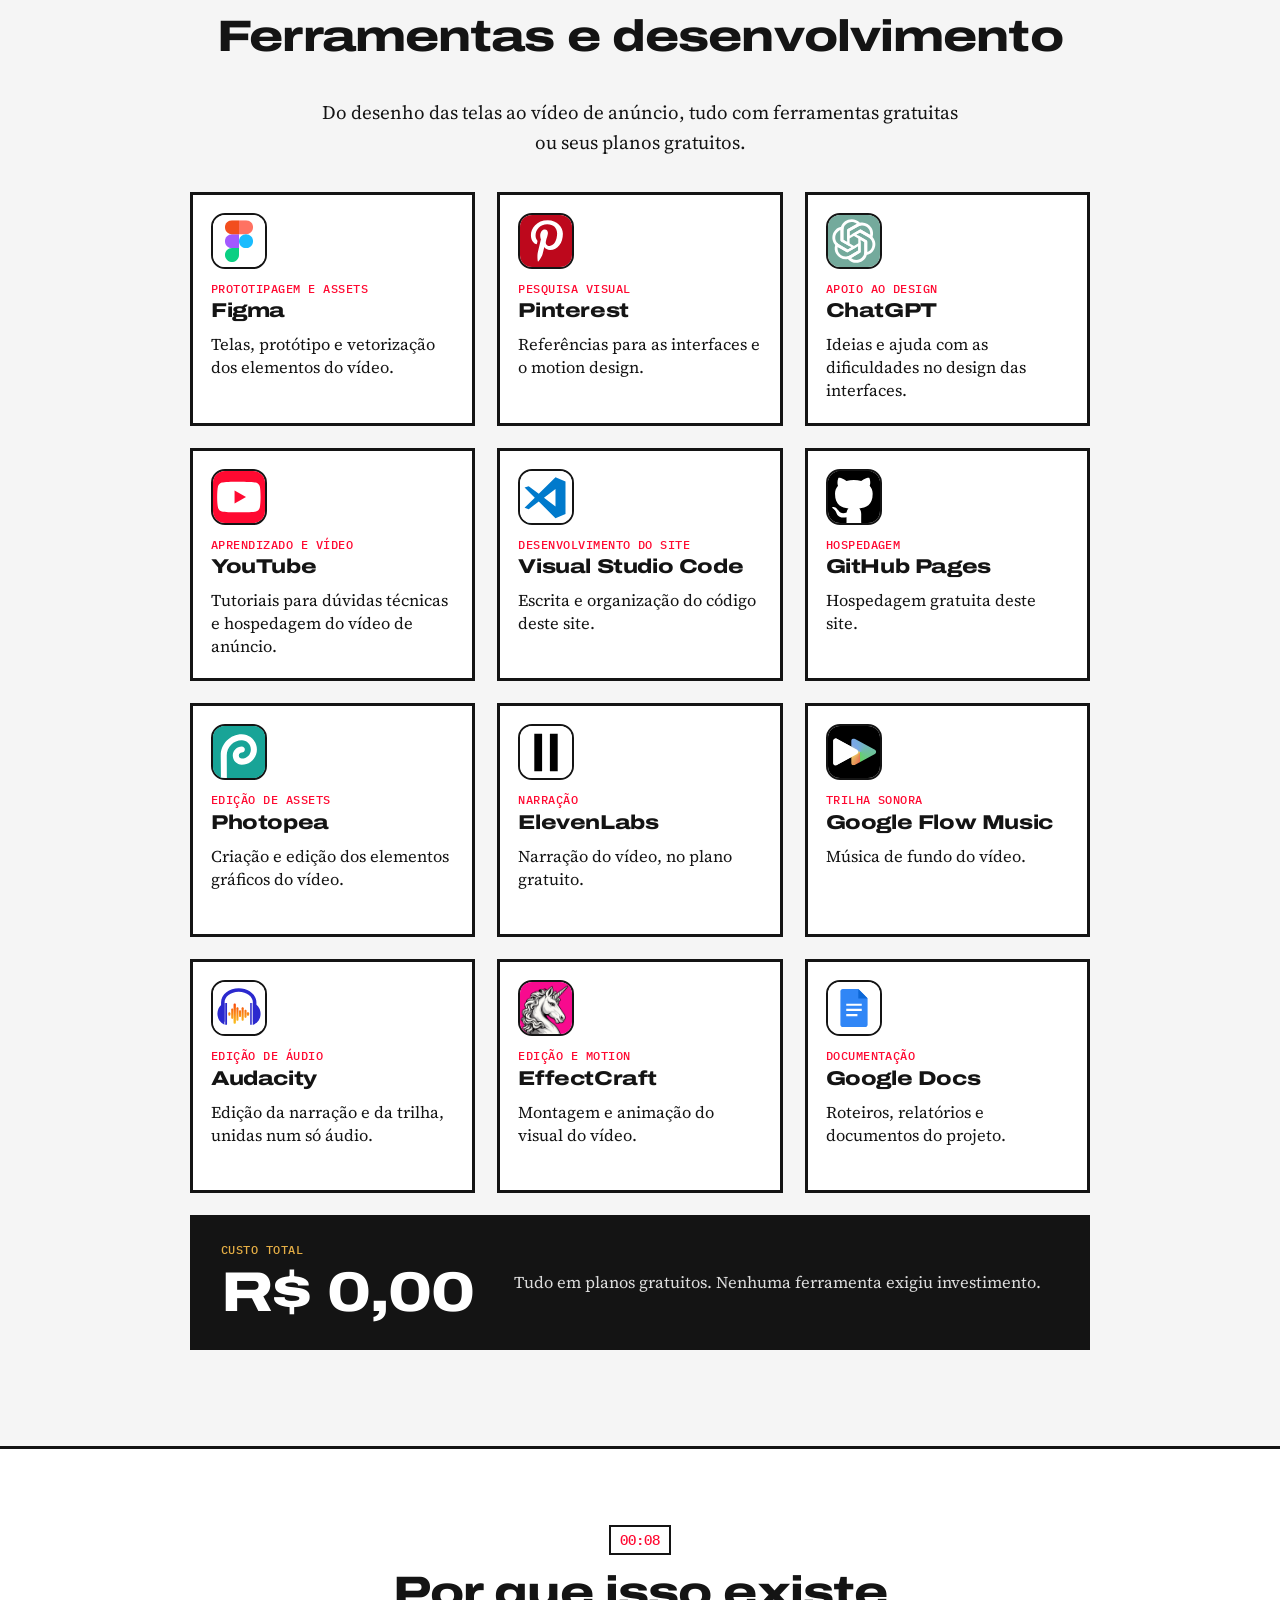
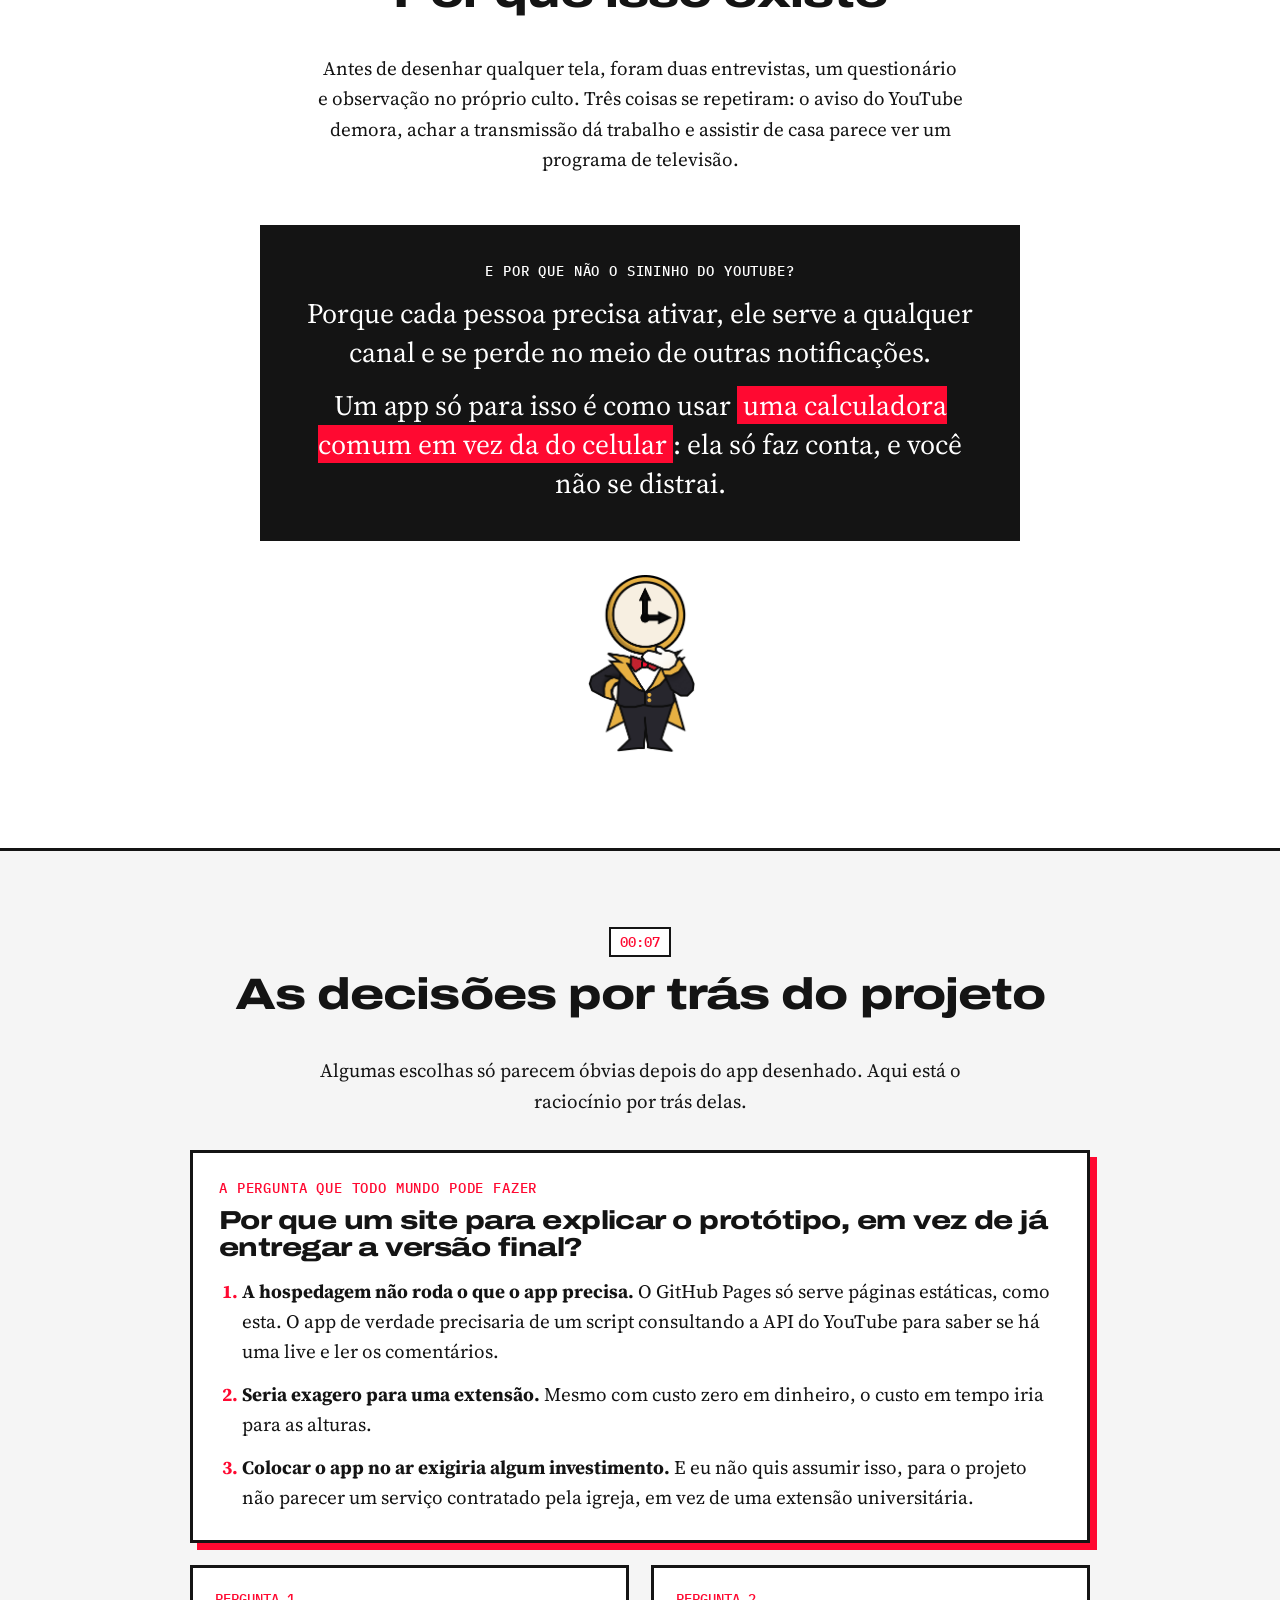
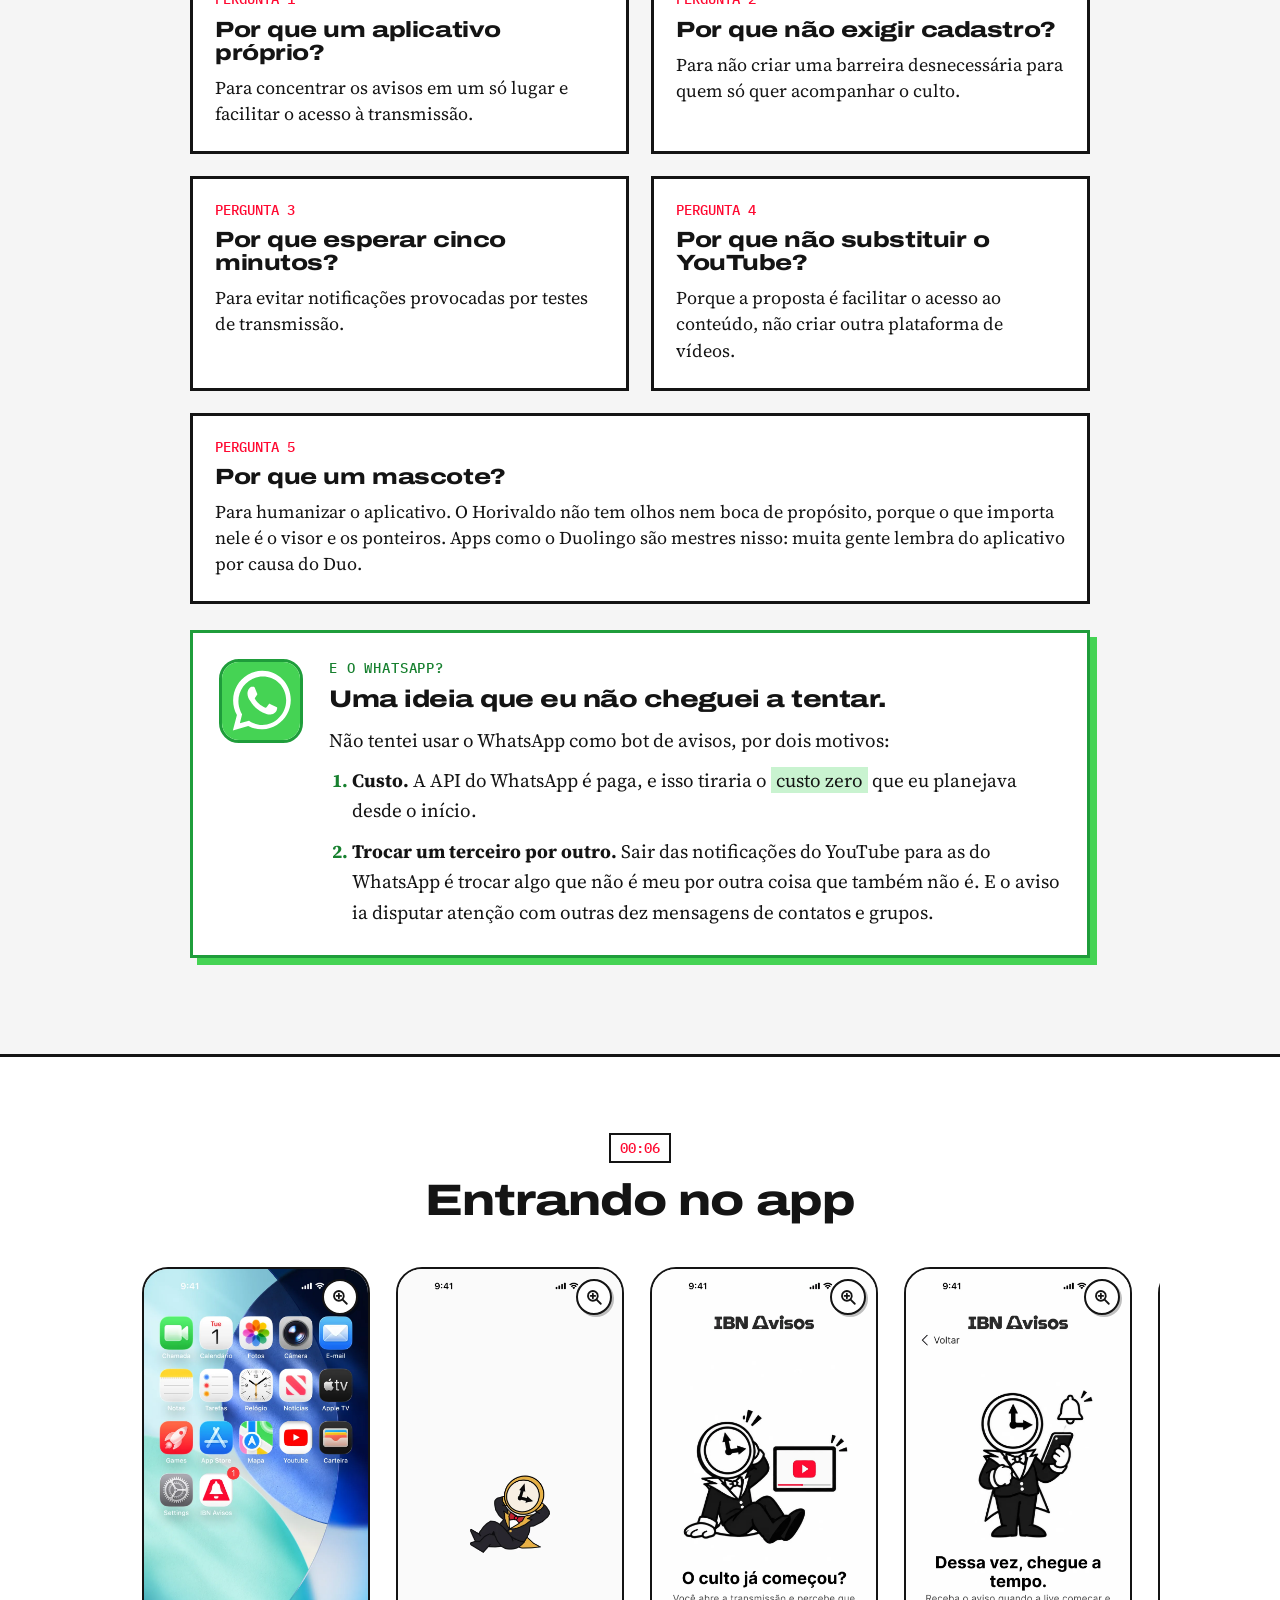
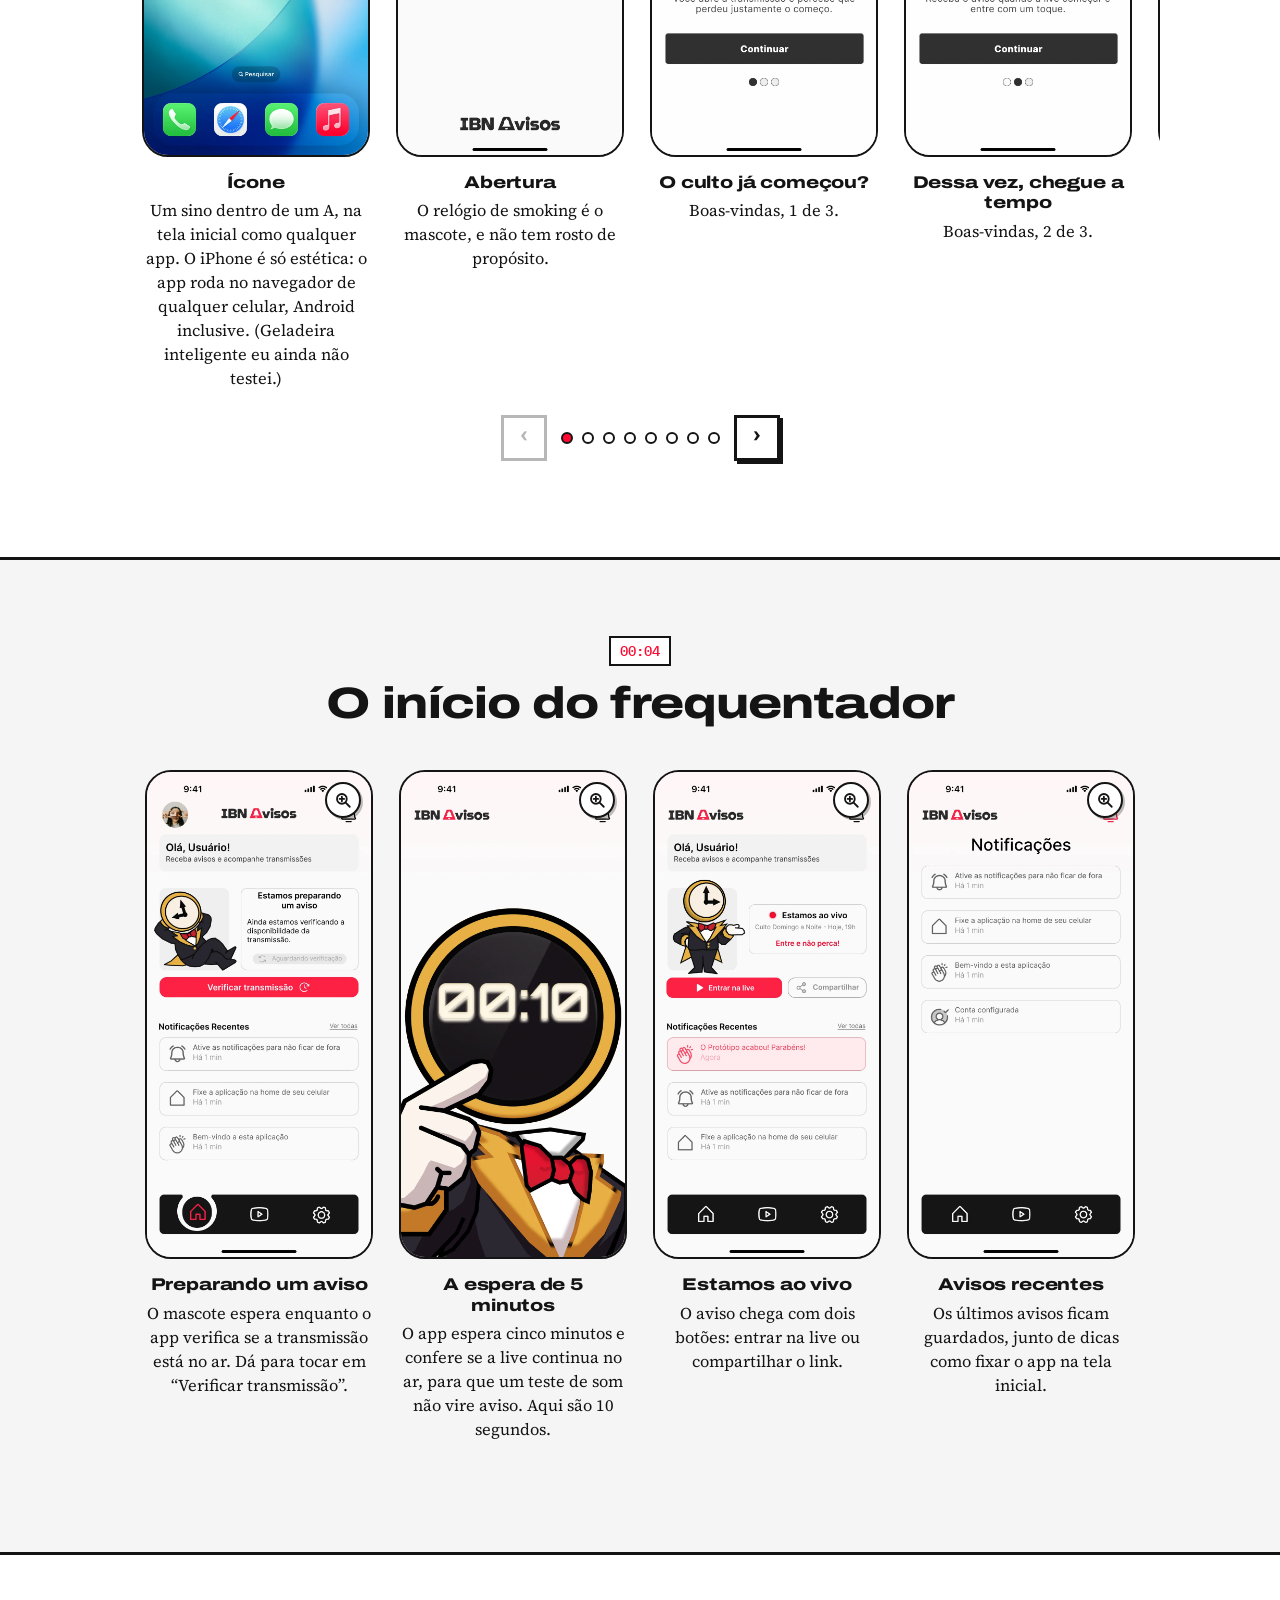
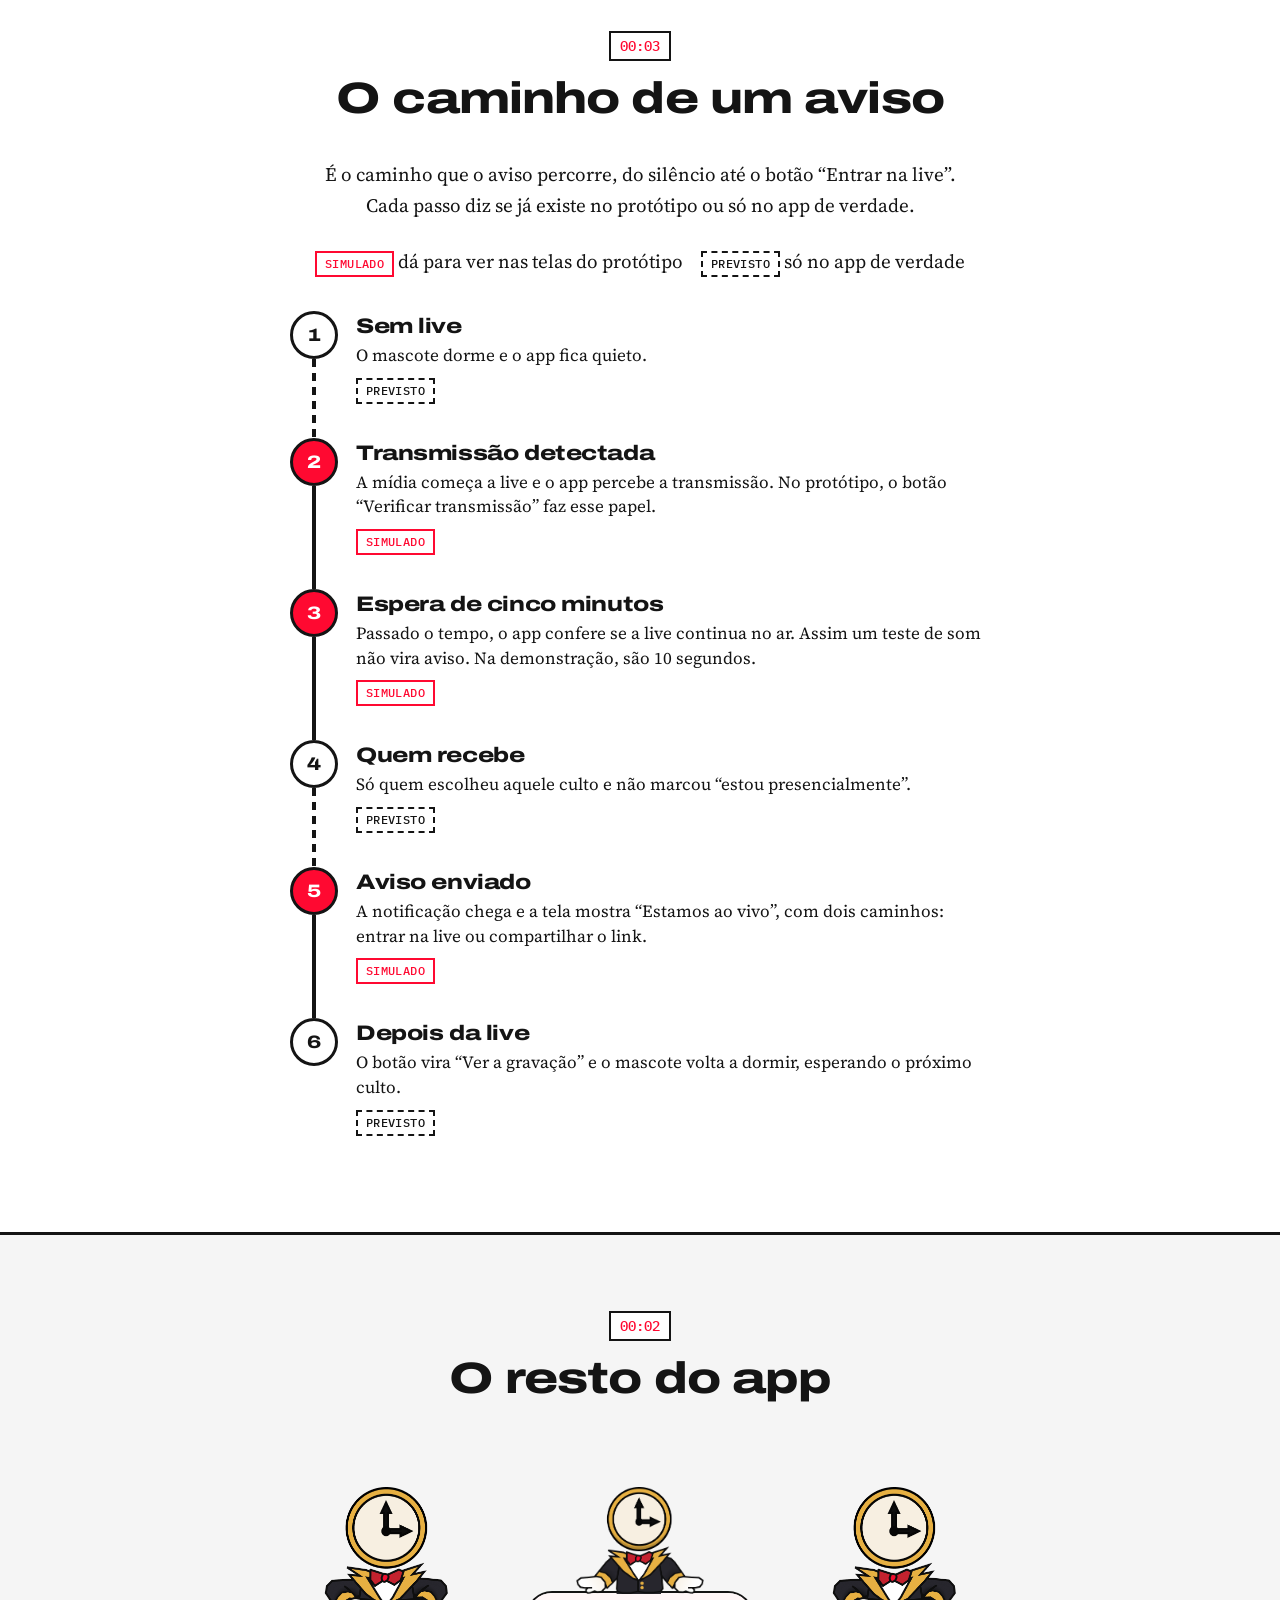
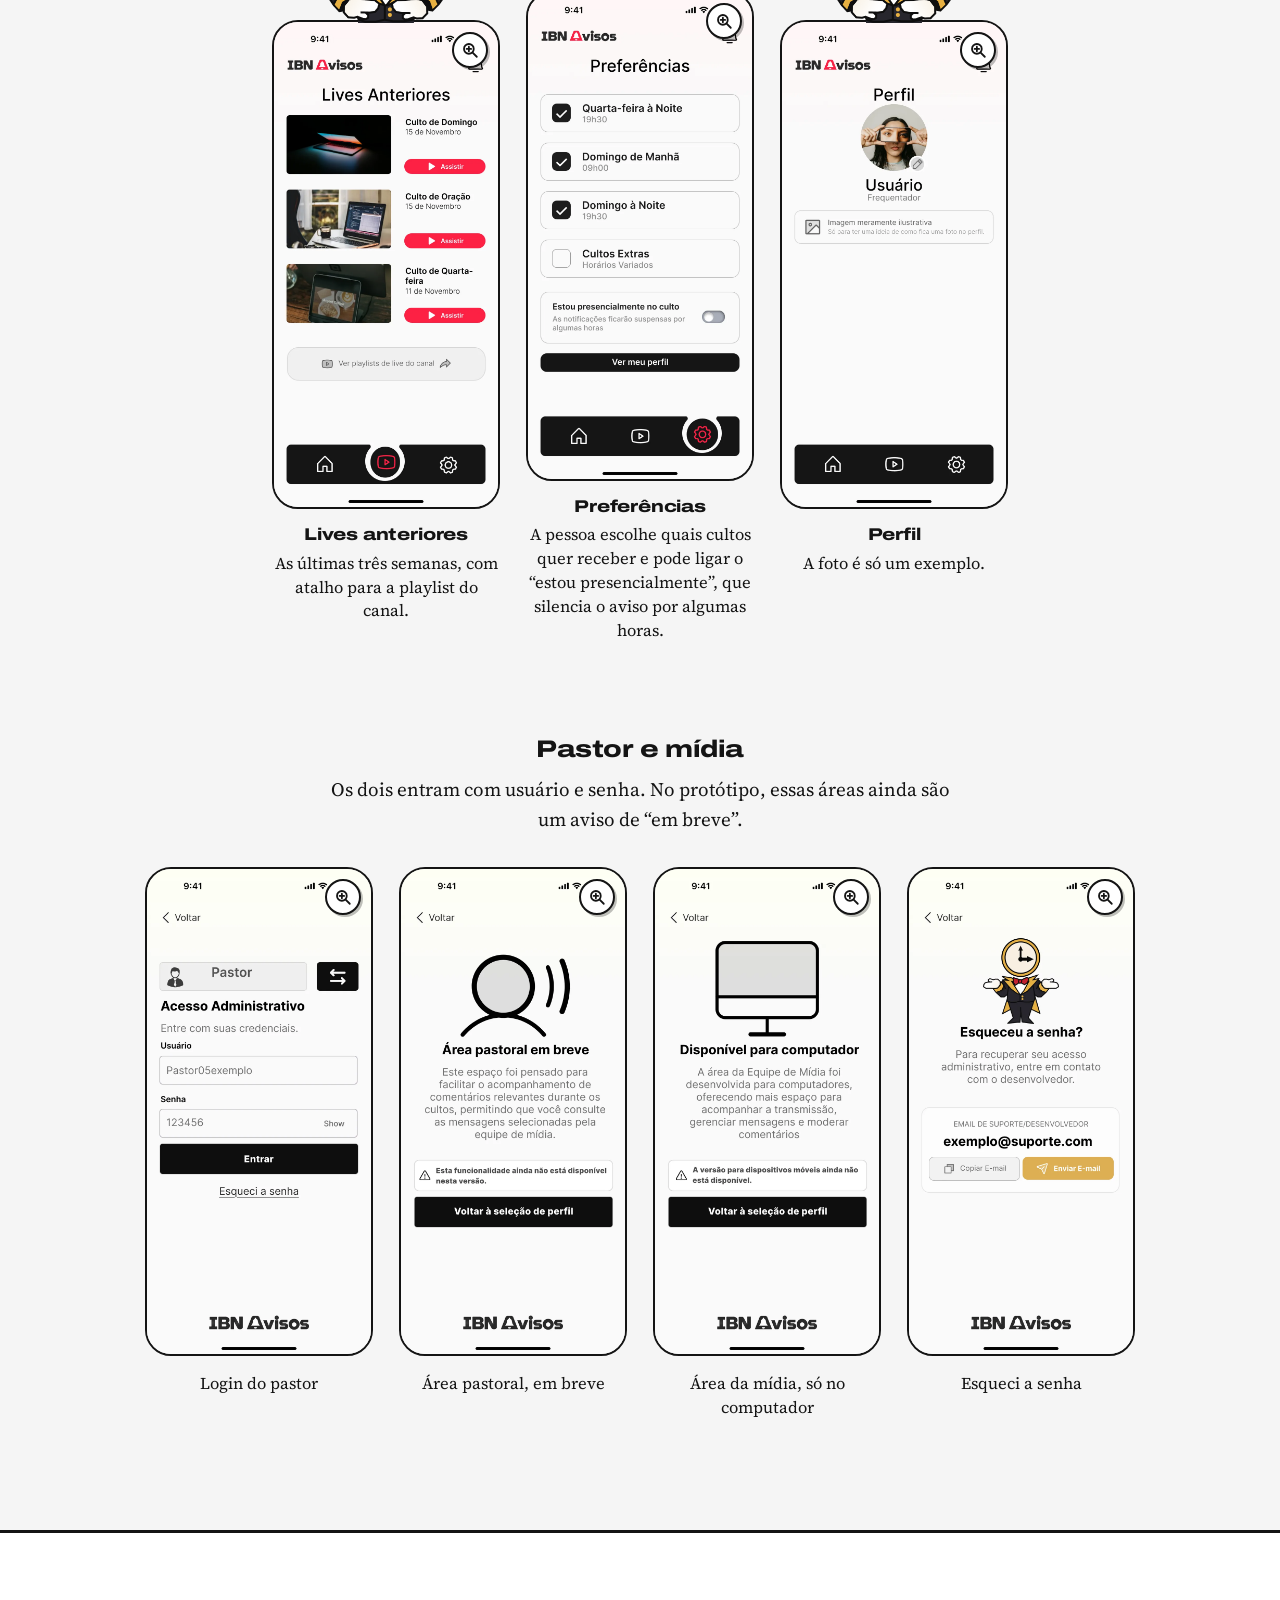
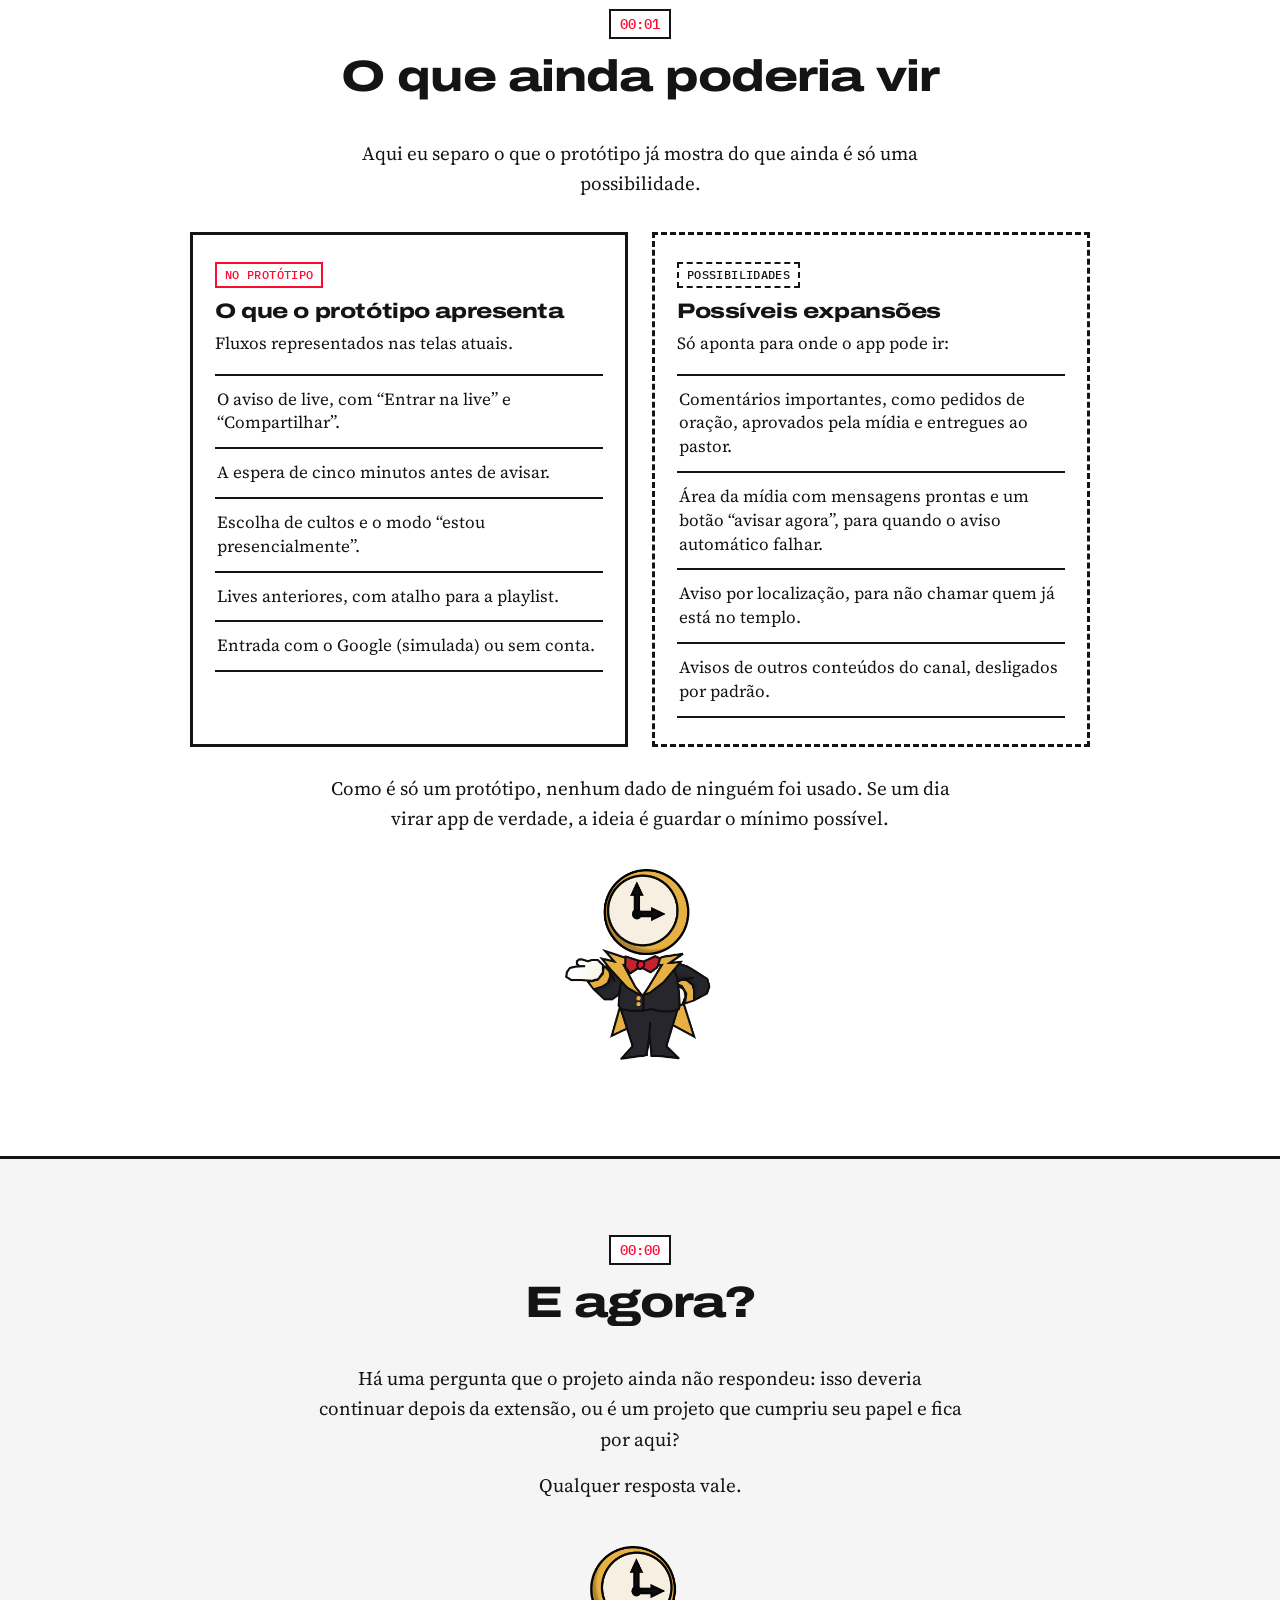
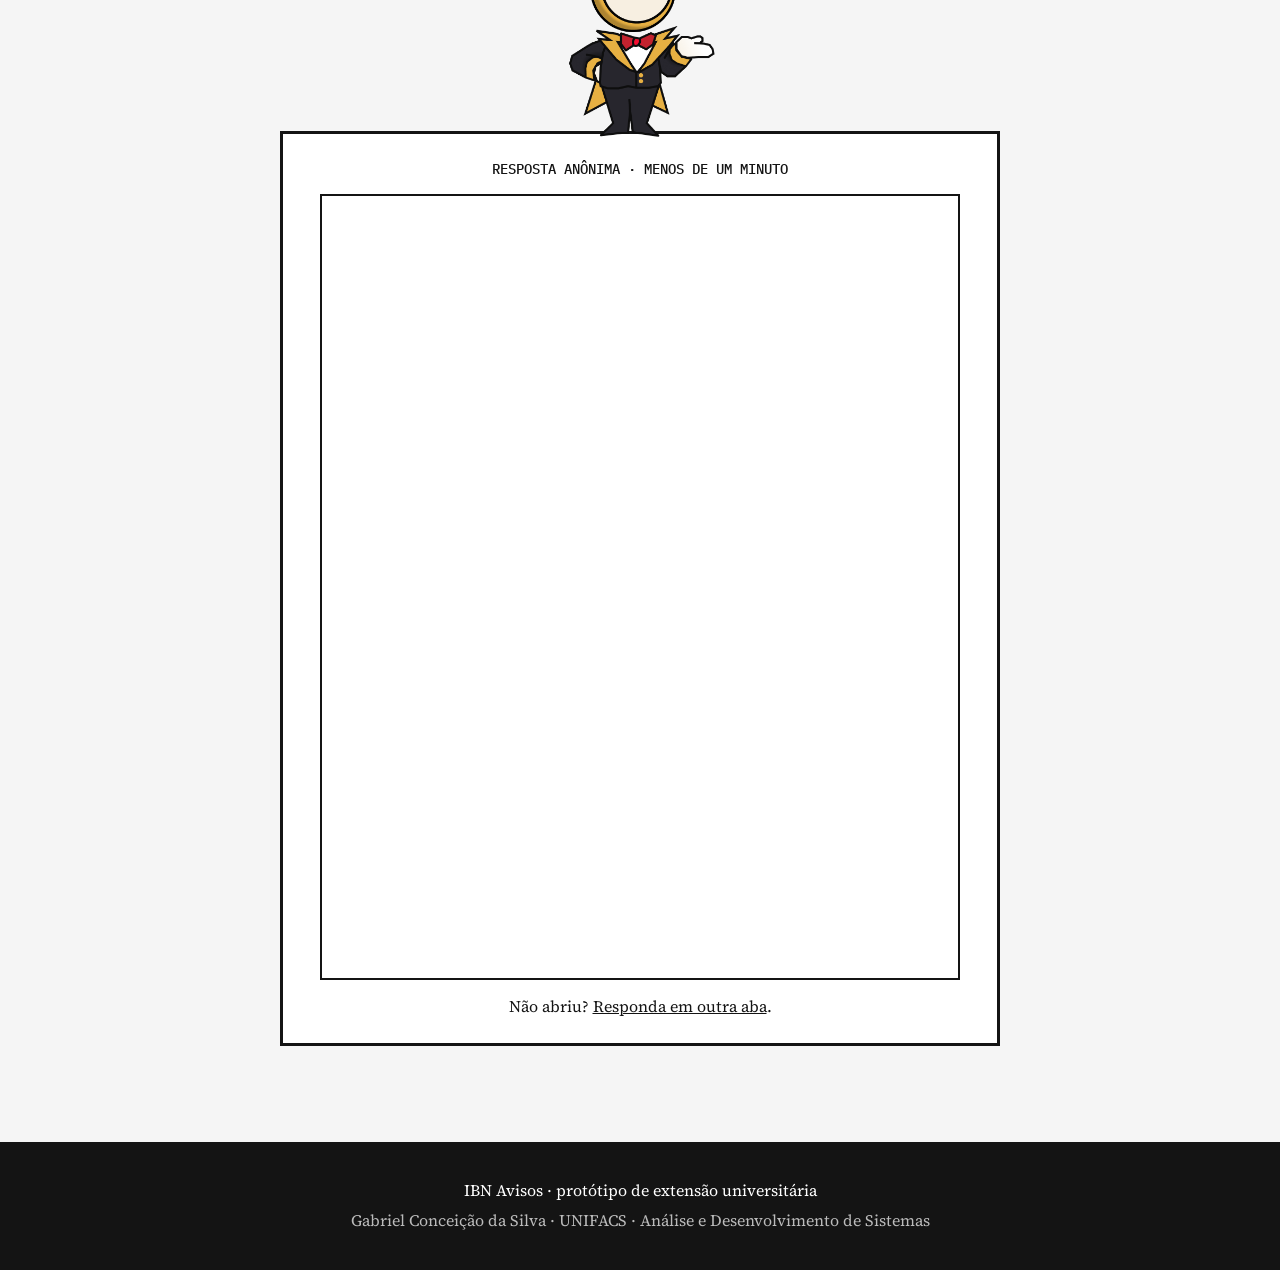
==== commit 4b8978b0: "Refine text in index.html for better understanding Updated text for clarity and consistency in secti" ====
--- a/index.html
+++ b/index.html
@@ -68,7 +68,7 @@
 .grp .tx{margin-bottom:26px}
 .fg{margin:0;width:100%}
 /* carrossel */
-.car{--sw:228px}
+.car{--sw:clamp(120px,31vh,228px);--sw:clamp(120px,31svh,228px)}
 .trk{display:flex;align-items:flex-start;gap:26px;overflow-x:auto;scroll-snap-type:x mandatory;margin:0 calc(var(--gut) * -1);padding:6px var(--gut) 14px;scroll-padding:0 var(--gut);scrollbar-width:none;overscroll-behavior-x:contain;position:relative;-webkit-overflow-scrolling:touch}
 .trk::-webkit-scrollbar{display:none}
 .trk>.fg{flex:0 0 var(--sw);width:var(--sw);scroll-snap-align:start}
@@ -217,7 +217,7 @@
  .desc{font-size:17.5px}
  .acoes{flex-direction:column;align-items:stretch;gap:12px}
  .btn.p{font-size:17px}
- .car{--sw:min(66vw,260px)}
+ .car{--sw:clamp(120px,min(60vw,31vh),240px);--sw:clamp(120px,min(60vw,31svh),240px)}
  .trk{gap:18px}
  .voto{padding:20px 12px;margin-top:185px}.voto .mm{width:110px}.callout{padding:26px 20px}
  #men{min-width:220px}
@@ -310,7 +310,7 @@
 <!-- 00:08 -->
 <section data-t="00:08" data-n="Por que isso existe" id="s8"><div class="w">
 <div class="hd"><span class="mono st">00:08</span><h2>Por que isso existe</h2></div>
-<div class="tx"><p>Antes de desenhar qualquer tela, foram duas entrevistas, um questionário e observação no próprio culto. Três coisas se repetiram: o aviso do YouTube demora, achar a transmissão dá trabalho e assistir de casa parece ver televisão.</p></div>
+<div class="tx"><p>Antes de desenhar qualquer tela, foram duas entrevistas, um questionário e observação no próprio culto. Três coisas se repetiram: o aviso do YouTube demora, achar a transmissão dá trabalho e assistir de casa parece ver um programa de televisão.</p></div>
 <div class="callout">
 <p class="mono">E POR QUE NÃO O SININHO DO YOUTUBE?</p>
 <p class="big">Porque cada pessoa precisa ativar, ele serve a qualquer canal e se perde no meio de outras notificações.</p>
@@ -324,7 +324,7 @@
 <div class="hd"><span class="mono st">00:07</span><h2>As decisões por trás do projeto</h2></div>
 <div class="tx"><p>Algumas escolhas só parecem óbvias depois do app desenhado. Aqui está o raciocínio por trás delas.</p></div>
 <div class="why">
-<span class="mono">A PERGUNTA QUE TODO MUNDO FAZ</span>
+<span class="mono">A PERGUNTA QUE TODO MUNDO PODE FAZER</span>
 <h3>Por que um site para explicar o protótipo, em vez de já entregar a versão final?</h3>
 <ol>
 <li><b>A hospedagem não roda o que o app precisa.</b> O GitHub Pages só serve páginas estáticas, como esta. O app de verdade precisaria de um script consultando a API do YouTube para saber se há uma live e ler os comentários.</li>
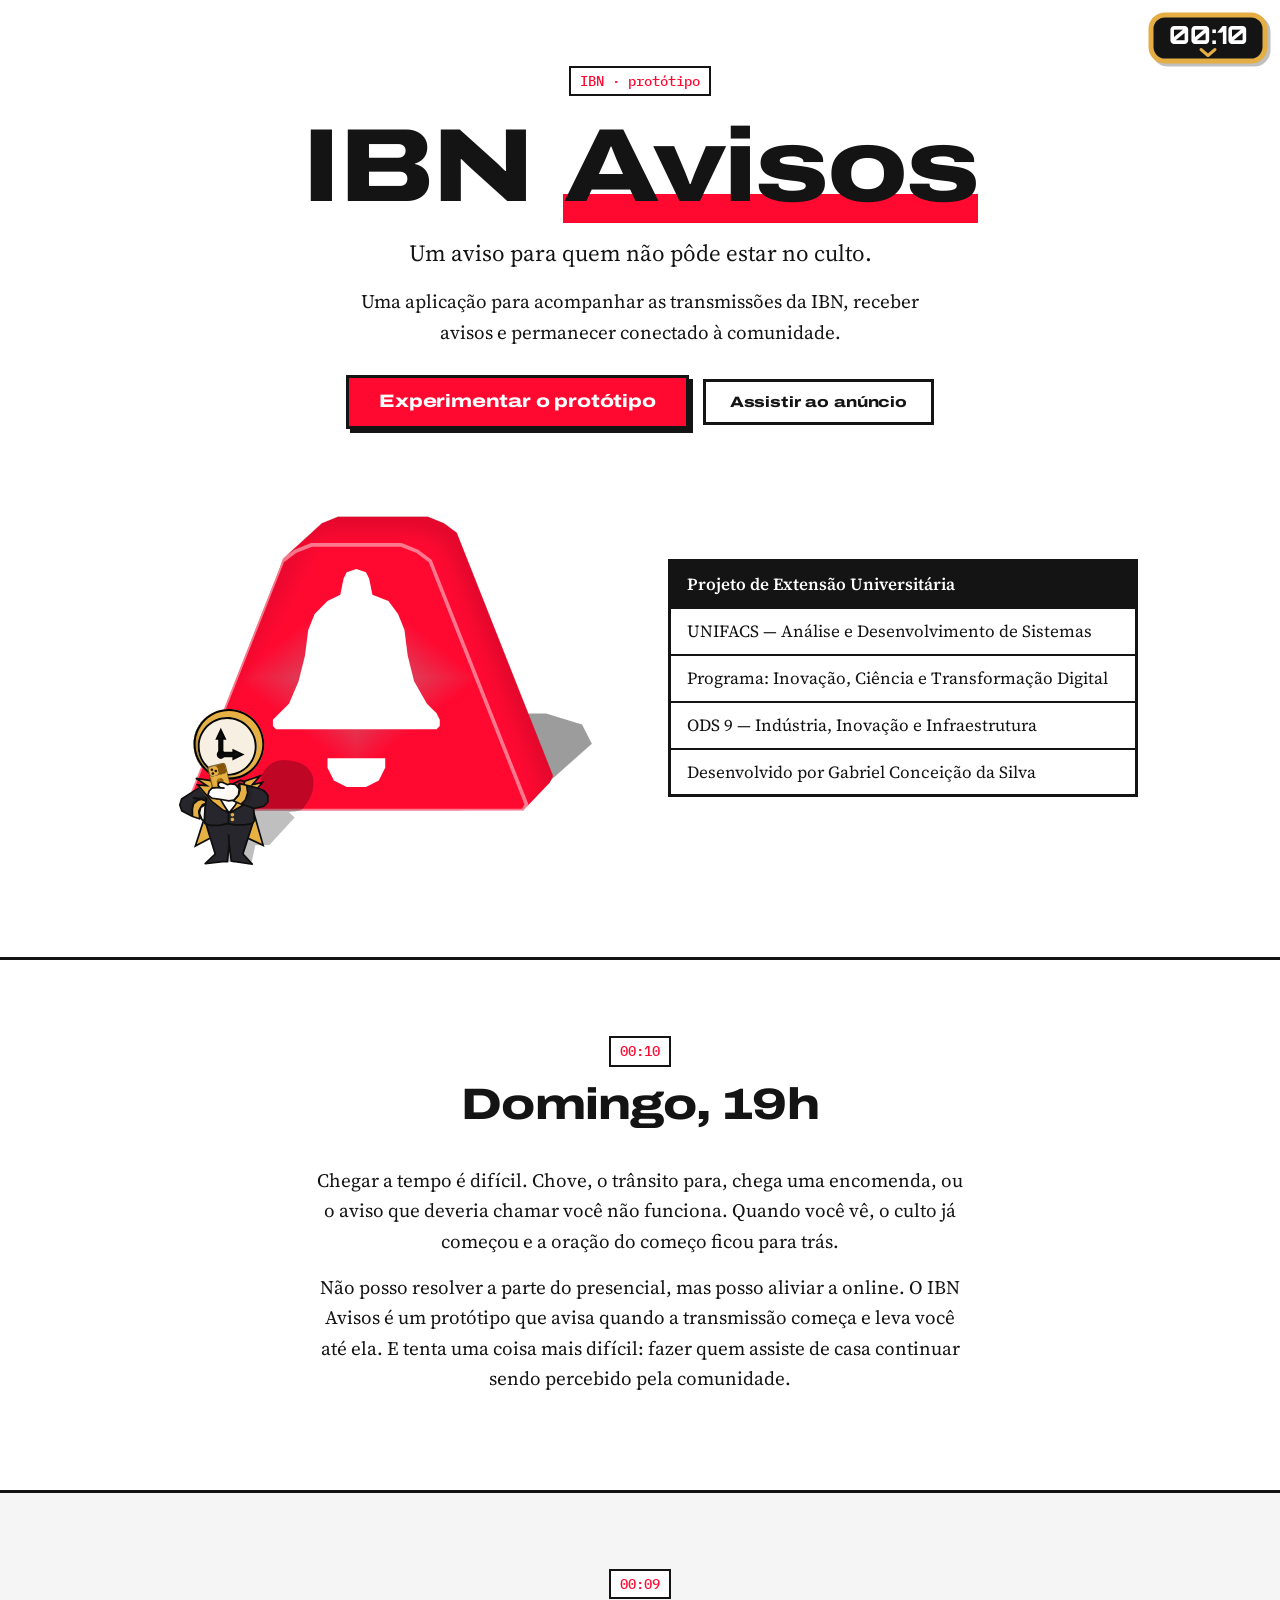
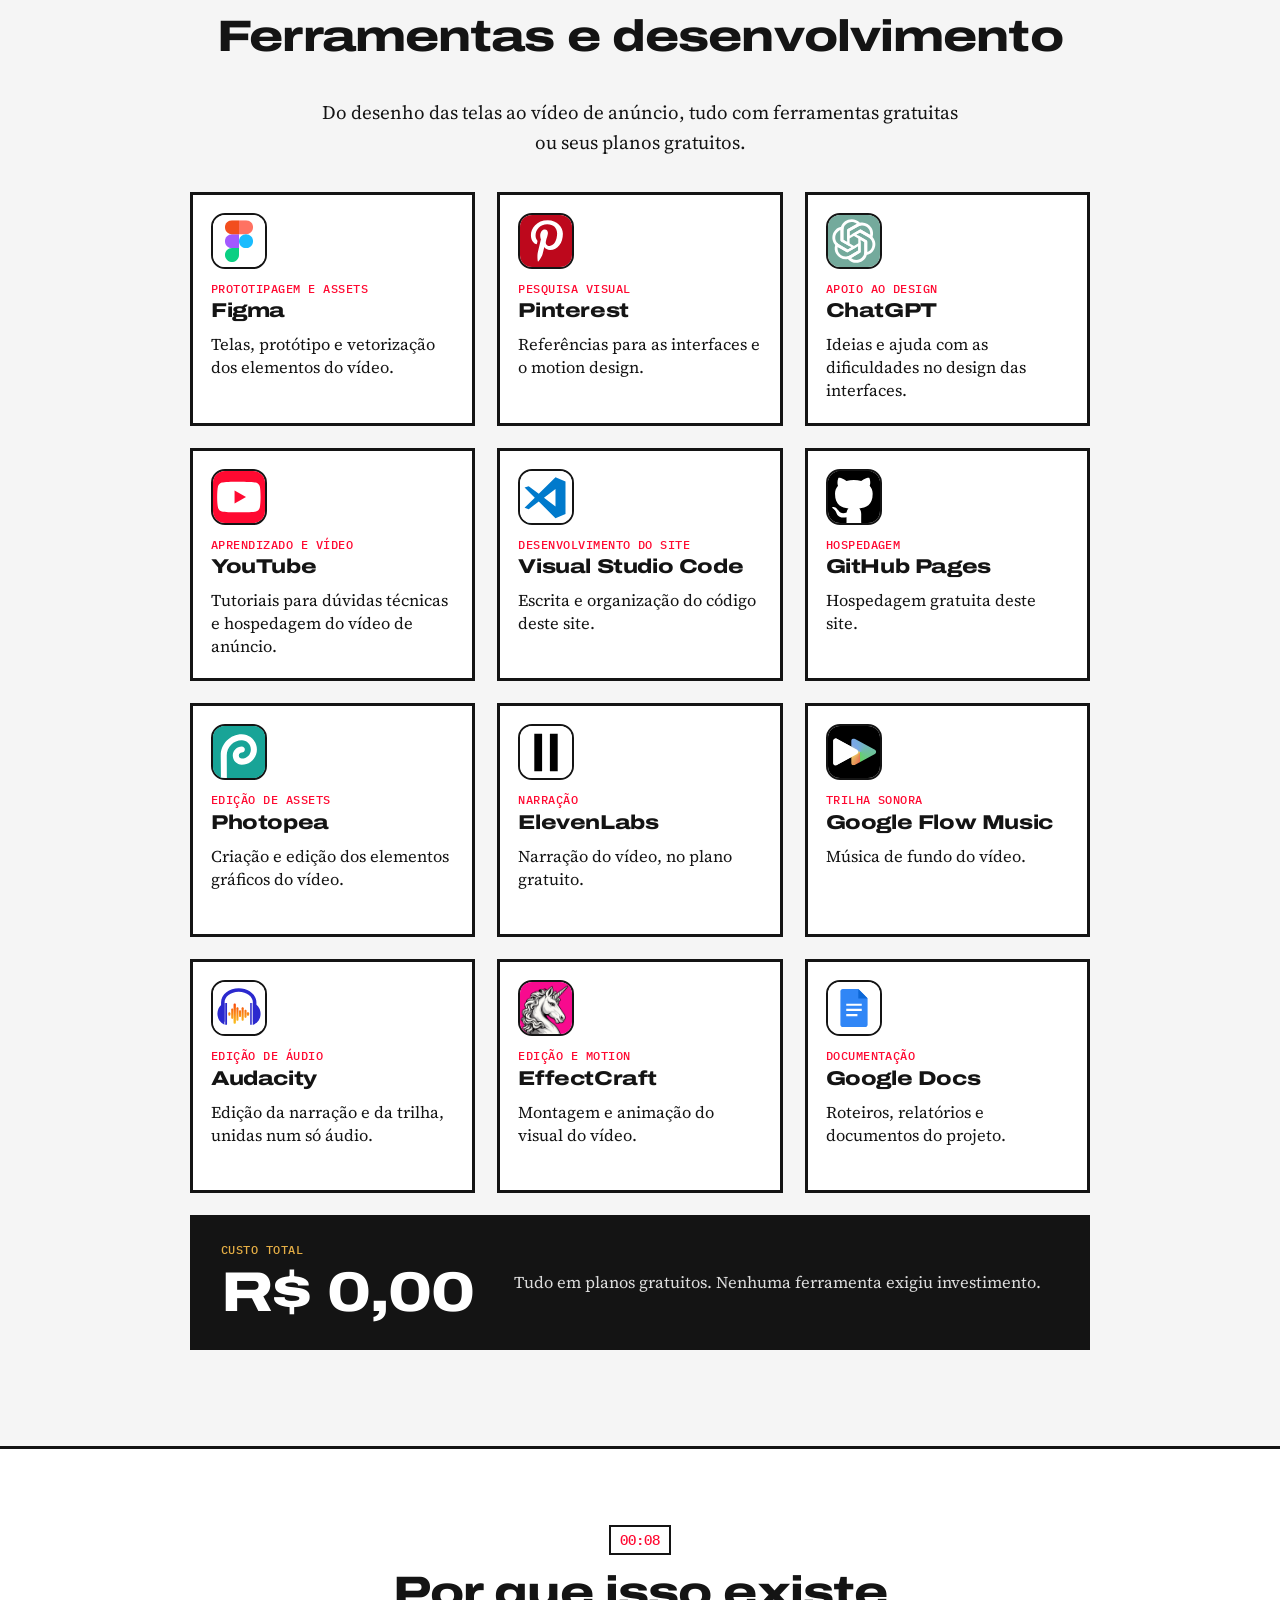
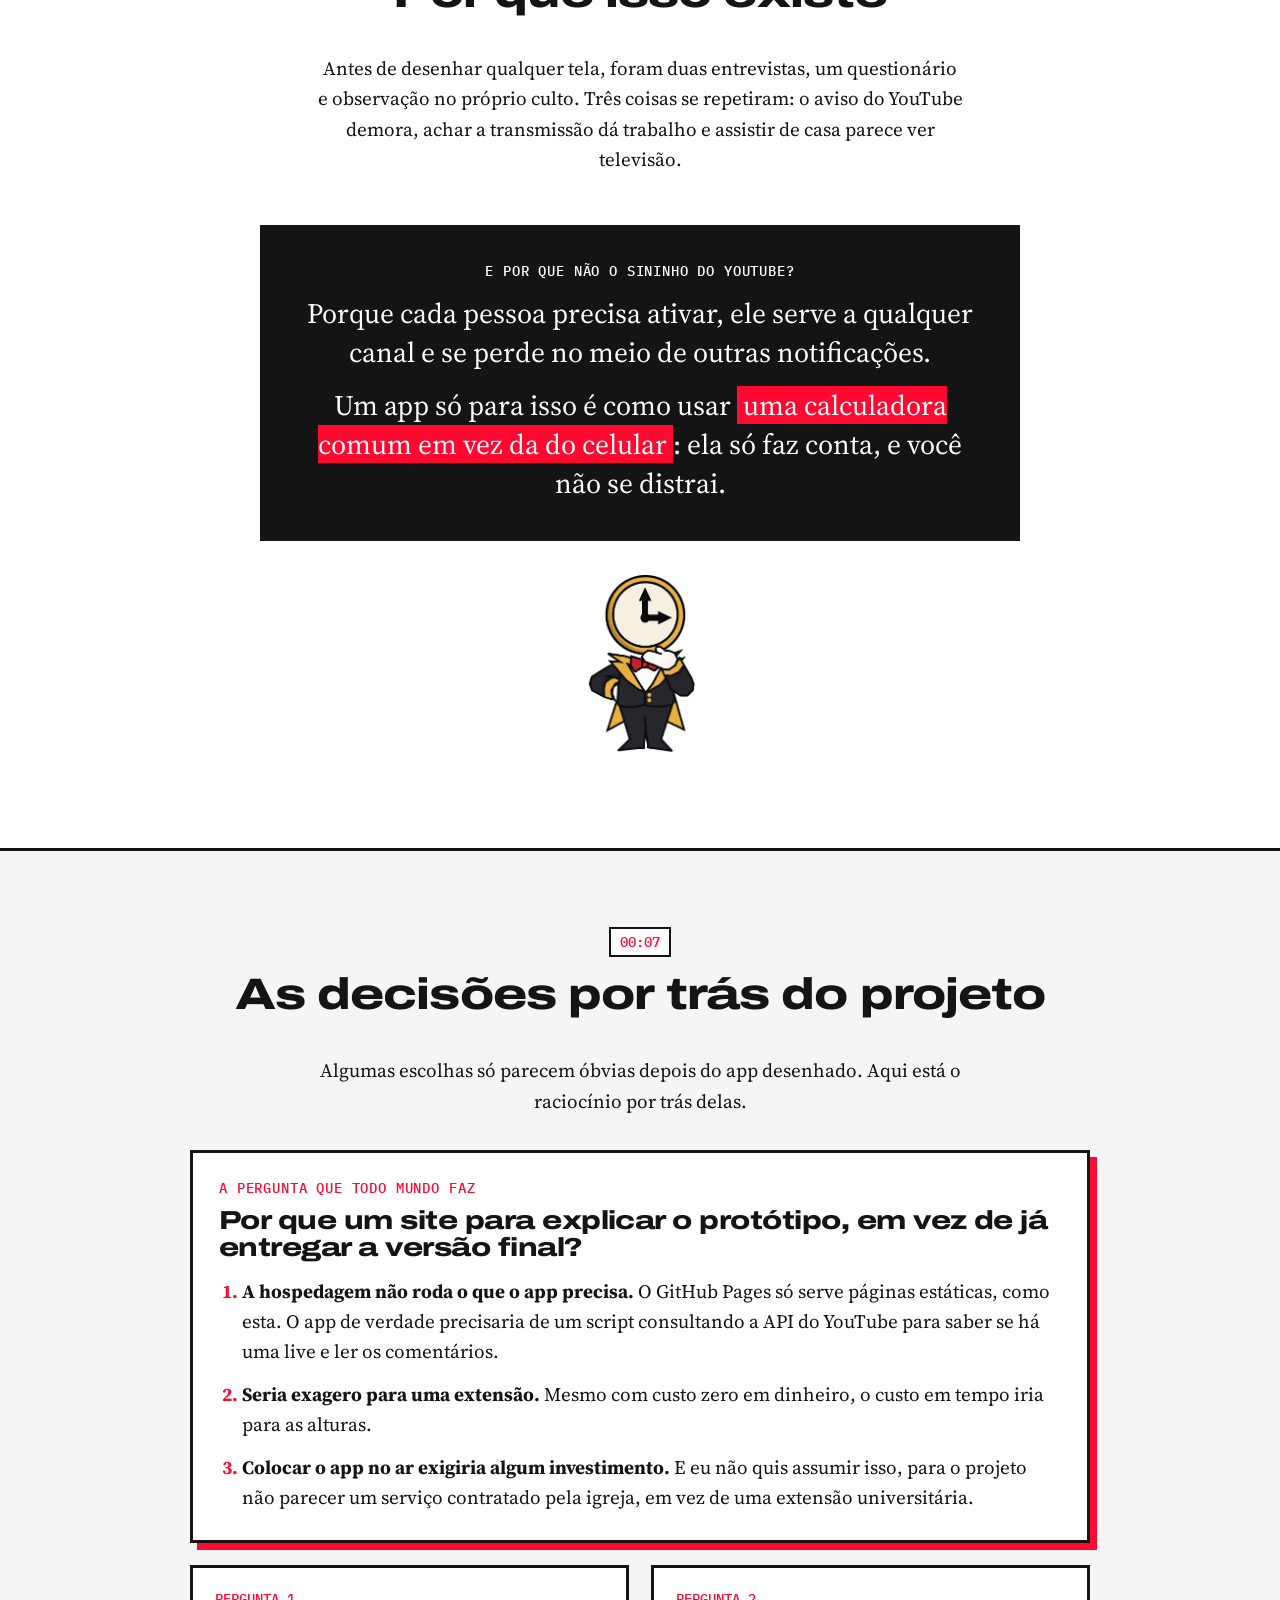
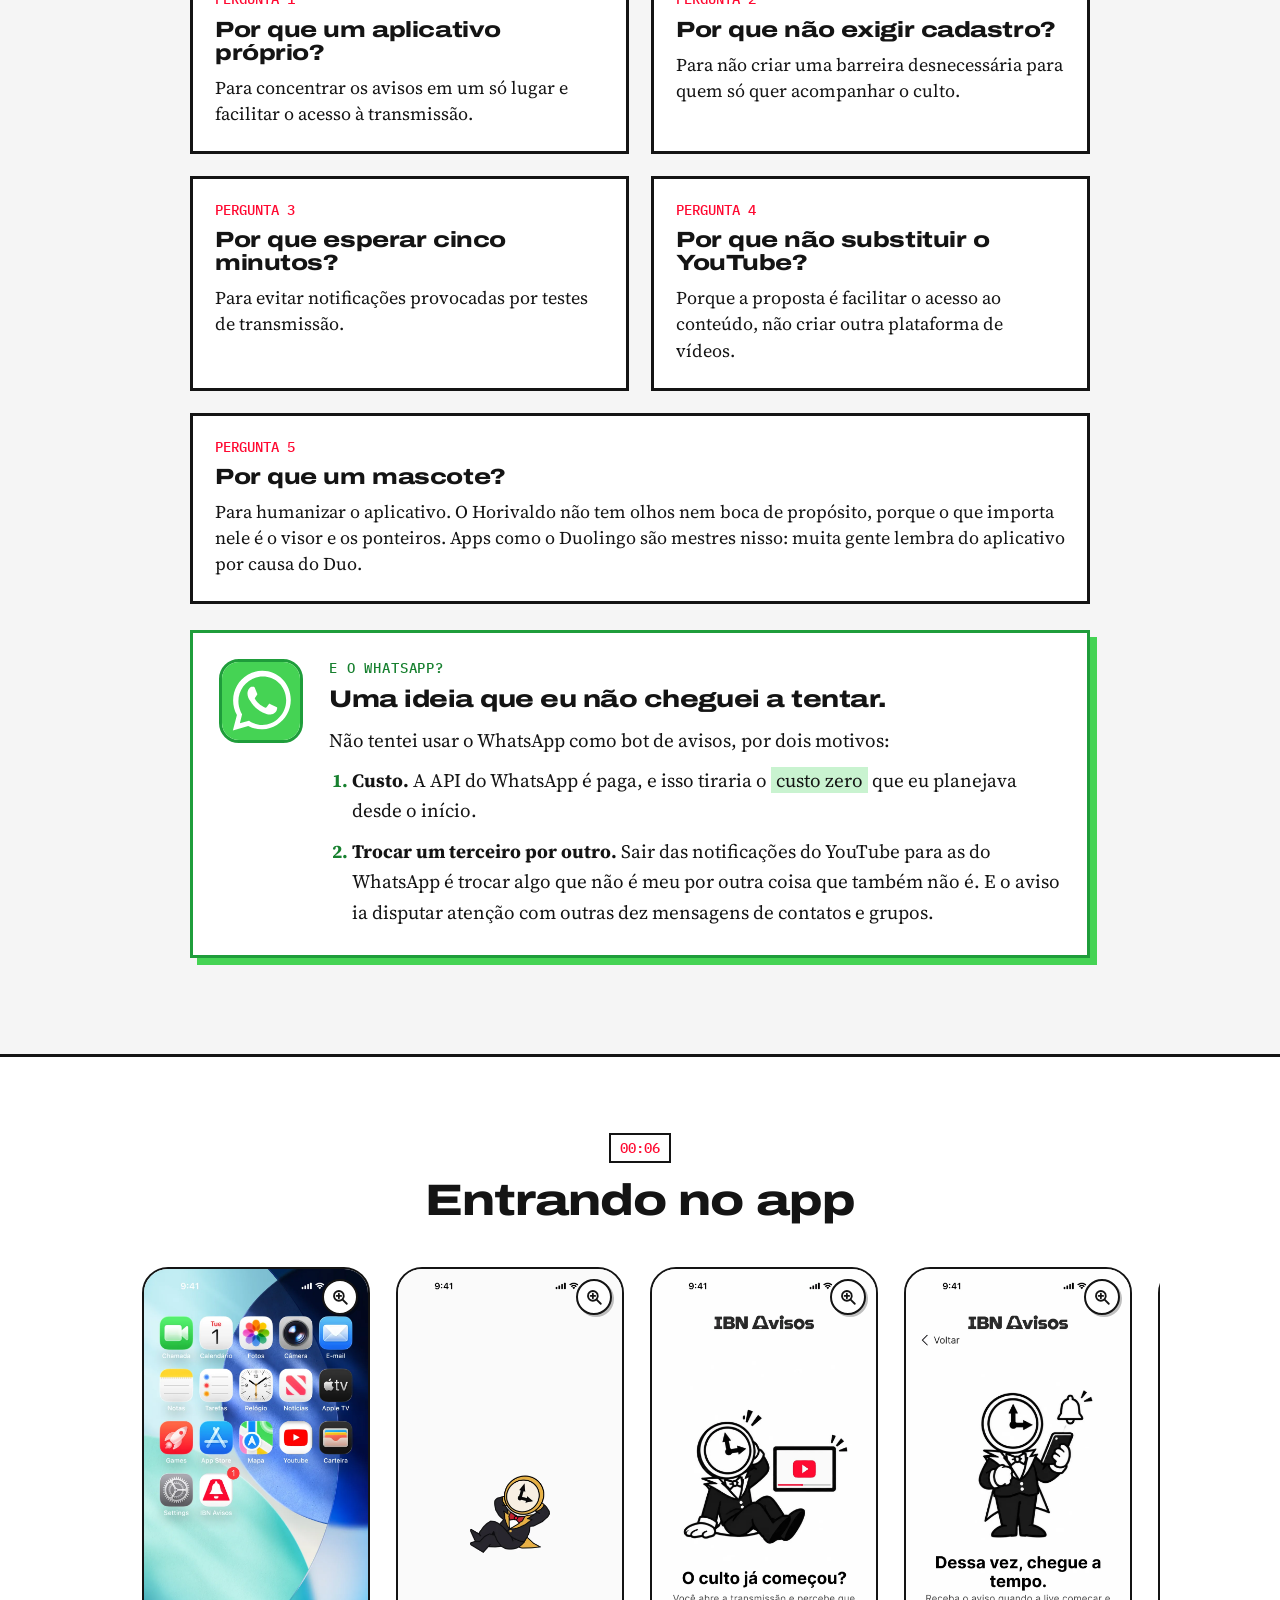
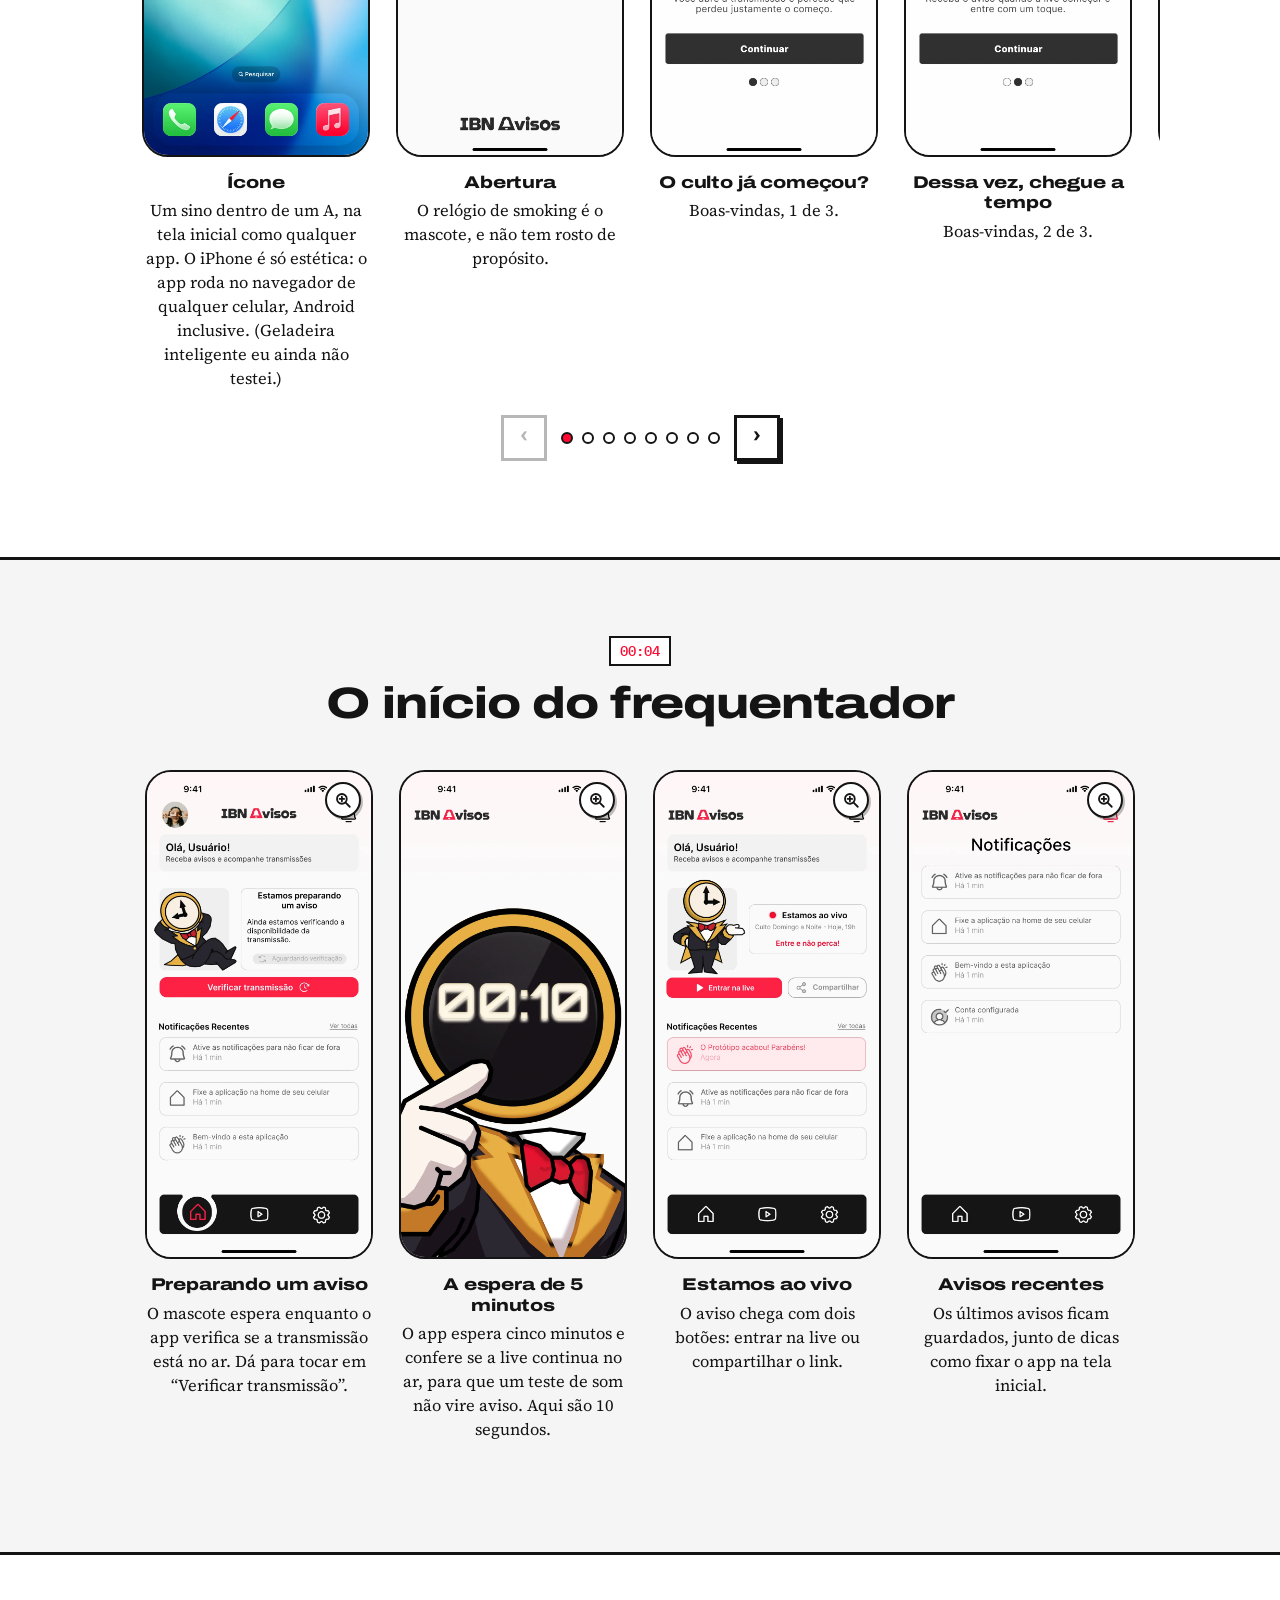
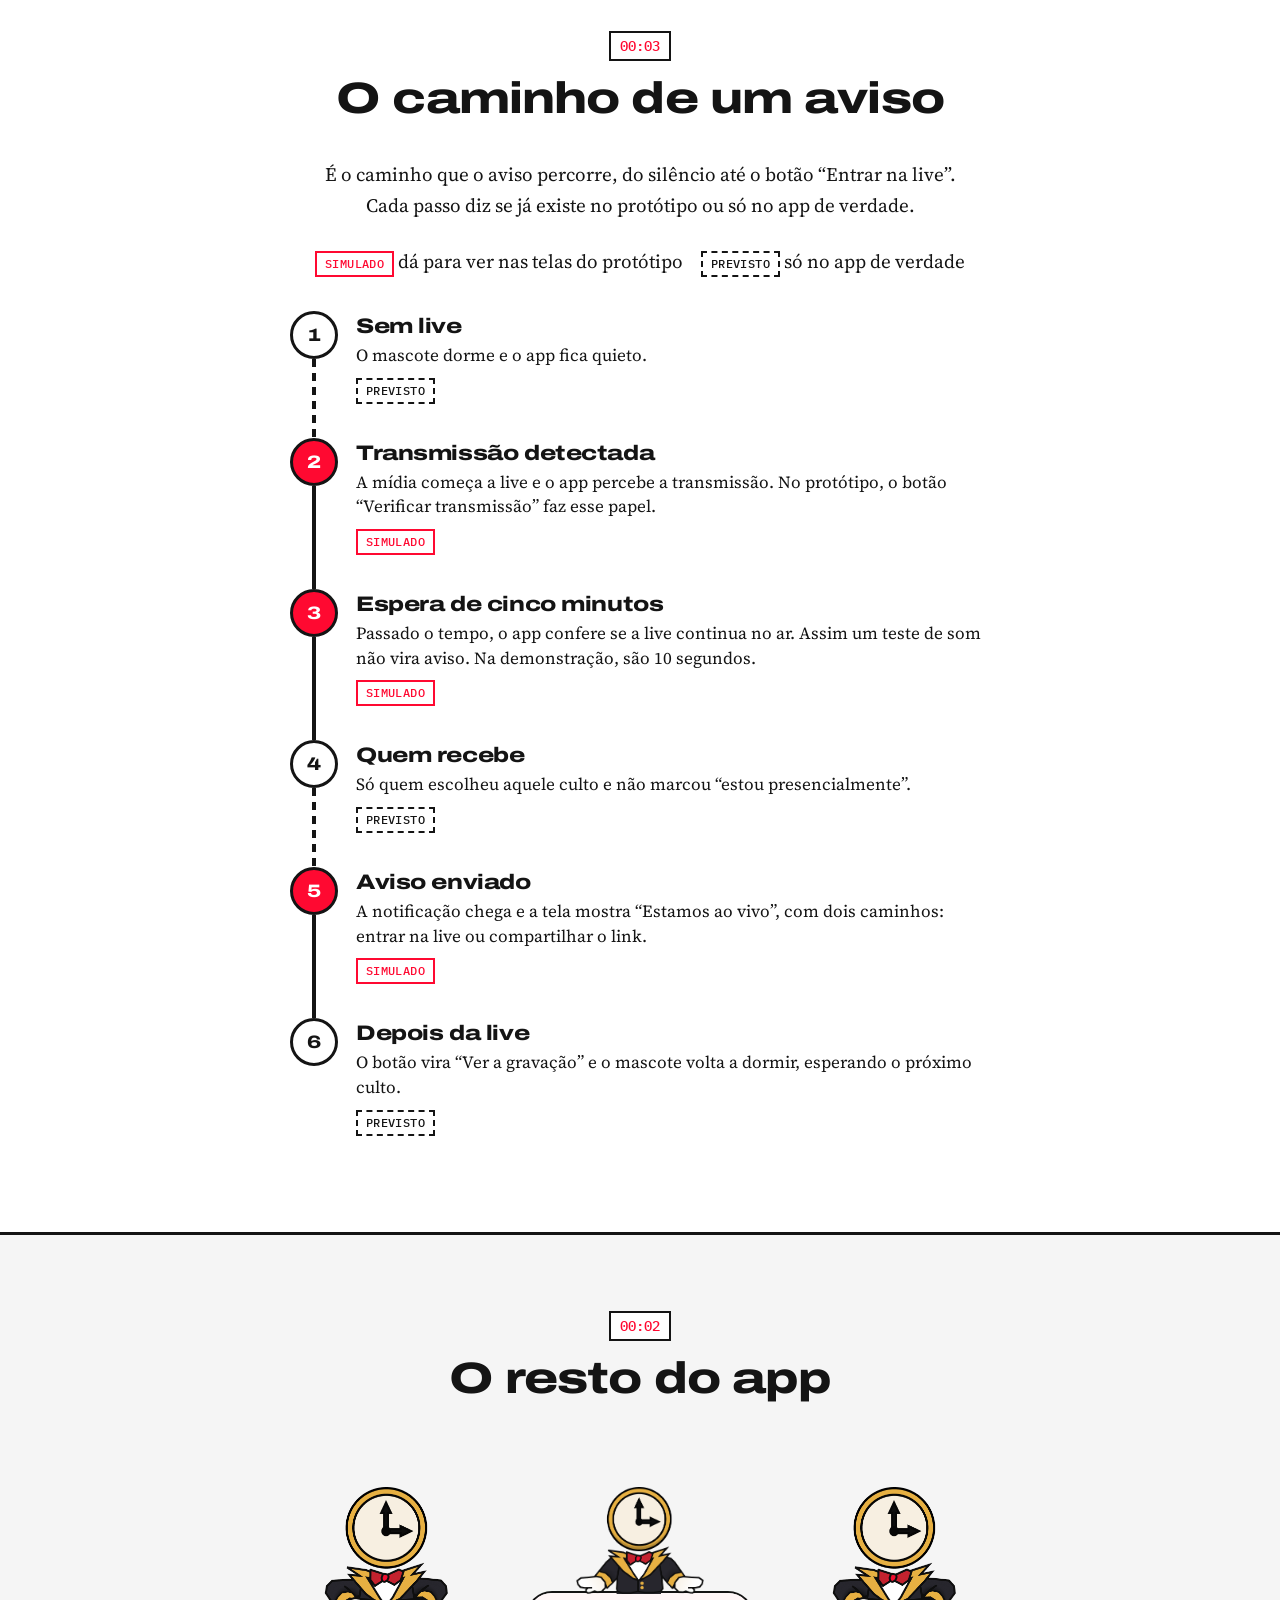
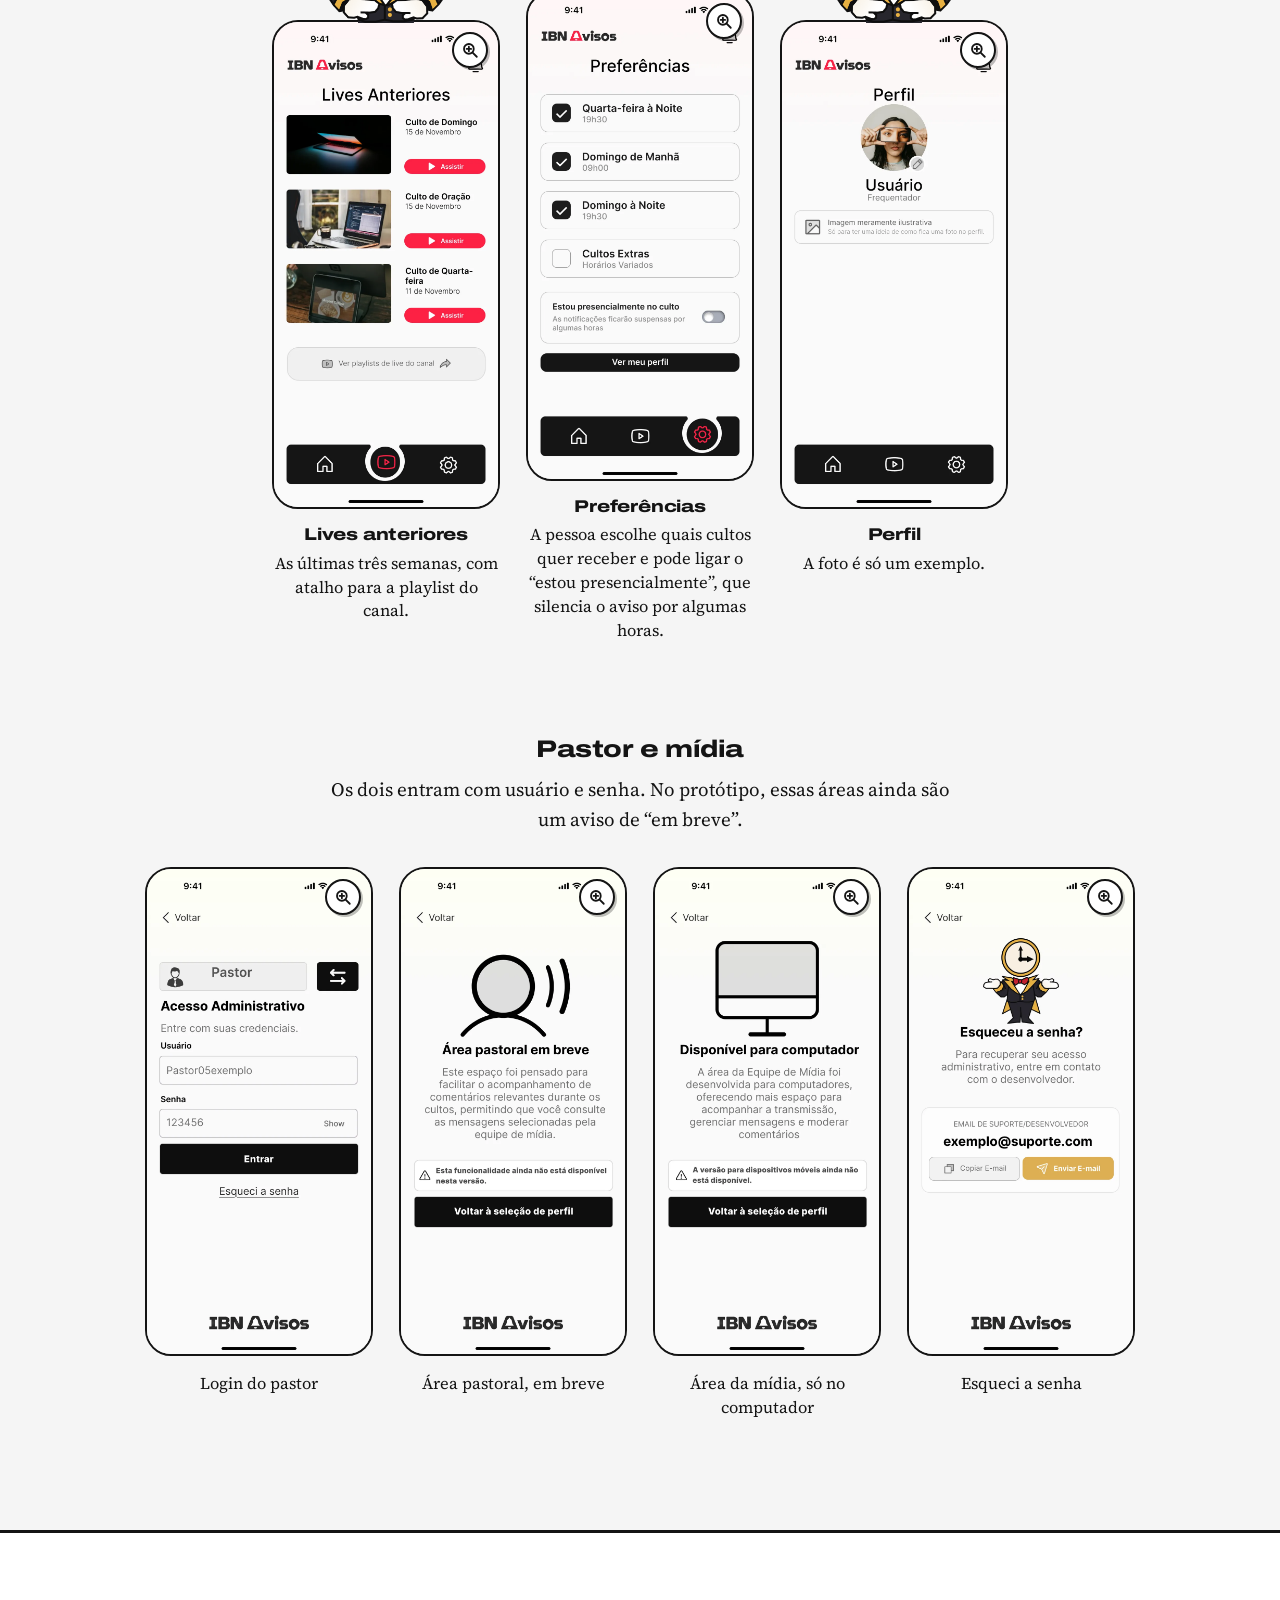
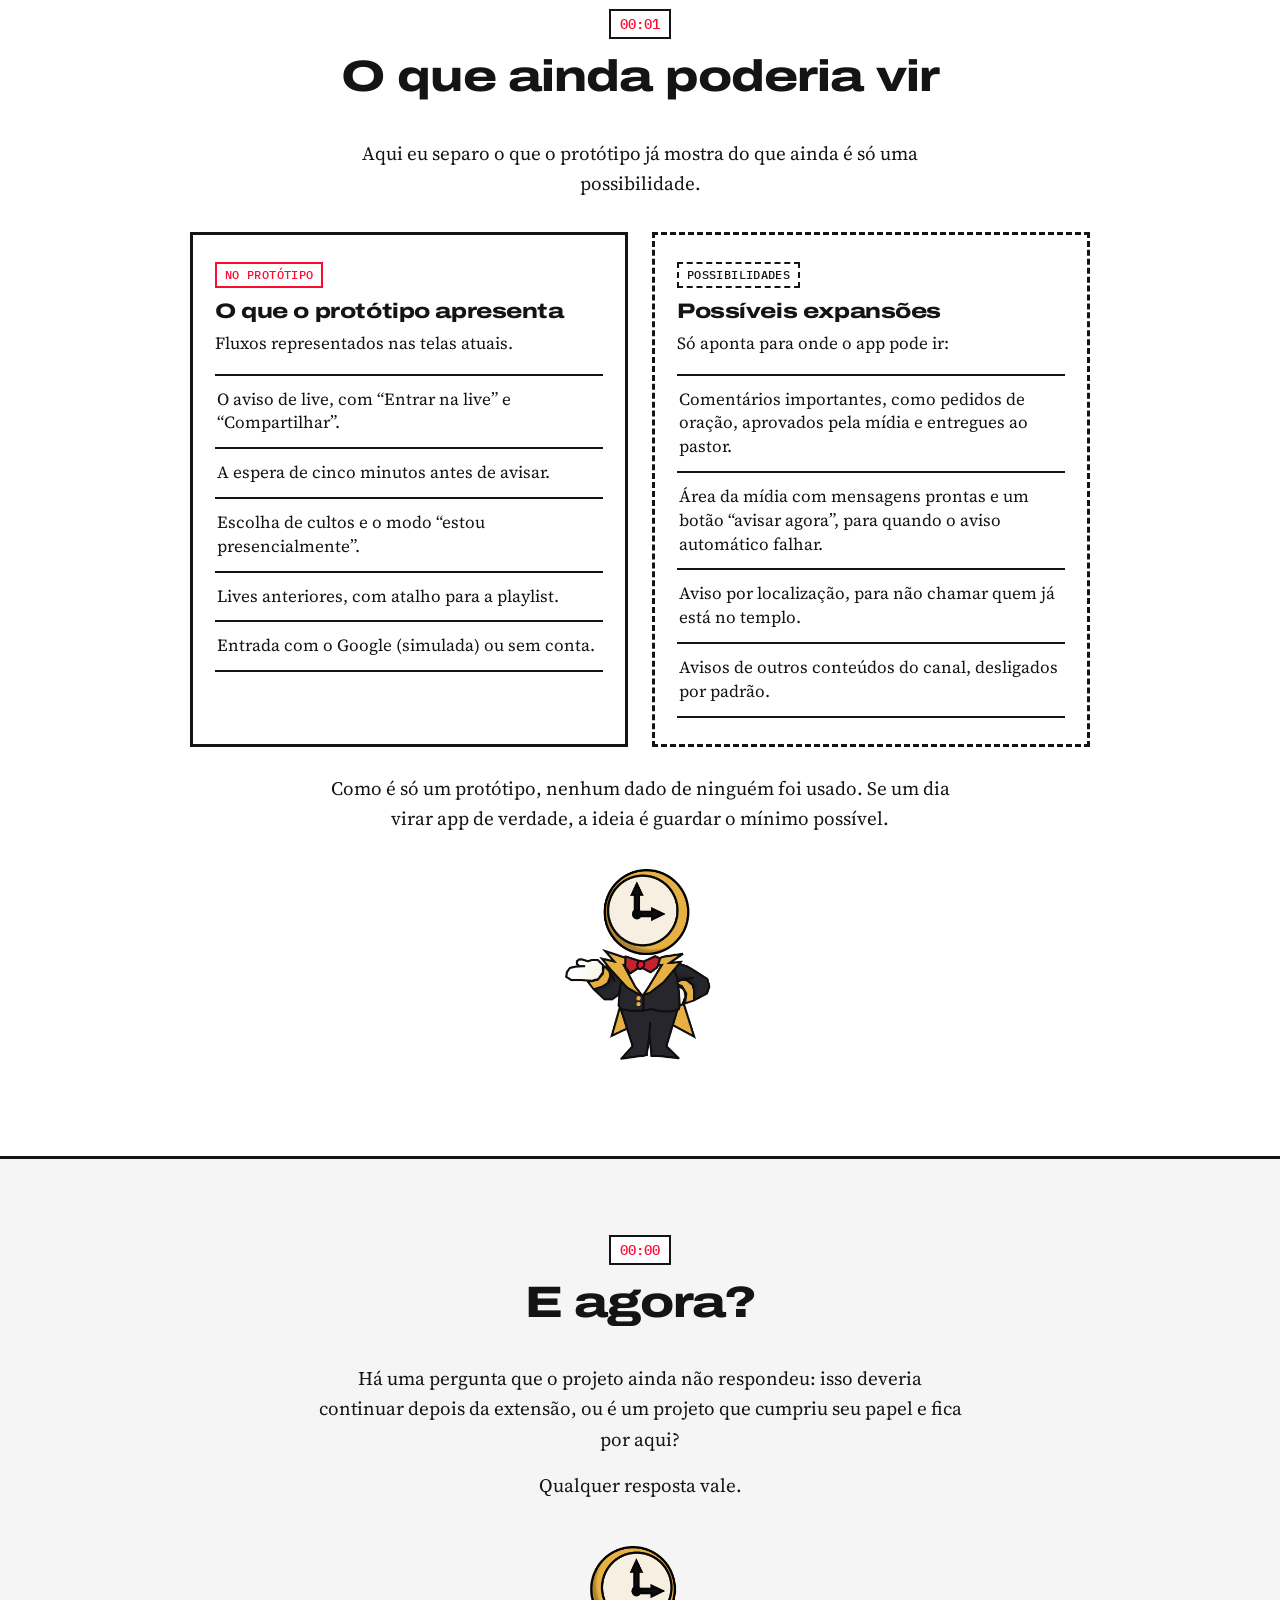
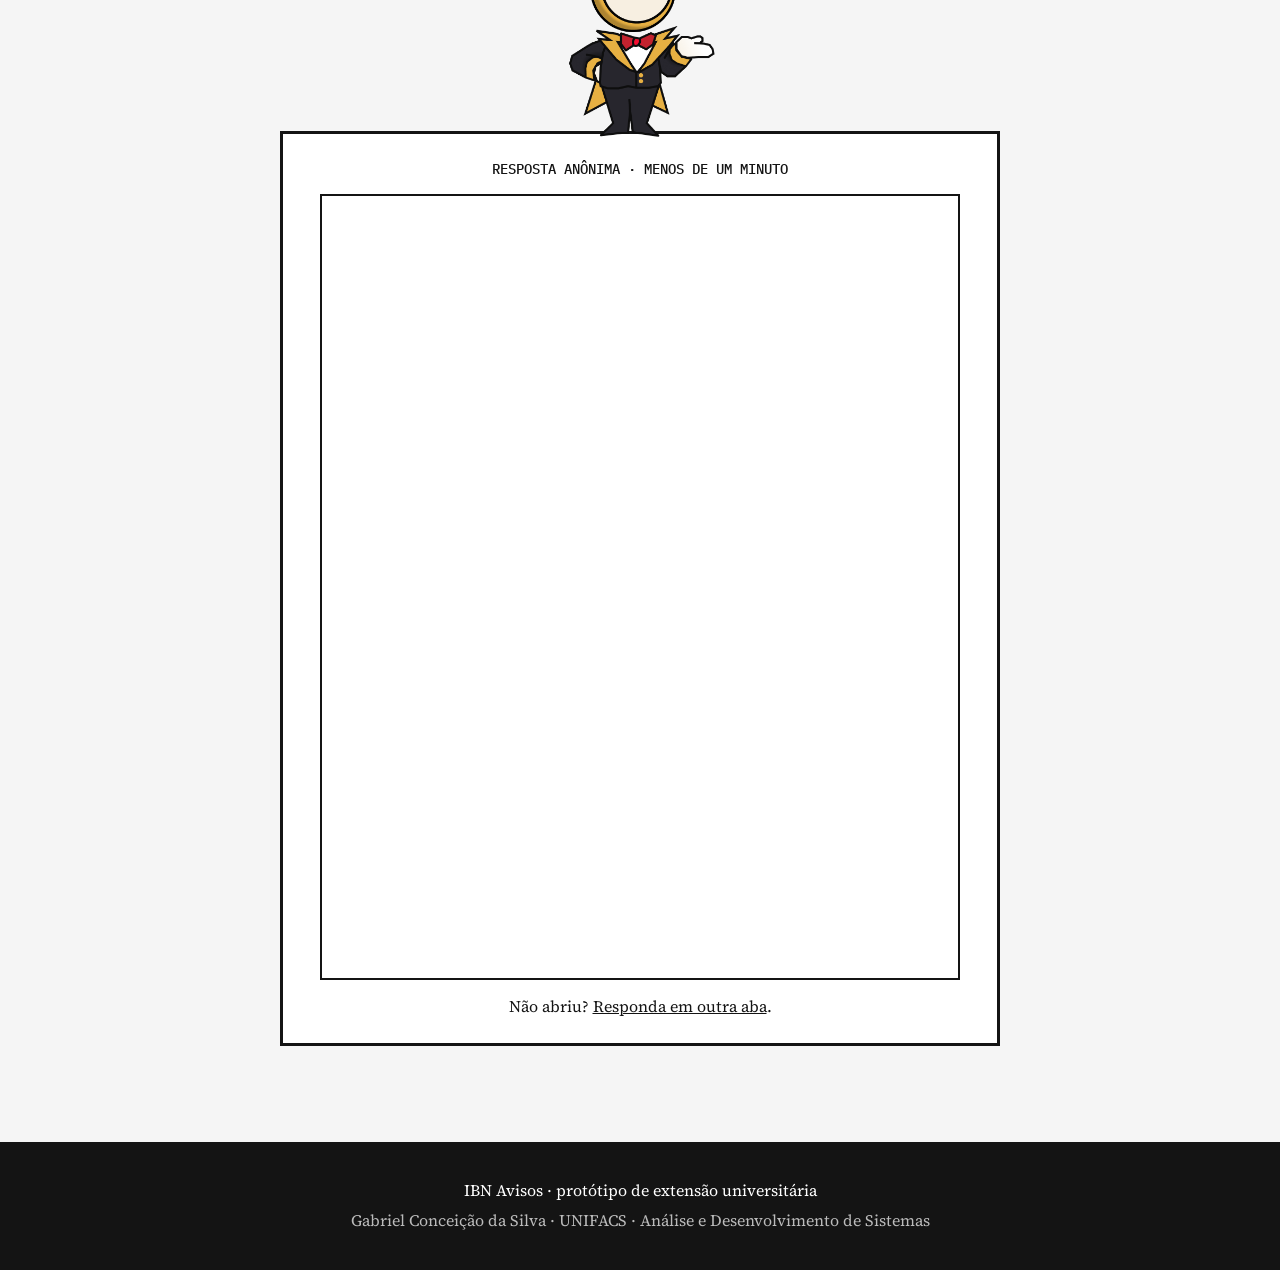
==== commit 3424ff99: "Adição: Contador de Visitas" ====
--- a/index.html
+++ b/index.html
@@ -310,7 +310,7 @@
 <!-- 00:08 -->
 <section data-t="00:08" data-n="Por que isso existe" id="s8"><div class="w">
 <div class="hd"><span class="mono st">00:08</span><h2>Por que isso existe</h2></div>
-<div class="tx"><p>Antes de desenhar qualquer tela, foram duas entrevistas, um questionário e observação no próprio culto. Três coisas se repetiram: o aviso do YouTube demora, achar a transmissão dá trabalho e assistir de casa parece ver um programa de televisão.</p></div>
+<div class="tx"><p>Antes de desenhar qualquer tela, foram duas entrevistas, um questionário e observação no próprio culto. Três coisas se repetiram: o aviso do YouTube demora, achar a transmissão dá trabalho e assistir de casa parece ver televisão.</p></div>
 <div class="callout">
 <p class="mono">E POR QUE NÃO O SININHO DO YOUTUBE?</p>
 <p class="big">Porque cada pessoa precisa ativar, ele serve a qualquer canal e se perde no meio de outras notificações.</p>
@@ -324,7 +324,7 @@
 <div class="hd"><span class="mono st">00:07</span><h2>As decisões por trás do projeto</h2></div>
 <div class="tx"><p>Algumas escolhas só parecem óbvias depois do app desenhado. Aqui está o raciocínio por trás delas.</p></div>
 <div class="why">
-<span class="mono">A PERGUNTA QUE TODO MUNDO PODE FAZER</span>
+<span class="mono">A PERGUNTA QUE TODO MUNDO FAZ</span>
 <h3>Por que um site para explicar o protótipo, em vez de já entregar a versão final?</h3>
 <ol>
 <li><b>A hospedagem não roda o que o app precisa.</b> O GitHub Pages só serve páginas estáticas, como esta. O app de verdade precisaria de um script consultando a API do YouTube para saber se há uma live e ler os comentários.</li>
@@ -563,5 +563,7 @@
 window.addEventListener('resize',function(){if(aberto){limita();aplica()}});
 })();
 </script>
+<script data-goatcounter="https://nobrew.goatcounter.com/count"
+        async src="//gc.zgo.at/count.js"></script>
 </body>
 </html>
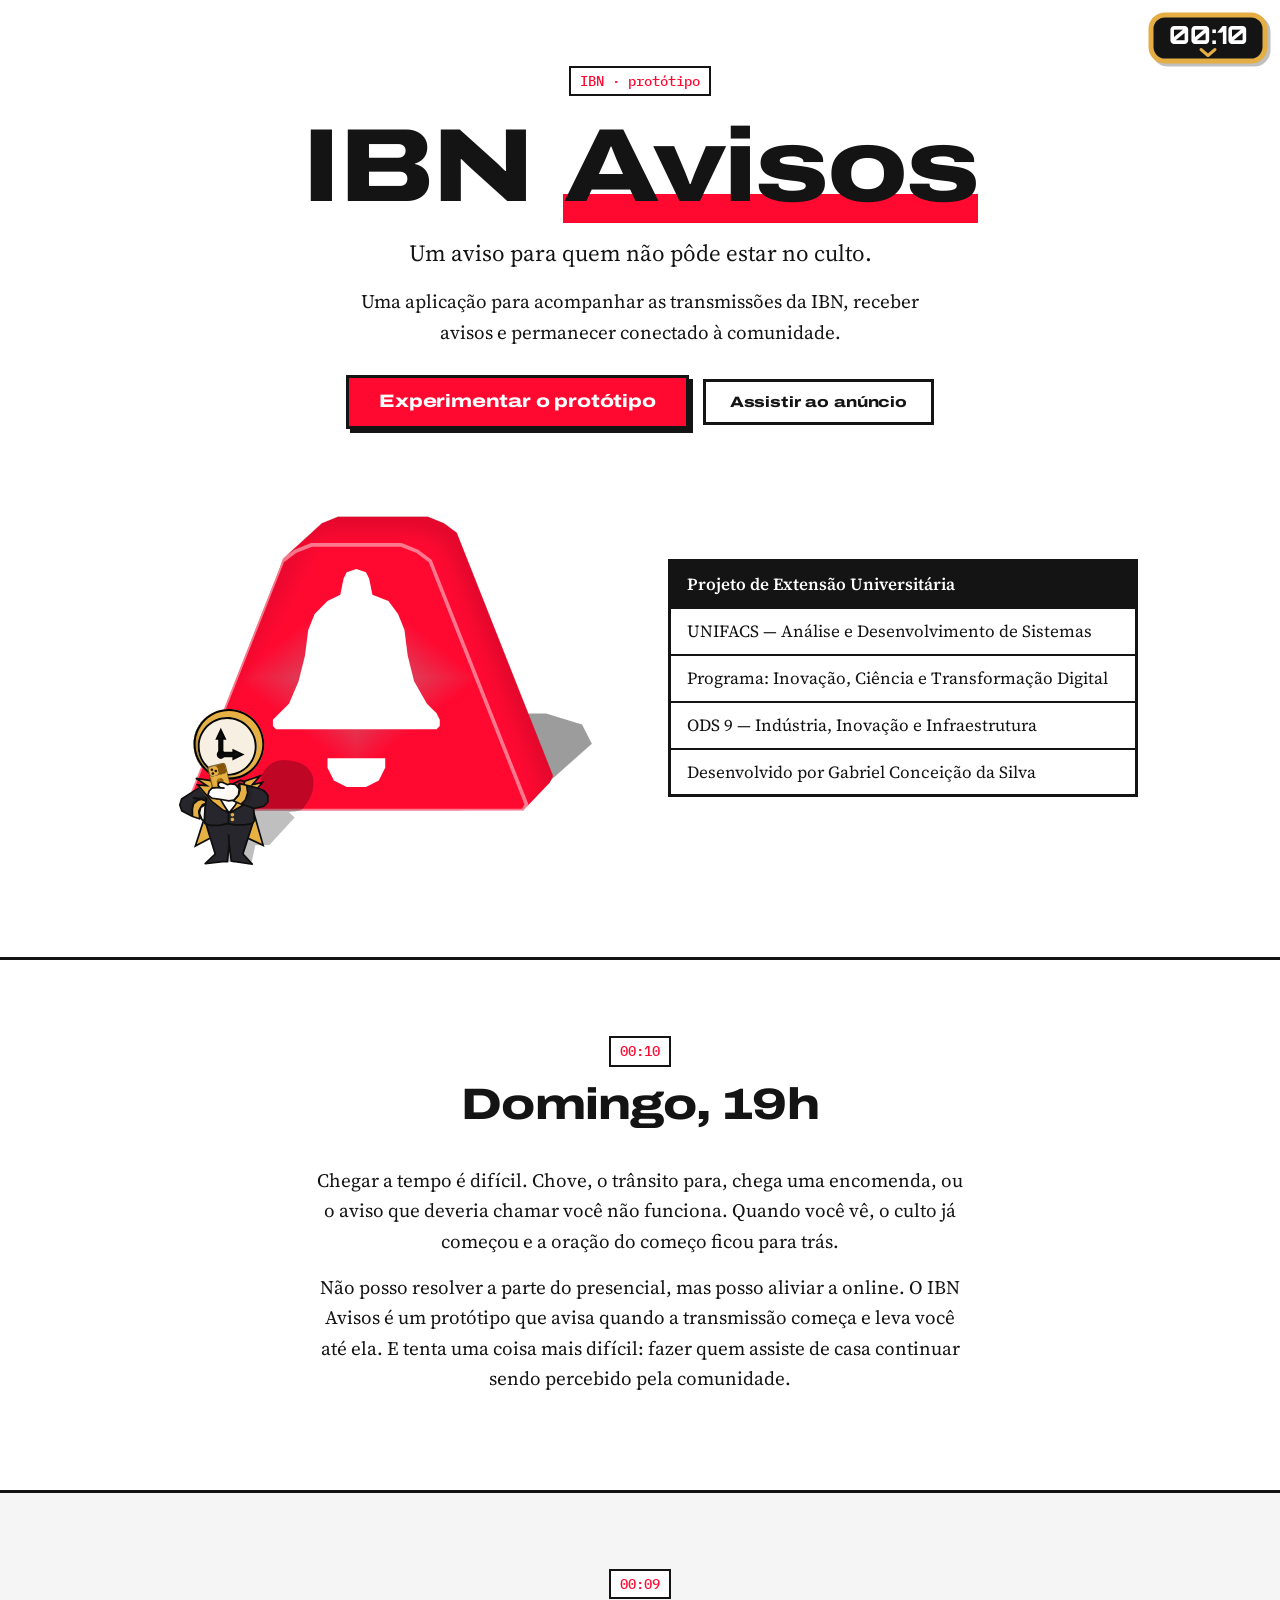
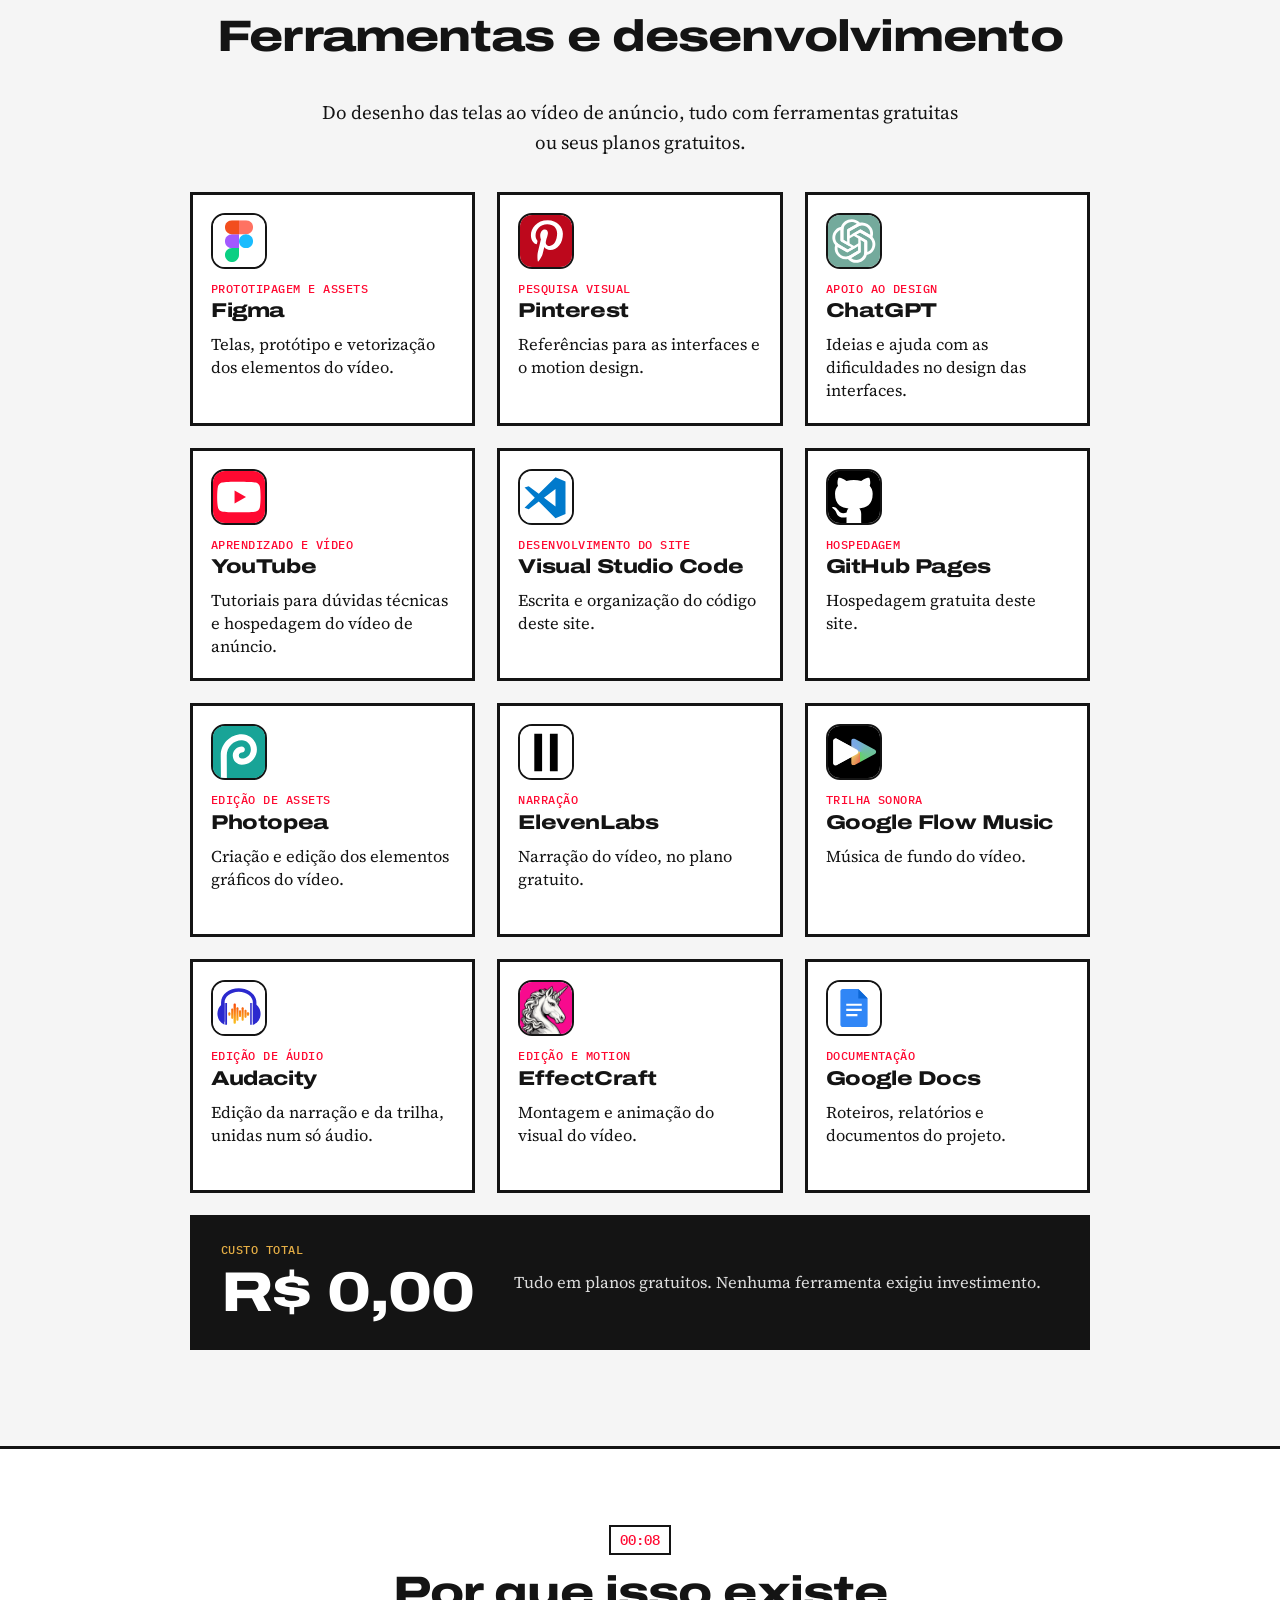
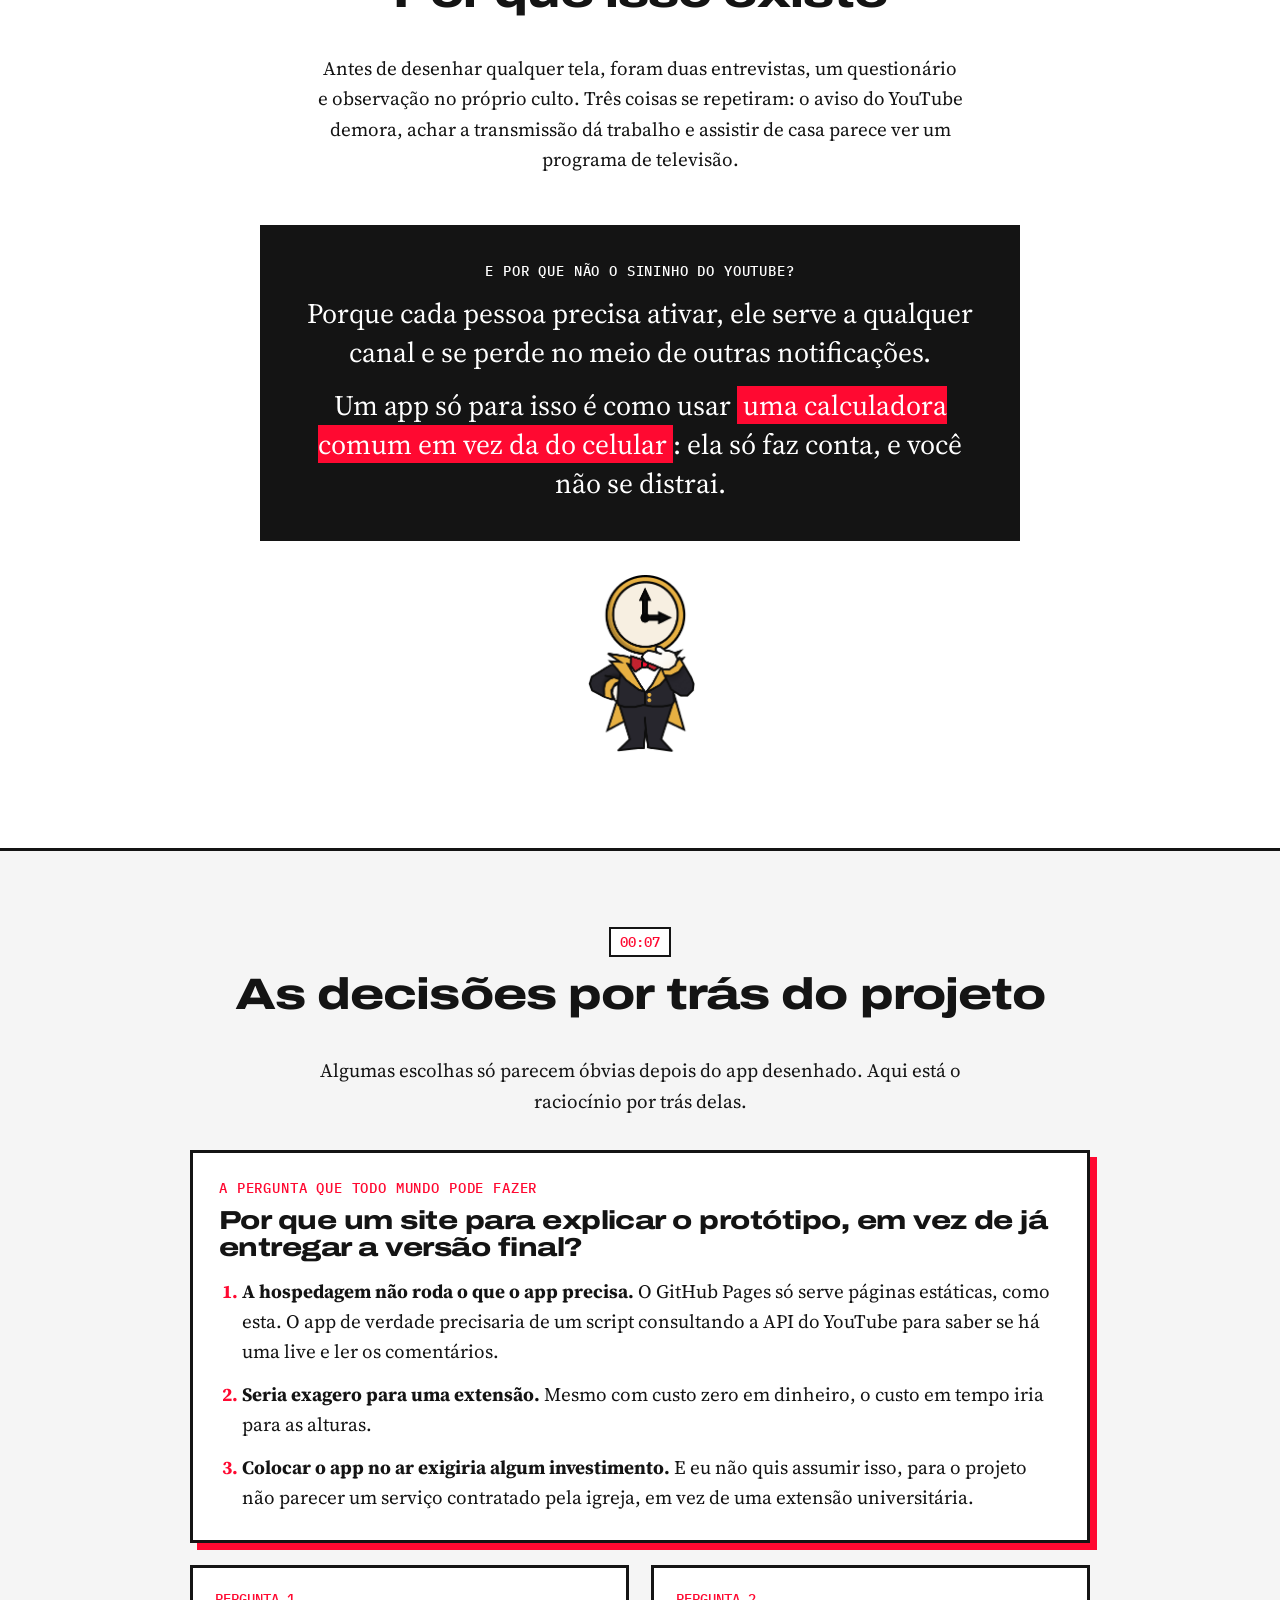
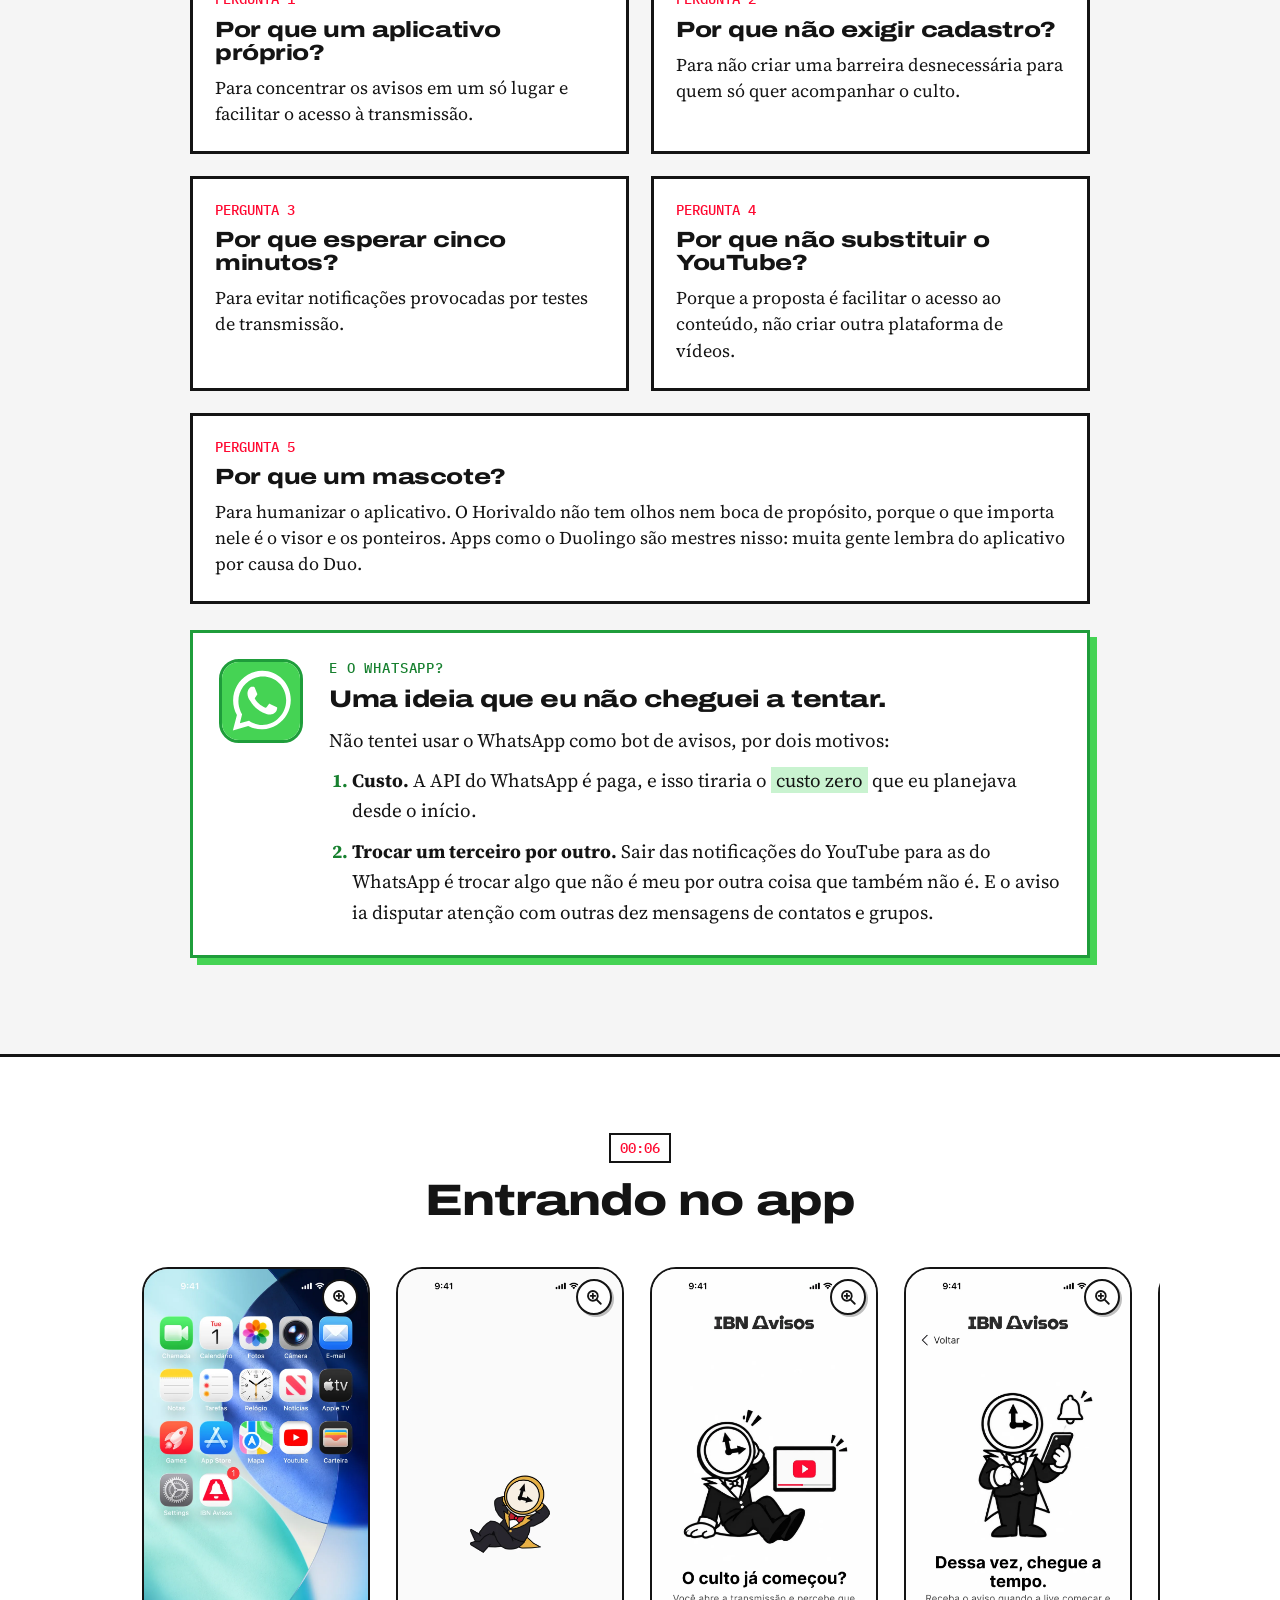
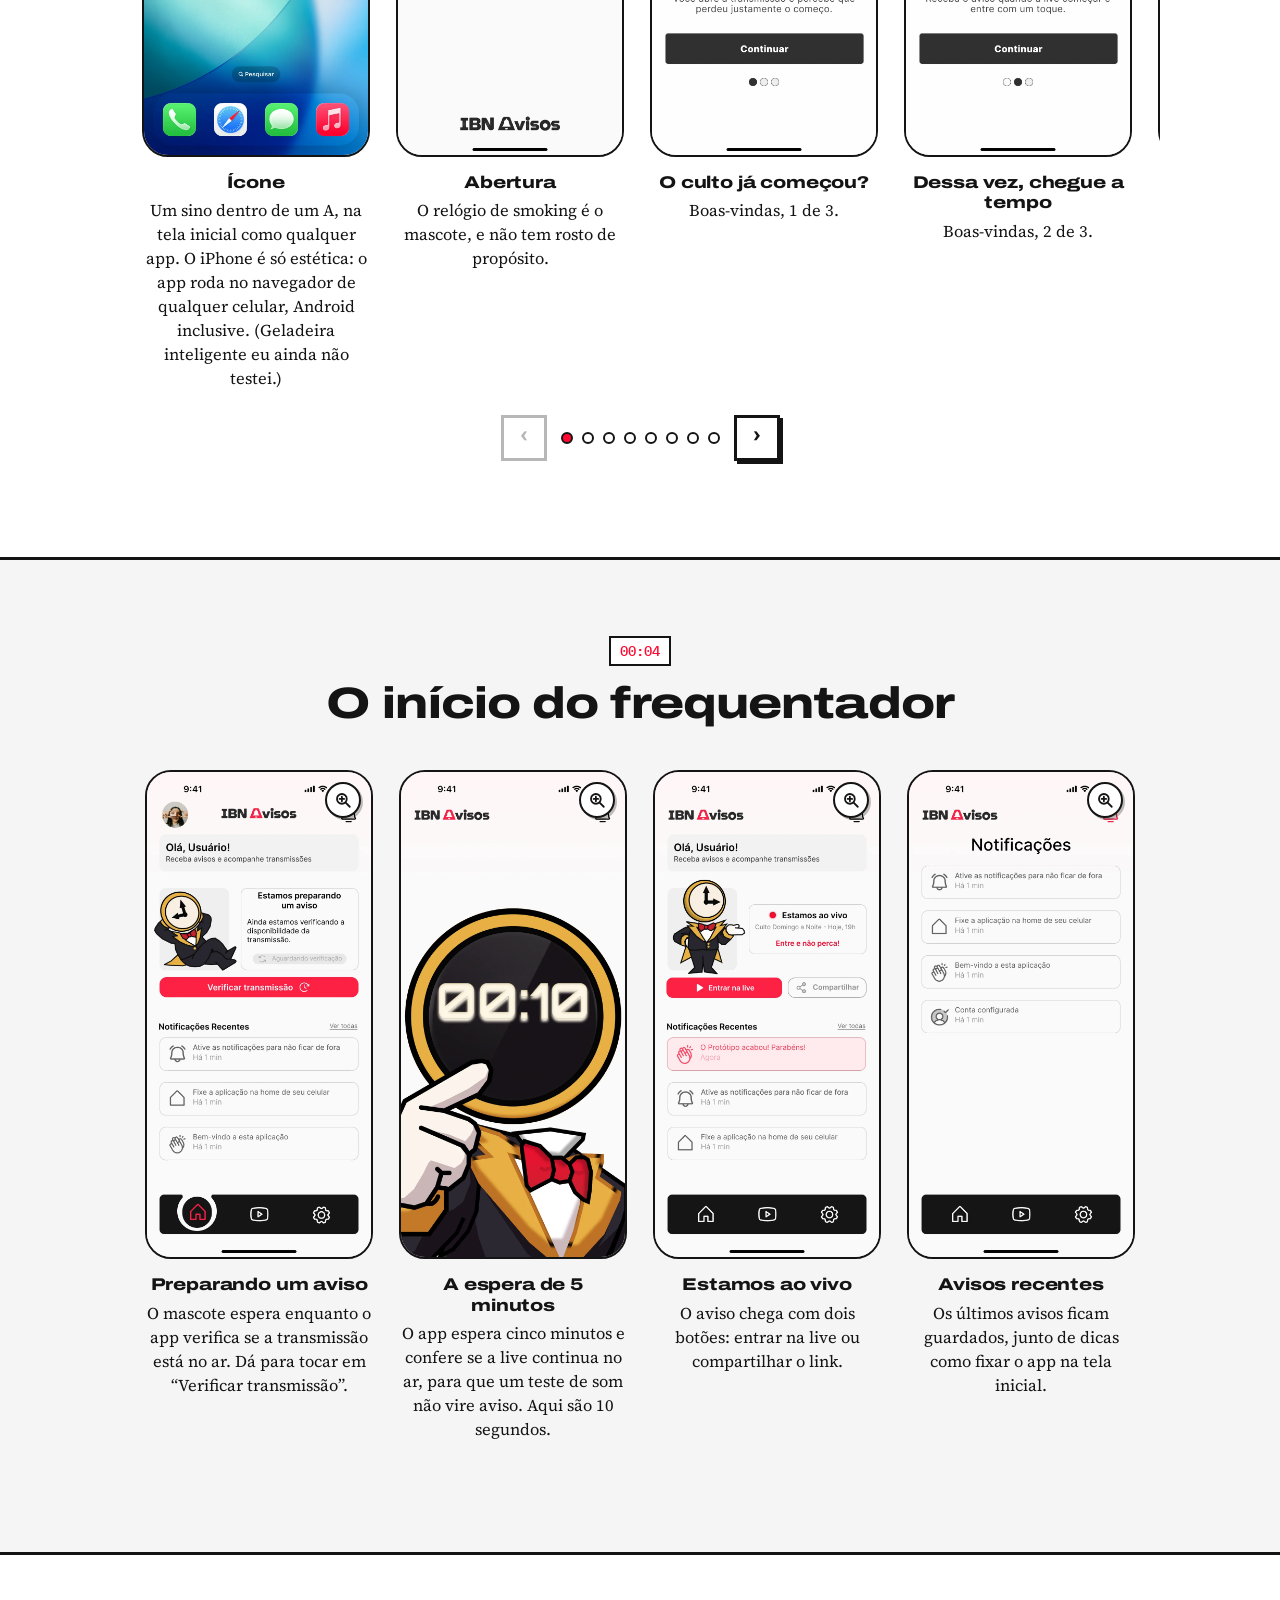
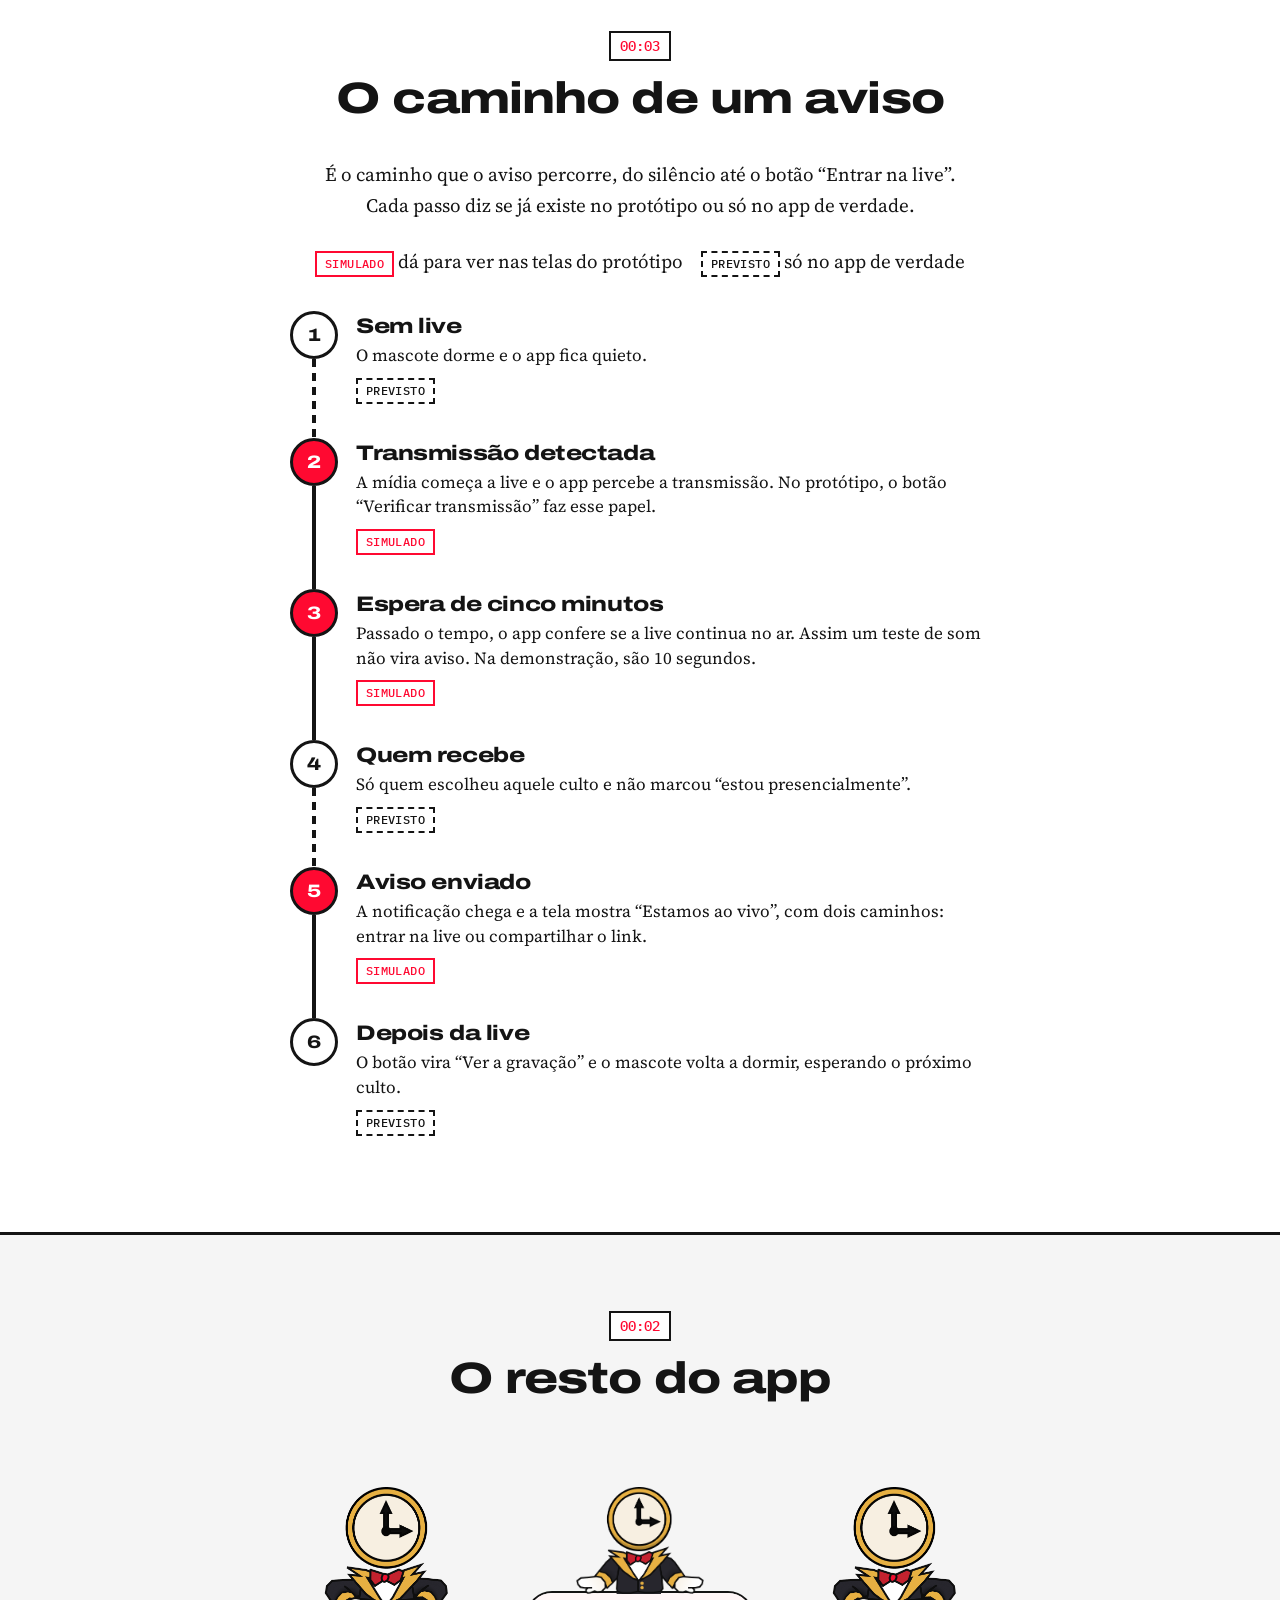
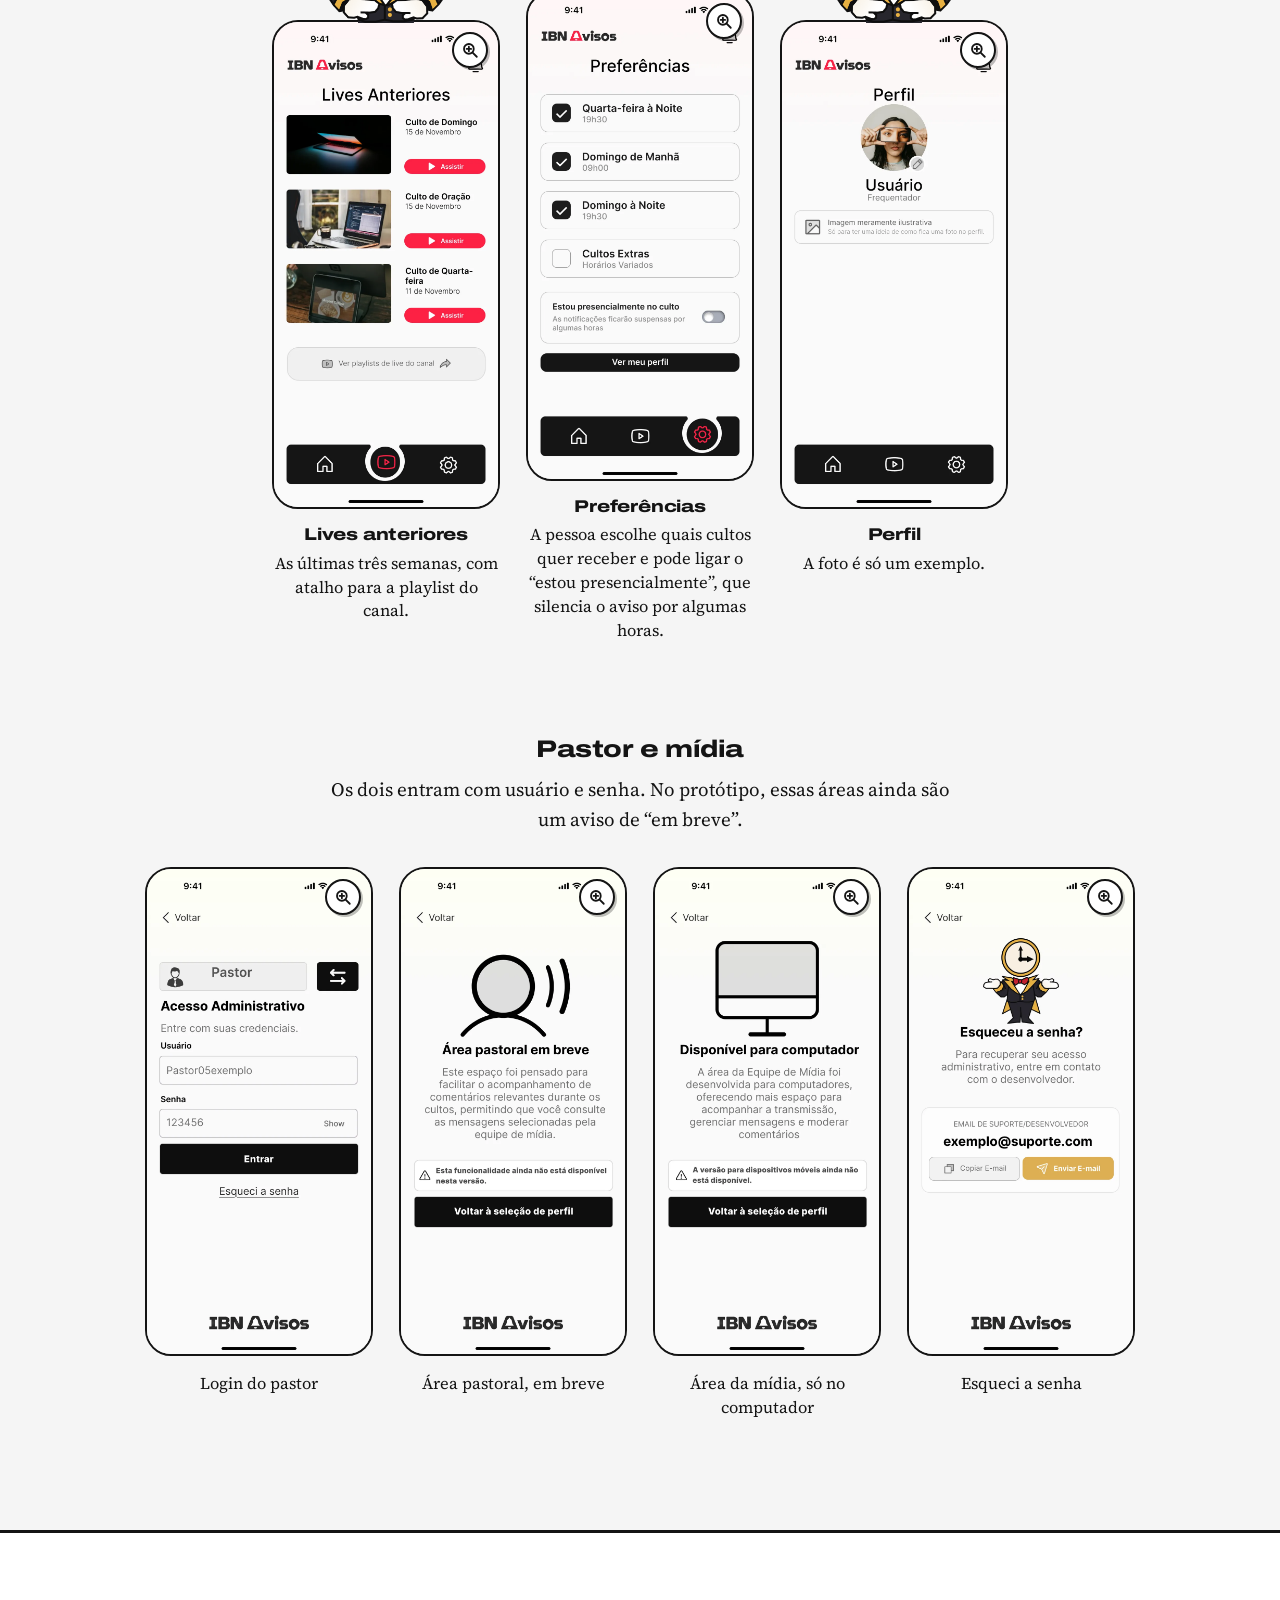
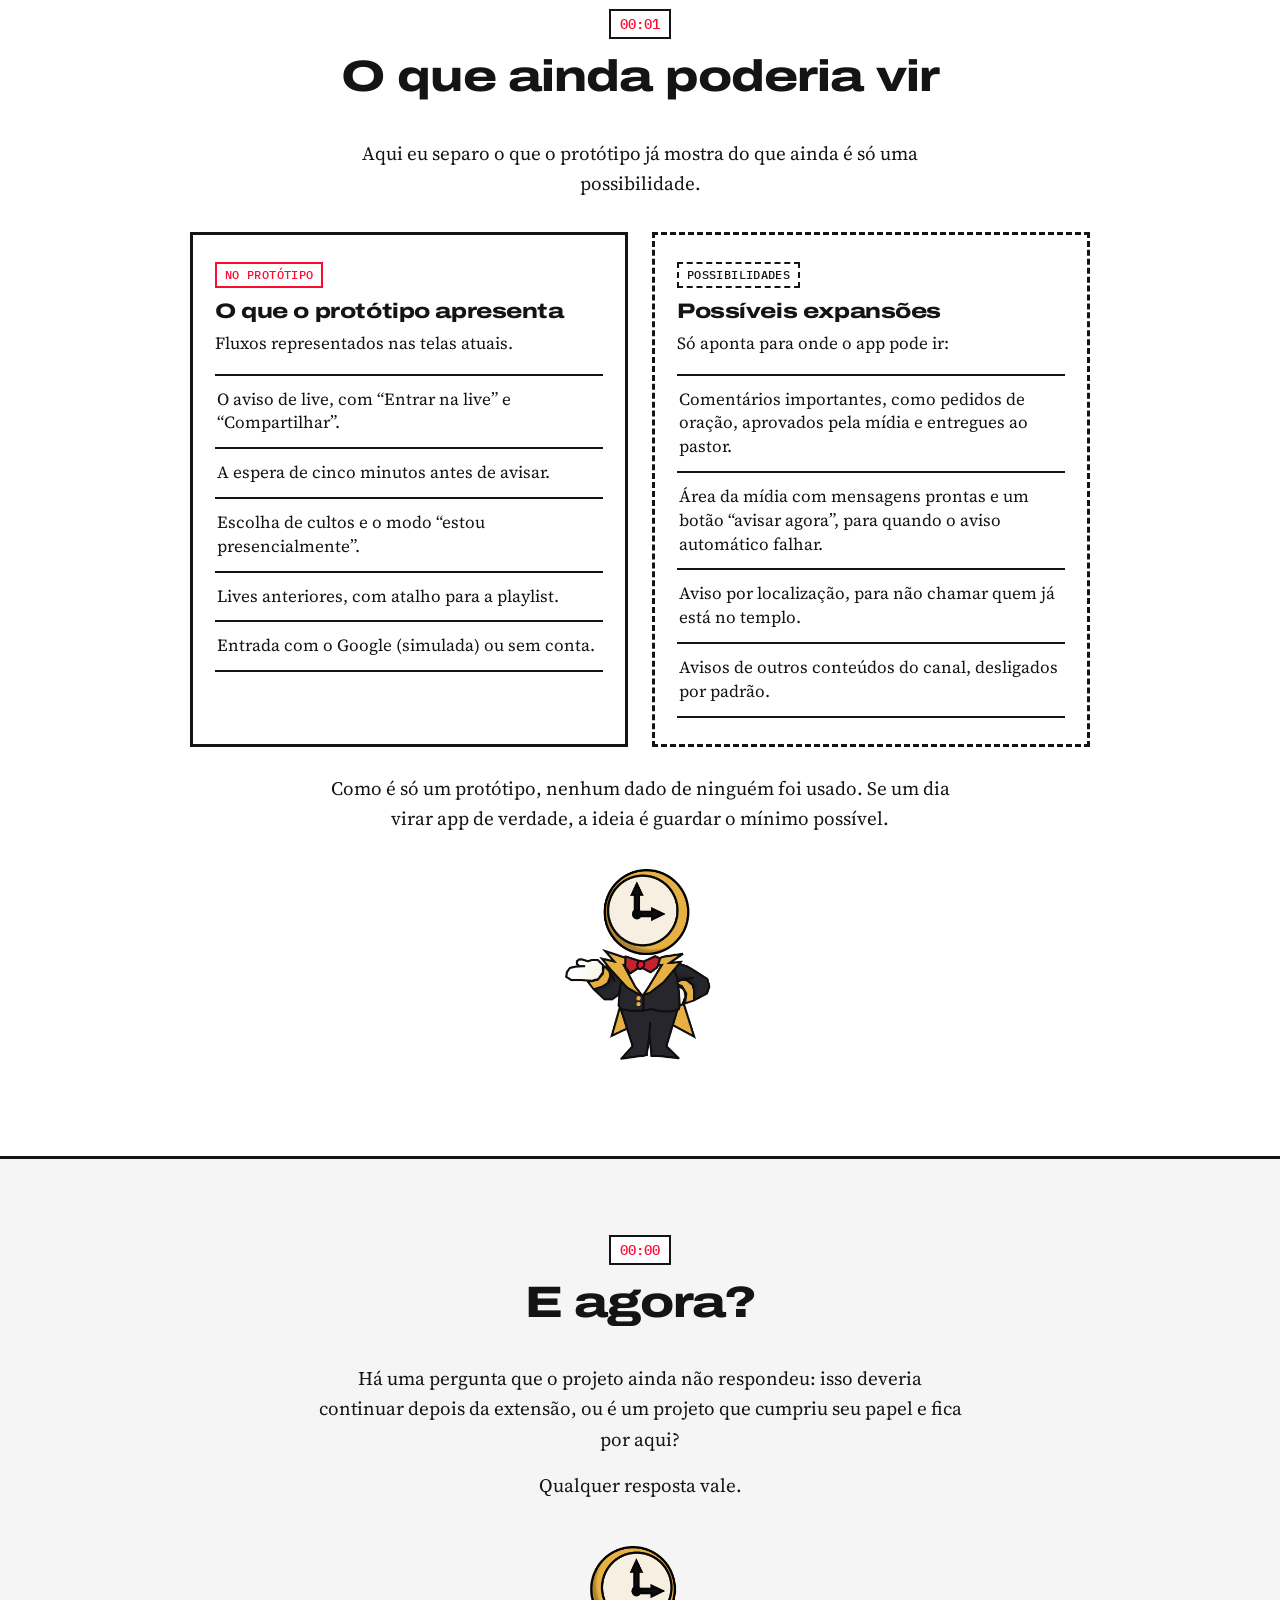
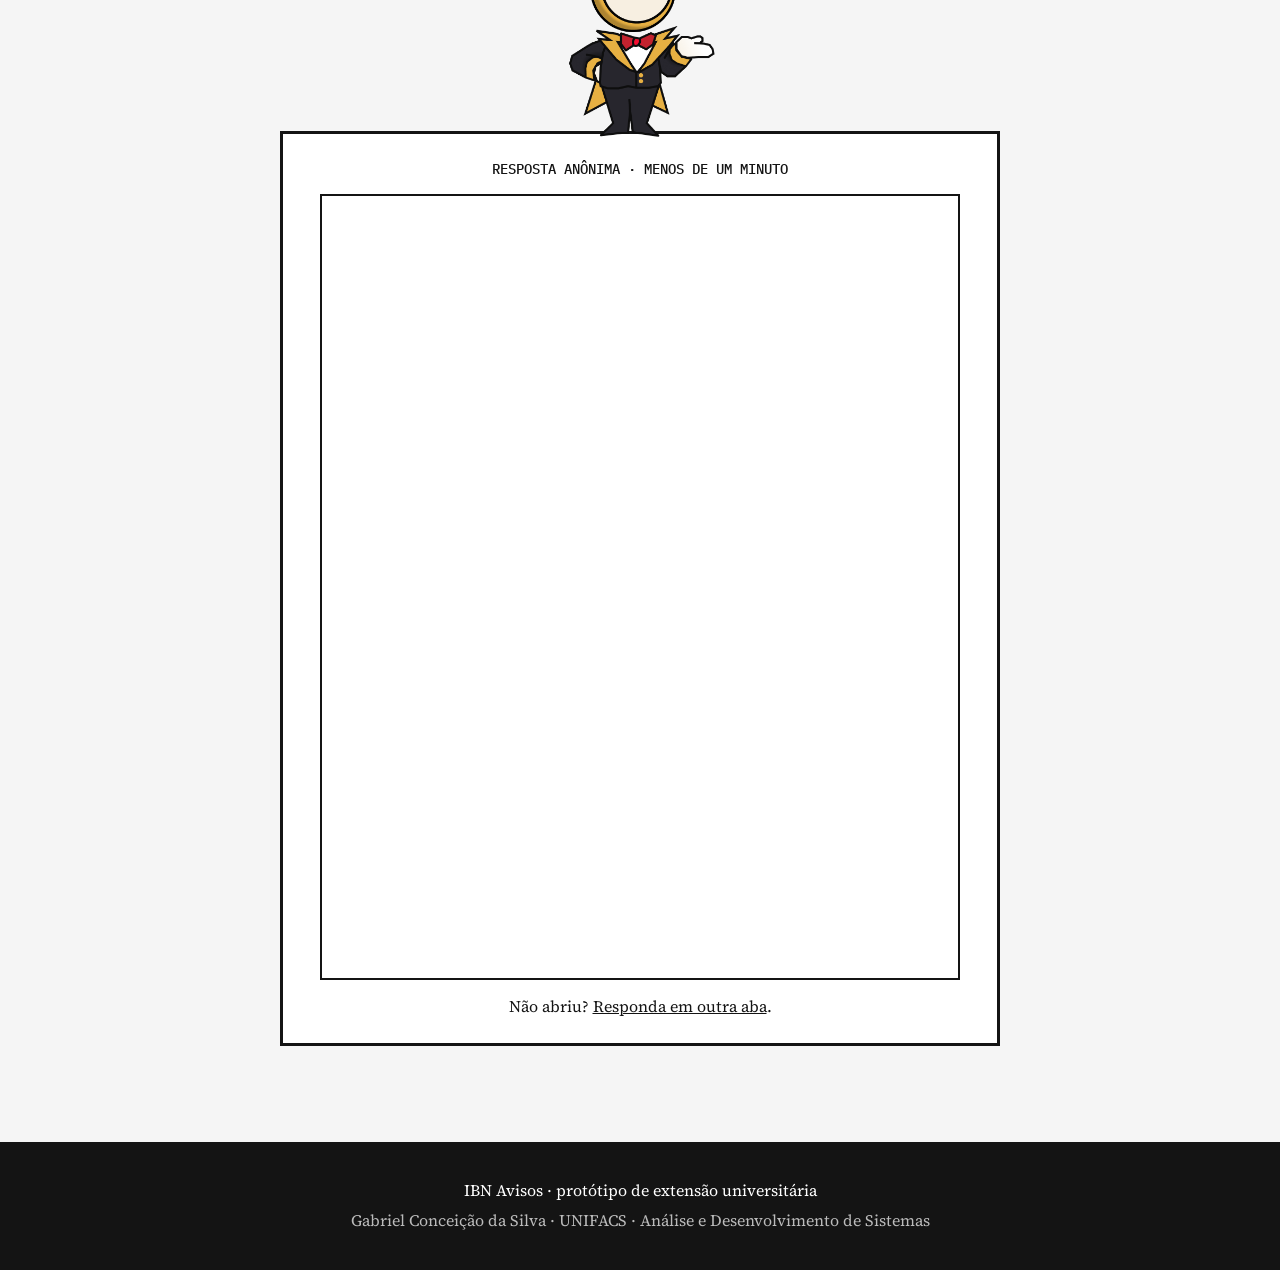
==== commit 3801997e: "Refine text in index.html for better understanding Updated text for clarity and improved readability" ====
--- a/index.html
+++ b/index.html
@@ -310,7 +310,7 @@
 <!-- 00:08 -->
 <section data-t="00:08" data-n="Por que isso existe" id="s8"><div class="w">
 <div class="hd"><span class="mono st">00:08</span><h2>Por que isso existe</h2></div>
-<div class="tx"><p>Antes de desenhar qualquer tela, foram duas entrevistas, um questionário e observação no próprio culto. Três coisas se repetiram: o aviso do YouTube demora, achar a transmissão dá trabalho e assistir de casa parece ver televisão.</p></div>
+<div class="tx"><p>Antes de desenhar qualquer tela, foram duas entrevistas, um questionário e observação no próprio culto. Três coisas se repetiram: o aviso do YouTube demora, achar a transmissão dá trabalho e assistir de casa parece ver um programa de televisão.</p></div>
 <div class="callout">
 <p class="mono">E POR QUE NÃO O SININHO DO YOUTUBE?</p>
 <p class="big">Porque cada pessoa precisa ativar, ele serve a qualquer canal e se perde no meio de outras notificações.</p>
@@ -324,7 +324,7 @@
 <div class="hd"><span class="mono st">00:07</span><h2>As decisões por trás do projeto</h2></div>
 <div class="tx"><p>Algumas escolhas só parecem óbvias depois do app desenhado. Aqui está o raciocínio por trás delas.</p></div>
 <div class="why">
-<span class="mono">A PERGUNTA QUE TODO MUNDO FAZ</span>
+<span class="mono">A PERGUNTA QUE TODO MUNDO PODE FAZER</span>
 <h3>Por que um site para explicar o protótipo, em vez de já entregar a versão final?</h3>
 <ol>
 <li><b>A hospedagem não roda o que o app precisa.</b> O GitHub Pages só serve páginas estáticas, como esta. O app de verdade precisaria de um script consultando a API do YouTube para saber se há uma live e ler os comentários.</li>
